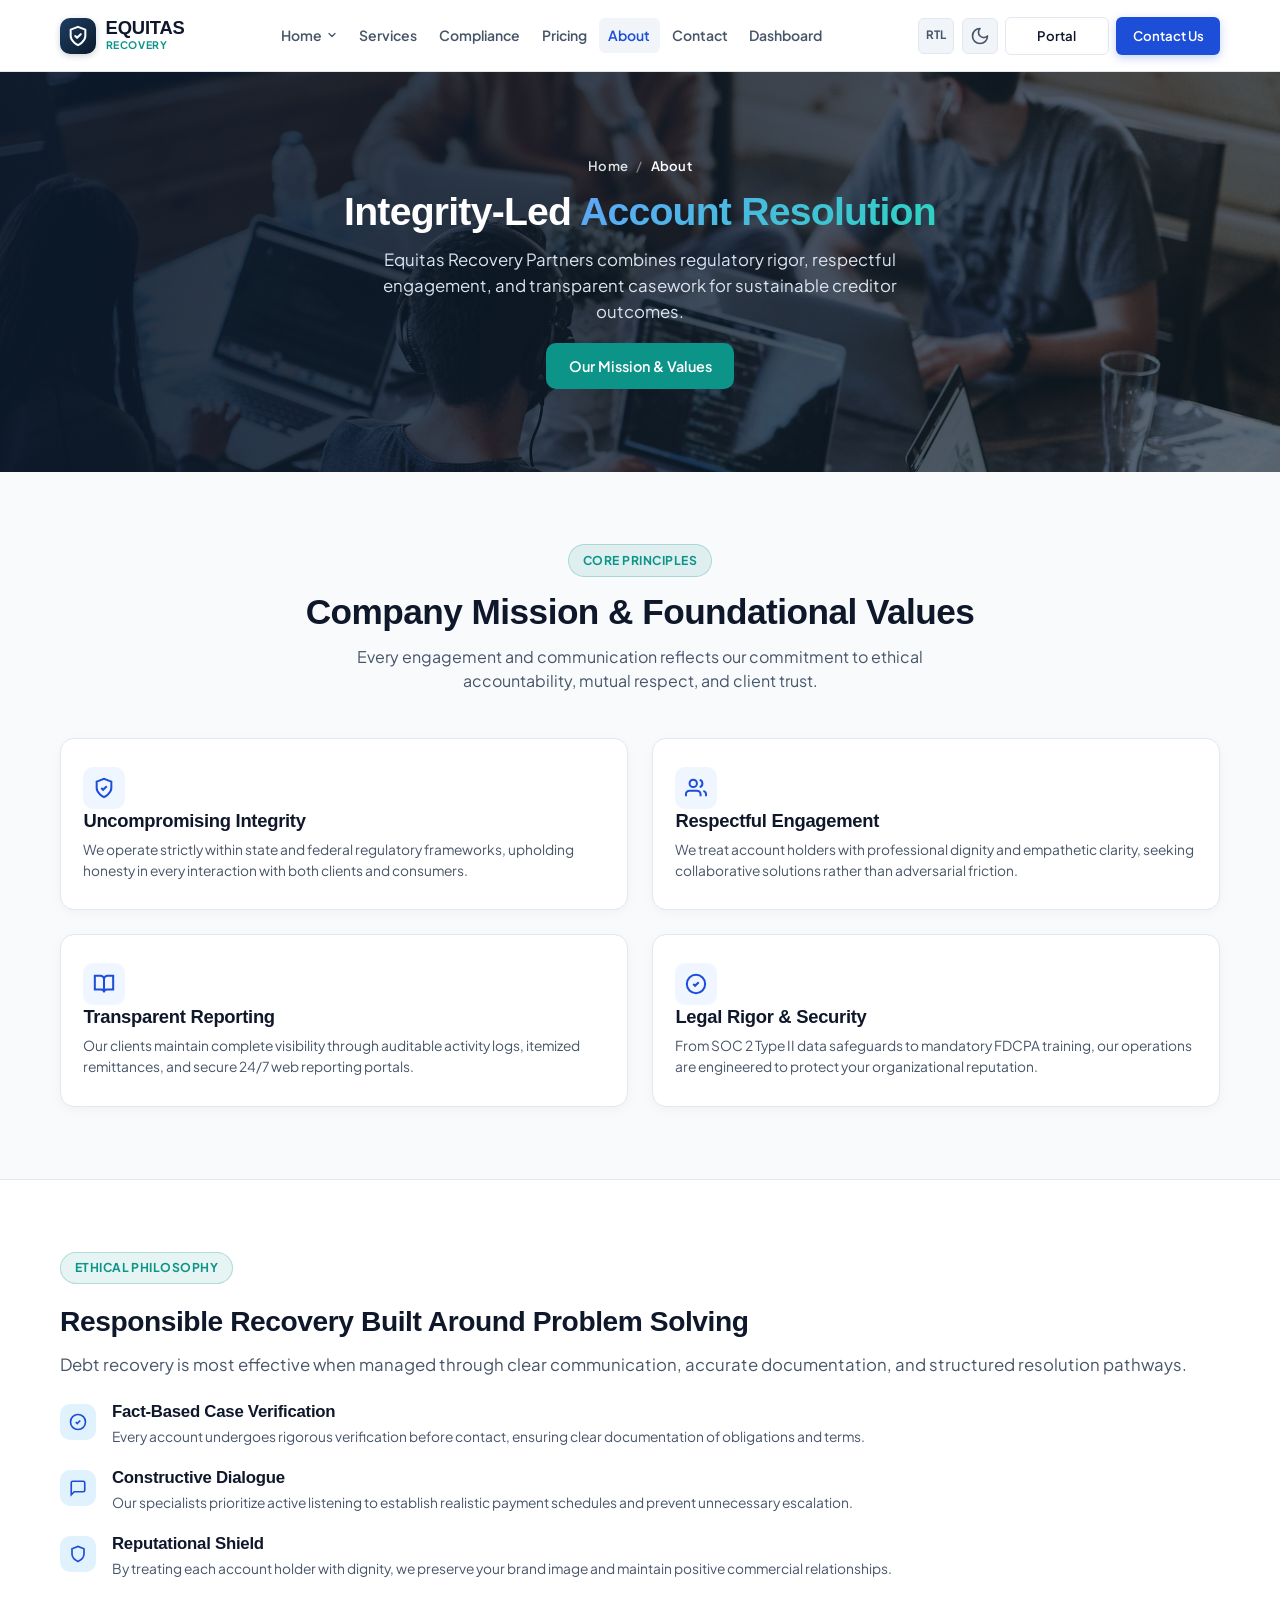
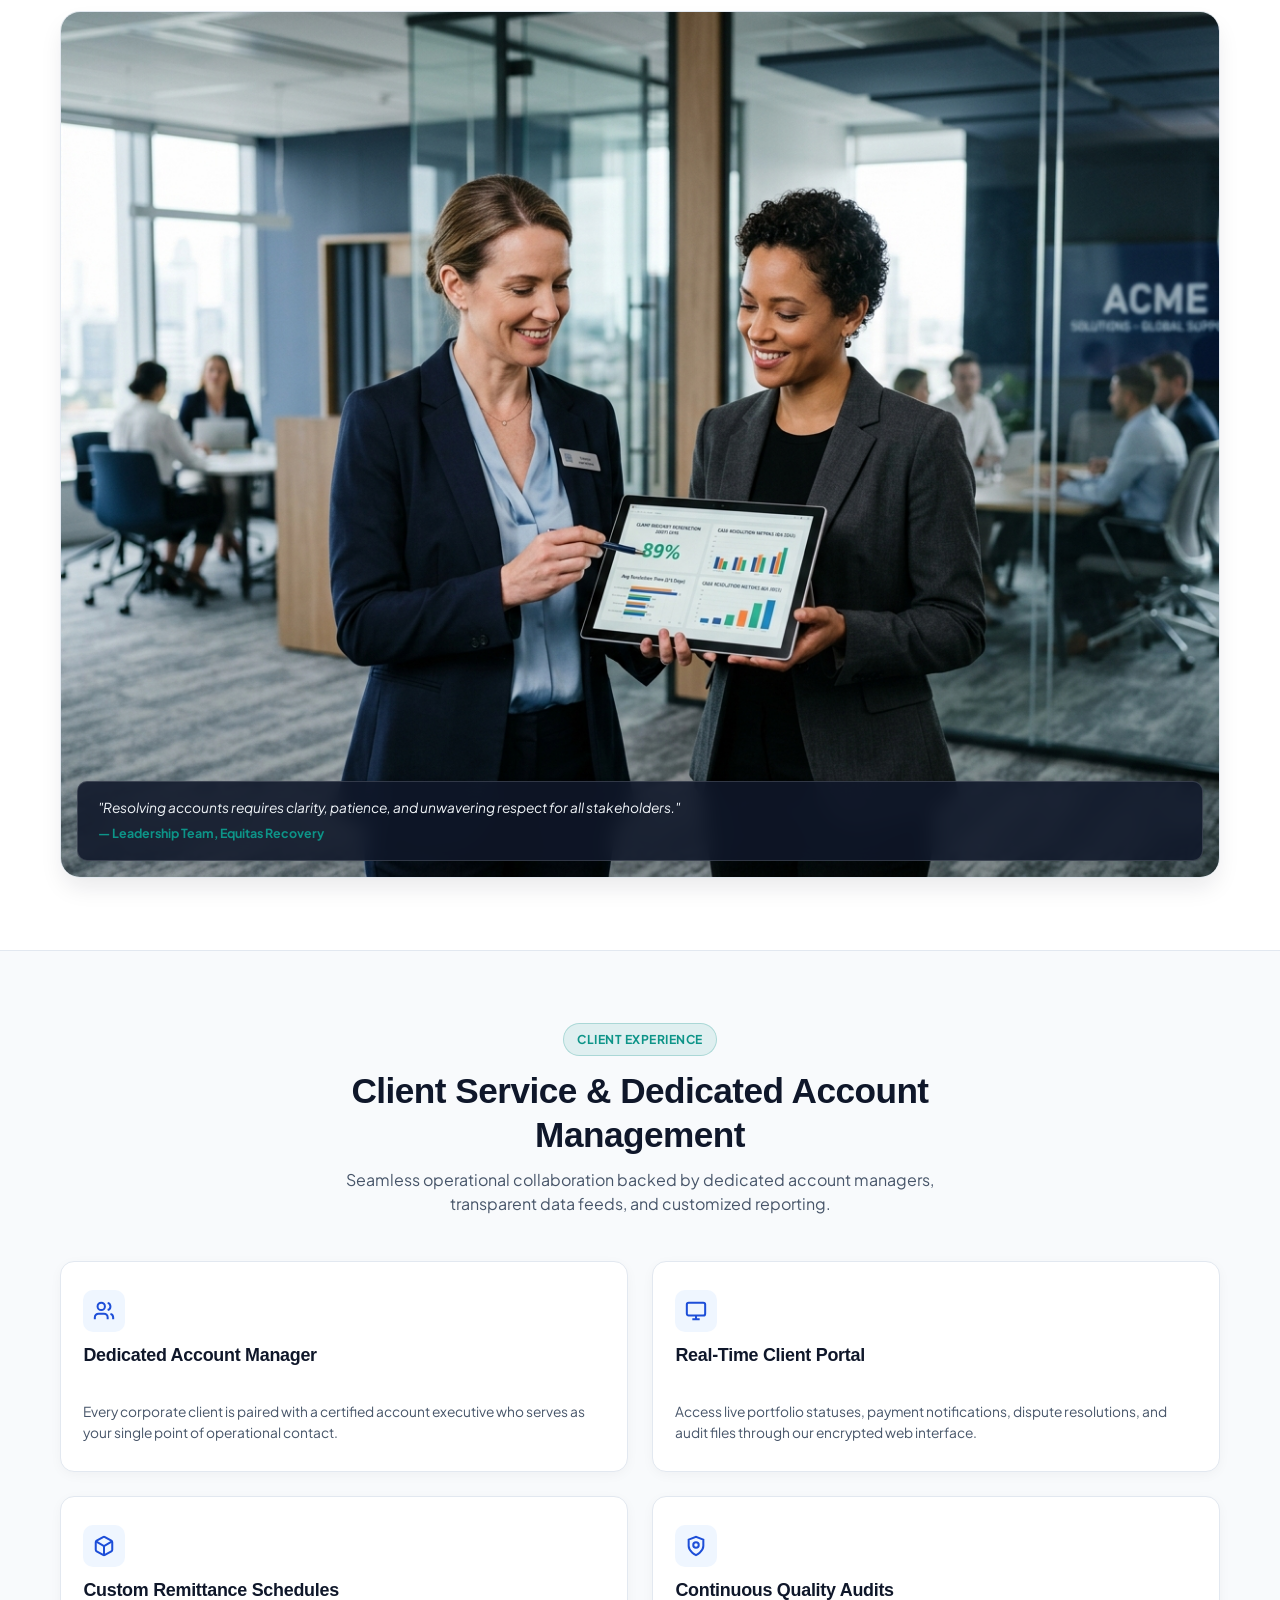
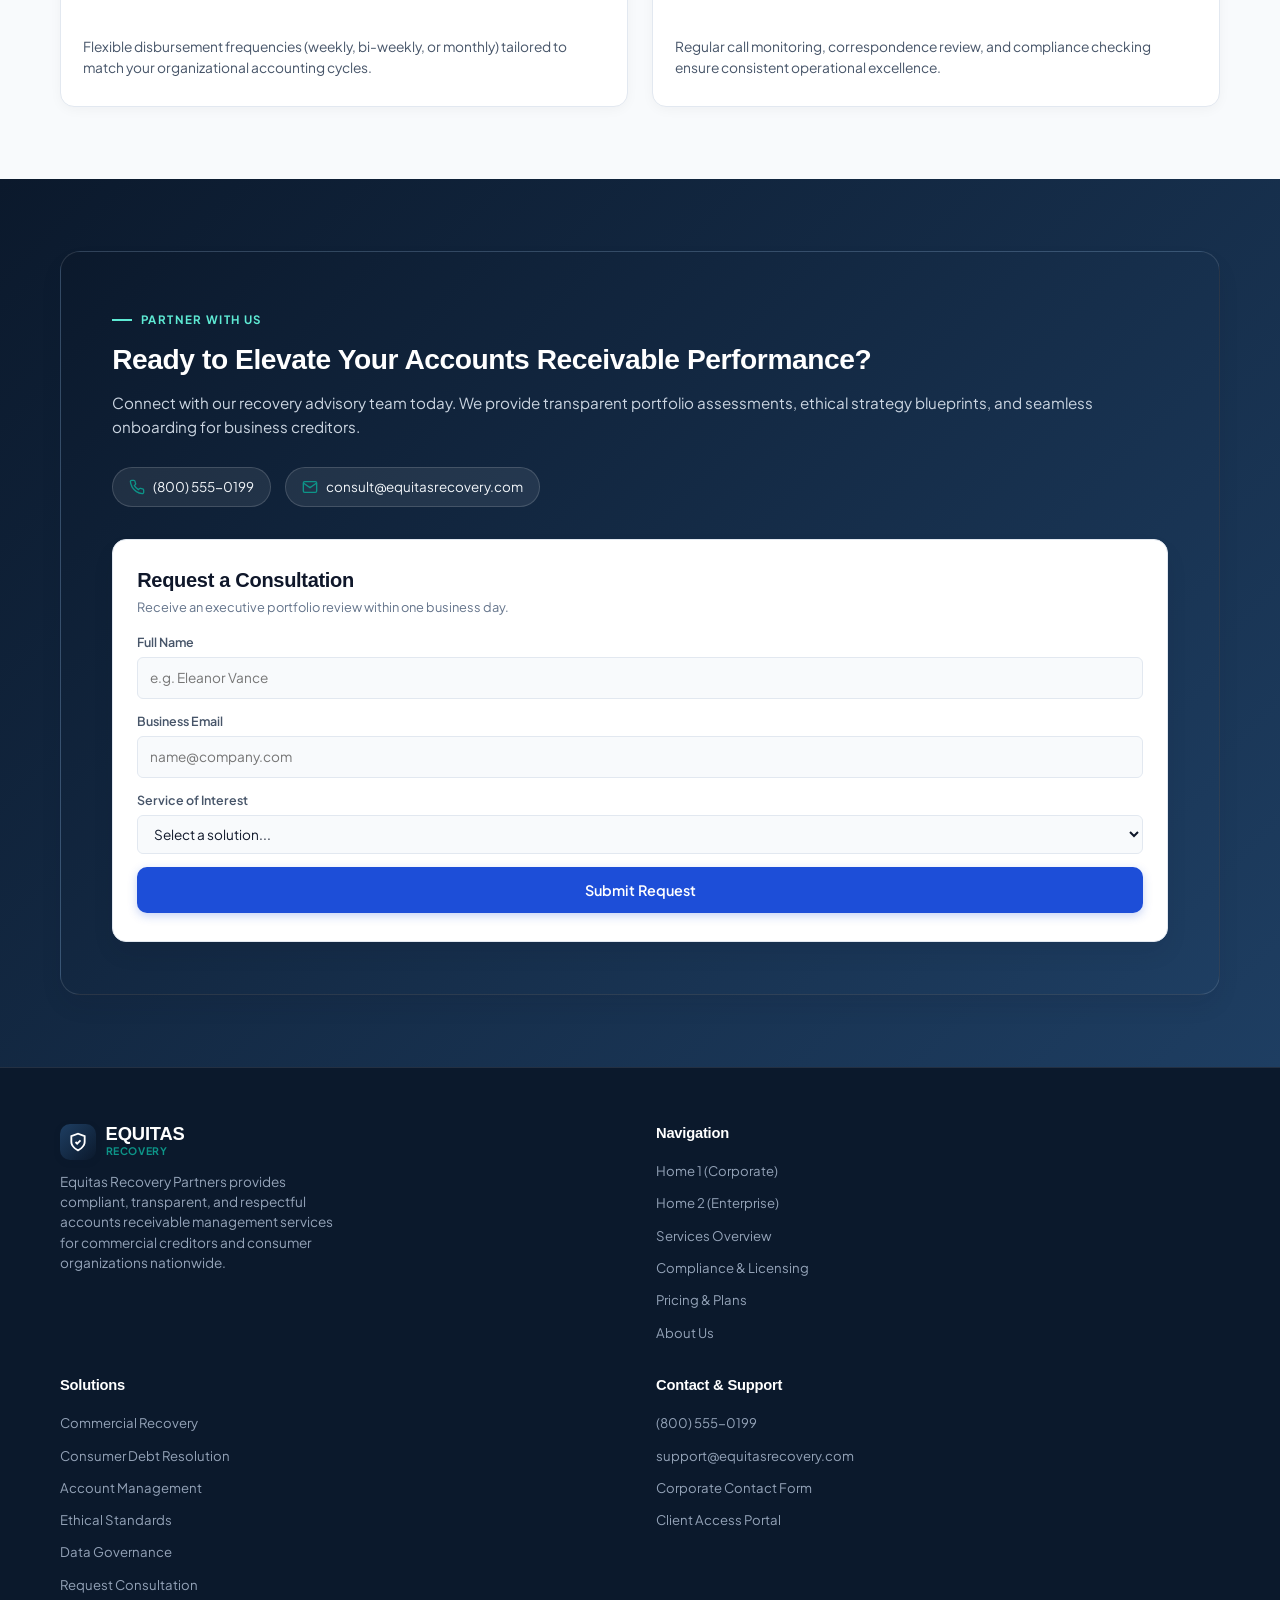
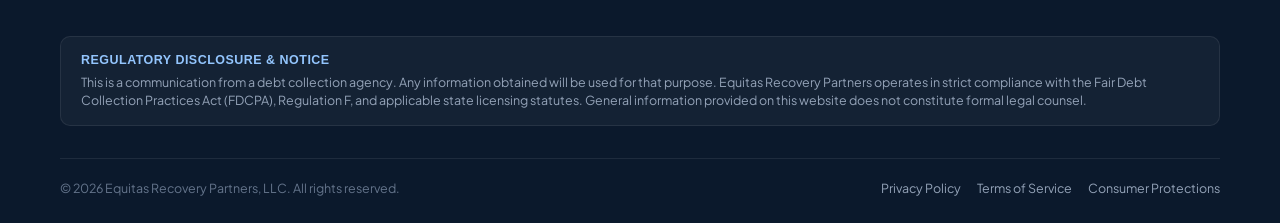
==== about.html @ 30697835 "first commit" ====
<!DOCTYPE html>
<html lang="en" dir="ltr" data-theme="light">
<head>
  <meta charset="UTF-8">
  <meta name="viewport" content="width=device-width, initial-scale=1.0">
  <title>About Us | Equitas Recovery Partners</title>
  <link rel="icon" type="image/svg+xml" href="assets/images/equitas-mark.svg">
  <link rel="apple-touch-icon" href="assets/images/equitas-mark.svg">
  <meta name="description" content="Learn about Equitas Recovery Partners' mission, ethical recovery philosophy, client-first account management, and dedication to transparent financial resolutions.">
  <link rel="preconnect" href="https://fonts.googleapis.com">
  <link rel="preconnect" href="https://fonts.gstatic.com" crossorigin>
  <link href="https://fonts.googleapis.com/css2?family=Plus+Jakarta+Sans:wght@400;500;600;700;800&display=swap" rel="stylesheet">
  <link rel="stylesheet" href="assets/css/style.css">
</head>
<body>

  <!-- Main Navigation Header -->
  <header class="site-header" id="mainHeader">
    <div class="container header-container">
      
      <!-- Brand Logo -->
      <a href="index.html" class="brand-logo" aria-label="Equitas Recovery Partners Homepage">
        <div class="logo-symbol" aria-hidden="true">
          <svg width="22" height="22" viewBox="0 0 24 24" fill="none" stroke="currentColor" stroke-width="2.2" stroke-linecap="round" stroke-linejoin="round">
            <path d="M12 22s8-4 8-10V5l-8-3-8 3v7c0 6 8 10 8 10z"/>
            <path d="m9 12 2 2 4-4"/>
          </svg>
        </div>
        <div class="logo-text">
          <span class="logo-title">EQUITAS</span>
          <span class="logo-subtitle">Recovery</span>
        </div>
      </a>

      <!-- Desktop Nav -->
      <nav class="nav-desktop" aria-label="Main Navigation">
        <ul class="nav-links">
          <li class="nav-item">
            <a href="index.html" class="nav-link" id="homeDropdownBtn" aria-haspopup="true" aria-expanded="false">
              <span>Home</span>
              <svg width="12" height="12" viewBox="0 0 24 24" fill="none" stroke="currentColor" stroke-width="2.5" stroke-linecap="round" stroke-linejoin="round">
                <path d="m6 9 6 6 6-6"/>
              </svg>
            </a>
            <div class="nav-dropdown-menu">
              <a href="index.html" class="dropdown-item">
                <span>Home 1 (Corporate)</span>
              </a>
              <a href="home-2.html" class="dropdown-item">
                <span>Home 2 (Enterprise)</span>
              </a>
            </div>
          </li>
          <li class="nav-item"><a href="services.html" class="nav-link">Services</a></li>
          <li class="nav-item"><a href="compliance.html" class="nav-link">Compliance</a></li>
          <li class="nav-item"><a href="pricing.html" class="nav-link">Pricing</a></li>
          <li class="nav-item"><a href="about.html" class="nav-link active">About</a></li>
          <li class="nav-item"><a href="contact.html" class="nav-link">Contact</a></li>
          <li class="nav-item"><a href="dashboard.html" class="nav-link">Dashboard</a></li>
        </ul>
      </nav>

      <!-- Header Utilities -->
      <div class="header-actions">
        <button type="button" class="control-btn rtl-toggle-btn" aria-label="Toggle RTL/LTR" title="Toggle RTL/LTR">
          <span class="rtl-badge">RTL</span>
        </button>

        <button type="button" class="control-btn theme-toggle-btn" aria-label="Toggle theme" title="Toggle Theme">
          <svg width="18" height="18" viewBox="0 0 24 24" fill="none" stroke="currentColor" stroke-width="2" stroke-linecap="round" stroke-linejoin="round">
            <path d="M12 3a6 6 0 0 0 9 9 9 9 0 1 1-9-9Z"/>
          </svg>
        </button>

        <a href="login.html" class="btn btn-secondary btn-sm" id="clientPortalBtn">
          <span>Portal</span>
        </a>

        <a href="contact.html" class="btn btn-primary btn-sm" id="headerInquiryBtn">
          <span>Contact Us</span>
        </a>

        <button type="button" class="hamburger-btn" aria-label="Open menu" aria-expanded="false" aria-controls="mobileNavDrawer">
          <span></span>
          <span></span>
          <span></span>
        </button>
      </div>

    </div>
  </header>

  <!-- Mobile Drawer -->
  <div class="mobile-nav-overlay" id="mobileNavOverlay" aria-hidden="true"></div>
  <div class="mobile-nav-drawer" id="mobileNavDrawer" role="dialog" aria-modal="true" aria-label="Mobile Menu">
    <div class="drawer-header">
      <div class="brand-logo">
        <div class="logo-symbol" aria-hidden="true">
          <svg width="18" height="18" viewBox="0 0 24 24" fill="none" stroke="currentColor" stroke-width="2.2">
            <path d="M12 22s8-4 8-10V5l-8-3-8 3v7c0 6 8 10 8 10z"/>
            <path d="m9 12 2 2 4-4"/>
          </svg>
        </div>
        <div class="logo-text">
          <span class="logo-title">EQUITAS</span>
        </div>
      </div>
      <button type="button" class="drawer-close-btn" aria-label="Close menu">
        <svg width="18" height="18" viewBox="0 0 24 24" fill="none" stroke="currentColor" stroke-width="2.5" stroke-linecap="round" stroke-linejoin="round">
          <line x1="18" y1="6" x2="6" y2="18"/>
          <line x1="6" y1="6" x2="18" y2="18"/>
        </svg>
      </button>
    </div>

    <div class="drawer-links">
      <div class="drawer-home-group">
        <button type="button" class="drawer-link drawer-home-toggle" aria-controls="drawerHomeMenu" aria-expanded="false">
          <span>Home</span>
          <svg viewBox="0 0 24 24" fill="none" stroke="currentColor" stroke-width="2" aria-hidden="true"><path d="m7 10 5 5 5-5"/></svg>
        </button>
        <div class="drawer-home-menu" id="drawerHomeMenu" hidden>
          <a href="index.html" class="drawer-link" data-home-page="index.html">Home 1 (Corporate)</a>
          <a href="home-2.html" class="drawer-link" data-home-page="home-2.html">Home 2 (Enterprise)</a>
        </div>
      </div>
      <a href="services.html" class="drawer-link">Services</a>
      <a href="compliance.html" class="drawer-link">Compliance &amp; Licensing</a>
      <a href="pricing.html" class="drawer-link">Pricing &amp; Plans</a>
      <a href="about.html" class="drawer-link active">About Us</a>
      <a href="contact.html" class="drawer-link">Contact</a>
      <a href="dashboard.html" class="drawer-link">Dashboard</a>
    </div>

    <div class="drawer-actions">
      <div class="drawer-controls-row">
        <button type="button" class="control-btn theme-toggle-btn" aria-label="Toggle theme in drawer" style="width: 48%; height: 38px;">
          <span>Theme</span>
        </button>
        <button type="button" class="control-btn rtl-toggle-btn" aria-label="Toggle RTL in drawer" style="width: 48%; height: 38px;">
          <span>RTL</span>
        </button>
      </div>
      <a href="login.html" class="btn btn-secondary btn-block">Client Portal</a>
      <a href="contact.html" class="btn btn-primary btn-block">Contact Us</a>
    </div>
  </div>

  <main id="mainContent">

    <!-- SECTION 1: ABOUT HERO -->
    <section class="inner-hero about-hero" id="aboutHero" aria-labelledby="aboutHeroHeadline">
      <div class="container">
        <div class="inner-hero-content">
          <nav class="page-breadcrumb" aria-label="Breadcrumb">
            <a href="index.html">Home</a>
            <span class="breadcrumb-sep" aria-hidden="true">/</span>
            <span aria-current="page">About</span>
          </nav>

          <h1 class="hero-title" id="aboutHeroHeadline">
            Integrity-Led <span class="highlight-text">Account Resolution</span>
          </h1>

          <p class="hero-description">
            Equitas Recovery Partners combines regulatory rigor, respectful engagement, and transparent casework for sustainable creditor outcomes.
          </p>

          <div class="hero-cta-group">
            <a href="#mission" class="btn btn-teal">
              <span>Our Mission &amp; Values</span>
            </a>
          </div>
        </div>
      </div>
    </section>

    <!-- SECTION 2: COMPANY MISSION AND VALUES -->
    <section class="section" id="mission">
      <div class="container">
        <div class="section-header text-center">
          <div class="badge badge-accent">Core Principles</div>
          <h2>Company Mission &amp; Foundational Values</h2>
          <p class="section-subtitle">
            Every engagement and communication reflects our commitment to ethical accountability, mutual respect, and client trust.
          </p>
        </div>

        <div class="about-values-grid">
          <div class="about-value-card">
            <div class="icon-box" aria-hidden="true">
              <svg width="22" height="22" viewBox="0 0 24 24" fill="none" stroke="currentColor" stroke-width="2.2">
                <path d="M12 22s8-4 8-10V5l-8-3-8 3v7c0 6 8 10 8 10z"/>
                <path d="m9 12 2 2 4-4"/>
              </svg>
            </div>
            <h3>Uncompromising Integrity</h3>
            <p>
              We operate strictly within state and federal regulatory frameworks, upholding honesty in every interaction with both clients and consumers.
            </p>
          </div>

          <div class="about-value-card">
            <div class="icon-box" aria-hidden="true">
              <svg width="22" height="22" viewBox="0 0 24 24" fill="none" stroke="currentColor" stroke-width="2.2">
                <path d="M17 21v-2a4 4 0 0 0-4-4H5a4 4 0 0 0-4 4v2"/>
                <circle cx="9" cy="7" r="4"/>
                <path d="M23 21v-2a4 4 0 0 0-3-3.87"/>
                <path d="M16 3.13a4 4 0 0 1 0 7.75"/>
              </svg>
            </div>
            <h3>Respectful Engagement</h3>
            <p>
              We treat account holders with professional dignity and empathetic clarity, seeking collaborative solutions rather than adversarial friction.
            </p>
          </div>

          <div class="about-value-card">
            <div class="icon-box" aria-hidden="true">
              <svg width="22" height="22" viewBox="0 0 24 24" fill="none" stroke="currentColor" stroke-width="2.2">
                <path d="M2 3h6a4 4 0 0 1 4 4v14a3 3 0 0 0-3-3H2z"/>
                <path d="M22 3h-6a4 4 0 0 0-4 4v14a3 3 0 0 1 3-3h7z"/>
              </svg>
            </div>
            <h3>Transparent Reporting</h3>
            <p>
              Our clients maintain complete visibility through auditable activity logs, itemized remittances, and secure 24/7 web reporting portals.
            </p>
          </div>

          <div class="about-value-card">
            <div class="icon-box" aria-hidden="true">
              <svg width="22" height="22" viewBox="0 0 24 24" fill="none" stroke="currentColor" stroke-width="2.2">
                <circle cx="12" cy="12" r="10"/>
                <path d="m9 12 2 2 4-4"/>
              </svg>
            </div>
            <h3>Legal Rigor &amp; Security</h3>
            <p>
              From SOC 2 Type II data safeguards to mandatory FDCPA training, our operations are engineered to protect your organizational reputation.
            </p>
          </div>
        </div>
      </div>
    </section>

    <!-- SECTION 3: ETHICAL RECOVERY APPROACH -->
    <section class="section" id="approach" style="background-color: var(--bg-surface); border-top: 1px solid var(--border-color); border-bottom: 1px solid var(--border-color);">
      <div class="container">
        <div class="approach-grid">
          <div class="approach-content">
            <div class="badge badge-accent">Ethical Philosophy</div>
            <h2>Responsible Recovery Built Around Problem Solving</h2>
            <p class="approach-lead">
              Debt recovery is most effective when managed through clear communication, accurate documentation, and structured resolution pathways.
            </p>

            <div class="approach-points">
              <div class="approach-point">
                <div class="point-icon" aria-hidden="true">
                  <svg width="18" height="18" viewBox="0 0 24 24" fill="none" stroke="currentColor" stroke-width="2.2">
                    <path d="m9 12 2 2 4-4"/>
                    <circle cx="12" cy="12" r="10"/>
                  </svg>
                </div>
                <div>
                  <h3>Fact-Based Case Verification</h3>
                  <p>Every account undergoes rigorous verification before contact, ensuring clear documentation of obligations and terms.</p>
                </div>
              </div>

              <div class="approach-point">
                <div class="point-icon" aria-hidden="true">
                  <svg width="18" height="18" viewBox="0 0 24 24" fill="none" stroke="currentColor" stroke-width="2.2">
                    <path d="M21 15a2 2 0 0 1-2 2H7l-4 4V5a2 2 0 0 1 2-2h14a2 2 0 0 1 2 2z"/>
                  </svg>
                </div>
                <div>
                  <h3>Constructive Dialogue</h3>
                  <p>Our specialists prioritize active listening to establish realistic payment schedules and prevent unnecessary escalation.</p>
                </div>
              </div>

              <div class="approach-point">
                <div class="point-icon" aria-hidden="true">
                  <svg width="18" height="18" viewBox="0 0 24 24" fill="none" stroke="currentColor" stroke-width="2.2">
                    <path d="M12 22s8-4 8-10V5l-8-3-8 3v7c0 6 8 10 8 10z"/>
                  </svg>
                </div>
                <div>
                  <h3>Reputational Shield</h3>
                  <p>By treating each account holder with dignity, we preserve your brand image and maintain positive commercial relationships.</p>
                </div>
              </div>
            </div>
          </div>

          <div class="approach-media">
            <div class="approach-image-frame">
              <img src="assets/images/about-service.jpg" alt="Equitas client services leadership discussing ethical account strategies" width="600" height="400" loading="lazy">
              <div class="approach-quote-box">
                <p>"Resolving accounts requires clarity, patience, and unwavering respect for all stakeholders."</p>
                <cite>— Leadership Team, Equitas Recovery</cite>
              </div>
            </div>
          </div>
        </div>
      </div>
    </section>

    <!-- SECTION 4: CLIENT SERVICE AND ACCOUNT MANAGEMENT -->
    <section class="section" id="accountManagement">
      <div class="container">
        <div class="section-header text-center">
          <div class="badge badge-accent">Client Experience</div>
          <h2>Client Service &amp; Dedicated Account Management</h2>
          <p class="section-subtitle">
            Seamless operational collaboration backed by dedicated account managers, transparent data feeds, and customized reporting.
          </p>
        </div>

        <div class="about-mgmt-grid">
          <div class="about-mgmt-card">
            <div class="icon-box" aria-hidden="true">
              <svg width="22" height="22" viewBox="0 0 24 24" fill="none" stroke="currentColor" stroke-width="2.2">
                <path d="M16 21v-2a4 4 0 0 0-4-4H6a4 4 0 0 0-4 4v2"/>
                <circle cx="9" cy="7" r="4"/>
                <path d="M22 21v-2a4 4 0 0 0-3-3.87"/>
                <path d="M16 3.13a4 4 0 0 1 0 7.75"/>
              </svg>
            </div>
            <h3>Dedicated Account Manager</h3>
            <p>
              Every corporate client is paired with a certified account executive who serves as your single point of operational contact.
            </p>
          </div>

          <div class="about-mgmt-card">
            <div class="icon-box" aria-hidden="true">
              <svg width="22" height="22" viewBox="0 0 24 24" fill="none" stroke="currentColor" stroke-width="2.2">
                <rect width="20" height="14" x="2" y="3" rx="2"/>
                <line x1="8" x2="16" y1="21" y2="21"/>
                <line x1="12" x2="12" y1="17" y2="21"/>
              </svg>
            </div>
            <h3>Real-Time Client Portal</h3>
            <p>
              Access live portfolio statuses, payment notifications, dispute resolutions, and audit files through our encrypted web interface.
            </p>
          </div>

          <div class="about-mgmt-card">
            <div class="icon-box" aria-hidden="true">
              <svg width="22" height="22" viewBox="0 0 24 24" fill="none" stroke="currentColor" stroke-width="2.2">
                <path d="M21 16V8a2 2 0 0 0-1-1.73l-7-4a2 2 0 0 0-2 0l-7 4A2 2 0 0 0 3 8v8a2 2 0 0 0 1 1.73l7 4a2 2 0 0 0 2 0l7-4A2 2 0 0 0 21 16z"/>
                <polyline points="3.27 6.96 12 12.01 20.73 6.96"/>
                <line x1="12" x2="12" y1="22.08" y2="12"/>
              </svg>
            </div>
            <h3>Custom Remittance Schedules</h3>
            <p>
              Flexible disbursement frequencies (weekly, bi-weekly, or monthly) tailored to match your organizational accounting cycles.
            </p>
          </div>

          <div class="about-mgmt-card">
            <div class="icon-box" aria-hidden="true">
              <svg width="22" height="22" viewBox="0 0 24 24" fill="none" stroke="currentColor" stroke-width="2.2">
                <path d="M12 22s8-4 8-10V5l-8-3-8 3v7c0 6 8 10 8 10z"/>
                <circle cx="12" cy="11" r="3"/>
              </svg>
            </div>
            <h3>Continuous Quality Audits</h3>
            <p>
              Regular call monitoring, correspondence review, and compliance checking ensure consistent operational excellence.
            </p>
          </div>
        </div>
      </div>
    </section>

    <!-- SECTION 5: CONTACT / CONSULTATION CTA -->
    <section class="section cta-section" id="aboutCta">
      <div class="container">
        <div class="cta-container-card">
          <div class="cta-content-grid">
            <div class="cta-text-side">
              <div class="cta-eyebrow">
                Partner With Us
              </div>
              <h2>Ready to Elevate Your Accounts Receivable Performance?</h2>
              <p>
                Connect with our recovery advisory team today. We provide transparent portfolio assessments, ethical strategy blueprints, and seamless onboarding for business creditors.
              </p>
              <div class="cta-contact-pills">
                <div class="contact-pill-item">
                  <svg width="16" height="16" viewBox="0 0 24 24" fill="none" stroke="currentColor" stroke-width="2">
                    <path d="M22 16.92v3a2 2 0 0 1-2.18 2 19.79 19.79 0 0 1-8.63-3.07 19.5 19.5 0 0 1-6-6 19.79 19.79 0 0 1-3.07-8.67A2 2 0 0 1 4.11 2h3a2 2 0 0 1 2 1.72 12.84 12.84 0 0 0 .7 2.81 2 2 0 0 1-.45 2.11L8.09 9.91a16 16 0 0 0 6 6l1.27-1.27a2 2 0 0 1 2.11-.45 12.84 12.84 0 0 0 2.81.7A2 2 0 0 1 22 16.92z"/>
                  </svg>
                  <span>(800) 555-0199</span>
                </div>
                <div class="contact-pill-item">
                  <svg width="16" height="16" viewBox="0 0 24 24" fill="none" stroke="currentColor" stroke-width="2">
                    <path d="M4 4h16c1.1 0 2 .9 2 2v12c0 1.1-.9 2-2 2H4c-1.1 0-2-.9-2-2V6c0-1.1.9-2 2-2z"/>
                    <polyline points="22,6 12,13 2,6"/>
                  </svg>
                  <span>consult@equitasrecovery.com</span>
                </div>
              </div>
            </div>

            <div class="cta-form-side">
              <div class="cta-form-box">
                <h3>Request a Consultation</h3>
                <p class="form-subtitle">Receive an executive portfolio review within one business day.</p>
                <form class="cta-quick-form" id="aboutConsultForm" novalidate>
                  <div class="form-group">
                    <label for="aboutContactName" class="form-label">Full Name</label>
                    <input type="text" id="aboutContactName" name="name" class="form-input" placeholder="e.g. Eleanor Vance" required>
                  </div>
                  <div class="form-group">
                    <label for="aboutContactEmail" class="form-label">Business Email</label>
                    <input type="email" id="aboutContactEmail" name="email" class="form-input" placeholder="name@company.com" required>
                  </div>
                  <div class="form-group">
                    <label for="aboutContactService" class="form-label">Service of Interest</label>
                    <select id="aboutContactService" name="service" class="form-select" required>
                      <option value="">Select a solution...</option>
                      <option value="Commercial B2B Recovery">Commercial B2B Recovery</option>
                      <option value="Consumer Debt Management">Consumer Debt Management</option>
                      <option value="First-Party Early Intervention">First-Party Early Intervention</option>
                      <option value="Portfolio Compliance Audit">Portfolio Compliance Audit</option>
                    </select>
                  </div>
                  <button type="submit" class="btn btn-primary btn-block">
                    <span>Submit Request</span>
                  </button>
                  <div class="form-status-msg" id="aboutFormStatus" role="status" aria-live="polite"></div>
                </form>
              </div>
            </div>
          </div>
        </div>
      </div>
    </section>

  </main>

  <!-- Shared Footer -->
  <footer class="site-footer" id="siteFooter">
    <div class="container">
      <div class="footer-main-grid">
        <div class="footer-brand-col">
          <div class="brand-logo">
            <div class="logo-symbol" aria-hidden="true">
              <svg width="20" height="20" viewBox="0 0 24 24" fill="none" stroke="currentColor" stroke-width="2.2">
                <path d="M12 22s8-4 8-10V5l-8-3-8 3v7c0 6 8 10 8 10z"/>
                <path d="m9 12 2 2 4-4"/>
              </svg>
            </div>
            <div class="logo-text">
              <span class="logo-title">EQUITAS</span>
              <span class="logo-subtitle">Recovery</span>
            </div>
          </div>
          <p>
            Equitas Recovery Partners provides compliant, transparent, and respectful accounts receivable management services for commercial creditors and consumer organizations nationwide.
          </p>
        </div>

        <div class="footer-col">
          <h4>Navigation</h4>
          <ul class="footer-links">
            <li><a href="index.html">Home 1 (Corporate)</a></li>
            <li><a href="home-2.html">Home 2 (Enterprise)</a></li>
            <li><a href="services.html">Services Overview</a></li>
            <li><a href="compliance.html">Compliance &amp; Licensing</a></li>
            <li><a href="pricing.html">Pricing &amp; Plans</a></li>
            <li><a href="about.html">About Us</a></li>
          </ul>
        </div>

        <div class="footer-col">
          <h4>Solutions</h4>
          <ul class="footer-links">
            <li><a href="services.html#commercial">Commercial Recovery</a></li>
            <li><a href="services.html#consumer">Consumer Debt Resolution</a></li>
            <li><a href="services.html#process">Account Management</a></li>
            <li><a href="compliance.html#principles">Ethical Standards</a></li>
            <li><a href="compliance.html#security">Data Governance</a></li>
            <li><a href="contact.html">Request Consultation</a></li>
          </ul>
        </div>

        <div class="footer-col">
          <h4>Contact &amp; Support</h4>
          <ul class="footer-links">
            <li><a href="tel:+18005550199">(800) 555-0199</a></li>
            <li><a href="mailto:support@equitasrecovery.com">support@equitasrecovery.com</a></li>
            <li><a href="contact.html">Corporate Contact Form</a></li>
            <li><a href="contact.html">Client Access Portal</a></li>
          </ul>
        </div>
      </div>

      <div class="footer-compliance-banner">
        <h5>Regulatory Disclosure &amp; Notice</h5>
        <p>
          This is a communication from a debt collection agency. Any information obtained will be used for that purpose. Equitas Recovery Partners operates in strict compliance with the Fair Debt Collection Practices Act (FDCPA), Regulation F, and applicable state licensing statutes. General information provided on this website does not constitute formal legal counsel.
        </p>
      </div>

      <div class="footer-bottom-bar">
        <p>&copy; 2026 Equitas Recovery Partners, LLC. All rights reserved.</p>
        <div class="footer-legal-links">
          <a href="compliance.html">Privacy Policy</a>
          <a href="compliance.html">Terms of Service</a>
          <a href="compliance.html">Consumer Protections</a>
        </div>
      </div>
    </div>
  </footer>

  <!-- Back to Top Button -->
  <button type="button" class="back-to-top-btn" id="backToTopBtn" aria-label="Back to top">
    <svg width="20" height="20" viewBox="0 0 24 24" fill="none" stroke="currentColor" stroke-width="2.5" stroke-linecap="round" stroke-linejoin="round">
      <path d="m18 15-6-6-6 6"/>
    </svg>
  </button>

  <script src="assets/js/main.js"></script>
</body>
</html>
---- assets/css/style.css ----
/* ==========================================================================
   EQUITAS RECOVERY PARTNERS — COMPLETE DESIGN SYSTEM & STYLESHEET
   Supports: Home 1, Home 2, Services Page
   Features: Light/Dark Mode, RTL/LTR, Tablet 2-Column, Mobile Stack
   ========================================================================== */

/* --- CSS Variables & Design Tokens --- */
:root {
  /* Color Palette - Light Mode */
  --bg-primary: #f8fafc;
  --bg-surface: #ffffff;
  --bg-surface-elevated: #ffffff;
  --bg-subtle: #f1f5f9;
  --bg-card-hover: #f8fafc;
  --bg-hero: linear-gradient(135deg, #0b192c 0%, #1e3e62 100%);
  --bg-dark-section: #0b192c;
  --bg-glass: rgba(255, 255, 255, 0.92);
  --border-glass: rgba(255, 255, 255, 0.2);

  --text-primary: #0f172a;
  --text-secondary: #475569;
  --text-muted: #64748b;
  --text-inverse: #ffffff;
  --text-inverse-muted: #94a3b8;

  --border-color: #e2e8f0;
  --border-color-subtle: #edf2f7;
  --border-hover: #cbd5e1;
  --border-focus: #2563eb;

  /* Brand Accents */
  --primary-50: #eff6ff;
  --primary-100: #dbeafe;
  --primary-500: #1e40af;
  --primary-600: #1d4ed8;
  --primary-700: #1e3a8a;
  --accent-teal: #0d9488;
  --accent-teal-light: #ccfbf1;
  --accent-teal-dark: #0f766e;

  /* Status Colors */
  --success: #15803d;
  --success-bg: #dcfce7;
  --badge-bg: #e0f2fe;
  --badge-text: #0369a1;

  /* Shadows */
  --shadow-xs: 0 1px 2px 0 rgba(15, 23, 42, 0.05);
  --shadow-sm: 0 2px 4px 0 rgba(15, 23, 42, 0.05);
  --shadow-md: 0 4px 12px -2px rgba(15, 23, 42, 0.08);
  --shadow-lg: 0 12px 24px -4px rgba(15, 23, 42, 0.1);
  --shadow-card: 0 3px 14px -2px rgba(15, 23, 42, 0.05);
  --shadow-card-hover: 0 12px 24px -4px rgba(15, 23, 42, 0.1);

  /* Typography */
  --font-heading: 'Outfit', -apple-system, BlinkMacSystemFont, "Segoe UI", Roboto, sans-serif;
  --font-body: 'Plus Jakarta Sans', -apple-system, BlinkMacSystemFont, "Segoe UI", Roboto, sans-serif;

  /* Layout */
  --container-max-width: 1200px;
  --container-padding: 1.25rem;
  --section-padding-y: 4.5rem;
  --header-height: 72px;

  /* Transitions & Radii */
  --transition-fast: 0.15s ease;
  --transition-normal: 0.25s ease;
  --transition-smooth: 0.3s cubic-bezier(0.16, 1, 0.3, 1);
  --radius-sm: 6px;
  --radius-md: 10px;
  --radius-lg: 14px;
  --radius-xl: 20px;
  --radius-full: 9999px;
}

/* --- Dark Mode Theme Overrides --- */
[data-theme="dark"] {
  --bg-primary: #090e17;
  --bg-surface: #111a28;
  --bg-surface-elevated: #182335;
  --bg-subtle: #152030;
  --bg-card-hover: #19273c;
  --bg-hero: linear-gradient(135deg, #050b14 0%, #0f1c2e 100%);
  --bg-dark-section: #070c14;
  --bg-glass: rgba(17, 26, 40, 0.92);
  --border-glass: rgba(255, 255, 255, 0.08);

  --text-primary: #f1f5f9;
  --text-secondary: #cbd5e1;
  --text-muted: #94a3b8;
  --text-inverse: #090e17;
  --text-inverse-muted: #475569;

  --border-color: #1e2d42;
  --border-color-subtle: #162436;
  --border-hover: #334b6e;
  --border-focus: #3b82f6;

  --primary-50: #172554;
  --primary-100: #1e3a8a;
  --primary-500: #3b82f6;
  --primary-600: #60a5fa;
  --primary-700: #93c5fd;
  --accent-teal: #14b8a6;
  --accent-teal-light: #134e4a;
  --accent-teal-dark: #2dd4bf;

  --badge-bg: #0c4a6e;
  --badge-text: #7dd3fc;

  --shadow-xs: 0 1px 2px 0 rgba(0, 0, 0, 0.3);
  --shadow-sm: 0 2px 4px 0 rgba(0, 0, 0, 0.4);
  --shadow-md: 0 4px 12px -2px rgba(0, 0, 0, 0.5);
  --shadow-lg: 0 12px 28px -4px rgba(0, 0, 0, 0.6);
  --shadow-card: 0 4px 16px -2px rgba(0, 0, 0, 0.4);
  --shadow-card-hover: 0 12px 28px -4px rgba(0, 0, 0, 0.6);
}

/* --- Base & Reset --- */
*, *::before, *::after {
  box-sizing: border-box;
  margin: 0;
  padding: 0;
}

html {
  font-size: 16px;
  scroll-behavior: smooth;
  -webkit-text-size-adjust: 100%;
  overflow-x: clip;
}

body {
  font-family: var(--font-body);
  font-size: 0.95rem;
  line-height: 1.6;
  color: var(--text-primary);
  background-color: var(--bg-primary);
  transition: background-color var(--transition-normal), color var(--transition-normal);
  overflow-x: clip;
  -webkit-font-smoothing: antialiased;
}

a:focus-visible,
button:focus-visible,
input:focus-visible,
select:focus-visible,
textarea:focus-visible {
  outline: 2px solid var(--border-focus);
  outline-offset: 2px;
}

img {
  max-width: 100%;
  height: auto;
  display: block;
}

a {
  color: inherit;
  text-decoration: none;
  transition: color var(--transition-fast);
}

button, input, select, textarea {
  font: inherit;
}

ul, ol {
  list-style: none;
}

/* Typography */
h1, h2, h3, h4, h5, h6 {
  font-family: var(--font-heading);
  color: var(--text-primary);
  font-weight: 700;
  line-height: 1.25;
  letter-spacing: -0.015em;
}

h1 { font-size: clamp(2rem, 3.5vw + 0.5rem, 3rem); }
h2 { font-size: clamp(1.6rem, 2.5vw + 0.3rem, 2.2rem); }
h3 { font-size: clamp(1.15rem, 1.2vw + 0.3rem, 1.35rem); }
h4 { font-size: 1.05rem; }

p {
  color: var(--text-secondary);
}

.container {
  width: 100%;
  max-width: var(--container-max-width);
  min-width: 0;
  margin-left: auto;
  margin-right: auto;
  padding-left: var(--container-padding);
  padding-right: var(--container-padding);
}

[class*="-grid"] > * {
  min-width: 0;
}

.section,
.section-wrapper {
  padding-top: var(--section-padding-y);
  padding-bottom: var(--section-padding-y);
}

.text-center {
  text-align: center;
}

.badge {
  display: inline-flex;
  align-items: center;
  justify-content: center;
  gap: 0.35rem;
  padding: 0.35rem 0.85rem;
  font-size: 0.75rem;
  font-weight: 700;
  letter-spacing: 0.04em;
  text-transform: uppercase;
  border-radius: var(--radius-full);
  margin-bottom: 0.85rem;
  width: fit-content;
  max-width: max-content;
}

.badge-accent {
  background-color: var(--badge-bg);
  color: var(--badge-text);
  border: 1px solid rgba(3, 105, 161, 0.2);
}

[data-theme="dark"] .badge-accent {
  background-color: var(--badge-bg);
  color: var(--badge-text);
  border-color: rgba(125, 211, 252, 0.25);
}

.section-header {
  text-align: center;
  max-width: 680px;
  margin: 0 auto 2.75rem auto;
}

.section-tag {
  display: inline-flex;
  align-items: center;
  max-width: 100%;
  padding: 0.3rem 0.75rem;
  background-color: var(--accent-teal-light);
  color: var(--accent-teal-dark);
  border: 1px solid rgba(13, 148, 136, 0.22);
  font-size: 0.72rem;
  font-weight: 700;
  letter-spacing: 0.05em;
  text-transform: uppercase;
  border-radius: var(--radius-full);
  margin-bottom: 0.75rem;
  line-height: 1.4;
  text-align: center;
}

[data-theme="dark"] .section-tag {
  background-color: rgba(20, 184, 166, 0.16);
  color: var(--accent-teal);
  border-color: rgba(20, 184, 166, 0.32);
}

.section-header h2 {
  margin-bottom: 0.65rem;
}

.section-header p,
.section-subtitle {
  font-size: 1rem;
  color: var(--text-secondary);
  max-width: 650px;
  margin-left: auto;
  margin-right: auto;
}

/* Buttons */
.btn {
  display: inline-flex;
  align-items: center;
  justify-content: center;
  gap: 0.45rem;
  height: 46px;
  padding: 0 1.35rem;
  font-size: 0.9rem;
  font-weight: 600;
  border-radius: var(--radius-md);
  border: 1px solid transparent;
  cursor: pointer;
  transition: all var(--transition-normal);
  text-align: center;
  white-space: nowrap;
}

.btn-primary {
  background-color: var(--primary-600);
  color: #ffffff;
  box-shadow: 0 3px 10px rgba(29, 78, 216, 0.25);
}

.btn-primary:hover {
  background-color: var(--primary-700);
  transform: translateY(-1px);
}

.btn-secondary {
  background-color: var(--bg-surface);
  color: var(--text-primary);
  border-color: var(--border-color);
}

.btn-secondary:hover {
  background-color: var(--bg-subtle);
  border-color: var(--border-hover);
  transform: translateY(-1px);
}

.btn-outline-white {
  background-color: transparent;
  color: #ffffff;
  border-color: rgba(255, 255, 255, 0.35);
}

.btn-outline-white:hover {
  background-color: rgba(255, 255, 255, 0.12);
  border-color: #ffffff;
  transform: translateY(-1px);
}

.btn-teal {
  background-color: var(--accent-teal);
  color: #ffffff;
}

.btn-teal:hover {
  background-color: var(--accent-teal-dark);
  transform: translateY(-1px);
}

.btn-sm {
  height: 38px;
  padding: 0 0.85rem;
  font-size: 0.825rem;
  border-radius: var(--radius-sm);
}

.btn-lg {
  height: 52px;
  padding: 0 1.5rem;
}

.site-header .header-actions > .btn {
  width: 104px;
}

.btn-block {
  width: 100%;
}

.icon-box {
  display: inline-flex;
  align-items: center;
  justify-content: center;
  width: 42px;
  height: 42px;
  border-radius: var(--radius-md);
  background-color: var(--primary-50);
  color: var(--primary-600);
  flex-shrink: 0;
}

[data-theme="dark"] .icon-box {
  background-color: var(--bg-subtle);
  color: var(--primary-500);
}

.icon-box-teal {
  background-color: var(--accent-teal-light);
  color: var(--accent-teal-dark);
}

[data-theme="dark"] .icon-box-teal {
  background-color: rgba(20, 184, 166, 0.15);
  color: var(--accent-teal);
}

/* ==========================================================================
   SHARED HEADER & NAVIGATION
   ========================================================================== */
.site-header {
  position: sticky;
  top: 0;
  z-index: 1000;
  height: var(--header-height);
  background-color: var(--bg-surface);
  border-bottom: 1px solid var(--border-color);
  display: flex;
  align-items: center;
  transition: background-color var(--transition-normal), border-color var(--transition-normal), box-shadow var(--transition-normal);
}

.site-header.is-scrolled {
  box-shadow: var(--shadow-sm);
  background-color: var(--bg-glass);
  backdrop-filter: blur(12px);
  -webkit-backdrop-filter: blur(12px);
}

.header-container {
  display: flex;
  align-items: center;
  justify-content: space-between;
  gap: 0.75rem;
  width: 100%;
}

.brand-logo {
  display: inline-flex;
  align-items: center;
  gap: 0.6rem;
  text-decoration: none;
  flex-shrink: 0;
}

.logo-symbol {
  width: 36px;
  height: 36px;
  background: linear-gradient(135deg, #1e3e62 0%, #0b192c 100%);
  color: #ffffff;
  border-radius: var(--radius-md);
  display: flex;
  align-items: center;
  justify-content: center;
  box-shadow: 0 2px 6px rgba(11, 25, 44, 0.2);
}

.logo-text {
  display: flex;
  flex-direction: column;
}

.logo-title {
  font-family: var(--font-heading);
  font-size: 1.15rem;
  font-weight: 800;
  color: var(--text-primary);
  line-height: 1.05;
  letter-spacing: -0.01em;
}

.logo-subtitle {
  font-size: 0.65rem;
  font-weight: 700;
  letter-spacing: 0.06em;
  text-transform: uppercase;
  color: var(--accent-teal);
}

.nav-desktop {
  display: flex;
  align-items: center;
  flex: 1;
  justify-content: center;
  min-width: 0;
}

.nav-links {
  display: flex;
  align-items: center;
  gap: 0.15rem;
  flex-wrap: nowrap;
}

.nav-item {
  position: relative;
}

.nav-link {
  display: inline-flex;
  align-items: center;
  gap: 0.25rem;
  padding: 0.4rem 0.6rem;
  font-size: 0.875rem;
  font-weight: 600;
  color: var(--text-secondary);
  border-radius: var(--radius-sm);
  transition: all var(--transition-fast);
  white-space: nowrap;
}

.nav-link:hover,
.nav-link.active {
  color: var(--primary-600);
  background-color: var(--bg-subtle);
}

.nav-dropdown-menu {
  position: absolute;
  top: calc(100% + 4px);
  left: 0;
  min-width: 180px;
  background-color: var(--bg-surface);
  border: 1px solid var(--border-color);
  border-radius: var(--radius-md);
  box-shadow: var(--shadow-lg);
  padding: 0.35rem;
  opacity: 0;
  visibility: hidden;
  transform: translateY(6px);
  transition: all var(--transition-normal);
  z-index: 1050;
}

.nav-item:hover .nav-dropdown-menu,
.nav-item:focus-within .nav-dropdown-menu,
.nav-dropdown-menu.is-active {
  opacity: 1;
  visibility: visible;
  transform: translateY(0);
}

.dropdown-item {
  display: flex;
  align-items: center;
  justify-content: space-between;
  padding: 0.45rem 0.65rem;
  font-size: 0.825rem;
  font-weight: 500;
  color: var(--text-secondary);
  border-radius: var(--radius-sm);
  transition: background-color var(--transition-fast), color var(--transition-fast);
}

.dropdown-item:hover,
.dropdown-item.active {
  background-color: var(--bg-subtle);
  color: var(--primary-600);
}

.dropdown-badge {
  font-size: 0.65rem;
  padding: 0.12rem 0.38rem;
  background-color: var(--badge-bg);
  color: var(--badge-text);
  border-radius: var(--radius-full);
  font-weight: 700;
}

.header-actions {
  display: flex;
  align-items: center;
  gap: 0.45rem;
  flex-shrink: 0;
}

.control-btn {
  width: 36px;
  height: 36px;
  display: inline-flex;
  align-items: center;
  justify-content: center;
  border-radius: var(--radius-sm);
  background-color: var(--bg-subtle);
  border: 1px solid var(--border-color);
  color: var(--text-secondary);
  cursor: pointer;
  transition: all var(--transition-fast);
  font-size: 0.78rem;
  font-weight: 700;
  flex-shrink: 0;
}

.control-btn:hover {
  background-color: var(--border-color);
  color: var(--text-primary);
}

.rtl-badge {
  font-family: var(--font-body);
  font-size: 0.72rem;
  font-weight: 700;
}

.hamburger-btn {
  display: none;
  flex-direction: column;
  justify-content: center;
  align-items: center;
  gap: 4px;
  width: 36px;
  height: 36px;
  background-color: var(--bg-subtle);
  border: 1px solid var(--border-color);
  border-radius: var(--radius-sm);
  cursor: pointer;
}

.hamburger-btn span {
  display: block;
  width: 18px;
  height: 2px;
  background-color: var(--text-primary);
  border-radius: 2px;
  transition: all var(--transition-normal);
}

.hamburger-btn.is-active span:nth-child(1) {
  transform: translateY(6px) rotate(45deg);
}

.hamburger-btn.is-active span:nth-child(2) {
  opacity: 0;
}

.hamburger-btn.is-active span:nth-child(3) {
  transform: translateY(-6px) rotate(-45deg);
}

/* Mobile & Tablet Drawer */
.mobile-nav-overlay {
  position: fixed;
  inset: 0;
  background-color: rgba(15, 23, 42, 0.6);
  backdrop-filter: blur(4px);
  z-index: 1090;
  opacity: 0;
  visibility: hidden;
  transition: all var(--transition-normal);
}

.mobile-nav-overlay.is-active {
  opacity: 1;
  visibility: visible;
}

.mobile-nav-drawer {
  position: fixed;
  top: 0;
  right: 0;
  bottom: 0;
  width: min(320px, 85vw);
  background-color: var(--bg-surface);
  box-shadow: var(--shadow-lg);
  z-index: 1100;
  display: flex;
  flex-direction: column;
  padding: 1.25rem;
  transform: translateX(100%);
  transition: transform var(--transition-smooth);
  overflow-y: auto;
  visibility: hidden;
  pointer-events: none;
}

.mobile-nav-drawer.is-active {
  transform: translateX(0);
  visibility: visible;
  pointer-events: auto;
}

.drawer-header {
  display: flex;
  align-items: center;
  justify-content: space-between;
  padding-bottom: 1rem;
  border-bottom: 1px solid var(--border-color);
  margin-bottom: 1.25rem;
}

.drawer-close-btn {
  width: 32px;
  height: 32px;
  display: flex;
  align-items: center;
  justify-content: center;
  border-radius: var(--radius-sm);
  border: 1px solid var(--border-color);
  background-color: var(--bg-subtle);
  color: var(--text-primary);
  cursor: pointer;
}

.drawer-links {
  display: flex;
  flex-direction: column;
  gap: 0.35rem;
}

.drawer-home-group {
  display: flex;
  flex-direction: column;
}

.drawer-link {
  padding: 0.65rem 0.85rem;
  font-size: 0.95rem;
  font-weight: 600;
  color: var(--text-secondary);
  border-radius: var(--radius-sm);
  display: flex;
  align-items: center;
  justify-content: space-between;
}

.drawer-home-toggle {
  width: 100%;
  border: 0;
  background: transparent;
  font-family: inherit;
  text-align: start;
  cursor: pointer;
}

.drawer-home-toggle svg {
  width: 16px;
  height: 16px;
  flex: 0 0 16px;
  transition: transform var(--transition-fast);
}

.drawer-home-toggle[aria-expanded="true"] svg {
  transform: rotate(180deg);
}

.drawer-home-menu {
  display: flex;
  flex-direction: column;
  gap: 0.2rem;
  padding-inline-start: 0.8rem;
}

.drawer-home-menu .drawer-link {
  font-size: 0.88rem;
}

.drawer-link:hover,
.drawer-link.active {
  background-color: var(--bg-subtle);
  color: var(--primary-600);
}

.drawer-actions {
  margin-top: auto;
  padding-top: 1.25rem;
  border-top: 1px solid var(--border-color);
  display: flex;
  flex-direction: column;
  gap: 0.75rem;
}

.drawer-controls-row {
  display: flex;
  align-items: center;
  justify-content: space-between;
  gap: 0.5rem;
}

/* ==========================================================================
   HERO SECTION (HOME 1 & SHARED)
   ========================================================================== */
.hero-section {
  position: relative;
  background: var(--bg-hero);
  color: #ffffff;
  min-height: calc(100vh - var(--header-height));
  min-height: calc(100dvh - var(--header-height));
  display: flex;
  flex-direction: column;
  justify-content: center;
  align-items: stretch;
  overflow: hidden;
  width: 100%;
  box-sizing: border-box;
}

.hero-section > .container,
.hero-v2 > .container {
  width: 100%;
  padding-top: clamp(1.75rem, 4vh, 3.75rem);
  padding-bottom: clamp(1.75rem, 4vh, 3.75rem);
  position: relative;
  z-index: 2;
}

.hero-background-pattern {
  position: absolute;
  inset: 0;
  opacity: 0.06;
  background-image: radial-gradient(#ffffff 1px, transparent 1px);
  background-size: 24px 24px;
  pointer-events: none;
}

.hero-grid {
  display: grid;
  grid-template-columns: minmax(0, 1.15fr) minmax(0, 0.85fr);
  gap: clamp(2rem, 3.5vw, 3.5rem);
  align-items: center;
  position: relative;
  z-index: 2;
  width: 100%;
}

.hero-content {
  display: flex;
  flex-direction: column;
  align-items: flex-start;
  width: 100%;
  min-width: 0;
}

.hero-badge {
  display: inline-flex;
  align-items: center;
  gap: 0.45rem;
  padding: 0.32rem 0.85rem;
  background-color: rgba(255, 255, 255, 0.1);
  border: 1px solid rgba(255, 255, 255, 0.2);
  border-radius: var(--radius-full);
  color: #93c5fd;
  font-size: clamp(0.74rem, 0.9vw, 0.82rem);
  font-weight: 600;
  margin-bottom: clamp(0.85rem, 1.8vh, 1.35rem);
  max-width: 100%;
  line-height: 1.3;
}

.hero-badge .pulse-dot {
  width: 7px;
  height: 7px;
  background-color: #34d399;
  border-radius: 50%;
  flex-shrink: 0;
  box-shadow: 0 0 0 0 rgba(52, 211, 153, 0.7);
  animation: pulseDot 2s infinite cubic-bezier(0.4, 0, 0.6, 1);
}

@keyframes pulseDot {
  0% {
    box-shadow: 0 0 0 0 rgba(52, 211, 153, 0.7);
  }
  70% {
    box-shadow: 0 0 0 8px rgba(52, 211, 153, 0);
  }
  100% {
    box-shadow: 0 0 0 0 rgba(52, 211, 153, 0);
  }
}

.hero-title {
  color: #ffffff;
  font-size: clamp(1.85rem, 3.4vw + 0.5rem, 3.35rem);
  line-height: 1.15;
  font-weight: 800;
  letter-spacing: -0.02em;
  margin-bottom: clamp(0.75rem, 1.6vh, 1.15rem);
  word-wrap: break-word;
  overflow-wrap: break-word;
}

.hero-title .highlight-text {
  background: linear-gradient(135deg, #60a5fa 0%, #2dd4bf 100%);
  -webkit-background-clip: text;
  -webkit-text-fill-color: transparent;
}

.hero-description {
  font-size: clamp(0.95rem, 1.05vw, 1.1rem);
  line-height: 1.6;
  color: #cbd5e1;
  margin-bottom: clamp(1.25rem, 2.2vh, 1.85rem);
  max-width: 540px;
  word-wrap: break-word;
}

.hero-cta-group {
  display: flex;
  flex-wrap: wrap;
  align-items: center;
  gap: clamp(0.65rem, 1.2vw, 0.9rem);
  margin-bottom: clamp(1.25rem, 2.2vh, 2rem);
  width: 100%;
}

.hero-metrics-strip {
  display: grid;
  grid-template-columns: repeat(3, 1fr);
  gap: clamp(0.75rem, 1.6vw, 1.5rem);
  width: 100%;
  padding-top: clamp(1rem, 1.8vh, 1.5rem);
  border-top: 1px solid rgba(255, 255, 255, 0.12);
}

.metric-item {
  display: flex;
  flex-direction: column;
  min-width: 0;
}

.metric-value {
  font-family: var(--font-heading);
  font-size: clamp(1.35rem, 1.8vw + 0.2rem, 1.75rem);
  font-weight: 800;
  color: #ffffff;
  line-height: 1.1;
  white-space: nowrap;
}

.metric-label {
  font-size: clamp(0.68rem, 0.78vw, 0.76rem);
  color: #94a3b8;
  margin-top: 0.25rem;
  font-weight: 500;
  line-height: 1.35;
}

.hero-media-card {
  position: relative;
  width: 100%;
  display: flex;
  flex-direction: column;
}

.hero-image-frame {
  position: relative;
  width: 100%;
  border-radius: var(--radius-lg);
  overflow: hidden;
  box-shadow: var(--shadow-lg);
  border: 1px solid rgba(255, 255, 255, 0.15);
  aspect-ratio: 16 / 11;
  max-height: clamp(320px, 48vh, 480px);
  background-color: rgba(255, 255, 255, 0.05);
}

.hero-image-frame img {
  width: 100%;
  height: 100%;
  object-fit: cover;
  object-position: center;
  display: block;
  transition: transform 0.5s ease;
}

.hero-media-card:hover .hero-image-frame img {
  transform: scale(1.02);
}

.hero-floating-badge {
  position: absolute;
  bottom: -14px;
  left: -14px;
  background-color: var(--bg-surface);
  color: var(--text-primary);
  padding: clamp(0.7rem, 1vw, 0.85rem) clamp(0.85rem, 1.2vw, 1.1rem);
  border-radius: var(--radius-md);
  border: 1px solid var(--border-color);
  box-shadow: var(--shadow-md);
  display: flex;
  align-items: center;
  gap: 0.75rem;
  max-width: clamp(210px, 24vw, 260px);
  z-index: 3;
  backdrop-filter: blur(8px);
  -webkit-backdrop-filter: blur(8px);
}

.hero-floating-badge .badge-icon {
  width: 36px;
  height: 36px;
  border-radius: 50%;
  background-color: var(--accent-teal-light);
  color: var(--accent-teal-dark);
  display: flex;
  align-items: center;
  justify-content: center;
  flex-shrink: 0;
}

.hero-floating-badge h4 {
  font-size: clamp(0.82rem, 0.9vw, 0.88rem);
  margin-bottom: 0.1rem;
  color: var(--text-primary);
  font-weight: 700;
}

.hero-floating-badge p {
  font-size: clamp(0.7rem, 0.8vw, 0.75rem);
  color: var(--text-muted);
  line-height: 1.35;
}

/* ==========================================================================
   SERVICES SECTION (HOME 1)
   ========================================================================== */
.services-section {
  background-color: var(--bg-primary);
}

.services-grid {
  display: grid;
  grid-template-columns: repeat(3, 1fr);
  gap: 1.5rem;
}

.service-card {
  background-color: var(--bg-surface);
  border: 1px solid var(--border-color);
  border-radius: var(--radius-lg);
  padding: 1.75rem 1.5rem;
  box-shadow: var(--shadow-card);
  transition: transform var(--transition-smooth), box-shadow var(--transition-smooth), border-color var(--transition-smooth);
  display: flex;
  flex-direction: column;
}

.service-card:hover {
  transform: translateY(-4px);
  box-shadow: var(--shadow-card-hover);
  border-color: var(--border-hover);
}

.service-card-header {
  display: flex;
  align-items: center;
  justify-content: space-between;
  margin-bottom: 1.25rem;
}

.service-tag {
  font-size: 0.72rem;
  font-weight: 700;
  text-transform: uppercase;
  letter-spacing: 0.04em;
  padding: 0.2rem 0.55rem;
  border-radius: var(--radius-full);
  background-color: var(--bg-subtle);
  color: var(--text-muted);
}

.service-card h3 {
  font-size: 1.2rem;
  margin-bottom: 0.5rem;
}

.service-card p.service-desc {
  font-size: 0.9rem;
  color: var(--text-secondary);
  line-height: 1.5;
  margin-bottom: 1.25rem;
}

.service-features-list {
  display: flex;
  flex-direction: column;
  gap: 0.6rem;
  margin-bottom: 1.5rem;
  padding-top: 1rem;
  border-top: 1px solid var(--border-color-subtle);
}

.service-features-list li {
  display: flex;
  align-items: flex-start;
  gap: 0.5rem;
  font-size: 0.85rem;
  color: var(--text-secondary);
  line-height: 1.35;
}

.service-features-list li svg {
  color: var(--accent-teal);
  flex-shrink: 0;
  margin-top: 2px;
}

.service-card-footer {
  margin-top: auto;
}

/* Base Badges & Tags */
.badge {
  display: inline-flex;
  align-items: center;
  gap: 0.35rem;
  padding: 0.35rem 0.85rem;
  border-radius: var(--radius-full);
  font-size: 0.76rem;
  font-weight: 700;
  text-transform: uppercase;
  letter-spacing: 0.04em;
  background-color: var(--badge-bg);
  color: var(--badge-text);
  margin-bottom: 0.85rem;
  border: 1px solid var(--border-color-subtle);
}

.badge-accent {
  background-color: rgba(13, 148, 136, 0.1);
  color: var(--accent-teal);
  border-color: rgba(13, 148, 136, 0.25);
}

[data-theme="dark"] .badge-accent {
  background-color: rgba(20, 184, 166, 0.18);
  color: #2dd4bf;
  border-color: rgba(20, 184, 166, 0.35);
}

.section-header {
  margin-bottom: 2.75rem;
}

.section-header.text-center {
  text-align: center;
  max-width: 760px;
  margin-left: auto;
  margin-right: auto;
  margin-bottom: 2.75rem;
}

.section-header h2 {
  font-size: clamp(1.6rem, 2.8vw, 2.2rem);
  margin-bottom: 0.65rem;
}

.section-subtitle {
  font-size: 0.98rem;
  color: var(--text-secondary);
  line-height: 1.55;
}

/* ==========================================================================
   ETHICAL RECOVERY APPROACH
   ========================================================================== */
.approach-section {
  background-color: var(--bg-surface);
  border-top: 1px solid var(--border-color);
  border-bottom: 1px solid var(--border-color);
}

.approach-grid {
  display: grid;
  grid-template-columns: 1.1fr 0.9fr;
  gap: 3.5rem;
  align-items: center;
}

.approach-media {
  position: relative;
}

.approach-image-wrapper,
.approach-image-frame {
  border-radius: var(--radius-lg);
  overflow: hidden;
  box-shadow: var(--shadow-md);
  border: 1px solid var(--border-color);
  position: relative;
}

.approach-image-wrapper img,
.approach-image-frame img {
  width: 100%;
  height: 100%;
  object-fit: cover;
  display: block;
}

.approach-quote-box {
  position: absolute;
  bottom: 16px;
  left: 16px;
  right: 16px;
  background-color: rgba(11, 25, 44, 0.92);
  backdrop-filter: blur(10px);
  color: #ffffff;
  padding: 0.85rem 1.15rem;
  border-radius: var(--radius-md);
  border: 1px solid rgba(255, 255, 255, 0.15);
  box-shadow: var(--shadow-md);
}

.approach-quote-box p {
  color: #cbd5e1;
  font-size: 0.82rem;
  font-style: italic;
  line-height: 1.45;
  margin-bottom: 0.25rem;
}

.approach-quote-box .quote-author,
.approach-quote-box cite {
  font-size: 0.74rem;
  font-weight: 700;
  color: var(--accent-teal);
  display: block;
  font-style: normal;
}

.approach-content {
  display: flex;
  flex-direction: column;
}

.approach-content .section-tag,
.approach-content .badge {
  align-self: flex-start;
  margin-bottom: 0.75rem;
}

.approach-content h2 {
  margin-bottom: 0.85rem;
}

.approach-lead {
  font-size: 0.98rem;
  color: var(--text-secondary);
  margin-bottom: 1.5rem;
}

.approach-points {
  display: flex;
  flex-direction: column;
  gap: 1.15rem;
}

.approach-point {
  display: flex;
  align-items: flex-start;
  gap: 0.85rem;
}

.point-icon {
  width: 36px;
  height: 36px;
  border-radius: var(--radius-md);
  background-color: rgba(13, 148, 136, 0.1);
  color: var(--accent-teal);
  display: flex;
  align-items: center;
  justify-content: center;
  flex-shrink: 0;
  margin-top: 2px;
}

.approach-point h3 {
  font-size: 1.05rem;
  margin-bottom: 0.25rem;
}

.approach-point p {
  font-size: 0.86rem;
  color: var(--text-secondary);
  line-height: 1.45;
}

.pillars-stack {
  display: flex;
  flex-direction: column;
  gap: 1rem;
}

.pillar-item {
  display: flex;
  align-items: flex-start;
  gap: 1rem;
  padding: 1rem;
  background-color: var(--bg-subtle);
  border: 1px solid var(--border-color-subtle);
  border-radius: var(--radius-md);
}

.pillar-item h3 {
  font-size: 0.98rem;
  margin-bottom: 0.25rem;
}

.pillar-item p {
  font-size: 0.85rem;
  color: var(--text-secondary);
}

/* ==========================================================================
   HOW RECOVERY WORKS (HOME 1)
   ========================================================================== */
.process-section {
  background-color: var(--bg-primary);
}

.process-grid {
  display: grid;
  grid-template-columns: repeat(4, 1fr);
  gap: 1.25rem;
}

.process-step-card {
  background-color: var(--bg-surface);
  border: 1px solid var(--border-color);
  border-radius: var(--radius-lg);
  padding: 1.5rem 1.25rem;
  box-shadow: var(--shadow-sm);
  display: flex;
  flex-direction: column;
  transition: transform var(--transition-smooth), box-shadow var(--transition-smooth);
}

.process-step-card:hover {
  transform: translateY(-3px);
  box-shadow: var(--shadow-md);
}

.step-header {
  display: flex;
  align-items: center;
  justify-content: space-between;
  margin-bottom: 1rem;
}

.step-number {
  font-family: var(--font-heading);
  font-size: 1.5rem;
  font-weight: 800;
  color: var(--primary-600);
  line-height: 1;
}

.process-step-card h3 {
  font-size: 1.05rem;
  margin-bottom: 0.5rem;
}

.process-step-card p {
  font-size: 0.85rem;
  color: var(--text-secondary);
  line-height: 1.5;
}

.step-badge {
  margin-top: 1.25rem;
  display: inline-flex;
  align-self: flex-start;
  width: fit-content;
  max-width: max-content;
  align-items: center;
  font-size: 0.75rem;
  font-weight: 700;
  color: var(--primary-600);
  background-color: var(--badge-bg);
  padding: 0.3rem 0.75rem;
  border-radius: var(--radius-full);
  border: 1px solid rgba(3, 105, 161, 0.15);
}

[data-theme="dark"] .step-badge {
  background-color: rgba(96, 165, 250, 0.15);
  color: var(--primary-600);
  border-color: rgba(96, 165, 250, 0.25);
}

/* ==========================================================================
   COMPLIANCE AND CLIENT TRUST (HOME 1)
   ========================================================================== */
.compliance-section {
  background-color: var(--bg-surface);
  border-top: 1px solid var(--border-color);
  border-bottom: 1px solid var(--border-color);
}

.compliance-grid {
  display: grid;
  grid-template-columns: 1fr 1fr;
  gap: 3.5rem;
  align-items: center;
}

.compliance-content {
  display: flex;
  flex-direction: column;
}

.compliance-content .section-tag,
.reporting-content .section-tag {
  align-self: flex-start;
  width: fit-content;
}

.compliance-content h2 {
  margin-bottom: 0.75rem;
}

.compliance-lead {
  font-size: 0.98rem;
  color: var(--text-secondary);
  margin-bottom: 1.5rem;
}

.compliance-features-grid {
  display: grid;
  grid-template-columns: repeat(2, 1fr);
  gap: 1rem;
}

.compliance-box {
  background-color: var(--bg-subtle);
  border: 1px solid var(--border-color-subtle);
  border-radius: var(--radius-md);
  padding: 1.1rem;
}

.compliance-box .icon-box {
  width: 36px;
  height: 36px;
  margin-bottom: 0.65rem;
}

.compliance-box h3 {
  font-size: 0.92rem;
  margin-bottom: 0.3rem;
}

.compliance-box p {
  font-size: 0.82rem;
  color: var(--text-secondary);
  line-height: 1.45;
}

.compliance-media {
  position: relative;
}

.compliance-image-frame {
  border-radius: var(--radius-lg);
  overflow: hidden;
  box-shadow: var(--shadow-md);
  border: 1px solid var(--border-color);
}

.compliance-image-frame img {
  width: 100%;
  height: 100%;
  object-fit: cover;
}

.hero-section .hero-media-card {
  max-width: 620px;
  margin-inline-start: auto;
}

.hero-section .hero-image-frame {
  aspect-ratio: 4 / 3;
  border: 1px solid rgba(255, 255, 255, 0.2);
  box-shadow: 0 24px 60px rgba(2, 12, 27, 0.35);
}

.compliance-security-pill {
  position: absolute;
  top: 16px;
  right: 16px;
  background-color: rgba(11, 25, 44, 0.85);
  color: #ffffff;
  padding: 0.4rem 0.75rem;
  border-radius: var(--radius-full);
  font-size: 0.75rem;
  font-weight: 600;
  display: flex;
  align-items: center;
  gap: 0.35rem;
  backdrop-filter: blur(8px);
}

/* ==========================================================================
   FINAL CTA SECTION (HOME 1)
   ========================================================================== */
.cta-section {
  background: var(--bg-hero);
  color: #ffffff;
  position: relative;
  overflow: hidden;
}

.cta-container-card {
  background: rgba(255, 255, 255, 0.05);
  border: 1px solid rgba(255, 255, 255, 0.12);
  border-radius: var(--radius-xl);
  padding: clamp(2rem, 4vw, 3.5rem);
  box-shadow: var(--shadow-lg);
  backdrop-filter: blur(16px);
  position: relative;
  z-index: 2;
}

.cta-content-grid {
  display: grid;
  grid-template-columns: 1.1fr 0.9fr;
  gap: 2.5rem;
  align-items: center;
}

.cta-text-side h2 {
  color: #ffffff;
  margin-bottom: 1rem;
}

.cta-text-side p {
  color: #cbd5e1;
  font-size: 1rem;
  line-height: 1.55;
  margin-bottom: 1.5rem;
}

.cta-contact-pills {
  display: flex;
  flex-wrap: wrap;
  gap: 0.75rem;
}

.contact-pill-item {
  display: flex;
  align-items: center;
  gap: 0.5rem;
  max-width: 100%;
  background-color: rgba(255, 255, 255, 0.08);
  padding: 0.5rem 0.85rem;
  border-radius: var(--radius-md);
  border: 1px solid rgba(255, 255, 255, 0.1);
  color: #f1f5f9;
  font-size: 0.825rem;
}

.contact-pill-item svg {
  color: #60a5fa;
  flex: 0 0 auto;
}

.contact-pill-item span {
  min-width: 0;
  overflow-wrap: anywhere;
}

.cta-form-box {
  background-color: var(--bg-surface);
  color: var(--text-primary);
  padding: 1.5rem;
  border-radius: var(--radius-lg);
  box-shadow: var(--shadow-lg);
  border: 1px solid var(--border-color);
}

.cta-form-box h3 {
  font-size: 1.15rem;
  margin-bottom: 0.25rem;
}

.cta-form-box p.form-subtitle {
  font-size: 0.8rem;
  color: var(--text-muted);
  margin-bottom: 1rem;
}

.cta-quick-form {
  display: flex;
  flex-direction: column;
  gap: 0.85rem;
}

.form-group {
  display: flex;
  flex-direction: column;
  gap: 0.25rem;
}

.form-label {
  font-size: 0.78rem;
  font-weight: 600;
  color: var(--text-secondary);
}

.form-input, .form-select {
  width: 100%;
  padding: 0.55rem 0.75rem;
  font-size: 0.85rem;
  border-radius: var(--radius-sm);
  border: 1px solid var(--border-color);
  background-color: var(--bg-primary);
  color: var(--text-primary);
}

.form-input:focus, .form-select:focus {
  border-color: var(--primary-600);
}

.form-status-msg {
  display: none;
  font-size: 0.82rem;
  padding: 0.5rem;
  border-radius: var(--radius-sm);
  text-align: center;
}

.form-status-msg.is-success {
  display: block;
  background-color: var(--success-bg);
  color: var(--success);
}

/* ==========================================================================
   HOME 2 SPECIFIC STYLES
   ========================================================================== */
.hero-v2 {
  position: relative;
  background: var(--bg-surface);
  border-bottom: 1px solid var(--border-color);
  min-height: calc(100vh - var(--header-height));
  min-height: calc(100dvh - var(--header-height));
  display: flex;
  flex-direction: column;
  justify-content: center;
  align-items: stretch;
  overflow: hidden;
  width: 100%;
  box-sizing: border-box;
}

.hero-v2 .hero-grid {
  grid-template-columns: minmax(0, 0.9fr) minmax(0, 1.1fr);
}

.hero-v2 .hero-content {
  grid-column: 2;
  grid-row: 1;
}

.hero-v2 .hero-media-card {
  grid-column: 1;
  grid-row: 1;
  margin-inline-end: auto;
}

.hero-v2 .hero-image-frame {
  aspect-ratio: 1 / 1;
  border-radius: 2rem 0.75rem 2rem 0.75rem;
}

.hero-v2 .hero-floating-badge {
  inset-inline-end: -0.75rem;
  inset-inline-start: auto;
}

.hero-v2 .hero-badge {
  background-color: var(--badge-bg);
  border-color: transparent;
  color: var(--badge-text);
}

.hero-v2 .hero-title {
  color: var(--text-primary);
}

.hero-v2 .hero-title .highlight-text {
  background: linear-gradient(135deg, var(--primary-600) 0%, var(--accent-teal) 100%);
  -webkit-background-clip: text;
  -webkit-text-fill-color: transparent;
}

[data-theme="dark"] .hero-v2 .hero-title .highlight-text {
  background: linear-gradient(135deg, #60a5fa 0%, #2dd4bf 100%);
  -webkit-background-clip: text;
  -webkit-text-fill-color: transparent;
}

.hero-v2 .hero-description {
  color: var(--text-secondary);
}

.hero-v2-features {
  display: flex;
  flex-wrap: wrap;
  gap: clamp(0.75rem, 1.4vw, 1.25rem);
  margin-top: clamp(0.85rem, 1.6vh, 1.35rem);
  padding-top: clamp(0.85rem, 1.6vh, 1.35rem);
  border-top: 1px solid var(--border-color-subtle);
  width: 100%;
}

.hero-v2-feature-item {
  display: inline-flex;
  align-items: center;
  gap: 0.45rem;
  font-size: clamp(0.8rem, 0.9vw, 0.86rem);
  font-weight: 600;
  color: var(--text-secondary);
  white-space: nowrap;
}

.hero-v2-feature-item svg {
  color: var(--accent-teal);
  flex-shrink: 0;
}

.hero-v2 .hero-image-frame {
  border: 1px solid var(--border-color);
  box-shadow: var(--shadow-lg);
  background-color: var(--bg-subtle);
}

.hero-v2 .hero-floating-badge {
  background-color: var(--bg-surface-elevated);
  border: 1px solid var(--border-color);
  box-shadow: var(--shadow-lg);
}

.hero-v2 .hero-floating-badge .badge-icon {
  background-color: var(--primary-50);
  color: var(--primary-600);
}

[data-theme="dark"] .hero-v2 .hero-floating-badge .badge-icon {
  background-color: var(--primary-100);
  color: var(--primary-500);
}

.solutions-grid {
  display: grid;
  grid-template-columns: repeat(3, 1fr);
  gap: 1.5rem;
}

.solution-type-card {
  background-color: var(--bg-surface);
  border: 1px solid var(--border-color);
  border-radius: var(--radius-lg);
  padding: 2rem 1.6rem;
  box-shadow: var(--shadow-card);
  transition: transform var(--transition-smooth), box-shadow var(--transition-smooth), border-color var(--transition-smooth);
  display: flex;
  flex-direction: column;
  position: relative;
  overflow: hidden;
}

.solution-type-card::before {
  content: '';
  position: absolute;
  top: 0;
  left: 0;
  right: 0;
  height: 4px;
  background: var(--primary-600);
  opacity: 0;
  transition: opacity var(--transition-fast);
}

.solution-type-card:hover {
  transform: translateY(-4px);
  box-shadow: var(--shadow-card-hover);
  border-color: var(--border-hover);
}

.solution-type-card:hover::before {
  opacity: 1;
}

.solution-card-top {
  display: flex;
  align-items: center;
  justify-content: space-between;
  gap: 0.75rem;
  margin-bottom: 1.25rem;
}

.solution-card-top .service-tag {
  max-width: calc(100% - 54px);
  white-space: normal;
  text-align: end;
  line-height: 1.35;
}

.solution-type-card h3 {
  font-size: 1.25rem;
  line-height: 1.3;
  min-height: 2.6em;
  margin-bottom: 0.5rem;
}

.solution-type-card p.solution-desc {
  font-size: 0.88rem;
  color: var(--text-secondary);
  line-height: 1.55;
  min-height: 4.65em;
  margin-bottom: 1.25rem;
}

.solution-features {
  display: flex;
  flex-direction: column;
  gap: 0.6rem;
  margin-bottom: 1.5rem;
  padding-top: 1rem;
  border-top: 1px solid var(--border-color-subtle);
}

.solution-features li {
  display: flex;
  align-items: flex-start;
  gap: 0.5rem;
  font-size: 0.85rem;
  color: var(--text-secondary);
}

.solution-features li svg {
  color: var(--accent-teal);
  flex-shrink: 0;
  margin-top: 2px;
}

.solution-card-action {
  margin-top: auto;
}

.capabilities-grid {
  display: grid;
  grid-template-columns: repeat(3, 1fr);
  gap: 1.5rem;
}

.capability-block {
  background-color: var(--bg-surface);
  border: 1px solid var(--border-color);
  border-radius: var(--radius-lg);
  padding: 1.75rem 1.5rem;
  box-shadow: var(--shadow-sm);
  display: flex;
  flex-direction: column;
  transition: all var(--transition-fast);
}

.capability-block:hover {
  background-color: var(--bg-card-hover);
  border-color: var(--border-hover);
}

.capability-icon-wrap {
  margin-bottom: 0.65rem;
}

.capability-block h3 {
  font-size: 1.15rem;
  line-height: 1.35;
  min-height: 2.7em;
  margin-bottom: 0.5rem;
}

.capability-block p {
  font-size: 0.875rem;
  color: var(--text-secondary);
  line-height: 1.5;
  flex: 1 0 auto;
  margin-bottom: 1rem;
}

.capability-tag-list {
  display: flex;
  flex-wrap: wrap;
  gap: 0.4rem;
  margin-top: auto;
}

.cap-tag {
  font-size: 0.72rem;
  font-weight: 600;
  padding: 0.2rem 0.5rem;
  border-radius: var(--radius-sm);
  background-color: var(--bg-subtle);
  color: var(--text-secondary);
}

.journey-timeline-wrapper {
  position: relative;
  max-width: 860px;
  margin: 0 auto;
}

.journey-timeline-wrapper::before {
  content: '';
  position: absolute;
  top: 30px;
  bottom: 30px;
  left: 28px;
  width: 2px;
  background-color: var(--border-color);
  z-index: 1;
}

[dir="rtl"] .journey-timeline-wrapper::before {
  left: auto;
  right: 28px;
}

.journey-step-item {
  position: relative;
  display: flex;
  align-items: flex-start;
  gap: 1.75rem;
  margin-bottom: 2rem;
  z-index: 2;
}

.journey-step-item:last-child {
  margin-bottom: 0;
}

.journey-node {
  width: 56px;
  height: 56px;
  border-radius: 50%;
  background-color: var(--bg-surface);
  border: 2px solid var(--primary-600);
  color: var(--primary-600);
  font-family: var(--font-heading);
  font-weight: 800;
  font-size: 1.1rem;
  display: flex;
  align-items: center;
  justify-content: center;
  flex-shrink: 0;
  box-shadow: 0 2px 8px rgba(0, 0, 0, 0.08);
}

.journey-card {
  background-color: var(--bg-surface);
  border: 1px solid var(--border-color);
  border-radius: var(--radius-lg);
  padding: 1.5rem 1.65rem;
  box-shadow: var(--shadow-sm);
  flex: 1;
  min-width: 0;
  transition: transform var(--transition-fast), border-color var(--transition-fast);
}

.journey-card:hover {
  transform: translateX(4px);
  border-color: var(--border-hover);
}

[dir="rtl"] .journey-card:hover {
  transform: translateX(-4px);
}

.journey-card-header {
  display: flex;
  flex-wrap: wrap;
  align-items: center;
  justify-content: space-between;
  gap: 0.5rem;
  margin-bottom: 0.5rem;
}

.journey-card-header h3 {
  min-width: 0;
  overflow-wrap: anywhere;
}

.journey-card h3 {
  font-size: 1.1rem;
  margin-bottom: 0.35rem;
}

.journey-card p {
  font-size: 0.88rem;
  color: var(--text-secondary);
  line-height: 1.5;
}

.journey-status-tag {
  max-width: 100%;
  font-size: 0.72rem;
  font-weight: 700;
  text-transform: uppercase;
  padding: 0.15rem 0.5rem;
  border-radius: var(--radius-full);
  background-color: var(--badge-bg);
  color: var(--badge-text);
  white-space: normal;
}

.reporting-section {
  background-color: var(--bg-surface);
  border-top: 1px solid var(--border-color);
  border-bottom: 1px solid var(--border-color);
}

.reporting-grid {
  display: grid;
  grid-template-columns: 1.05fr 0.95fr;
  gap: 3.5rem;
  align-items: center;
}

.reporting-content h2 {
  margin-bottom: 0.75rem;
}

.reporting-lead {
  font-size: 0.98rem;
  color: var(--text-secondary);
  margin-bottom: 1.75rem;
}

.reporting-features-list {
  display: flex;
  flex-direction: column;
  gap: 1.25rem;
}

.reporting-feature-card {
  display: flex;
  align-items: flex-start;
  gap: 1rem;
  padding: 1rem 1.25rem;
  background-color: var(--bg-subtle);
  border: 1px solid var(--border-color-subtle);
  border-radius: var(--radius-md);
}

.reporting-feature-card h3 {
  font-size: 1rem;
  margin-bottom: 0.25rem;
}

.reporting-feature-card p {
  font-size: 0.85rem;
  color: var(--text-secondary);
}

.reporting-media-frame {
  border-radius: var(--radius-lg);
  overflow: hidden;
  box-shadow: var(--shadow-md);
  border: 1px solid var(--border-color);
}

.reporting-media-frame img {
  width: 100%;
  height: 100%;
  object-fit: cover;
}

.cta-v2-grid {
  display: grid;
  grid-template-columns: 1fr 1fr;
  gap: 1.5rem;
}

.cta-path-card {
  background: rgba(255, 255, 255, 0.06);
  border: 1px solid rgba(255, 255, 255, 0.12);
  border-radius: var(--radius-lg);
  padding: 2.25rem 2rem;
  display: flex;
  flex-direction: column;
  color: #ffffff;
  transition: transform var(--transition-smooth);
}

.cta-path-card:hover {
  transform: translateY(-3px);
  background: rgba(255, 255, 255, 0.09);
}

.cta-path-card h3 {
  color: #ffffff;
  font-size: 1.35rem;
  margin-bottom: 0.65rem;
}

.cta-path-card p {
  color: #cbd5e1;
  font-size: 0.92rem;
  line-height: 1.55;
  margin-bottom: 1.75rem;
}

.cta-path-action {
  margin-top: auto;
}

/* ==========================================================================
   INNER PAGE HERO (shared first-section height)
   Applies to Services, Compliance, Pricing, About, Contact.
   Home 1, Home 2, Dashboard, Login, and Register are excluded.
   ========================================================================== */
:root {
  --inner-hero-height: 400px;
}

.inner-hero {
  position: relative;
  isolation: isolate;
  display: flex;
  align-items: center;
  width: 100%;
  box-sizing: border-box;
  height: var(--inner-hero-height);
  min-height: var(--inner-hero-height);
  overflow: hidden;
  color: #ffffff;
  background-color: #0b192c;
  background-repeat: no-repeat;
  background-size: cover;
  background-position: center center;
}

.inner-hero::before {
  content: "";
  position: absolute;
  inset: 0;
  z-index: 0;
  pointer-events: none;
  background: linear-gradient(105deg, rgba(11, 25, 44, 0.9) 0%, rgba(11, 25, 44, 0.72) 46%, rgba(11, 25, 44, 0.5) 100%);
}

.inner-hero > .container {
  position: relative;
  z-index: 1;
  width: 100%;
  padding-top: 1.5rem;
  padding-bottom: 1.5rem;
}

.inner-hero-content {
  width: 100%;
  max-width: 48rem;
  margin-inline: auto;
  text-align: center;
}

.page-breadcrumb {
  display: flex;
  flex-wrap: wrap;
  align-items: center;
  justify-content: center;
  gap: 0.4rem 0.5rem;
  margin-bottom: 0.85rem;
  font-size: 0.82rem;
  font-weight: 600;
  letter-spacing: 0.02em;
  color: rgba(255, 255, 255, 0.78);
}

.page-breadcrumb a {
  color: rgba(255, 255, 255, 0.86);
  text-decoration: none;
}

.page-breadcrumb a:hover,
.page-breadcrumb a:focus-visible {
  color: #5eead4;
  text-decoration: underline;
}

.page-breadcrumb .breadcrumb-sep {
  color: rgba(255, 255, 255, 0.45);
  font-weight: 500;
}

.page-breadcrumb [aria-current="page"] {
  color: #ffffff;
}

.inner-hero .hero-title {
  color: #ffffff;
  font-size: clamp(1.7rem, 2vw + 0.85rem, 2.55rem);
  line-height: 1.18;
  margin-bottom: 0.7rem;
}

.inner-hero .hero-description {
  color: #dbe4ee;
  font-size: clamp(0.92rem, 0.4vw + 0.82rem, 1.05rem);
  line-height: 1.55;
  max-width: 36rem;
  margin-inline: auto;
  margin-bottom: 1.15rem;
}

.inner-hero .hero-cta-group {
  justify-content: center;
  margin-bottom: 0;
}

.inner-hero .hero-cta-group .btn {
  width: auto;
  max-width: 100%;
}

[dir="rtl"] .inner-hero::before {
  background: linear-gradient(255deg, rgba(11, 25, 44, 0.9) 0%, rgba(11, 25, 44, 0.72) 46%, rgba(11, 25, 44, 0.5) 100%);
}

[dir="rtl"] .inner-hero-content {
  margin-right: 0;
  margin-left: auto;
}

/* Unique inner-page background photographs */
.services-hero {
  background-image: url("../images/inner-bg-services.jpg");
  background-position: center 32%;
}

.compliance-hero {
  background-image: url("../images/inner-bg-compliance.jpg");
  background-position: center 40%;
}

.pricing-hero {
  background-image: url("../images/inner-bg-pricing.jpg");
  background-position: center 45%;
}

.about-hero {
  background-image: url("../images/inner-bg-about.jpg");
  background-position: center 28%;
}

.contact-hero {
  background-image: url("../images/inner-bg-contact.jpg");
  background-position: center 38%;
}

/* ==========================================================================
   SERVICES PAGE SPECIFIC STYLES
   ========================================================================== */

.service-detail-grid {
  display: grid;
  grid-template-columns: repeat(3, 1fr);
  gap: 1.5rem;
}

.service-detail-card {
  background-color: var(--bg-surface);
  border: 1px solid var(--border-color);
  border-radius: var(--radius-lg);
  padding: 1.75rem 1.5rem;
  box-shadow: var(--shadow-card);
  display: flex;
  flex-direction: column;
  transition: transform var(--transition-smooth), box-shadow var(--transition-smooth), border-color var(--transition-smooth);
}

.service-detail-card:hover {
  transform: translateY(-4px);
  box-shadow: var(--shadow-card-hover);
  border-color: var(--border-hover);
}

.service-detail-card h3 {
  font-size: 1.18rem;
  margin-bottom: 0.5rem;
}

.service-detail-card p {
  font-size: 0.88rem;
  color: var(--text-secondary);
  line-height: 1.5;
  margin-bottom: 1.25rem;
}

.service-detail-card ul {
  display: flex;
  flex-direction: column;
  gap: 0.5rem;
  margin-top: auto;
  padding-top: 1rem;
  border-top: 1px solid var(--border-color-subtle);
}

.service-detail-card ul li {
  display: flex;
  align-items: flex-start;
  gap: 0.45rem;
  font-size: 0.825rem;
  color: var(--text-secondary);
}

.service-detail-card ul li svg {
  color: var(--accent-teal);
  flex-shrink: 0;
  margin-top: 2px;
}

.commercial-service-grid {
  display: grid;
  grid-template-columns: 1fr 1fr;
  gap: 3.5rem;
  align-items: center;
}

.process-lifecycle-grid {
  display: grid;
  grid-template-columns: repeat(4, 1fr);
  gap: 1.25rem;
}

.process-lifecycle-card {
  background-color: var(--bg-surface);
  border: 1px solid var(--border-color);
  border-radius: var(--radius-lg);
  padding: 1.5rem 1.25rem;
  box-shadow: var(--shadow-sm);
  display: flex;
  flex-direction: column;
  transition: all var(--transition-fast);
}

.process-lifecycle-card:hover {
  border-color: var(--border-hover);
  transform: translateY(-2px);
}

.process-lifecycle-card .step-number {
  font-family: var(--font-heading);
  font-size: 1.35rem;
  font-weight: 800;
  color: var(--primary-600);
  margin-bottom: 0.65rem;
}

.process-lifecycle-card h3 {
  font-size: 1.05rem;
  margin-bottom: 0.4rem;
}

.process-lifecycle-card p {
  font-size: 0.84rem;
  color: var(--text-secondary);
  line-height: 1.45;
}

/* ==========================================================================
   COMPLIANCE & LICENSING SPECIFIC STYLES
   ========================================================================== */
.compliance-principles-grid {
  display: grid;
  grid-template-columns: repeat(4, 1fr);
  gap: 1.25rem;
}

.compliance-principle-card {
  background-color: var(--bg-surface);
  border: 1px solid var(--border-color);
  border-radius: var(--radius-lg);
  padding: 1.5rem 1.25rem;
  box-shadow: var(--shadow-card);
  display: flex;
  flex-direction: column;
  transition: transform var(--transition-smooth), box-shadow var(--transition-smooth), border-color var(--transition-smooth);
}

.compliance-principle-card:hover {
  transform: translateY(-3px);
  box-shadow: var(--shadow-card-hover);
  border-color: var(--border-hover);
}

.compliance-principle-card h3 {
  font-size: 1.05rem;
  margin-bottom: 0.4rem;
}

.compliance-principle-card p {
  font-size: 0.85rem;
  color: var(--text-secondary);
  line-height: 1.5;
}

.consumer-protection-grid {
  display: grid;
  grid-template-columns: repeat(3, 1fr);
  gap: 1.5rem;
}

.legal-disclaimer-note {
  margin-top: 2rem;
  background-color: var(--bg-subtle);
  border-left: 4px solid var(--accent-teal);
  padding: 1rem 1.25rem;
  border-radius: var(--radius-sm);
}

.legal-disclaimer-note p {
  font-size: 0.82rem;
  color: var(--text-secondary);
  line-height: 1.5;
}

[dir="rtl"] .legal-disclaimer-note {
  border-left: none;
  border-right: 4px solid var(--accent-teal);
}

.data-governance-grid {
  display: grid;
  grid-template-columns: 1fr 1fr;
  gap: 3.5rem;
  align-items: center;
}

/* ==========================================================================
   PRICING PAGE SPECIFIC STYLES
   ========================================================================== */
.pricing-models-grid {
  display: grid;
  grid-template-columns: repeat(3, 1fr);
  gap: 1.5rem;
}

.pricing-plan-card {
  background-color: var(--bg-surface);
  border: 1px solid var(--border-color);
  border-radius: var(--radius-lg);
  padding: 2.25rem 1.75rem;
  box-shadow: var(--shadow-card);
  display: flex;
  flex-direction: column;
  position: relative;
  transition: transform var(--transition-smooth), box-shadow var(--transition-smooth), border-color var(--transition-smooth);
}

.pricing-plan-card:hover {
  transform: translateY(-4px);
  box-shadow: var(--shadow-card-hover);
  border-color: var(--border-hover);
}

.pricing-plan-card.featured {
  border-color: var(--primary-600);
  box-shadow: 0 8px 24px -4px rgba(29, 78, 216, 0.15);
}

.pricing-plan-card.featured::before {
  content: 'Most Common';
  position: absolute;
  top: -12px;
  right: 20px;
  background-color: var(--primary-600);
  color: #ffffff;
  font-size: 0.72rem;
  font-weight: 700;
  text-transform: uppercase;
  padding: 0.2rem 0.65rem;
  border-radius: var(--radius-full);
}

[dir="rtl"] .pricing-plan-card.featured::before {
  right: auto;
  left: 20px;
}

.pricing-plan-header {
  min-height: 7rem;
  margin-bottom: 1.25rem;
}

.pricing-plan-card h3 {
  font-size: 1.25rem;
  line-height: 1.3;
  min-height: 2.6em;
  margin-bottom: 0.35rem;
}

.pricing-rate-display {
  margin: 1rem 0 0.5rem 0;
  display: flex;
  flex-direction: column;
}

.pricing-rate-title {
  font-family: var(--font-heading);
  font-size: 1.45rem;
  font-weight: 800;
  color: var(--primary-600);
  line-height: 1.1;
}

.pricing-rate-subtitle {
  font-size: 0.78rem;
  color: var(--text-muted);
  margin-top: 0.2rem;
}

.pricing-plan-desc {
  font-size: 0.88rem;
  color: var(--text-secondary);
  line-height: 1.55;
  min-height: 4.65em;
  margin-bottom: 1.25rem;
}

.pricing-plan-features {
  display: flex;
  flex-direction: column;
  gap: 0.6rem;
  margin-bottom: 1.75rem;
  padding-top: 1rem;
  border-top: 1px solid var(--border-color-subtle);
}

.pricing-plan-features li {
  display: flex;
  align-items: flex-start;
  gap: 0.5rem;
  font-size: 0.85rem;
  color: var(--text-secondary);
}

.pricing-plan-features li svg {
  color: var(--accent-teal);
  flex-shrink: 0;
  margin-top: 2px;
}

.pricing-plan-card .btn {
  margin-top: auto;
}

/* Comparison Table */
.comparison-table-wrapper {
  width: 100%;
  overflow-x: auto;
  background-color: var(--bg-surface);
  border: 1px solid var(--border-color);
  border-radius: var(--radius-lg);
  box-shadow: var(--shadow-sm);
  -webkit-overflow-scrolling: touch;
}

.pricing-table {
  width: 100%;
  border-collapse: collapse;
  text-align: left;
  min-width: 640px;
}

[dir="rtl"] .pricing-table {
  text-align: right;
}

.pricing-table th,
.pricing-table td {
  padding: 1rem 1.25rem;
  font-size: 0.88rem;
  border-bottom: 1px solid var(--border-color);
}

.pricing-table th {
  background-color: var(--bg-subtle);
  font-family: var(--font-heading);
  font-weight: 700;
  color: var(--text-primary);
}

.pricing-table tr:last-child td {
  border-bottom: none;
}

.pricing-table td:first-child {
  font-weight: 600;
  color: var(--text-primary);
}

.table-check {
  color: var(--accent-teal);
  display: inline-flex;
  align-items: center;
}

/* Pricing FAQ Grid */
.pricing-faq-grid {
  display: grid;
  grid-template-columns: minmax(0, 1fr);
  gap: 1rem;
}

.faq-card {
  background-color: var(--bg-surface);
  border: 1px solid var(--border-color);
  border-radius: var(--radius-lg);
  box-shadow: var(--shadow-card);
  overflow: hidden;
}

.faq-card summary {
  display: flex;
  align-items: center;
  justify-content: space-between;
  gap: 1rem;
  padding: 1.25rem 1.5rem;
  color: var(--text-primary);
  font-size: 1.05rem;
  font-weight: 700;
  line-height: 1.4;
  list-style: none;
  cursor: pointer;
}

.faq-card summary::-webkit-details-marker {
  display: none;
}

.faq-card summary::after {
  content: "+";
  display: inline-flex;
  align-items: center;
  justify-content: center;
  width: 1.75rem;
  height: 1.75rem;
  flex: 0 0 1.75rem;
  border-radius: 50%;
  background-color: var(--bg-subtle);
  color: var(--accent-teal);
  font-size: 1.25rem;
  font-weight: 500;
  transition: transform var(--transition-fast), background-color var(--transition-fast);
}

.faq-card[open] summary {
  color: var(--primary-600);
}

.faq-card[open] summary::after {
  content: "−";
  background-color: var(--accent-teal-light);
}

.faq-card summary:focus-visible {
  outline-offset: -4px;
  border-radius: var(--radius-lg);
}

.faq-answer {
  padding: 0 1.5rem 1.35rem;
  border-top: 1px solid var(--border-color-subtle);
}

.faq-answer p {
  font-size: 0.86rem;
  color: var(--text-secondary);
  line-height: 1.55;
  padding-top: 0.9rem;
}

/* ==========================================================================
   ABOUT PAGE SPECIFIC STYLES
   ========================================================================== */
.about-values-grid {
  display: grid;
  grid-template-columns: repeat(4, 1fr);
  gap: 1.5rem;
}

.about-value-card {
  background-color: var(--bg-surface);
  border: 1px solid var(--border-color);
  border-radius: var(--radius-lg);
  padding: 1.75rem 1.4rem;
  box-shadow: var(--shadow-card);
  display: flex;
  flex-direction: column;
  transition: transform var(--transition-smooth), box-shadow var(--transition-smooth), border-color var(--transition-smooth);
}

.about-value-card:hover {
  transform: translateY(-4px);
  box-shadow: var(--shadow-card-hover);
  border-color: var(--border-hover);
}

.about-value-card h3 {
  font-size: 1.15rem;
  margin-bottom: 0.5rem;
}

.about-value-card p {
  font-size: 0.86rem;
  color: var(--text-secondary);
  line-height: 1.5;
}

.about-mgmt-grid {
  display: grid;
  grid-template-columns: repeat(4, 1fr);
  gap: 1.5rem;
}

.about-mgmt-card {
  background-color: var(--bg-surface);
  border: 1px solid var(--border-color);
  border-radius: var(--radius-lg);
  padding: 1.75rem 1.4rem;
  box-shadow: var(--shadow-card);
  display: flex;
  flex-direction: column;
  gap: 0.55rem;
  transition: transform var(--transition-smooth), box-shadow var(--transition-smooth), border-color var(--transition-smooth);
}

.about-mgmt-card > .icon-box {
  margin-bottom: 0.15rem;
}

.about-mgmt-card:hover {
  transform: translateY(-4px);
  box-shadow: var(--shadow-card-hover);
  border-color: var(--border-hover);
}

.about-mgmt-card h3 {
  font-size: 1.12rem;
  line-height: 1.35;
  min-height: 2.7em;
  margin-bottom: 0;
}

.about-mgmt-card p {
  font-size: 0.86rem;
  color: var(--text-secondary);
  line-height: 1.55;
  flex: 1 0 auto;
}

/* Approach Section Styles */
.approach-grid {
  display: grid;
  grid-template-columns: 1.2fr 1fr;
  gap: 3.5rem;
  align-items: center;
}

.approach-content h2 {
  font-size: clamp(1.6rem, 2.2vw, 2.2rem);
  margin-top: 0.5rem;
  margin-bottom: 0.75rem;
}

.approach-lead {
  font-size: 1.05rem;
  color: var(--text-secondary);
  line-height: 1.6;
  margin-bottom: 1.5rem;
}

.approach-points {
  display: flex;
  flex-direction: column;
  gap: 1.25rem;
}

.approach-point {
  display: flex;
  align-items: flex-start;
  gap: 1rem;
}

.point-icon {
  width: 36px;
  height: 36px;
  border-radius: var(--radius-md);
  background-color: var(--badge-bg);
  color: var(--primary-600);
  display: inline-flex;
  align-items: center;
  justify-content: center;
  flex-shrink: 0;
  margin-top: 2px;
}

.approach-point h3 {
  font-size: 1.05rem;
  margin-bottom: 0.25rem;
}

.approach-point p {
  font-size: 0.86rem;
  color: var(--text-secondary);
  line-height: 1.5;
}

.approach-media {
  position: relative;
}

.approach-image-frame {
  position: relative;
  border-radius: var(--radius-xl);
  overflow: hidden;
  box-shadow: var(--shadow-lg);
  border: 1px solid var(--border-color);
}

.approach-image-frame img {
  width: 100%;
  height: auto;
  display: block;
  object-fit: cover;
}

.approach-quote-box {
  position: absolute;
  bottom: 16px;
  left: 16px;
  right: 16px;
  background: rgba(15, 23, 42, 0.88);
  backdrop-filter: blur(10px);
  -webkit-backdrop-filter: blur(10px);
  border: 1px solid rgba(255, 255, 255, 0.15);
  border-radius: var(--radius-md);
  padding: 1rem 1.25rem;
  color: #ffffff;
  box-shadow: var(--shadow-md);
}

.approach-quote-box p {
  color: #f1f5f9;
  font-size: 0.86rem;
  font-style: italic;
  line-height: 1.45;
  margin-bottom: 0.35rem;
}

.approach-quote-box cite {
  color: var(--accent-teal);
  font-size: 0.78rem;
  font-weight: 700;
  font-style: normal;
  display: block;
}

/* CTA Card Shared Component */
.cta-container-card {
  background: var(--bg-hero);
  color: #ffffff;
  border-radius: var(--radius-xl);
  padding: clamp(2rem, 4vw, 3.5rem);
  box-shadow: var(--shadow-lg);
  position: relative;
  overflow: hidden;
}

.cta-eyebrow {
  display: inline-flex;
  align-items: center;
  gap: 0.55rem;
  margin-bottom: 0.85rem;
  color: #5eead4;
  font-size: 0.72rem;
  font-weight: 700;
  letter-spacing: 0.12em;
  line-height: 1.4;
  text-transform: uppercase;
}

.cta-eyebrow::before {
  content: "";
  width: 1.25rem;
  height: 2px;
  flex: 0 0 auto;
  background-color: currentColor;
}

.cta-container-card.text-center .cta-eyebrow {
  justify-content: center;
  margin-inline: auto;
}

.cta-content-grid {
  display: grid;
  grid-template-columns: 1.2fr 1fr;
  gap: 3rem;
  align-items: center;
}

.cta-text-side h2 {
  color: #ffffff;
  font-size: clamp(1.6rem, 2.2vw, 2.2rem);
  margin-bottom: 0.85rem;
}

.cta-text-side p {
  color: #cbd5e1;
  font-size: 0.95rem;
  line-height: 1.6;
  margin-bottom: 1.75rem;
}

.cta-contact-pills {
  display: flex;
  flex-wrap: wrap;
  gap: 0.85rem;
}

.contact-pill-item {
  display: inline-flex;
  align-items: center;
  gap: 0.5rem;
  background: rgba(255, 255, 255, 0.08);
  border: 1px solid rgba(255, 255, 255, 0.15);
  border-radius: var(--radius-full);
  padding: 0.5rem 1rem;
  font-size: 0.84rem;
  color: #f1f5f9;
}

.contact-pill-item svg {
  color: var(--accent-teal);
}

.cta-form-box {
  background-color: var(--bg-surface);
  border: 1px solid var(--border-color);
  border-radius: var(--radius-lg);
  padding: 1.75rem 1.5rem;
  box-shadow: var(--shadow-lg);
  color: var(--text-primary);
}

.cta-form-box h3 {
  font-size: 1.25rem;
  margin-bottom: 0.25rem;
  color: var(--text-primary);
}

.cta-form-box .form-subtitle {
  font-size: 0.82rem;
  color: var(--text-muted);
  margin-bottom: 1.25rem;
}

.cta-quick-form {
  display: flex;
  flex-direction: column;
  gap: 0.85rem;
}

.btn-block {
  width: 100%;
}

/* ==========================================================================
   CONTACT PAGE SPECIFIC STYLES
   ========================================================================== */
.contact-info-grid {
  display: grid;
  grid-template-columns: repeat(3, 1fr);
  gap: 1.5rem;
}

.contact-info-grid {
  display: grid;
  grid-template-columns: repeat(3, 1fr);
  gap: 1.5rem;
  align-items: stretch;
}

.contact-info-card {
  background-color: var(--bg-surface);
  border: 1px solid var(--border-color);
  border-radius: var(--radius-lg);
  padding: 1.75rem 1.5rem;
  box-shadow: var(--shadow-card);
  display: flex;
  flex-direction: column;
  height: 100%;
  transition: transform var(--transition-smooth), box-shadow var(--transition-smooth), border-color var(--transition-smooth);
}

.contact-info-card:hover {
  transform: translateY(-4px);
  box-shadow: var(--shadow-card-hover);
  border-color: var(--border-hover);
}

.contact-info-card .icon-box {
  margin-bottom: 1rem;
}

.contact-info-card h3 {
  font-size: 1.2rem;
  margin-bottom: 0.35rem;
}

.contact-info-card p.card-subtext {
  font-size: 0.85rem;
  color: var(--text-muted);
  margin-bottom: 1.35rem;
  min-height: 2.6rem;
}

.contact-info-list {
  display: flex;
  flex-direction: column;
  gap: 0.75rem;
  margin-top: auto;
}

.contact-item-row {
  display: flex;
  align-items: center;
  gap: 0.75rem;
  padding: 0.65rem 0.85rem;
  background-color: var(--bg-subtle);
  border-radius: var(--radius-md);
  border: 1px solid var(--border-color-subtle);
  min-height: 54px;
  transition: background-color var(--transition-fast), border-color var(--transition-fast);
}

.contact-item-row:hover {
  background-color: var(--bg-primary);
  border-color: var(--border-color);
}

.contact-item-icon {
  width: 28px;
  height: 28px;
  border-radius: var(--radius-sm);
  background-color: var(--badge-bg);
  color: var(--primary-600);
  display: flex;
  align-items: center;
  justify-content: center;
  flex-shrink: 0;
}

[data-theme="dark"] .contact-item-icon {
  background-color: rgba(96, 165, 250, 0.15);
  color: var(--primary-600);
}

.contact-item-text {
  flex: 1;
  min-width: 0;
  display: flex;
  flex-direction: column;
  justify-content: center;
}

.contact-item-text strong {
  display: block;
  font-size: 0.82rem;
  font-weight: 700;
  color: var(--text-primary);
  margin-bottom: 0.1rem;
  line-height: 1.25;
  white-space: nowrap;
  overflow: hidden;
  text-overflow: ellipsis;
}

.contact-item-text span,
.contact-item-text a {
  display: block;
  font-size: 0.835rem;
  color: var(--text-secondary);
  line-height: 1.25;
  white-space: nowrap;
  overflow: hidden;
  text-overflow: ellipsis;
}

.contact-item-text a:hover {
  color: var(--primary-600);
  text-decoration: underline;
}

/* Consultation Form Section */
.consultation-form-section {
  background-color: var(--bg-surface);
  border-top: 1px solid var(--border-color);
  border-bottom: 1px solid var(--border-color);
}

.contact-form-layout {
  display: grid;
  grid-template-columns: 1fr 1.25fr;
  gap: 3.5rem;
  align-items: flex-start;
}

.form-wrapper-box {
  background-color: var(--bg-primary);
  border: 1px solid var(--border-color);
  border-radius: var(--radius-lg);
  padding: 2.25rem 2rem;
  box-shadow: var(--shadow-card);
}

.contact-form-grid {
  display: grid;
  grid-template-columns: 1fr 1fr;
  gap: 1.25rem;
}

.form-full-width {
  grid-column: 1 / -1;
}

.form-help-text {
  font-size: 0.76rem;
  color: var(--text-muted);
  margin-top: 0.25rem;
}

.form-textarea {
  width: 100%;
  padding: 0.65rem 0.75rem;
  font-size: 0.875rem;
  border-radius: var(--radius-sm);
  border: 1px solid var(--border-color);
  background-color: var(--bg-surface);
  color: var(--text-primary);
  font-family: inherit;
  resize: vertical;
  min-height: 110px;
}

.form-textarea:focus {
  border-color: var(--primary-600);
  outline: none;
}

.contact-process-grid {
  display: grid;
  grid-template-columns: repeat(3, 1fr);
  gap: 1.5rem;
}

.contact-process-card {
  background-color: var(--bg-surface);
  border: 1px solid var(--border-color);
  border-radius: var(--radius-lg);
  padding: 1.75rem 1.5rem;
  box-shadow: var(--shadow-sm);
  display: flex;
  flex-direction: column;
  position: relative;
  transition: transform var(--transition-fast), border-color var(--transition-fast);
}

.contact-process-card:hover {
  transform: translateY(-3px);
  border-color: var(--border-hover);
}

.process-badge-step {
  font-family: var(--font-heading);
  font-weight: 800;
  font-size: 1.25rem;
  color: var(--primary-600);
  margin-bottom: 0.5rem;
}

/* ==========================================================================
   LOGIN PAGE SPECIFIC STYLES
   ========================================================================== */
.login-body {
  min-height: 100vh;
  background-color: var(--bg-primary);
}

.login-topbar {
  position: sticky;
  top: 0;
  z-index: 1000;
  display: flex;
  flex-wrap: wrap;
  align-items: center;
  justify-content: space-between;
  gap: 0.75rem;
  padding: 1rem 2rem;
  background-color: var(--bg-surface);
  border-bottom: 1px solid var(--border-color);
}

.login-topbar .header-actions {
  min-width: 0;
  flex-wrap: wrap;
  justify-content: flex-end;
}

.login-topbar .header-actions > * {
  display: inline-flex;
  width: auto;
}

.login-split-layout {
  display: grid;
  grid-template-columns: 1.1fr 1fr;
  min-height: calc(100vh - 65px);
}

.login-visual-panel {
  position: relative;
  background: var(--bg-hero);
  color: #ffffff;
  display: flex;
  flex-direction: column;
  justify-content: space-between;
  padding: clamp(2rem, 4vw, 3.5rem);
  overflow: hidden;
}

.login-visual-bg,
.login-visual-bg-pattern {
  position: absolute;
  inset: 0;
  width: 100%;
  height: 100%;
  pointer-events: none;
}

.login-visual-bg-pattern {
  background: 
    radial-gradient(circle at 20% 30%, rgba(29, 78, 216, 0.4) 0%, transparent 60%),
    radial-gradient(circle at 80% 70%, rgba(13, 148, 136, 0.3) 0%, transparent 50%),
    linear-gradient(rgba(255, 255, 255, 0.03) 1px, transparent 1px),
    linear-gradient(90deg, rgba(255, 255, 255, 0.03) 1px, transparent 1px);
  background-size: 100% 100%, 100% 100%, 32px 32px, 32px 32px;
}

.login-visual-header {
  position: relative;
  z-index: 2;
}

.login-visual-content {
  position: relative;
  z-index: 2;
}

.login-visual-content h2 {
  font-size: clamp(1.8rem, 2.5vw, 2.4rem);
  color: #ffffff;
  margin-bottom: 0.85rem;
  line-height: 1.25;
}

.login-visual-content p {
  color: #cbd5e1;
  font-size: 0.98rem;
  line-height: 1.55;
  max-width: 480px;
  margin-bottom: 1.75rem;
}

.login-trust-badges {
  display: flex;
  flex-wrap: wrap;
  gap: 0.75rem;
}

.login-badge-item {
  display: inline-flex;
  align-items: center;
  gap: 0.45rem;
  background: rgba(255, 255, 255, 0.08);
  border: 1px solid rgba(255, 255, 255, 0.15);
  padding: 0.45rem 0.75rem;
  border-radius: var(--radius-md);
  font-size: 0.78rem;
  color: #f1f5f9;
  font-weight: 600;
  backdrop-filter: blur(8px);
}

.login-badge-item svg {
  color: var(--accent-teal);
}

.login-visual-footer {
  position: relative;
  z-index: 2;
  font-size: 0.78rem;
  color: #94a3b8;
}

.login-form-panel {
  display: flex;
  align-items: center;
  justify-content: center;
  padding: clamp(1.5rem, 4vw, 3rem);
  background-color: var(--bg-primary);
}

.login-card {
  width: 100%;
  max-width: 440px;
  background-color: var(--bg-surface);
  border: 1px solid var(--border-color);
  border-radius: var(--radius-xl);
  padding: 2.25rem 2rem;
  box-shadow: var(--shadow-lg);
}

.login-card-header {
  text-align: center;
  margin-bottom: 1.5rem;
}

.login-card-header .brand-icon-box {
  width: 48px;
  height: 48px;
  border-radius: var(--radius-md);
  background-color: var(--primary-600);
  color: #ffffff;
  display: inline-flex;
  align-items: center;
  justify-content: center;
  margin-bottom: 0.75rem;
  box-shadow: 0 4px 12px rgba(29, 78, 216, 0.25);
}

.login-card-header h1 {
  font-size: 1.45rem;
  margin-bottom: 0.25rem;
}

.login-card-header p {
  font-size: 0.84rem;
  color: var(--text-muted);
}

.login-divider {
  display: flex;
  align-items: center;
  gap: 0.8rem;
  margin: 1.1rem 0;
  color: var(--text-muted);
  font-size: 0.78rem;
  text-transform: uppercase;
  letter-spacing: 0.06em;
}

.login-divider::before,
.login-divider::after {
  content: "";
  height: 1px;
  flex: 1;
  background-color: var(--border-color);
}

.google-signin-btn {
  width: 100%;
  min-height: 46px;
  display: inline-flex;
  align-items: center;
  justify-content: center;
  gap: 0.7rem;
  padding: 0.65rem 1rem;
  background-color: var(--bg-surface);
  border: 1px solid var(--border-color);
  border-radius: var(--radius-md);
  color: var(--text-primary);
  font: inherit;
  font-size: 0.88rem;
  font-weight: 700;
  cursor: pointer;
  transition: background-color var(--transition-fast), border-color var(--transition-fast), box-shadow var(--transition-fast);
}

.google-signin-btn:hover {
  background-color: var(--bg-subtle);
  border-color: var(--border-hover);
  box-shadow: var(--shadow-sm);
}

.google-signin-btn:focus-visible {
  outline: 2px solid var(--border-focus);
  outline-offset: 2px;
}

.google-signin-btn svg {
  width: 18px;
  height: 18px;
  flex: 0 0 18px;
}

.password-input-wrap {
  position: relative;
  display: flex;
  align-items: center;
}

.password-input-wrap input {
  padding-right: 2.75rem;
}

[dir="rtl"] .password-input-wrap input {
  padding-right: 0.75rem;
  padding-left: 2.75rem;
}

.password-toggle-btn {
  position: absolute;
  right: 8px;
  background: none;
  border: none;
  color: var(--text-muted);
  cursor: pointer;
  padding: 4px;
  display: flex;
  align-items: center;
  justify-content: center;
}

[dir="rtl"] .password-toggle-btn {
  right: auto;
  left: 8px;
}

.password-toggle-btn:hover {
  color: var(--text-primary);
}

.login-remember-row {
  display: flex;
  align-items: center;
  justify-content: space-between;
  flex-wrap: wrap;
  gap: 0.5rem;
  font-size: 0.82rem;
  margin: 0.25rem 0 0.5rem 0;
}

.checkbox-label {
  display: inline-flex;
  align-items: center;
  gap: 0.45rem;
  cursor: pointer;
  color: var(--text-secondary);
}

.forgot-pw-link {
  min-width: 0;
  color: var(--primary-600);
  font-weight: 600;
  text-decoration: none;
  overflow-wrap: anywhere;
}

.forgot-pw-link:hover {
  text-decoration: underline;
}

.login-footer-text {
  text-align: center;
  margin-top: 1.25rem;
  font-size: 0.8rem;
  color: var(--text-muted);
}

.login-footer-text a {
  color: var(--primary-600);
  font-weight: 600;
}

/* ==========================================================================
   DASHBOARD SPECIFIC STYLES
   ========================================================================== */
.dash-app {
  display: flex;
  min-height: 100vh;
  background-color: var(--bg-primary);
}

/* Dashboard Sidebar */
.dash-sidebar {
  width: min(270px, 88vw);
  background-color: var(--bg-surface);
  border-right: 1px solid var(--border-color);
  display: flex;
  flex-direction: column;
  flex-shrink: 0;
  position: sticky;
  top: 0;
  height: 100vh;
  overflow-y: auto;
  z-index: 100;
  transition: transform var(--transition-smooth);
}

[dir="rtl"] .dash-sidebar {
  border-right: none;
  border-left: 1px solid var(--border-color);
}

.dash-sidebar-header {
  height: 64px;
  flex: 0 0 64px;
  padding: 0 1.4rem;
  border-bottom: 1px solid var(--border-color-subtle);
  display: flex;
  align-items: center;
  justify-content: space-between;
}

.dash-sidebar-close {
  display: none;
}

.dash-client-badge {
  padding: 1rem 1.4rem;
  background-color: var(--bg-subtle);
  border-bottom: 1px solid var(--border-color-subtle);
}

.dash-client-info {
  display: flex;
  align-items: center;
  gap: 0.75rem;
}

.dash-avatar-circle {
  width: 38px;
  height: 38px;
  border-radius: 50%;
  background-color: var(--primary-600);
  color: #ffffff;
  font-family: var(--font-heading);
  font-weight: 700;
  font-size: 0.95rem;
  display: flex;
  align-items: center;
  justify-content: center;
  flex-shrink: 0;
}

.dash-client-meta {
  display: flex;
  flex-direction: column;
  overflow: hidden;
}

.dash-client-name {
  font-size: 0.86rem;
  font-weight: 700;
  color: var(--text-primary);
  white-space: nowrap;
  overflow: hidden;
  text-overflow: ellipsis;
}

.dash-client-tier {
  font-size: 0.72rem;
  color: var(--text-muted);
}

.dash-nav-menu {
  display: flex;
  flex-direction: column;
  gap: 0.25rem;
  padding: 1.25rem 0.85rem;
  flex: 1;
}

.dash-nav-link {
  display: flex;
  align-items: center;
  gap: 0.75rem;
  padding: 0.65rem 0.85rem;
  border-radius: var(--radius-md);
  font-size: 0.86rem;
  font-weight: 600;
  color: var(--text-secondary);
  transition: all var(--transition-fast);
  text-decoration: none;
}

.dash-nav-link svg {
  color: var(--text-muted);
  transition: color var(--transition-fast);
  flex-shrink: 0;
}

.dash-nav-link:hover {
  background-color: var(--bg-subtle);
  color: var(--text-primary);
}

.dash-nav-link:hover svg {
  color: var(--primary-600);
}

.dash-nav-link.active {
  background-color: var(--primary-600);
  color: #ffffff;
}

.dash-nav-link.active svg {
  color: #ffffff;
}

.dash-sidebar-footer {
  padding: 1rem 1.25rem;
  border-top: 1px solid var(--border-color-subtle);
  display: flex;
  flex-direction: column;
  gap: 0.75rem;
}

.dash-sidebar-actions-row {
  display: flex;
  align-items: center;
  gap: 0.5rem;
}

.dash-sidebar-primary-action {
  display: none;
  justify-content: center;
  margin: 0 1.25rem 1rem;
}

/* Dashboard Main Area */
.dash-main-area {
  flex: 1;
  min-width: 0;
  display: flex;
  flex-direction: column;
}

.dash-topbar {
  min-height: 64px;
  background-color: var(--bg-surface);
  border-bottom: 1px solid var(--border-color);
  padding: 0 1.5rem;
  display: flex;
  flex-wrap: nowrap;
  align-items: center;
  justify-content: space-between;
  gap: 1rem;
  position: sticky;
  top: 0;
  z-index: 90;
}

.dash-topbar-left {
  display: flex;
  align-items: center;
  gap: 1rem;
  min-width: 0;
}

.dash-topbar-brand {
  display: none;
  gap: 0.5rem;
  flex: 0 0 auto;
}

.dash-topbar-brand .logo-symbol {
  width: 34px;
  height: 34px;
}

.dash-topbar-brand .logo-title {
  font-size: 0.95rem;
}

.dash-topbar-brand .logo-subtitle {
  font-size: 0.58rem;
}

.dash-search-box {
  display: flex;
  align-items: center;
  background-color: var(--bg-subtle);
  border: 1px solid var(--border-color);
  border-radius: var(--radius-md);
  padding: 0.35rem 0.75rem;
  gap: 0.45rem;
  width: 240px;
}

.dash-search-box input {
  background: none;
  border: none;
  outline: none;
  font-size: 0.82rem;
  color: var(--text-primary);
  width: 100%;
}

.dash-search-box svg {
  color: var(--text-muted);
}

.dash-topbar-right {
  display: flex;
  align-items: center;
  flex: 0 0 auto;
  flex-wrap: nowrap;
  justify-content: flex-end;
  gap: 0.75rem;
  min-width: 0;
  width: auto;
}

.dash-topbar-right .btn {
  width: auto;
}

.dash-topbar-left {
  flex: 1 1 auto;
  min-width: 0;
}

.dash-topbar-right .dashboard-controls {
  display: flex;
  align-items: center;
  gap: 0.5rem;
  flex: 0 0 auto;
}

.dash-topbar-right .dashboard-controls .control-btn {
  width: 36px;
  height: 36px;
  flex: 0 0 36px;
}

.dash-topbar-right .dashboard-controls .rtl-badge {
  font-size: 0.68rem;
}

.dash-topbar-right .dashboard-controls .control-btn svg {
  width: 18px;
  height: 18px;
}

.dash-profile {
  position: relative;
  flex: 0 0 auto;
}

.dash-profile-trigger {
  min-height: 36px;
  display: inline-flex;
  align-items: center;
  justify-content: center;
  gap: 0.4rem;
  padding: 0 0.65rem;
  background-color: var(--bg-surface);
  border: 1px solid var(--border-color);
  border-radius: var(--radius-sm);
  color: var(--text-secondary);
  font: inherit;
  font-size: 0.78rem;
  font-weight: 700;
  cursor: pointer;
}

.dash-profile-trigger:hover,
.dash-profile-trigger[aria-expanded="true"] {
  background-color: var(--bg-subtle);
  color: var(--text-primary);
}

.dash-profile-trigger > svg:first-child {
  width: 18px;
  height: 18px;
  flex: 0 0 18px;
}

.dash-profile-chevron {
  width: 14px;
  height: 14px;
  transition: transform var(--transition-fast);
}

.dash-profile-trigger[aria-expanded="true"] .dash-profile-chevron {
  transform: rotate(180deg);
}

.dash-profile-menu {
  position: absolute;
  inset-block-start: calc(100% + 0.5rem);
  inset-inline-end: 0;
  z-index: 120;
  width: min(280px, calc(100vw - 1.5rem));
  padding: 0.75rem;
  background-color: var(--bg-surface);
  border: 1px solid var(--border-color);
  border-radius: var(--radius-md);
  box-shadow: var(--shadow-lg);
}

.dash-profile-menu-identity {
  display: flex;
  align-items: center;
  gap: 0.7rem;
  min-width: 0;
  padding: 0.35rem 0.25rem 0.75rem;
  border-bottom: 1px solid var(--border-color-subtle);
}

.dash-profile-avatar {
  width: 38px;
  height: 38px;
  display: inline-flex;
  align-items: center;
  justify-content: center;
  flex: 0 0 38px;
  border-radius: 50%;
  background-color: var(--primary-600);
  color: #fff;
  font-weight: 800;
}

.dash-profile-menu-identity > span:last-child {
  display: flex;
  flex-direction: column;
  min-width: 0;
}

.dash-profile-menu-identity strong,
.dash-profile-menu-identity small {
  overflow-wrap: anywhere;
}

.dash-profile-menu-identity strong {
  color: var(--text-primary);
  font-size: 0.82rem;
}

.dash-profile-menu-identity small {
  color: var(--text-muted);
  font-size: 0.72rem;
}

.dash-profile-signout {
  display: block;
  margin-top: 0.5rem;
  padding: 0.55rem 0.5rem;
  border-radius: var(--radius-sm);
  color: var(--text-secondary);
  font-size: 0.82rem;
  font-weight: 700;
}

.dash-profile-signout:hover {
  background-color: var(--bg-subtle);
  color: var(--primary-600);
}

.dash-primary-action {
  flex: 0 0 auto;
}

@media (min-width: 768px) and (max-width: 1024.98px) {
  .dash-sidebar-primary-action {
    display: flex;
  }

  .dash-topbar-right .dash-primary-action {
    display: none;
  }

  .dash-topbar-left {
    flex: 1 1 auto;
  }

}

.contact-map-panel {
  margin-top: 2rem;
  padding: clamp(1rem, 2.5vw, 1.5rem);
  background-color: var(--bg-surface);
  border: 1px solid var(--border-color);
  border-radius: var(--radius-lg);
  box-shadow: var(--shadow-card);
}

.contact-map-heading {
  display: flex;
  align-items: center;
  justify-content: space-between;
  flex-wrap: wrap;
  gap: 0.75rem;
  margin-bottom: 1rem;
}

.contact-map-heading h3 {
  font-size: 1.1rem;
}

.contact-map-frame {
  width: 100%;
  aspect-ratio: 16 / 7;
  min-height: 220px;
  overflow: hidden;
  border-radius: var(--radius-md);
  background-color: var(--bg-subtle);
}

.contact-map-frame iframe {
  display: block;
  width: 100%;
  height: 100%;
  min-height: 220px;
  border: 0;
}

.dash-body-content {
  padding: clamp(1.25rem, 3vw, 2rem);
  max-width: 1400px;
  width: 100%;
  margin: 0 auto;
}

[hidden] {
  display: none !important;
}

.page-loader {
  position: fixed;
  inset: 0;
  z-index: 3000;
  display: flex;
  align-items: center;
  justify-content: center;
  padding: 1.25rem;
  background:
    radial-gradient(ellipse at 50% 42%, rgba(13, 148, 136, 0.11), transparent 42%),
    var(--bg-primary);
    opacity: 0;
    visibility: visible;
    pointer-events: none;
}

.page-loader.is-active {
    opacity: 1;
    pointer-events: auto;
}

.page-loader-card {
  display: flex;
  flex-direction: column;
  align-items: center;
  width: min(100%, 290px);
  padding: 2rem 1.5rem 1.75rem;
  border: 1px solid var(--border-color);
  border-radius: var(--radius-xl);
  background-color: var(--bg-surface);
  box-shadow: var(--shadow-lg);
  animation: pageLoaderCardEnter 180ms cubic-bezier(0.16, 1, 0.3, 1) both;
}

.page-loader-mark {
  display: inline-flex;
  align-items: center;
  justify-content: center;
  width: 54px;
  height: 54px;
  margin-bottom: 0.75rem;
  border-radius: 16px;
  background: linear-gradient(135deg, #1e3e62 0%, #0b192c 100%);
  color: #ffffff;
  box-shadow: 0 8px 18px rgba(11, 25, 44, 0.22);
}

.page-loader-mark svg {
  width: 29px;
  height: 29px;
}

.page-loader-brand {
  color: var(--text-primary);
  font-family: var(--font-heading);
  font-size: 1rem;
  font-weight: 800;
  letter-spacing: 0.06em;
}

.page-loader-brand span {
  color: var(--accent-teal);
  font-size: 0.68em;
  letter-spacing: 0.14em;
}

.page-loader-spinner {
  width: 30px;
  height: 30px;
  margin-top: 1.25rem;
  border: 3px solid var(--border-color);
  border-top-color: var(--accent-teal);
  border-radius: 50%;
  animation: pageLoaderSpin 750ms linear infinite;
}

.page-loader-caption {
  margin-top: 0.7rem;
  color: var(--text-muted);
  font-size: 0.78rem;
  font-weight: 600;
  letter-spacing: 0.015em;
}

@keyframes pageLoaderSpin {
  to { transform: rotate(360deg); }
}

@keyframes pageLoaderCardEnter {
  from { opacity: 0; transform: translateY(8px) scale(0.98); }
  to { opacity: 1; transform: translateY(0) scale(1); }
}

.dash-section:not([hidden]) {
  animation: dashboardSectionEnter 180ms ease-out both;
}

@keyframes dashboardSectionEnter {
  from { opacity: 0; transform: translateY(6px); }
  to { opacity: 1; transform: translateY(0); }
}

@media (prefers-reduced-motion: reduce) {
  .page-loader,
  .page-loader-spinner,
  .page-loader-card,
  .dash-section:not([hidden]) {
    animation: none;
    transition: none;
  }
}

.dash-sidebar .dash-sidebar-primary-action {
  width: auto;
}

/* Demo Data Banner */
.dash-demo-banner {
  background: linear-gradient(90deg, rgba(29, 78, 216, 0.08) 0%, rgba(13, 148, 136, 0.08) 100%);
  border: 1px solid rgba(29, 78, 216, 0.2);
  border-radius: var(--radius-md);
  padding: 0.75rem 1.25rem;
  display: flex;
  align-items: center;
  gap: 0.75rem;
  margin-bottom: 1.75rem;
}

.dash-demo-banner svg {
  color: var(--primary-600);
  flex-shrink: 0;
}

.dash-demo-banner p {
  font-size: 0.82rem;
  color: var(--text-secondary);
  line-height: 1.45;
}

.dash-demo-banner strong {
  color: var(--primary-600);
}

/* Dashboard Sections */
.dash-section {
  margin-bottom: 3rem;
  scroll-margin-top: 80px;
}

.dash-section-header {
  display: flex;
  align-items: flex-start;
  justify-content: space-between;
  flex-wrap: wrap;
  gap: 1rem;
  margin-bottom: 1.25rem;
}

.dash-section-header h2 {
  font-size: 1.35rem;
  margin-bottom: 0.2rem;
}

.dash-section-header p {
  font-size: 0.85rem;
  color: var(--text-muted);
}

/* Metrics Grid */
.dash-metric-grid {
  display: grid;
  grid-template-columns: repeat(4, 1fr);
  gap: 1.25rem;
  margin-bottom: 1.75rem;
}

.dash-metric-card {
  background-color: var(--bg-surface);
  border: 1px solid var(--border-color);
  border-radius: var(--radius-lg);
  padding: 1.35rem 1.25rem;
  box-shadow: var(--shadow-sm);
  display: flex;
  flex-direction: column;
  transition: transform var(--transition-fast), border-color var(--transition-fast);
}

.dash-metric-card:hover {
  transform: translateY(-2px);
  border-color: var(--border-hover);
}

.dash-metric-top {
  display: flex;
  align-items: center;
  justify-content: space-between;
  margin-bottom: 0.65rem;
}

.dash-metric-title {
  font-size: 0.82rem;
  font-weight: 600;
  color: var(--text-muted);
}

.dash-metric-icon {
  width: 32px;
  height: 32px;
  border-radius: var(--radius-sm);
  background-color: var(--bg-subtle);
  color: var(--primary-600);
  display: flex;
  align-items: center;
  justify-content: center;
}

.dash-metric-val {
  font-family: var(--font-heading);
  font-size: 1.65rem;
  font-weight: 800;
  color: var(--text-primary);
  line-height: 1.1;
  margin-bottom: 0.4rem;
}

.dash-metric-trend {
  font-size: 0.74rem;
  font-weight: 600;
  display: flex;
  align-items: center;
  gap: 0.25rem;
}

.trend-up {
  color: var(--success);
}

.trend-neutral {
  color: var(--text-muted);
}

/* Card Containers */
.dash-card {
  background-color: var(--bg-surface);
  border: 1px solid var(--border-color);
  border-radius: var(--radius-lg);
  padding: 1.5rem;
  box-shadow: var(--shadow-card);
  margin-bottom: 1.5rem;
}

.dash-card h3 {
  font-size: 1.15rem;
  margin-bottom: 0.35rem;
}

.dash-card p.card-desc {
  font-size: 0.825rem;
  color: var(--text-muted);
  margin-bottom: 1.25rem;
}

.dash-chart-header {
  display: flex;
  align-items: flex-start;
  justify-content: space-between;
  flex-wrap: wrap;
  gap: 0.5rem;
  margin-bottom: 0.75rem;
}

.dash-chart-header > * {
  min-width: 0;
}

.dash-chart-header span {
  overflow-wrap: anywhere;
}

/* Table Wrapper & Table */
.table-responsive-wrapper {
  width: 100%;
  overflow-x: auto;
  -webkit-overflow-scrolling: touch;
  border: 1px solid var(--border-color-subtle);
  border-radius: var(--radius-md);
}

.dash-table {
  width: 100%;
  border-collapse: collapse;
  text-align: left;
  min-width: 680px;
}

[dir="rtl"] .dash-table {
  text-align: right;
}

.dash-table th {
  background-color: var(--bg-subtle);
  color: var(--text-secondary);
  font-size: 0.78rem;
  font-weight: 700;
  text-transform: uppercase;
  letter-spacing: 0.03em;
  padding: 0.75rem 1rem;
  border-bottom: 1px solid var(--border-color);
}

.dash-table td {
  padding: 0.85rem 1rem;
  font-size: 0.85rem;
  color: var(--text-primary);
  border-bottom: 1px solid var(--border-color-subtle);
  vertical-align: middle;
}

.dash-table tr:last-child td {
  border-bottom: none;
}

.dash-table tr:hover td {
  background-color: var(--bg-subtle);
}

/* Status Badges */
.status-pill {
  display: inline-flex;
  align-self: flex-start;
  width: fit-content;
  max-width: 100%;
  align-items: center;
  gap: 0.35rem;
  font-size: 0.72rem;
  font-weight: 700;
  padding: 0.2rem 0.55rem;
  border-radius: var(--radius-full);
  text-transform: uppercase;
  letter-spacing: 0.02em;
}

.status-dot-sm {
  width: 6px;
  height: 6px;
  border-radius: 50%;
}

.status-mediation {
  background-color: rgba(234, 179, 8, 0.15);
  color: #b45309;
}
.status-mediation .status-dot-sm { background-color: #d97706; }

.status-demand {
  background-color: rgba(59, 130, 246, 0.15);
  color: #1d4ed8;
}
.status-demand .status-dot-sm { background-color: #2563eb; }

.status-plan {
  background-color: rgba(139, 92, 246, 0.15);
  color: #6d28d9;
}
.status-plan .status-dot-sm { background-color: #7c3aed; }

.status-settled, .status-disbursed {
  background-color: rgba(16, 185, 129, 0.15);
  color: #047857;
}
.status-settled .status-dot-sm, .status-disbursed .status-dot-sm { background-color: #10b981; }

.status-review {
  background-color: rgba(100, 116, 139, 0.15);
  color: #475569;
}
.status-review .status-dot-sm { background-color: #64748b; }

/* Filter Bar */
.dash-filters-row {
  display: flex;
  align-items: center;
  justify-content: space-between;
  flex-wrap: nowrap;
  gap: 1rem;
  margin-bottom: 1.25rem;
}

.dash-search-box.dash-case-search {
  width: min(100%, 280px);
  flex: 1 1 280px;
  min-width: 0;
}

.dash-filter-controls {
  display: grid;
  grid-template-columns: repeat(2, minmax(140px, 1fr));
  gap: 0.75rem;
  flex: 0 1 440px;
  min-width: 0;
}

.dash-filter-field {
  display: flex;
  flex-direction: column;
  gap: 0.35rem;
  min-width: 0;
}

.dash-filter-field label {
  color: var(--text-muted);
  font-size: 0.75rem;
  font-weight: 600;
}

.dash-filter-select {
  width: 100%;
  min-width: 0;
  height: 40px;
  padding: 0 0.65rem;
  font-size: 0.82rem;
  border-radius: var(--radius-sm);
  border: 1px solid var(--border-color);
  background-color: var(--bg-surface);
  color: var(--text-primary);
}

@media (max-width: 767.98px) {
  .dash-filters-row {
    align-items: stretch;
    flex-direction: column;
    gap: 0.9rem;
  }

  .dash-search-box.dash-case-search,
  .dash-filter-controls {
    width: 100%;
    max-width: none;
    flex: 0 1 auto;
  }
}

@media (max-width: 479.98px) {
  .dash-filter-controls {
    grid-template-columns: minmax(0, 1fr);
    gap: 0.7rem;
  }
}

/* Dropzone */
.file-dropzone-box {
  border: 2px dashed var(--border-color);
  border-radius: var(--radius-md);
  padding: 1.5rem;
  text-align: center;
  background-color: var(--bg-subtle);
  cursor: pointer;
  transition: border-color var(--transition-fast), background-color var(--transition-fast);
}

.file-dropzone-box:hover {
  border-color: var(--primary-600);
  background-color: rgba(29, 78, 216, 0.03);
}

.dropzone-icon {
  width: 40px;
  height: 40px;
  border-radius: 50%;
  background-color: var(--bg-surface);
  color: var(--primary-600);
  display: inline-flex;
  align-items: center;
  justify-content: center;
  margin-bottom: 0.5rem;
}

.file-dropzone-box p.primary-msg {
  font-size: 0.85rem;
  font-weight: 600;
  color: var(--text-primary);
  margin-bottom: 0.2rem;
}

.file-dropzone-box p.secondary-msg {
  font-size: 0.75rem;
  color: var(--text-muted);
}

.file-selected-indicator {
  display: none;
  margin-top: 0.75rem;
  font-size: 0.8rem;
  color: var(--success);
  font-weight: 600;
}

/* Visual Bar Chart */
.dash-bar-chart {
  display: flex;
  align-items: flex-end;
  gap: clamp(0.5rem, 2vw, 1.5rem);
  height: 190px;
  padding-top: 1.5rem;
  border-bottom: 1px solid var(--border-color);
}

.dash-chart-col {
  flex: 1;
  min-width: 0;
  display: flex;
  flex-direction: column;
  align-items: center;
  gap: 0.45rem;
  height: 100%;
  justify-content: flex-end;
}

.chart-bar-fill {
  width: 100%;
  max-width: 42px;
  background: linear-gradient(180deg, var(--primary-600) 0%, var(--primary-700) 100%);
  border-radius: 4px 4px 0 0;
  transition: height 0.4s ease, background 0.2s;
  cursor: pointer;
  position: relative;
}

.chart-bar-fill:hover {
  background: var(--accent-teal);
}

.chart-bar-val {
  font-size: 0.72rem;
  font-weight: 700;
  color: var(--text-primary);
}

.chart-bar-label {
  font-size: 0.72rem;
  color: var(--text-muted);
  text-align: center;
  overflow-wrap: anywhere;
}

/* Compliance Documents Grid */
.compliance-docs-grid {
  display: grid;
  grid-template-columns: repeat(2, 1fr);
  gap: 1.25rem;
}

.doc-download-card {
  display: flex;
  flex-wrap: wrap;
  align-items: center;
  justify-content: space-between;
  gap: 0.75rem;
  padding: 1rem 1.25rem;
  background-color: var(--bg-subtle);
  border: 1px solid var(--border-color-subtle);
  border-radius: var(--radius-md);
  transition: all var(--transition-fast);
}

.doc-download-card:hover {
  border-color: var(--border-hover);
  background-color: var(--bg-surface);
}

.doc-info {
  display: flex;
  align-items: center;
  gap: 0.75rem;
  flex: 1 1 100%;
  min-width: 0;
}

.doc-icon {
  width: 36px;
  height: 36px;
  border-radius: var(--radius-sm);
  background-color: rgba(29, 78, 216, 0.1);
  color: var(--primary-600);
  display: flex;
  align-items: center;
  justify-content: center;
  flex-shrink: 0;
}

.doc-text h4 {
  overflow-wrap: anywhere;
  font-size: 0.88rem;
  margin-bottom: 0.15rem;
}

.doc-text span {
  overflow-wrap: anywhere;
  font-size: 0.74rem;
  color: var(--text-muted);
}

.doc-download-card .btn {
  width: auto;
}

/* Dedicated Lead Card */
.dedicated-lead-grid {
  display: grid;
  grid-template-columns: 1fr 1.2fr;
  gap: 1.5rem;
}

.lead-profile-card {
  background-color: var(--bg-subtle);
  border: 1px solid var(--border-color-subtle);
  border-radius: var(--radius-md);
  padding: 1.25rem;
  display: flex;
  flex-direction: column;
  gap: 0.85rem;
}

.lead-header-row {
  display: flex;
  align-items: center;
  gap: 0.75rem;
}

.lead-avatar {
  width: 46px;
  height: 46px;
  border-radius: 50%;
  background-color: var(--primary-600);
  color: #ffffff;
  font-weight: 700;
  display: flex;
  align-items: center;
  justify-content: center;
}

.lead-details h4 {
  font-size: 0.95rem;
  margin-bottom: 0.15rem;
}

.lead-details span {
  font-size: 0.76rem;
  color: var(--accent-teal);
  font-weight: 600;
}

/* Case Details Modal */
.case-modal-overlay {
  position: fixed;
  inset: 0;
  background-color: rgba(0, 0, 0, 0.65);
  backdrop-filter: blur(4px);
  display: none;
  align-items: center;
  justify-content: center;
  z-index: 1000;
  padding: 1rem;
}

.case-modal-overlay.is-active {
  display: flex;
}

.case-modal-box {
  background-color: var(--bg-surface);
  border: 1px solid var(--border-color);
  border-radius: var(--radius-xl);
  max-width: 540px;
  width: 100%;
  padding: 1.75rem;
  box-shadow: var(--shadow-lg);
  max-height: 90vh;
  overflow-y: auto;
}

.case-modal-header {
  display: flex;
  align-items: center;
  justify-content: space-between;
  padding-bottom: 1rem;
  border-bottom: 1px solid var(--border-color-subtle);
  margin-bottom: 1.25rem;
}

.case-modal-header h3 {
  font-size: 1.15rem;
}

.case-modal-rows {
  display: flex;
  flex-direction: column;
  gap: 0.75rem;
  margin-bottom: 1.5rem;
}

.modal-detail-row {
  display: flex;
  flex-wrap: wrap;
  justify-content: space-between;
  gap: 0.25rem 0.75rem;
  font-size: 0.85rem;
  padding-bottom: 0.5rem;
  border-bottom: 1px dashed var(--border-color-subtle);
}

.modal-detail-row > * {
  min-width: 0;
  overflow-wrap: anywhere;
}

.modal-detail-row .label {
  color: var(--text-muted);
}

.modal-detail-row .value {
  font-weight: 600;
  color: var(--text-primary);
}

/* ==========================================================================
   SHARED FOOTER & DISCLOSURE
   ========================================================================== */
.site-footer {
  background-color: var(--bg-dark-section);
  color: #ffffff;
  padding-top: 3.5rem;
  padding-bottom: 1.5rem;
  border-top: 1px solid rgba(255, 255, 255, 0.1);
}

.footer-main-grid {
  display: grid;
  grid-template-columns: 1.4fr 1fr 1fr 1fr;
  gap: 2.5rem;
  margin-bottom: 2.5rem;
}

.footer-brand-col {
  display: flex;
  flex-direction: column;
  gap: 0.75rem;
}

.footer-brand-col .logo-title {
  color: #ffffff;
}

.footer-brand-col p {
  color: #94a3b8;
  font-size: 0.85rem;
  line-height: 1.5;
  max-width: 280px;
}

.footer-col h4 {
  color: #ffffff;
  font-size: 0.92rem;
  font-weight: 700;
  margin-bottom: 1rem;
}

.footer-links {
  display: flex;
  flex-direction: column;
  gap: 0.5rem;
}

.footer-links a {
  color: #94a3b8;
  font-size: 0.825rem;
  overflow-wrap: anywhere;
}

.footer-links a:hover {
  color: #ffffff;
}

.footer-compliance-banner {
  background-color: rgba(255, 255, 255, 0.04);
  border: 1px solid rgba(255, 255, 255, 0.08);
  border-radius: var(--radius-md);
  padding: 1rem 1.25rem;
  margin-bottom: 2rem;
}

.footer-compliance-banner h5 {
  color: #93c5fd;
  font-size: 0.78rem;
  font-weight: 700;
  text-transform: uppercase;
  letter-spacing: 0.04em;
  margin-bottom: 0.25rem;
}

.footer-compliance-banner p {
  color: #94a3b8;
  font-size: 0.78rem;
  line-height: 1.45;
}

.footer-bottom-bar {
  display: flex;
  align-items: center;
  justify-content: space-between;
  flex-wrap: wrap;
  gap: 0.75rem;
  padding-top: 1.25rem;
  border-top: 1px solid rgba(255, 255, 255, 0.08);
}

.footer-bottom-bar p {
  font-size: 0.78rem;
  color: #64748b;
}

.footer-legal-links {
  display: flex;
  flex-wrap: wrap;
  align-items: center;
  gap: 1rem;
  min-width: 0;
}

.footer-legal-links a {
  font-size: 0.78rem;
  color: #94a3b8;
}

.footer-legal-links a:hover {
  color: #ffffff;
}

/* Back To Top */
.back-to-top-btn {
  position: fixed;
  bottom: 20px;
  right: 20px;
  width: 40px;
  height: 40px;
  background-color: var(--primary-600);
  color: #ffffff;
  border-radius: 50%;
  border: none;
  display: flex;
  align-items: center;
  justify-content: center;
  cursor: pointer;
  box-shadow: var(--shadow-md);
  opacity: 0;
  visibility: hidden;
  transform: translateY(10px);
  transition: all var(--transition-smooth);
  z-index: 999;
}

.back-to-top-btn.is-visible {
  opacity: 1;
  visibility: visible;
  transform: translateY(0);
}

.back-to-top-btn:hover {
  background-color: var(--primary-700);
  transform: translateY(-2px);
}

/* ==========================================================================
   RTL STYLES
   ========================================================================== */
[dir="rtl"] body {
  direction: rtl;
  text-align: right;
}

[dir="rtl"] .nav-dropdown-menu {
  left: auto;
  right: 0;
}

[dir="rtl"] .hero-floating-badge {
  left: auto;
  right: -16px;
}

[dir="rtl"] .approach-quote-box {
  right: auto;
  left: -16px;
}

[dir="rtl"] .compliance-security-pill {
  right: auto;
  left: 16px;
}

[dir="rtl"] .back-to-top-btn {
  right: auto;
  left: 20px;
}

[dir="rtl"] .mobile-nav-drawer {
  right: auto;
  left: 0;
  transform: translateX(-100%);
}

[dir="rtl"] .mobile-nav-drawer.is-active {
  transform: translateX(0);
}

/* ==========================================================================
   RESPONSIVE BREAKPOINTS (CONSOLIDATED & PROPERLY CLOSED)
   ========================================================================== */

/* Header & Hamburger threshold */
@media (max-width: 1200.98px) {
  .nav-desktop {
    display: none;
  }

  .site-header .header-actions > :not(.hamburger-btn) {
    display: none;
  }

  .hamburger-btn {
    display: flex;
  }
}

/* Tablet, iPad, and small laptop card layouts */
@media (min-width: 768px) and (max-width: 1366.98px) {
  .services-grid,
  .solutions-grid,
  .capabilities-grid,
  .service-detail-grid,
  .process-lifecycle-grid,
  .process-grid,
  .compliance-principles-grid,
  .consumer-protection-grid,
  .pricing-models-grid,
  .about-values-grid,
  .about-mgmt-grid,
  .contact-info-grid,
  .contact-process-grid,
  .compliance-features-grid,
  .compliance-docs-grid,
  .dash-metric-grid,
  .footer-main-grid {
    grid-template-columns: repeat(2, 1fr) !important;
  }

  .approach-grid,
  .compliance-grid,
  .cta-content-grid,
  .reporting-grid,
  .commercial-service-grid,
  .data-governance-grid,
  .contact-form-layout,
  .login-split-layout,
  .dedicated-lead-grid {
    grid-template-columns: 1fr !important;
    gap: 2rem;
  }

  .footer-main-grid {
    grid-template-columns: repeat(2, 1fr);
    gap: 2rem;
  }
}

@media (min-width: 768px) and (max-width: 1024.98px) {
  .dash-sidebar {
    position: fixed;
    top: 0;
    bottom: 0;
    left: 0;
    z-index: 1000;
    transform: translateX(-100%);
    box-shadow: var(--shadow-xl);
  }

  [dir="rtl"] .dash-sidebar {
    left: auto;
    right: 0;
    transform: translateX(100%);
  }

  .dash-sidebar.is-open {
    transform: translateX(0);
  }

  .dash-hamburger-btn {
    display: flex !important;
  }

  .dash-sidebar-close {
    display: inline-flex;
  }

  .dash-topbar {
    padding-inline: clamp(0.75rem, 2.5vw, 1.5rem);
  }

  .dash-topbar-right {
    gap: 0.5rem;
  }

  .dash-profile-trigger,
  .dash-primary-action {
    white-space: nowrap;
  }
}

@media (max-width: 1024.98px) {
  .dash-topbar-brand {
    display: inline-flex;
  }
}

/* Tablet Portrait Specific (768px to 899px) */
@media (min-width: 768px) and (max-width: 899.98px) {
  .hero-grid {
    grid-template-columns: 1fr !important;
    gap: 2rem;
  }

  .hero-v2 .hero-content,
  .hero-v2 .hero-media-card {
    grid-column: 1;
  }

  .hero-v2 .hero-content {
    grid-row: 1;
  }

  .hero-v2 .hero-media-card {
    grid-row: 2;
  }

  .hero-content {
    max-width: 620px;
    margin: 0 auto;
  }

  .hero-media-card {
    max-width: 620px;
    margin: 0 auto;
  }

  .hero-image-frame {
    aspect-ratio: 16 / 10;
    max-height: 360px;
  }
}

/* Tablet Landscape Specific (900px to 1024px) */
@media (min-width: 900px) and (max-width: 1024.98px) {
  .hero-grid {
    grid-template-columns: minmax(0, 1.15fr) minmax(0, 0.85fr) !important;
    gap: clamp(1.5rem, 2.5vw, 2.5rem);
  }

  .hero-image-frame {
    aspect-ratio: 16 / 11;
    max-height: clamp(300px, 42vh, 400px);
  }
}

/* Mobile Devices (Below 768px) */
@media (max-width: 767.98px) {
  :root {
    --header-height: 64px;
    --section-padding-y: 3rem;
    --inner-hero-height: auto;
  }

  .header-container {
    gap: 0.5rem;
  }

  .header-actions {
    min-width: 0;
    margin-inline-start: auto;
    gap: 0;
  }

  .site-header .header-actions > :not(.hamburger-btn) {
    display: none;
  }

  .hamburger-btn {
    display: flex;
    flex: 0 0 36px;
    margin-inline-end: 0;
  }

  .login-topbar {
    padding: 0.75rem 1rem;
  }

  .login-topbar .header-actions {
    flex: 1 1 100%;
    gap: 0.5rem;
  }

  .inner-hero {
    height: auto;
    min-height: 280px;
    background-position: center 30%;
  }

  .inner-hero > .container {
    padding-top: 1.75rem;
    padding-bottom: 1.75rem;
  }

  .inner-hero .hero-cta-group {
    flex-direction: column;
    align-items: stretch;
  }

  .inner-hero .hero-cta-group .btn {
    width: 100%;
    justify-content: center;
  }

  .hero-section,
  .hero-v2 {
    min-height: calc(100vh - var(--header-height));
    min-height: calc(100dvh - var(--header-height));
    padding: 0;
  }

  .hero-section > .container,
  .hero-v2 > .container {
    padding-top: clamp(1.25rem, 3.5vh, 2rem);
    padding-bottom: clamp(1.25rem, 3.5vh, 2rem);
  }

  .hero-grid,
  .approach-grid,
  .compliance-grid,
  .cta-content-grid,
  .reporting-grid,
  .commercial-service-grid,
  .services-grid,
  .solutions-grid,
  .capabilities-grid,
  .service-detail-grid,
  .process-grid,
  .process-lifecycle-grid,
  .compliance-features-grid,
  .compliance-principles-grid,
  .consumer-protection-grid,
  .data-governance-grid,
  .pricing-models-grid,
  .pricing-faq-grid,
  .about-values-grid,
  .about-mgmt-grid,
  .contact-info-grid,
  .contact-process-grid,
  .contact-form-layout,
  .contact-form-grid,
  .login-split-layout,
  .dash-metric-grid,
  .compliance-docs-grid,
  .dedicated-lead-grid,
  .cta-v2-grid,
  .footer-main-grid {
    grid-template-columns: minmax(0, 1fr) !important;
    gap: 1.25rem;
  }

  .hero-v2 .hero-content,
  .hero-v2 .hero-media-card {
    grid-column: 1;
  }

  .hero-v2 .hero-content {
    grid-row: 1;
  }

  .hero-v2 .hero-media-card {
    grid-row: 2;
  }

  .hero-v2 .hero-image-frame {
    aspect-ratio: 16 / 10;
    border-radius: var(--radius-lg);
  }

  .hero-v2 .hero-floating-badge {
    inset-inline-end: 0;
  }

  [class*="-grid"] {
    grid-template-columns: minmax(0, 1fr) !important;
    min-width: 0;
  }

  .hero-title {
    font-size: clamp(1.6rem, 6.5vw, 2.4rem);
  }

  .hero-description {
    font-size: 0.95rem;
    line-height: 1.55;
    margin-bottom: 1.25rem;
  }

  .hero-metrics-strip {
    grid-template-columns: repeat(3, 1fr);
    gap: 0.75rem;
    text-align: left;
  }

  .hero-image-frame {
    aspect-ratio: 16 / 10;
    max-height: clamp(220px, 34vh, 320px);
    width: 100%;
  }

  .hero-floating-badge,
  .approach-quote-box {
    position: static !important;
    margin-top: 1rem;
    max-width: 100% !important;
    width: 100%;
    left: auto;
    right: auto;
  }

  .btn {
    width: 100%;
    max-width: 100%;
    white-space: normal;
  }

  .hero-cta-group {
    flex-direction: column;
    width: 100%;
    gap: 0.65rem;
    margin-bottom: 1.25rem;
  }

  .hero-cta-group .btn {
    width: 100%;
    justify-content: center;
  }

  .footer-bottom-bar {
    flex-direction: column;
    text-align: center;
  }

  .journey-timeline-wrapper::before {
    left: 20px;
  }

  [dir="rtl"] .journey-timeline-wrapper::before {
    right: 20px;
  }

  .journey-node {
    width: 42px;
    height: 42px;
    font-size: 0.95rem;
  }

  .journey-step-item {
    gap: 1rem;
  }

  .journey-card {
    padding: 1.25rem 1rem;
  }

  .cta-path-card {
    padding: 1.75rem 1.25rem;
  }

  .dash-sidebar {
    position: fixed;
    top: 0;
    bottom: 0;
    left: 0;
    z-index: 1000;
    transform: translateX(-100%);
    box-shadow: var(--shadow-xl);
  }

  [dir="rtl"] .dash-sidebar {
    left: auto;
    right: 0;
    transform: translateX(100%);
  }

  .dash-sidebar.is-open {
    transform: translateX(0);
  }

  .dash-hamburger-btn {
    display: flex !important;
  }

  .dash-sidebar-close {
    display: inline-flex;
  }

  .dash-sidebar-primary-action {
    display: flex;
  }

  .dash-topbar-right .dash-primary-action {
    display: none;
  }

  .dash-topbar {
    display: flex;
    flex-wrap: nowrap;
    gap: 0.5rem;
    padding-block: 0.65rem;
  }

  .dash-topbar-left {
    flex: 0 0 auto;
  }

  .dash-topbar-right {
    flex: 1 1 auto;
    gap: 0.5rem;
  }

  .dash-topbar-right .btn {
    width: auto;
  }

  .dash-topbar-right .dash-primary-action {
    margin-inline-start: auto;
  }

  .dash-profile-trigger-label,
  .dash-profile-chevron {
    display: none;
  }

  .dash-profile-trigger {
    width: 36px;
    min-height: 36px;
    padding: 0;
  }

  .dash-body-content {
    padding: clamp(1rem, 3vw, 1.5rem);
  }

  .login-card {
    padding: 1.5rem 1.25rem;
  }

  .form-wrapper-box {
    padding: clamp(1rem, 4vw, 1.5rem);
  }
}

@media (max-width: 1366.98px) {
  .table-responsive-wrapper {
    overflow: visible;
    border: 0;
    border-radius: 0;
  }

  .dash-card:has(.table-responsive-wrapper) {
    overflow: hidden;
  }

  .dash-table {
    display: block;
    width: 100%;
    min-width: 0;
    border-collapse: separate;
    text-align: start;
  }

  .dash-table thead {
    position: absolute;
    width: 1px;
    height: 1px;
    overflow: hidden;
    clip-path: inset(50%);
    white-space: nowrap;
  }

  .dash-table tbody {
    display: grid;
    gap: 0.75rem;
  }

  .dash-table tbody tr {
    display: grid;
    grid-template-columns: repeat(2, minmax(0, 1fr));
    gap: 0 0.65rem;
    min-width: 0;
    padding: 0.35rem 0.65rem;
    background-color: var(--bg-surface);
    border: 1px solid var(--border-color);
    border-radius: var(--radius-md);
  }

  .dash-table tbody td {
    display: flex;
    flex-direction: column;
    gap: 0.15rem;
    min-width: 0;
    padding: 0.55rem 0.25rem;
    font-size: 0.76rem;
    line-height: 1.35;
    overflow-wrap: anywhere;
  }

  .dash-table tbody td::before {
    content: attr(data-label);
    display: block;
    color: var(--text-muted);
    font-size: 0.62rem;
    font-weight: 700;
    line-height: 1.25;
    text-transform: uppercase;
    letter-spacing: 0.035em;
  }
}

/* Small Mobile (Below 480px) */
@media (max-width: 479.98px) {
  .hero-metrics-strip {
    grid-template-columns: 1fr !important;
    gap: 0.65rem;
  }

  @media (max-width: 359.98px) {
    .dash-table tbody tr {
      grid-template-columns: minmax(0, 1fr);
    }
  }

  .hero-v2-features {
    flex-direction: column;
    gap: 0.5rem;
  }

  .hero-v2-feature-item {
    white-space: normal;
  }

  .cta-container-card {
    padding: 1rem;
  }

  .dash-topbar {
    display: flex;
    gap: 0.5rem;
    min-height: 64px;
    padding: 0.65rem 0.75rem;
  }

  .dash-topbar-left {
    flex: 0 1 auto;
    gap: 0.45rem;
  }

  .dash-topbar-right {
    flex: 0 0 auto;
    gap: 0.4rem;
  }

  .dash-topbar-brand {
    gap: 0.35rem;
  }

  .dash-topbar-brand .logo-symbol {
    width: 32px;
    height: 32px;
  }

  .dash-topbar-brand .logo-title {
    font-size: 0.78rem;
  }

  .dash-topbar-brand .logo-subtitle {
    display: none;
  }

  .dash-topbar-right .dashboard-controls {
    gap: 0.25rem;
  }

  .dash-topbar-right .dashboard-controls .control-btn,
  .dash-profile-trigger {
    width: 34px;
    height: 34px;
    flex-basis: 34px;
  }

  .dash-body-content {
    padding: 0.85rem;
  }

  .dash-table tbody tr {
    grid-template-columns: minmax(0, 1fr);
  }

  .solution-type-card h3,
  .solution-type-card p.solution-desc,
  .capability-block h3,
  .pricing-plan-card h3,
  .pricing-plan-desc,
  .about-mgmt-card h3 {
    min-height: 0;
  }

  .pricing-plan-header {
    min-height: 0;
  }
}

@media (max-width: 280px) {
  .dash-topbar {
    flex-wrap: wrap;
  }

  .dash-topbar-left,
  .dash-topbar-right {
    flex: 1 1 100%;
  }

  .dash-topbar-left {
    justify-content: space-between;
  }

  .dash-topbar-right {
    justify-content: flex-end;
  }
}

/* Narrow Mobile (Below 360px down to 200px) */
@media (max-width: 360.98px) {
  :root {
    --header-height: 58px;
    --container-padding: 0.75rem;
  }

  .inner-hero {
    min-height: 240px;
  }

  .inner-hero > .container {
    padding-top: 1.25rem;
    padding-bottom: 1.25rem;
  }

  .inner-hero .hero-title {
    font-size: clamp(1.25rem, 6.8vw, 1.55rem);
    margin-bottom: 0.5rem;
  }

  .inner-hero .hero-description {
    font-size: 0.85rem;
    margin-bottom: 0.85rem;
  }

  .logo-title {
    font-size: 1rem;
  }

  .login-topbar {
    padding-inline: 0.75rem;
  }

  .login-topbar .header-actions {
    justify-content: flex-start;
  }

  .dash-body-content {
    padding: 0.75rem;
  }

  .dash-card {
    padding: 1rem;
  }

  .dash-bar-chart {
    gap: 0.25rem;
  }

  .dash-chart-header {
    flex-direction: column;
  }

  .chart-bar-label,
  .chart-bar-val {
    font-size: 0.62rem;
  }
  
  .logo-subtitle {
    display: none;
  }

  .hero-section > .container,
  .hero-v2 > .container {
    padding-top: 1rem;
    padding-bottom: 1.25rem;
  }

  .hero-title {
    font-size: clamp(1.25rem, 6.8vw, 1.55rem);
    line-height: 1.2;
    margin-bottom: 0.65rem;
  }

  .hero-badge {
    font-size: 0.72rem;
    padding: 0.22rem 0.6rem;
    margin-bottom: 0.75rem;
  }

  .hero-description {
    font-size: 0.85rem;
    line-height: 1.45;
    margin-bottom: 1rem;
  }

  .hero-cta-group {
    gap: 0.5rem;
    margin-bottom: 1rem;
  }

  .metric-value {
    font-size: 1.25rem;
  }

  .metric-label {
    font-size: 0.68rem;
  }

  .hero-floating-badge {
    padding: 0.55rem 0.75rem;
    gap: 0.5rem;
  }

  .hero-floating-badge .badge-icon {
    width: 28px;
    height: 28px;
  }

  .hero-floating-badge h4 {
    font-size: 0.78rem;
  }

  .hero-floating-badge p {
    font-size: 0.68rem;
  }

  .hero-image-frame {
    aspect-ratio: 16 / 10;
    max-height: 180px;
  }

  .hero-v2-feature-item {
    font-size: 0.78rem;
    gap: 0.35rem;
  }
}

/* Extreme Micro Mobile (Below 260px) */
@media (max-width: 260.98px) {
  :root {
    --container-padding: 0.45rem;
  }

  .inner-hero {
    min-height: 0;
  }

  .hero-title {
    font-size: 1.15rem;
  }

}

/* Short Viewports / Landscape Orientations (max-height: 650px) */
@media (max-height: 650px) {
  .hero-section,
  .hero-v2 {
    min-height: calc(100vh - var(--header-height));
    min-height: calc(100dvh - var(--header-height));
  }

  .hero-section > .container,
  .hero-v2 > .container {
    padding-top: 0.85rem;
    padding-bottom: 0.85rem;
  }

  .hero-image-frame {
    max-height: clamp(140px, 32vh, 220px);
  }

  .hero-title {
    font-size: clamp(1.35rem, 4.2vh + 0.4rem, 2rem);
    margin-bottom: 0.35rem;
  }

  .hero-description {
    font-size: 0.88rem;
    margin-bottom: 0.65rem;
    line-height: 1.4;
  }

  .hero-badge {
    margin-bottom: 0.4rem;
    padding: 0.2rem 0.6rem;
  }

  .hero-cta-group {
    margin-bottom: 0.65rem;
    gap: 0.5rem;
  }

  .hero-metrics-strip,
  .hero-v2-features {
    padding-top: 0.5rem;
    margin-top: 0.5rem;
  }
}
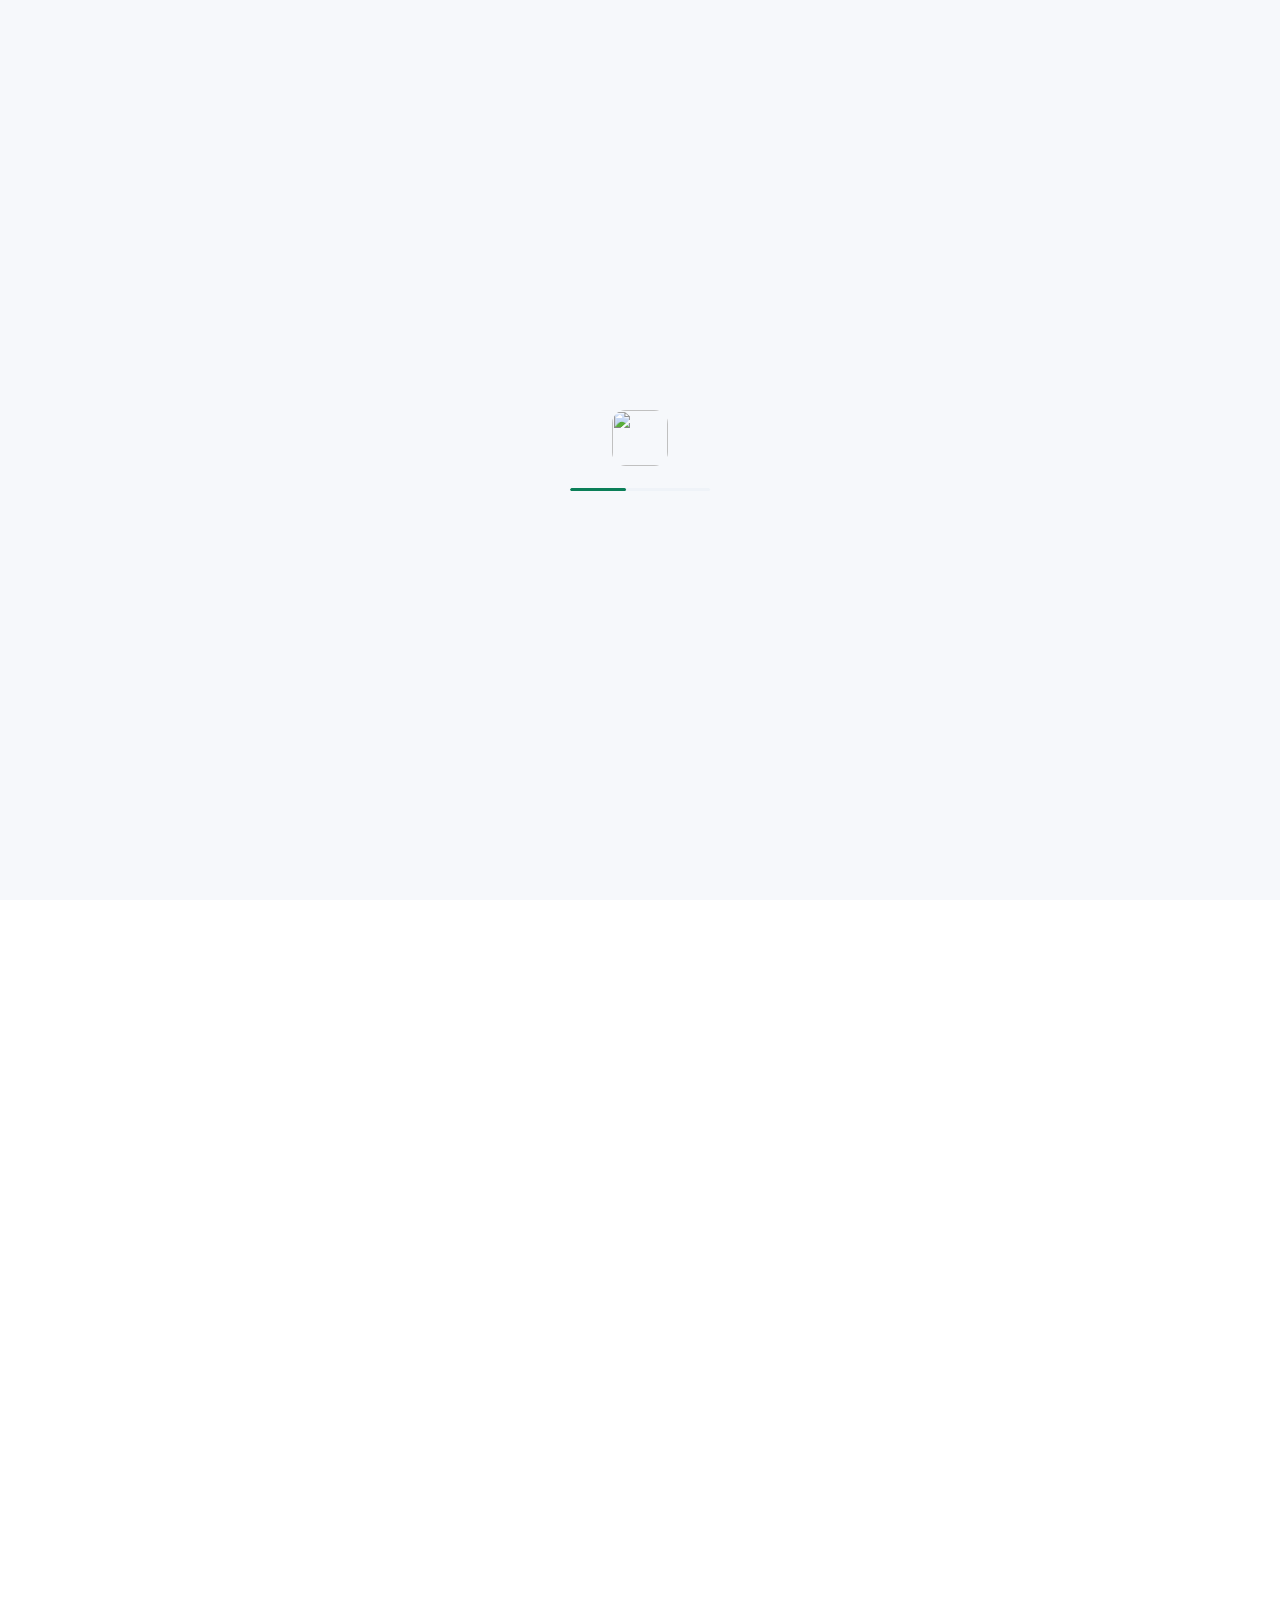
==== commit 85ff030e: "first commit" ====
--- a/about.html
+++ b/about.html
@@ -1,4 +1,158 @@
 <!DOCTYPE html>
+<<<<<<< HEAD
+<html lang="en">
+<head>
+<meta charset="UTF-8">
+<meta name="viewport" content="width=device-width, initial-scale=1.0">
+<title>About Us | Meridian Payroll</title>
+<link rel="icon" href="assets/images/logo/logo.svg" type="image/svg+xml">
+<meta name="description" content="The story, mission and team behind Meridian Payroll.">
+<link rel="preconnect" href="https://fonts.googleapis.com">
+<link rel="stylesheet" href="assets/css/style.css">
+<link rel="stylesheet" href="assets/css/responsive.css">
+<link rel="stylesheet" href="assets/css/components.css">
+</head>
+<body>
+  <div id="page-loader" aria-hidden="true">
+    <img src="assets/images/logo/logo.svg" alt="" class="loader-mark">
+    <div class="loader-bar"></div>
+  </div>
+  <!-- ===================== HEADER / NAVBAR ===================== -->
+  <header class="site-header">
+    <div class="container">
+      <a href="index.html" class="brand">
+        <img src="assets/images/logo/logo.svg" alt="Meridian Payroll logo" class="brand-mark-img">
+        <span>
+          Meridian Payroll
+          <span class="brand-tag">Payroll. Perfected.</span>
+        </span>
+      </a>
+
+      <nav class="nav-primary" aria-label="Primary">
+        <div class="nav-item has-dropdown">
+          <a href="index.html" class="nav-link" data-nav-page="index.html">
+            Home
+            <svg class="nav-caret" viewBox="0 0 24 24" fill="none" stroke="currentColor" stroke-width="2.4" stroke-linecap="round" stroke-linejoin="round"><path d="M6 9l6 6 6-6"/></svg>
+          </a>
+          <div class="nav-dropdown">
+            <a href="index.html" data-nav-page="index.html">Home 1<span class="sub">Classic overview</span></a>
+            <a href="home-2.html" data-nav-page="home-2.html">Home 2<span class="sub">Alternate layout</span></a>
+          </div>
+        </div>
+        <div class="nav-item">
+          <a href="services.html" class="nav-link" data-nav-page="services.html">Services</a>
+        </div>
+        <div class="nav-item">
+          <a href="how-it-works.html" class="nav-link" data-nav-page="how-it-works.html">How It Works</a>
+        </div>
+        <div class="nav-item">
+          <a href="pricing.html" class="nav-link" data-nav-page="pricing.html">Pricing</a>
+        </div>
+        <div class="nav-item">
+          <a href="industries.html" class="nav-link" data-nav-page="industries.html">Industries</a>
+        </div>
+        <div class="nav-item">
+          <a href="about.html" class="nav-link" data-nav-page="about.html">About Us</a>
+        </div>
+        <div class="nav-item">
+          <a href="contact.html" class="nav-link" data-nav-page="contact.html">Contact</a>
+        </div>
+        <div class="nav-item">
+          <a href="dashboard.html" class="nav-link" data-nav-page="dashboard.html">Dashboard</a>
+        </div>
+      </nav>
+
+      <div class="header-actions">
+        <button class="theme-toggle" aria-label="Switch to dark mode" type="button">
+          <svg class="icon-sun" viewBox="0 0 24 24" fill="none" stroke="currentColor" stroke-width="2" stroke-linecap="round"><circle cx="12" cy="12" r="4"/><path d="M12 2v2M12 20v2M4.93 4.93l1.41 1.41M17.66 17.66l1.41 1.41M2 12h2M20 12h2M4.93 19.07l1.41-1.41M17.66 6.34l1.41-1.41"/></svg>
+          <svg class="icon-moon" viewBox="0 0 24 24" fill="none" stroke="currentColor" stroke-width="2" stroke-linecap="round" stroke-linejoin="round"><path d="M21 12.79A9 9 0 1 1 11.21 3 7 7 0 0 0 21 12.79z"/></svg>
+        </button>
+
+        <button class="dir-toggle" aria-label="Switch to right-to-left" type="button">
+          <span class="dir-label">RTL</span>
+        </button>
+
+        <a href="login.html" class="btn btn-primary btn-sm" data-nav-page="login.html">Login</a>
+
+        <button class="hamburger" aria-label="Open menu" aria-expanded="false" type="button">
+          <span></span>
+        </button>
+      </div>
+    </div>
+  </header>
+
+  <!-- ===================== MOBILE NAV ===================== -->
+  <div class="mobile-nav" aria-label="Mobile navigation">
+    <div class="mobile-nav-top">
+      <a href="index.html" class="brand">
+        <img src="assets/images/logo/logo.svg" alt="Meridian Payroll logo" class="brand-mark-img">
+        <span>
+          Meridian Payroll
+          <span class="brand-tag">Payroll. Perfected.</span>
+        </span>
+      </a>
+      <button class="mobile-nav-close" aria-label="Close menu" type="button">
+        <svg viewBox="0 0 24 24" fill="none" stroke="currentColor" stroke-width="2.2" stroke-linecap="round" stroke-linejoin="round" width="22" height="22"><path d="M18 6L6 18M6 6l12 12"/></svg>
+      </button>
+    </div>
+    <div class="mobile-nav-links">
+      <div class="mobile-dropdown-toggle mobile-nav-link" data-nav-page="index.html" role="button" tabindex="0">
+        <span>Home</span>
+        <svg class="mobile-caret" viewBox="0 0 24 24" fill="none" stroke="currentColor" stroke-width="2.4" stroke-linecap="round" stroke-linejoin="round"><path d="M6 9l6 6 6-6"/></svg>
+      </div>
+      <div class="mobile-submenu">
+        <a href="index.html" data-nav-page="index.html">Home 1 &mdash; Classic overview</a>
+        <a href="home-2.html" data-nav-page="home-2.html">Home 2 &mdash; Alternate layout</a>
+      </div>
+      <a href="services.html" class="mobile-nav-link" data-nav-page="services.html">Services</a>
+      <a href="how-it-works.html" class="mobile-nav-link" data-nav-page="how-it-works.html">How It Works</a>
+      <a href="pricing.html" class="mobile-nav-link" data-nav-page="pricing.html">Pricing</a>
+      <a href="industries.html" class="mobile-nav-link" data-nav-page="industries.html">Industries</a>
+      <a href="about.html" class="mobile-nav-link" data-nav-page="about.html">About Us</a>
+      <a href="contact.html" class="mobile-nav-link" data-nav-page="contact.html">Contact</a>
+      <a href="dashboard.html" class="mobile-nav-link" data-nav-page="dashboard.html">Dashboard</a>
+    </div>
+    <div class="mobile-nav-footer">
+      <div class="mobile-nav-toggles">
+        <button class="theme-toggle" aria-label="Switch to dark mode" type="button">
+          <svg class="icon-sun" viewBox="0 0 24 24" fill="none" stroke="currentColor" stroke-width="2" stroke-linecap="round"><circle cx="12" cy="12" r="4"/><path d="M12 2v2M12 20v2M4.93 4.93l1.41 1.41M17.66 17.66l1.41-1.41M2 12h2M20 12h2M4.93 19.07l1.41-1.41M17.66 6.34l1.41-1.41"/></svg>
+          <svg class="icon-moon" viewBox="0 0 24 24" fill="none" stroke="currentColor" stroke-width="2" stroke-linecap="round" stroke-linejoin="round"><path d="M21 12.79A9 9 0 1 1 11.21 3 7 7 0 0 0 21 12.79z"/></svg>
+          <span class="theme-label">Theme Mode</span>
+        </button>
+        <button class="dir-toggle" aria-label="Switch to right-to-left" type="button">
+          <span class="dir-label">RTL</span>
+        </button>
+      </div>
+      <a href="login.html" class="btn btn-primary" data-nav-page="login.html">Login</a>
+    </div>
+  </div>
+
+  
+
+  <main>
+
+    <!-- 1. HERO / STORY INTRO -->
+    <section class="inner-page-hero hero hero-about">
+      <div class="container">
+        <div class="anim-fade-up">
+          <span class="eyebrow">Our Story</span>
+          <h1>Built by people who wanted better payroll software.</h1>
+          <p class="lede">Founded in 2014 by small-business owners to make payroll the most reliable, worry-free part of running your business.</p>
+        </div>
+      </div>
+    </section>
+
+    <!-- 2. MISSION & ORIGIN -->
+    <section class="section">
+      <div class="container">
+        <div class="split">
+          <img src="assets/images/hero/about-hero.jpg" alt="Meridian Payroll founders reviewing early product plans" loading="lazy" data-reveal>
+          <div data-reveal>
+            <span class="eyebrow">Our Mission</span>
+            <h2 style="margin-top:16px;">Make payroll a non-event.</h2>
+            <p style="margin-top:14px; color:var(--color-text-muted); font-size:16px;">Meridian Payroll started when our founders, both former small-business owners, got fed up with providers that treated payroll as an afterthought. We built the company we wished we had.</p>
+            <p style="margin-top:14px; color:var(--color-text-muted); font-size:16px;">Payroll should be the most boring, dependable part of running a business. Every single product decision we make is measured against that standard.</p>
+=======
 <html lang="en" dir="ltr" data-theme="light">
 <head>
   <meta charset="UTF-8">
@@ -170,11 +324,21 @@
             <a href="#mission" class="btn btn-teal">
               <span>Our Mission &amp; Values</span>
             </a>
+>>>>>>> f8cb4a1 (first commit)
           </div>
         </div>
       </div>
     </section>
 
+<<<<<<< HEAD
+    <!-- 3. VALUES -->
+    <section class="section" style="background:var(--color-surface-alt);">
+      <div class="container">
+        <div class="bento">
+          <div class="card value-card" data-reveal><div class="v-icon"><svg viewBox="0 0 24 24" fill="none" stroke="currentColor" stroke-width="2" stroke-linecap="round" stroke-linejoin="round"><path d="M12 2 4 5v6c0 5 3.5 8.5 8 11 4.5-2.5 8-6 8-11V5l-8-3z"/><path d="m9 12 2 2 4-4"/></svg></div><h3>Accuracy First</h3><p>Every calculation is verified before it ever reaches a paycheck or tax filing.</p></div>
+          <div class="card value-card" data-reveal data-reveal-delay="1"><div class="v-icon"><svg viewBox="0 0 24 24" fill="none" stroke="currentColor" stroke-width="2" stroke-linecap="round" stroke-linejoin="round"><path d="M20.8 4.6a5.5 5.5 0 0 0-7.8 0L12 5.6l-1-1a5.5 5.5 0 0 0-7.8 7.8l1 1L12 21l7.8-7.6 1-1a5.5 5.5 0 0 0 0-7.8z"/></svg></div><h3>People Over Tickets</h3><p>You get a named specialist, not a rotating support queue.</p></div>
+          <div class="card value-card" data-reveal data-reveal-delay="2"><div class="v-icon"><svg viewBox="0 0 24 24" fill="none" stroke="currentColor" stroke-width="2" stroke-linecap="round" stroke-linejoin="round"><circle cx="12" cy="12" r="9"/><circle cx="12" cy="12" r="5"/><circle cx="12" cy="12" r="1.4" fill="currentColor" stroke="none"/></svg></div><h3>Plain-Language Compliance</h3><p>We explain the "why" behind every rule, not just the rule itself.</p></div>
+=======
     <!-- SECTION 2: COMPANY MISSION AND VALUES -->
     <section class="section" id="mission">
       <div class="container">
@@ -240,10 +404,46 @@
               From SOC 2 Type II data safeguards to mandatory FDCPA training, our operations are engineered to protect your organizational reputation.
             </p>
           </div>
+>>>>>>> f8cb4a1 (first commit)
         </div>
       </div>
     </section>
 
+<<<<<<< HEAD
+    <!-- 4. TIMELINE -->
+    <section class="section">
+      <div class="container">
+        <div class="section-head center" data-reveal>
+          <span class="eyebrow">Milestones</span>
+          <h2>A decade of getting payroll right.</h2>
+          <p>Key milestones that shaped our journey from a startup to a trusted nationwide payroll provider.</p>
+        </div>
+        <div class="timeline-wrap" data-reveal>
+          <div class="timeline">
+            <div class="timeline-item">
+              <div class="timeline-dot"><svg viewBox="0 0 24 24" fill="none" stroke="currentColor" stroke-width="2" stroke-linecap="round" stroke-linejoin="round"><path d="M17 21v-2a4 4 0 0 0-4-4H5a4 4 0 0 0-4 4v2"/><circle cx="9" cy="7" r="4"/><path d="M23 21v-2a4 4 0 0 0-3-3.87M16 3.13a4 4 0 0 1 0 7.75"/></svg></div>
+              <span class="year">2014</span>
+              <h3>Founded in a co-working space</h3>
+              <p>Two former small-business owners start Meridian to fix the payroll experience they'd struggled with themselves.</p>
+            </div>
+            <div class="timeline-item">
+              <div class="timeline-dot"><svg viewBox="0 0 24 24" fill="none" stroke="currentColor" stroke-width="2" stroke-linecap="round" stroke-linejoin="round"><path d="M3 3v18h18"/><path d="M7 15l4-5 3 3 5-7"/></svg></div>
+              <span class="year">2017</span>
+              <h3>100th client & multi-state expansion</h3>
+              <p>Meridian adds multi-state payroll support as clients expand beyond their home state.</p>
+            </div>
+            <div class="timeline-item">
+              <div class="timeline-dot"><svg viewBox="0 0 24 24" fill="none" stroke="currentColor" stroke-width="2" stroke-linecap="round" stroke-linejoin="round"><path d="M12 2 4 5v6c0 5 3.5 8.5 8 11 4.5-2.5 8-6 8-11V5l-8-3z"/><path d="m9 12 2 2 4-4"/></svg></div>
+              <span class="year">2020</span>
+              <h3>SOC 2 Type II certification achieved</h3>
+              <p>Independent audit confirms our security and compliance controls meet enterprise standards.</p>
+            </div>
+            <div class="timeline-item">
+              <div class="timeline-dot"><svg viewBox="0 0 24 24" fill="none" stroke="currentColor" stroke-width="2" stroke-linecap="round" stroke-linejoin="round"><path d="M20.8 4.6a5.5 5.5 0 0 0-7.8 0L12 5.6l-1-1a5.5 5.5 0 0 0-7.8 7.8l1 1L12 21l7.8-7.6 1-1a5.5 5.5 0 0 0 0-7.8z"/></svg></div>
+              <span class="year">2026</span>
+              <h3>2,400+ businesses served</h3>
+              <p>Meridian now processes payroll across all 50 states for businesses from 5 to 500 employees.</p>
+=======
     <!-- SECTION 3: ETHICAL RECOVERY APPROACH -->
     <section class="section" id="approach" style="background-color: var(--bg-surface); border-top: 1px solid var(--border-color); border-bottom: 1px solid var(--border-color);">
       <div class="container">
@@ -302,12 +502,37 @@
                 <p>"Resolving accounts requires clarity, patience, and unwavering respect for all stakeholders."</p>
                 <cite>— Leadership Team, Equitas Recovery</cite>
               </div>
+>>>>>>> f8cb4a1 (first commit)
             </div>
           </div>
         </div>
       </div>
     </section>
 
+<<<<<<< HEAD
+    <!-- 5. LEADERSHIP -->
+    <section class="section" style="background:var(--color-surface-alt);">
+      <div class="container">
+        <div class="section-head center" data-reveal>
+          <span class="eyebrow">Leadership</span>
+          <h2>The team steering Meridian.</h2>
+        </div>
+        <div class="bento">
+          <div class="card testimonial-card" data-reveal style="text-align:center;">
+            <img src="assets/images/avatars/elena-ruiz.jpg" alt="Elena Ruiz, CEO of Meridian Payroll" loading="lazy" style="width:88px; height:88px; border-radius:50%; object-fit:cover; margin:0 auto 16px;">
+            <strong style="display:block; font-size:16px;">Elena Ruiz</strong>
+            <span style="font-size:13.5px; color:var(--color-text-muted);">Co-Founder &amp; CEO</span>
+          </div>
+          <div class="card testimonial-card" data-reveal data-reveal-delay="1" style="text-align:center;">
+            <img src="assets/images/avatars/david-okafor.jpg" alt="David Okafor, Head of Compliance at Meridian Payroll" loading="lazy" style="width:88px; height:88px; border-radius:50%; object-fit:cover; margin:0 auto 16px;">
+            <strong style="display:block; font-size:16px;">David Okafor</strong>
+            <span style="font-size:13.5px; color:var(--color-text-muted);">Co-Founder &amp; Head of Compliance</span>
+          </div>
+          <div class="card testimonial-card" data-reveal data-reveal-delay="2" style="text-align:center;">
+            <img src="assets/images/avatars/naomi-chen.jpg" alt="Naomi Chen, VP of Client Success at Meridian Payroll" loading="lazy" style="width:88px; height:88px; border-radius:50%; object-fit:cover; margin:0 auto 16px;">
+            <strong style="display:block; font-size:16px;">Naomi Chen</strong>
+            <span style="font-size:13.5px; color:var(--color-text-muted);">VP of Client Success</span>
+=======
     <!-- SECTION 4: CLIENT SERVICE AND ACCOUNT MANAGEMENT -->
     <section class="section" id="accountManagement">
       <div class="container">
@@ -374,11 +599,37 @@
             <p>
               Regular call monitoring, correspondence review, and compliance checking ensure consistent operational excellence.
             </p>
+>>>>>>> f8cb4a1 (first commit)
           </div>
         </div>
       </div>
     </section>
 
+<<<<<<< HEAD
+    <!-- 6. STATS -->
+    <section class="section">
+      <div class="container">
+        <div class="stats-grid">
+          <div class="stat-card" data-reveal><div class="num"><span data-count-to="2014" data-count-suffix="">0</span></div><div class="label">Year founded</div></div>
+          <div class="stat-card" data-reveal><div class="num"><span data-count-to="2400" data-count-suffix="+">0+</span></div><div class="label">Businesses served</div></div>
+          <div class="stat-card" data-reveal><div class="num"><span data-count-to="140" data-count-suffix="">0</span></div><div class="label">Team members</div></div>
+          <div class="stat-card" data-reveal><div class="num"><span data-count-to="50" data-count-suffix="">0</span></div><div class="label">States covered</div></div>
+        </div>
+      </div>
+    </section>
+
+    <!-- 7. CTA -->
+    <section class="section">
+      <div class="container">
+        <div class="cta-banner" data-reveal>
+          <div>
+            <h2>Want to see if we're a fit for your business?</h2>
+            <p>Have a quick conversation with our team — no sales pressure, just an honest answer about whether Meridian makes sense for you.</p>
+          </div>
+          <div class="cta-banner-actions">
+            <a href="contact.html" class="btn btn-primary btn-lg">Contact Us</a>
+            <a href="services.html" class="btn btn-outline btn-lg">See Our Services</a>
+=======
     <!-- SECTION 5: CONTACT / CONSULTATION CTA -->
     <section class="section cta-section" id="aboutCta">
       <div class="container">
@@ -439,6 +690,7 @@
                 </form>
               </div>
             </div>
+>>>>>>> f8cb4a1 (first commit)
           </div>
         </div>
       </div>
@@ -446,6 +698,32 @@
 
   </main>
 
+<<<<<<< HEAD
+  <!-- ===================== FOOTER ===================== -->
+  <footer class="site-footer">
+    <div class="container">
+      <div class="footer-grid">
+        <div class="footer-col footer-brand">
+          <a href="index.html" class="brand" style="color:#fff;">
+            <img src="assets/images/logo/logo.svg" alt="Meridian Payroll logo" class="brand-mark-img">
+            <span>Meridian Payroll</span>
+          </a>
+          <p>Full-service payroll processing, tax compliance and benefits administration for growing businesses. Accurate, on time, every pay cycle.</p>
+          <div class="footer-socials" style="margin-top:20px;">
+            <a href="#" aria-label="LinkedIn"><svg viewBox="0 0 24 24" fill="currentColor"><path d="M4.98 3.5C4.98 4.88 3.87 6 2.5 6S0 4.88 0 3.5 1.12 1 2.5 1s2.48 1.12 2.48 2.5zM.24 8.25h4.5V23H.24V8.25zM8.5 8.25h4.31v2.02h.06c.6-1.13 2.07-2.32 4.26-2.32 4.55 0 5.39 3 5.39 6.9V23h-4.5v-6.7c0-1.6-.03-3.66-2.23-3.66-2.23 0-2.57 1.74-2.57 3.55V23H8.5V8.25z"/></svg></a>
+            <a href="#" aria-label="Twitter/X"><svg viewBox="0 0 24 24" fill="currentColor"><path d="M18.9 2H22l-7.6 8.7L23.3 22h-6.9l-5.4-6.6L4.8 22H1.7l8.2-9.3L1 2h7.1l4.9 6.1L18.9 2z"/></svg></a>
+            <a href="#" aria-label="Facebook"><svg viewBox="0 0 24 24" fill="currentColor"><path d="M13.5 22v-9h3l.5-3.5h-3.5V7.4c0-1 .3-1.7 1.8-1.7h1.9V2.5C16.9 2.4 15.7 2.3 14.4 2.3c-2.8 0-4.7 1.7-4.7 4.8v2.4H7.2V13h2.5v9h3.8z"/></svg></a>
+          </div>
+        </div>
+
+        <div class="footer-col">
+          <h4>Company</h4>
+          <ul>
+            <li><a href="about.html">About Us</a></li>
+            <li><a href="how-it-works.html">How It Works</a></li>
+            <li><a href="industries.html">Industries Served</a></li>
+            <li><a href="contact.html">Contact</a></li>
+=======
   <!-- Shared Footer -->
   <footer class="site-footer" id="siteFooter">
     <div class="container">
@@ -477,11 +755,19 @@
             <li><a href="compliance.html">Compliance &amp; Licensing</a></li>
             <li><a href="pricing.html">Pricing &amp; Plans</a></li>
             <li><a href="about.html">About Us</a></li>
+>>>>>>> f8cb4a1 (first commit)
           </ul>
         </div>
 
         <div class="footer-col">
           <h4>Solutions</h4>
+<<<<<<< HEAD
+          <ul>
+            <li><a href="services.html">Payroll Processing</a></li>
+            <li><a href="services.html">Tax Compliance</a></li>
+            <li><a href="services.html">Benefits Administration</a></li>
+            <li><a href="pricing.html">Pricing Plans</a></li>
+=======
           <ul class="footer-links">
             <li><a href="services.html#commercial">Commercial Recovery</a></li>
             <li><a href="services.html#consumer">Consumer Debt Resolution</a></li>
@@ -489,20 +775,35 @@
             <li><a href="compliance.html#principles">Ethical Standards</a></li>
             <li><a href="compliance.html#security">Data Governance</a></li>
             <li><a href="contact.html">Request Consultation</a></li>
+>>>>>>> f8cb4a1 (first commit)
           </ul>
         </div>
 
         <div class="footer-col">
+<<<<<<< HEAD
+          <h4>Client Access</h4>
+          <ul>
+            <li><a href="login.html">Client Login</a></li>
+            <li><a href="register.html">Create an Account</a></li>
+            <li><a href="dashboard.html">Guest Dashboard Preview</a></li>
+            <li><a href="contact.html">Support</a></li>
+=======
           <h4>Contact &amp; Support</h4>
           <ul class="footer-links">
             <li><a href="tel:+18005550199">(800) 555-0199</a></li>
             <li><a href="mailto:support@equitasrecovery.com">support@equitasrecovery.com</a></li>
             <li><a href="contact.html">Corporate Contact Form</a></li>
             <li><a href="contact.html">Client Access Portal</a></li>
+>>>>>>> f8cb4a1 (first commit)
           </ul>
         </div>
       </div>
 
+<<<<<<< HEAD
+      <div class="footer-bottom">
+        <p>&copy; 2026 Meridian Payroll, Inc. All rights reserved.</p>
+        <p>Privacy Policy &nbsp;•&nbsp; Terms of Service &nbsp;•&nbsp; Security</p>
+=======
       <div class="footer-compliance-banner">
         <h5>Regulatory Disclosure &amp; Notice</h5>
         <p>
@@ -517,10 +818,17 @@
           <a href="compliance.html">Terms of Service</a>
           <a href="compliance.html">Consumer Protections</a>
         </div>
+>>>>>>> f8cb4a1 (first commit)
       </div>
     </div>
   </footer>
 
+<<<<<<< HEAD
+  <button class="back-to-top" aria-label="Back to top" type="button">
+    <svg viewBox="0 0 24 24" fill="none" stroke="currentColor" stroke-width="2.2" stroke-linecap="round" stroke-linejoin="round"><path d="M12 19V5M5 12l7-7 7 7"/></svg>
+  </button>
+<script src="assets/js/main.js"></script>
+=======
   <!-- Back to Top Button -->
   <button type="button" class="back-to-top-btn" id="backToTopBtn" aria-label="Back to top">
     <svg width="20" height="20" viewBox="0 0 24 24" fill="none" stroke="currentColor" stroke-width="2.5" stroke-linecap="round" stroke-linejoin="round">
@@ -529,5 +837,6 @@
   </button>
 
   <script src="assets/js/main.js"></script>
+>>>>>>> f8cb4a1 (first commit)
 </body>
 </html>
--- a/assets/css/style.css
+++ b/assets/css/style.css
@@ -1,4 +1,206 @@
 /* ==========================================================================
+<<<<<<< HEAD
+   MERIDIAN PAYROLL — GLOBAL STYLES / DESIGN TOKENS
+   Corporate, precise, trustworthy B2B payroll & compliance platform.
+   ========================================================================== */
+
+@import url('https://fonts.googleapis.com/css2?family=Sora:wght@400;500;600;700;800&family=Inter:wght@400;500;600;700&display=swap');
+
+/* --------------------------------------------------------------------------
+   1. DESIGN TOKENS — LIGHT MODE (default)
+   -------------------------------------------------------------------------- */
+:root {
+  /* Brand */
+  --color-primary: #0E2A47;         /* deep navy - authority, trust */
+  --color-primary-600: #123657;
+  --color-primary-700: #0A1F35;
+  --color-accent: #0E9F6E;          /* emerald - growth, payroll/finance */
+  --color-accent-600: #0B7F58;
+  --color-accent-soft: #E4F6EF;
+  --color-gold: #B8912E;            /* premium accent, sparingly */
+  --color-gold-soft: #F6EFDD;
+
+  /* Surfaces */
+  --color-bg: #F6F8FB;
+  --color-surface: #FFFFFF;
+  --color-surface-alt: #EFF3F8;
+  --color-border: #E2E8F0;
+
+  /* Text */
+  --color-text: #101828;
+  --color-text-muted: #5B6472;
+  --color-text-inverse: #F7F9FC;
+
+  /* Status */
+  --color-success: #15803D;
+  --color-warning: #B45309;
+  --color-error: #B91C1C;
+
+  /* Solid button fill — deliberately theme-independent.
+     Verified >=5:1 contrast with white text in both light and dark mode
+     (bright dark-mode accent greens fail AA when used as a solid fill). */
+  --color-btn-fill: #0B7F58;
+  --color-btn-fill-hover: #095F42;
+
+  /* Elevation */
+  --shadow-sm: 0 1px 2px rgba(16, 24, 40, 0.06);
+  --shadow-md: 0 6px 20px rgba(16, 24, 40, 0.08);
+  --shadow-lg: 0 20px 45px rgba(14, 42, 71, 0.14);
+
+  /* Radius */
+  --radius-sm: 8px;
+  --radius-md: 14px;
+  --radius-lg: 22px;
+  --radius-pill: 999px;
+
+  /* Type */
+  --font-heading: 'Sora', 'Segoe UI', sans-serif;
+  --font-body: 'Inter', 'Segoe UI', sans-serif;
+
+  /* Layout */
+  --container-max: 1280px;
+  --header-height: 84px;
+
+  /* Motion */
+  --ease-premium: cubic-bezier(0.22, 1, 0.36, 1);
+  --dur-fast: 180ms;
+  --dur-med: 420ms;
+  --dur-slow: 800ms;
+}
+
+/* --------------------------------------------------------------------------
+   2. DESIGN TOKENS — DARK MODE
+   -------------------------------------------------------------------------- */
+[data-theme="dark"] {
+  --color-primary: #EAF1F8;
+  --color-primary-600: #C9D9EA;
+  --color-primary-700: #FFFFFF;
+  --color-accent: #22C08C;
+  --color-accent-600: #3FDDA6;
+  --color-accent-soft: #103328;
+  --color-gold: #E4C468;
+  --color-gold-soft: #2A2412;
+
+  --color-bg: #0A1420;
+  --color-surface: #101B2D;
+  --color-surface-alt: #16233A;
+  --color-border: #223047;
+
+  --color-text: #F1F5F9;
+  --color-text-muted: #97A4B8;
+  --color-text-inverse: #0A1420;
+
+  --color-success: #34D399;
+  --color-warning: #FBBF24;
+  --color-error: #F87171;
+
+  --shadow-sm: 0 1px 2px rgba(0, 0, 0, 0.35);
+  --shadow-md: 0 10px 30px rgba(0, 0, 0, 0.45);
+  --shadow-lg: 0 25px 60px rgba(0, 0, 0, 0.55);
+}
+
+/* --------------------------------------------------------------------------
+   3. RESET / BASE
+   -------------------------------------------------------------------------- */
+* { box-sizing: border-box; margin: 0; padding: 0; }
+
+html {
+  scroll-behavior: smooth;
+  -webkit-text-size-adjust: 100%;
+}
+
+html, body { max-width: 100%; overflow-x: clip; }
+
+body {
+  font-family: var(--font-body);
+  background-color: var(--color-bg);
+  color: var(--color-text);
+  line-height: 1.6;
+  -webkit-font-smoothing: antialiased;
+  transition: background-color var(--dur-med) var(--ease-premium), color var(--dur-med) var(--ease-premium);
+}
+
+img { max-width: 100%; display: block; }
+
+a { color: inherit; text-decoration: none; }
+
+button { font-family: inherit; cursor: pointer; border: none; background: none; }
+
+ul, ol { list-style: none; }
+
+h1, h2, h3, h4, h5, h6 {
+  font-family: var(--font-heading);
+  color: var(--color-text);
+  line-height: 1.15;
+  letter-spacing: -0.01em;
+  font-weight: 700;
+}
+
+::selection { background: var(--color-accent); color: #fff; }
+
+/* Focus visibility (a11y) */
+a:focus-visible, button:focus-visible, input:focus-visible, textarea:focus-visible, select:focus-visible {
+  outline: 2px solid var(--color-accent);
+  outline-offset: 2px;
+}
+
+/* Respect reduced motion */
+@media (prefers-reduced-motion: reduce) {
+  *, *::before, *::after {
+    animation-duration: 0.001ms !important;
+    animation-iteration-count: 1 !important;
+    transition-duration: 0.001ms !important;
+    scroll-behavior: auto !important;
+  }
+}
+
+/* --------------------------------------------------------------------------
+   4. LAYOUT UTILITIES
+   -------------------------------------------------------------------------- */
+.container {
+  width: 100%;
+  max-width: var(--container-max);
+  margin: 0 auto;
+  padding: 0 24px;
+}
+
+@media (min-width: 1024px) { .container { padding: 0 40px; } }
+
+.section { padding: 96px 0; }
+@media (max-width: 767px) { .section { padding: 64px 0; } }
+
+.eyebrow {
+  display: inline-flex;
+  align-items: center;
+  gap: 8px;
+  width: fit-content;
+  max-width: fit-content;
+  font-family: var(--font-body);
+  font-size: 13px;
+  font-weight: 700;
+  letter-spacing: 0.12em;
+  text-transform: uppercase;
+  color: var(--color-accent-600);
+  background: var(--color-accent-soft);
+  padding: 7px 16px;
+  border-radius: var(--radius-pill);
+}
+
+.eyebrow::before {
+  content: "";
+  width: 6px;
+  height: 6px;
+  border-radius: 50%;
+  background: var(--color-accent-600);
+  display: inline-block;
+}
+
+.text-muted { color: var(--color-text-muted); }
+
+/* --------------------------------------------------------------------------
+   5. BUTTONS
+   -------------------------------------------------------------------------- */
+=======
    EQUITAS RECOVERY PARTNERS — COMPLETE DESIGN SYSTEM & STYLESHEET
    Supports: Home 1, Home 2, Services Page
    Features: Light/Dark Mode, RTL/LTR, Tablet 2-Column, Mobile Stack
@@ -38,6 +240,10 @@
   --accent-teal-light: #ccfbf1;
   --accent-teal-dark: #0f766e;
 
+  /* Selected navigation item (high contrast) */
+  --nav-active-bg: #1d4ed8;
+  --nav-active-text: #ffffff;
+
   /* Status Colors */
   --success: #15803d;
   --success-bg: #dcfce7;
@@ -104,6 +310,9 @@
   --accent-teal: #14b8a6;
   --accent-teal-light: #134e4a;
   --accent-teal-dark: #2dd4bf;
+
+  --nav-active-bg: #2563eb;
+  --nav-active-text: #ffffff;
 
   --badge-bg: #0c4a6e;
   --badge-text: #7dd3fc;
@@ -284,10 +493,20 @@
 }
 
 /* Buttons */
+>>>>>>> f8cb4a1 (first commit)
 .btn {
   display: inline-flex;
   align-items: center;
   justify-content: center;
+<<<<<<< HEAD
+  gap: 10px;
+  font-family: var(--font-body);
+  font-weight: 600;
+  font-size: 15px;
+  padding: 13px 26px;
+  border-radius: var(--radius-sm);
+  transition: transform var(--dur-fast) var(--ease-premium), box-shadow var(--dur-fast) var(--ease-premium), background-color var(--dur-fast) var(--ease-premium), color var(--dur-fast) var(--ease-premium), border-color var(--dur-fast) var(--ease-premium);
+=======
   gap: 0.45rem;
   height: 46px;
   padding: 0 1.35rem;
@@ -298,10 +517,49 @@
   cursor: pointer;
   transition: all var(--transition-normal);
   text-align: center;
+>>>>>>> f8cb4a1 (first commit)
   white-space: nowrap;
 }
 
 .btn-primary {
+<<<<<<< HEAD
+  background: var(--color-btn-fill);
+  color: #FFFFFF;
+  box-shadow: var(--shadow-sm);
+}
+.btn-primary:hover { background: var(--color-btn-fill-hover); transform: translateY(-2px); box-shadow: var(--shadow-md); }
+
+.btn-outline {
+  background: transparent;
+  color: var(--color-text);
+  border: 1.5px solid var(--color-border);
+}
+.btn-outline:hover { border-color: var(--color-accent); color: var(--color-accent-600); transform: translateY(-2px); }
+
+.btn-ghost {
+  background: transparent;
+  color: var(--color-text);
+}
+.btn-ghost:hover { color: var(--color-accent-600); }
+
+.btn-lg { padding: 16px 32px; font-size: 16px; }
+.btn-sm { padding: 9px 18px; font-size: 13.5px; }
+
+/* --------------------------------------------------------------------------
+   6. CARD BASE (consistent card system used across pages)
+   -------------------------------------------------------------------------- */
+.card {
+  background: var(--color-surface);
+  border: 1px solid var(--color-border);
+  border-radius: var(--radius-md);
+  transition: transform var(--dur-fast) var(--ease-premium), box-shadow var(--dur-fast) var(--ease-premium), border-color var(--dur-fast) var(--ease-premium);
+}
+.card:hover { transform: translateY(-4px); box-shadow: var(--shadow-md); border-color: transparent; }
+
+/* --------------------------------------------------------------------------
+   7. HEADER / NAVBAR
+   -------------------------------------------------------------------------- */
+=======
   background-color: var(--primary-600);
   color: #ffffff;
   box-shadow: 0 3px 10px rgba(29, 78, 216, 0.25);
@@ -396,11 +654,182 @@
 /* ==========================================================================
    SHARED HEADER & NAVIGATION
    ========================================================================== */
+>>>>>>> f8cb4a1 (first commit)
 .site-header {
   position: sticky;
   top: 0;
   z-index: 1000;
   height: var(--header-height);
+<<<<<<< HEAD
+  display: flex;
+  align-items: center;
+  background: rgba(246, 248, 251, 0.82);
+  backdrop-filter: blur(14px);
+  -webkit-backdrop-filter: blur(14px);
+  border-bottom: 1px solid var(--color-border);
+  transition: background-color var(--dur-med) var(--ease-premium), border-color var(--dur-med) var(--ease-premium);
+}
+[data-theme="dark"] .site-header { background: rgba(10, 20, 32, 0.82); }
+
+.site-header .container { display: flex; align-items: center; justify-content: space-between; gap: 24px; }
+
+.brand { display: flex; align-items: center; gap: 10px; font-family: var(--font-heading); font-weight: 800; font-size: 20px; color: var(--color-text); }
+.brand-mark {
+  width: 38px; height: 38px; border-radius: 10px;
+  background: linear-gradient(135deg, var(--color-primary) 0%, var(--color-accent) 100%);
+  display: flex; align-items: center; justify-content: center;
+  color: #fff; font-family: var(--font-heading); font-weight: 800; font-size: 16px;
+  flex-shrink: 0;
+}
+[data-theme="dark"] .brand-mark { background: linear-gradient(135deg, #1a2c44 0%, var(--color-accent) 100%); }
+
+.brand-tag { display: block; font-family: var(--font-body); font-weight: 500; font-size: 11px; color: var(--color-text-muted); letter-spacing: 0.03em; }
+
+/* Primary nav */
+.nav-primary { display: none; align-items: center; gap: 4px; }
+@media (min-width: 1280px) { .nav-primary { display: flex; } }
+
+.brand-mark-img {
+  width: 38px; height: 38px; border-radius: 10px;
+  flex-shrink: 0; display: block;
+  transition: transform var(--dur-fast) var(--ease-premium);
+}
+.brand:hover .brand-mark-img { transform: rotate(-6deg) scale(1.04); }
+
+.nav-link {
+  position: relative;
+  display: flex;
+  align-items: center;
+  gap: 5px;
+  padding: 9px 11px;
+  font-size: 14px;
+  font-weight: 600;
+  color: var(--color-text);
+  border-radius: var(--radius-sm);
+  transition: color var(--dur-fast) ease, background-color var(--dur-fast) ease;
+  white-space: nowrap;
+}
+.nav-link:hover { color: var(--color-accent-600); background: var(--color-accent-soft); }
+
+.nav-link.is-active { color: var(--color-accent-600); }
+.nav-link.is-active::after {
+  content: "";
+  position: absolute;
+  left: 11px; right: 11px; bottom: 3px;
+  height: 2px;
+  border-radius: 2px;
+  background: var(--color-accent-600);
+}
+
+.nav-caret { width: 10px; height: 10px; transition: transform var(--dur-fast) ease; }
+.nav-item.has-dropdown:hover .nav-caret,
+.nav-item.has-dropdown.is-open .nav-caret { transform: rotate(180deg); }
+
+.nav-item { position: relative; }
+
+.nav-dropdown {
+  position: absolute;
+  top: calc(100% + 10px);
+  left: 0;
+  min-width: 220px;
+  background: var(--color-surface);
+  border: 1px solid var(--color-border);
+  border-radius: var(--radius-md);
+  box-shadow: var(--shadow-lg);
+  padding: 10px;
+  opacity: 0;
+  visibility: hidden;
+  transform: translateY(8px);
+  transition: opacity var(--dur-fast) var(--ease-premium), transform var(--dur-fast) var(--ease-premium), visibility var(--dur-fast);
+}
+.nav-item.has-dropdown:hover .nav-dropdown,
+.nav-item.has-dropdown.is-open .nav-dropdown {
+  opacity: 1; visibility: visible; transform: translateY(0);
+}
+.nav-dropdown a {
+  display: flex; flex-direction: column; gap: 2px;
+  padding: 10px 12px; border-radius: var(--radius-sm);
+  font-size: 14px; font-weight: 600; color: var(--color-text);
+}
+.nav-dropdown a:hover { background: var(--color-accent-soft); color: var(--color-accent-600); }
+.nav-dropdown a.is-active,
+.nav-dropdown a.active {
+  background: var(--color-accent-soft);
+  color: var(--color-accent-600);
+  font-weight: 700;
+  border-inline-start: 3px solid var(--color-accent-600);
+  padding-inline-start: 9px;
+}
+.nav-dropdown a span.sub { font-size: 12px; font-weight: 400; color: var(--color-text-muted); }
+.nav-dropdown a.is-active span.sub,
+.nav-dropdown a.active span.sub {
+  color: var(--color-accent-700);
+  font-weight: 500;
+}
+
+/* Header actions */
+.header-actions { display: flex; align-items: center; gap: 10px; }
+
+@media (max-width: 1279px) {
+  .header-actions > .btn-primary,
+  .header-actions > .theme-toggle,
+  .header-actions > .dir-toggle { display: none; }
+}
+
+.theme-toggle {
+  width: 42px; height: 42px;
+  border-radius: 50%;
+  border: 1px solid var(--color-border);
+  display: flex; align-items: center; justify-content: center;
+  color: var(--color-text);
+  transition: border-color var(--dur-fast) ease, background-color var(--dur-fast) ease, transform var(--dur-fast) ease;
+  flex-shrink: 0;
+}
+.theme-toggle:hover { border-color: var(--color-accent); transform: rotate(20deg); }
+.theme-toggle svg { width: 19px; height: 19px; }
+.theme-toggle .icon-moon { display: none; }
+[data-theme="dark"] .theme-toggle .icon-sun { display: none; }
+[data-theme="dark"] .theme-toggle .icon-moon { display: block; }
+
+.dir-toggle {
+  height: 42px;
+  padding: 0 13px;
+  border-radius: var(--radius-pill);
+  border: 1px solid var(--color-border);
+  display: flex; align-items: center; justify-content: center;
+  color: var(--color-text);
+  font-family: var(--font-body);
+  font-weight: 700;
+  font-size: 12.5px;
+  letter-spacing: 0.02em;
+  transition: border-color var(--dur-fast) ease, background-color var(--dur-fast) ease, color var(--dur-fast) ease;
+  flex-shrink: 0;
+}
+.dir-toggle:hover { border-color: var(--color-accent); color: var(--color-accent-600); background: var(--color-accent-soft); }
+.dir-toggle .dir-label { pointer-events: none; }
+
+.hamburger {
+  display: flex;
+  width: 42px; height: 42px;
+  border-radius: 50%;
+  border: 1px solid var(--color-border);
+  align-items: center; justify-content: center;
+  flex-shrink: 0;
+}
+@media (min-width: 1280px) { .hamburger { display: none; } }
+.hamburger span { display: block; width: 18px; height: 2px; background: var(--color-text); position: relative; transition: transform var(--dur-fast) ease, opacity var(--dur-fast) ease; }
+.hamburger span::before, .hamburger span::after { content:""; position:absolute; width: 18px; height: 2px; background: var(--color-text); left: 0; transition: transform var(--dur-fast) ease, top var(--dur-fast) ease; }
+.hamburger span::before { top: -6px; }
+.hamburger span::after { top: 6px; }
+.hamburger.is-active span { background: transparent; }
+.hamburger.is-active span::before { top: 0; transform: rotate(45deg); }
+.hamburger.is-active span::after { top: 0; transform: rotate(-45deg); }
+
+/* --------------------------------------------------------------------------
+   8. MOBILE NAV
+   -------------------------------------------------------------------------- */
+.mobile-nav {
+=======
   background-color: var(--bg-surface);
   border-bottom: 1px solid var(--border-color);
   display: flex;
@@ -497,10 +926,21 @@
   white-space: nowrap;
 }
 
-.nav-link:hover,
-.nav-link.active {
+.nav-link:hover {
   color: var(--primary-600);
   background-color: var(--bg-subtle);
+}
+
+/* Selected menu item: solid fill + white text for strong contrast (WCAG AA+) */
+.nav-link.active,
+.nav-link.active:hover {
+  color: var(--nav-active-text);
+  background-color: var(--nav-active-bg);
+  box-shadow: 0 2px 8px -2px rgba(29, 78, 216, 0.45);
+}
+
+.nav-link.active svg {
+  color: var(--nav-active-text);
 }
 
 .nav-dropdown-menu {
@@ -643,10 +1083,376 @@
 }
 
 .mobile-nav-drawer {
+>>>>>>> f8cb4a1 (first commit)
   position: fixed;
   top: 0;
   right: 0;
   bottom: 0;
+<<<<<<< HEAD
+  left: 0;
+  background: var(--color-bg);
+  z-index: 1050;
+  padding: 16px 20px 28px;
+  overflow-y: auto;
+  transform: none;
+  display: none;
+  flex-direction: column;
+  box-sizing: border-box;
+}
+.mobile-nav.is-open { display: flex; }
+@media (min-width: 1280px) { .mobile-nav { display: none !important; } }
+
+.mobile-nav-top {
+  display: flex;
+  align-items: center;
+  justify-content: space-between;
+  padding-bottom: 14px;
+  border-bottom: 1px solid var(--color-border);
+  margin-bottom: 8px;
+  flex-shrink: 0;
+}
+.mobile-nav-top .brand {
+  font-size: 18px;
+}
+.mobile-nav-top .brand-mark-img {
+  width: 36px;
+  height: 36px;
+}
+.mobile-nav-close {
+  width: 40px;
+  height: 40px;
+  border-radius: 50%;
+  border: 1px solid var(--color-border);
+  display: flex;
+  align-items: center;
+  justify-content: center;
+  color: var(--color-text);
+  cursor: pointer;
+  background: transparent;
+  flex-shrink: 0;
+  transition: background-color var(--dur-fast) ease, border-color var(--dur-fast) ease, transform var(--dur-fast) ease;
+}
+.mobile-nav-close:hover {
+  background: var(--color-accent-soft);
+  border-color: var(--color-accent);
+  color: var(--color-accent-600);
+  transform: rotate(90deg);
+}
+
+.mobile-nav-links {
+  display: flex;
+  flex-direction: column;
+  flex: 1 0 auto;
+}
+
+.mobile-nav-link {
+  display: flex; align-items: center; justify-content: space-between;
+  padding: 15px 4px;
+  font-size: 16px; font-weight: 600;
+  border-bottom: 1px solid var(--color-border);
+  color: var(--color-text);
+}
+.mobile-nav-link.is-active { color: var(--color-accent-600); }
+.mobile-nav-links > .mobile-nav-link:last-child,
+.mobile-nav-links > *:last-child {
+  border-bottom: none;
+}
+
+.mobile-dropdown-toggle .mobile-caret { width: 16px; height: 16px; transition: transform var(--dur-fast) ease; }
+.mobile-dropdown-toggle.is-open .mobile-caret { transform: rotate(180deg); }
+
+.mobile-submenu {
+  max-height: 0;
+  overflow: hidden;
+  transition: max-height var(--dur-med) var(--ease-premium);
+}
+.mobile-submenu a {
+  display: block;
+  padding: 12px 4px 12px 16px;
+  font-size: 14.5px; font-weight: 500;
+  color: var(--color-text-muted);
+  border-bottom: 1px solid var(--color-border);
+}
+.mobile-submenu a:hover, .mobile-submenu a.is-active, .mobile-submenu a.active { color: var(--color-accent-600); font-weight: 700; border-inline-start: 3px solid var(--color-accent-600); padding-inline-start: 13px; }
+
+.mobile-nav-footer {
+  margin-top: 16px;
+  display: flex;
+  flex-direction: column;
+  gap: 12px;
+  padding-top: 18px;
+  border-top: 1px solid var(--color-border);
+  flex-shrink: 0;
+}
+
+.mobile-nav-toggles {
+  display: grid;
+  grid-template-columns: 1fr 1fr;
+  gap: 10px;
+}
+
+.mobile-nav-toggles .theme-toggle,
+.mobile-nav-toggles .dir-toggle {
+  width: 100%;
+  height: 44px;
+  border-radius: var(--radius-sm);
+  display: inline-flex;
+  align-items: center;
+  justify-content: center;
+  gap: 8px;
+  background: var(--color-surface);
+  color: var(--color-text);
+  font-family: var(--font-body);
+  font-size: 13px;
+  font-weight: 600;
+  border: 1px solid var(--color-border);
+  cursor: pointer;
+  transition: border-color var(--dur-fast) ease, background-color var(--dur-fast) ease, color var(--dur-fast) ease;
+}
+.mobile-nav-toggles .theme-toggle:hover,
+.mobile-nav-toggles .dir-toggle:hover {
+  border-color: var(--color-accent);
+  background: var(--color-accent-soft);
+  color: var(--color-accent-600);
+  transform: none;
+}
+.mobile-nav-toggles .theme-toggle svg {
+  flex-shrink: 0;
+}
+
+.mobile-nav-footer .btn { width: 100%; margin-top: 0; }
+
+/* --------------------------------------------------------------------------
+   9. FOOTER
+   -------------------------------------------------------------------------- */
+.site-footer {
+  background: var(--color-primary);
+  color: var(--color-text-inverse);
+  padding: 80px 0 0;
+  margin-top: 0;
+}
+[data-theme="dark"] .site-footer { background: #060D17; }
+
+.footer-grid {
+  display: grid;
+  grid-template-columns: 1.4fr repeat(3, 1fr);
+  gap: 48px;
+  padding-bottom: 56px;
+  border-bottom: 1px solid rgba(255,255,255,0.12);
+}
+@media (max-width: 900px) { .footer-grid { grid-template-columns: 1fr 1fr; } }
+@media (max-width: 560px) { .footer-grid { grid-template-columns: 1fr; } }
+
+.footer-col h4 { font-size: 14px; letter-spacing: 0.06em; text-transform: uppercase; color: rgba(255,255,255,0.55); margin-bottom: 18px; font-family: var(--font-body); font-weight: 700; }
+.footer-col a, .footer-col p { color: rgba(255,255,255,0.82); font-size: 14.5px; }
+.footer-col ul li { margin-bottom: 12px; }
+.footer-col a:hover { color: var(--color-accent-600); }
+
+.footer-brand p { color: rgba(255,255,255,0.68); max-width: 320px; margin-top: 14px; font-size: 14.5px; }
+
+.footer-bottom {
+  display: flex; align-items: center; justify-content: space-between;
+  flex-wrap: wrap; gap: 16px;
+  padding: 26px 0;
+  font-size: 13.5px;
+  color: rgba(255,255,255,0.55);
+}
+
+.footer-socials { display: flex; gap: 12px; }
+.footer-socials a {
+  width: 38px; height: 38px; border-radius: 50%;
+  border: 1px solid rgba(255,255,255,0.18);
+  display: flex; align-items: center; justify-content: center;
+  color: rgba(255,255,255,0.82);
+  transition: background-color var(--dur-fast) ease, transform var(--dur-fast) ease;
+}
+.footer-socials a:hover { background: var(--color-btn-fill); transform: translateY(-3px); border-color: transparent; }
+.footer-socials svg { width: 16px; height: 16px; }
+
+/* --------------------------------------------------------------------------
+   10. BACK TO TOP
+   -------------------------------------------------------------------------- */
+.back-to-top {
+  position: fixed;
+  right: 24px;
+  bottom: 24px;
+  width: 46px; height: 46px;
+  border-radius: 50%;
+  background: var(--color-primary);
+  color: #fff;
+  display: flex; align-items: center; justify-content: center;
+  box-shadow: var(--shadow-lg);
+  opacity: 0;
+  visibility: hidden;
+  transform: translateY(12px);
+  transition: opacity var(--dur-fast) ease, transform var(--dur-fast) ease, visibility var(--dur-fast);
+  z-index: 900;
+}
+.back-to-top.is-visible { opacity: 1; visibility: visible; transform: translateY(0); }
+.back-to-top:hover { background: var(--color-btn-fill-hover); }
+.back-to-top svg { width: 18px; height: 18px; }
+[data-theme="dark"] .back-to-top { background: var(--color-btn-fill); color: #fff; }
+
+/* --------------------------------------------------------------------------
+   11. SCROLL REVEAL UTILITY (JS toggles .is-visible)
+   -------------------------------------------------------------------------- */
+[data-reveal] {
+  opacity: 0;
+  transform: translateY(28px);
+  transition: opacity var(--dur-slow) var(--ease-premium), transform var(--dur-slow) var(--ease-premium);
+}
+[data-reveal].is-visible { opacity: 1; transform: translateY(0); }
+[data-reveal-delay="1"] { transition-delay: 0.08s; }
+[data-reveal-delay="2"] { transition-delay: 0.16s; }
+[data-reveal-delay="3"] { transition-delay: 0.24s; }
+[data-reveal-delay="4"] { transition-delay: 0.32s; }
+
+/* --------------------------------------------------------------------------
+   13. RTL / LTR SUPPORT
+   Toggled via [dir="rtl"] on <html>. Modern flexbox & grid natively handle RTL.
+   -------------------------------------------------------------------------- */
+[dir="rtl"] body { text-align: right; }
+
+/* Navbar in RTL */
+[dir="rtl"] .brand { text-align: right; }
+[dir="rtl"] .brand span { text-align: right; }
+[dir="rtl"] .brand-tag { text-align: right; }
+[dir="rtl"] .nav-dropdown { left: auto; right: 0; }
+[dir="rtl"] .nav-dropdown a { text-align: right; }
+[dir="rtl"] .nav-dropdown a.is-active,
+[dir="rtl"] .nav-dropdown a.active {
+  border-inline-start: 3px solid var(--color-accent-600);
+  border-inline-end: none;
+}
+
+/* Mobile nav in RTL */
+[dir="rtl"] .mobile-nav { left: 0; right: 0; text-align: right; }
+[dir="rtl"] .mobile-nav-top .brand { text-align: right; }
+[dir="rtl"] .mobile-submenu a { padding: 12px 16px 12px 4px; text-align: right; }
+
+/* Footer in RTL */
+[dir="rtl"] .footer-col { text-align: right; }
+[dir="rtl"] .footer-brand p { text-align: right; }
+
+/* Back to top swaps side in RTL */
+[dir="rtl"] .back-to-top { right: auto; left: 24px; }
+
+/* Forms */
+[dir="rtl"] input, [dir="rtl"] textarea, [dir="rtl"] select { text-align: right; }
+[dir="rtl"] .input-icon { left: auto; right: 16px; }
+[dir="rtl"] .form-field input, [dir="rtl"] .form-field textarea { padding-right: 16px; padding-left: 44px; }
+
+/* Dashboard */
+[dir="rtl"] .dash-shell { direction: rtl; }
+[dir="rtl"] .dash-sidebar { border-right: none; border-left: 1px solid var(--color-border); }
+
+/* Directional icons & arrows */
+[dir="rtl"] .dir-arrow,
+[dir="rtl"] .card-link svg,
+[dir="rtl"] .btn-link svg,
+[dir="rtl"] .icon-flip {
+  transform: scaleX(-1);
+}
+
+/* --------------------------------------------------------------------------
+   14. ANIMATION KEYFRAMES (used across hero, buttons, cards, nav, dashboard)
+   -------------------------------------------------------------------------- */
+@keyframes fadeUp {
+  from { opacity: 0; transform: translateY(26px); }
+  to { opacity: 1; transform: translateY(0); }
+}
+@keyframes fadeDown {
+  from { opacity: 0; transform: translateY(-20px); }
+  to { opacity: 1; transform: translateY(0); }
+}
+@keyframes fadeIn {
+  from { opacity: 0; } to { opacity: 1; }
+}
+@keyframes scaleIn {
+  from { opacity: 0; transform: scale(0.92); }
+  to { opacity: 1; transform: scale(1); }
+}
+@keyframes slideInRight {
+  from { opacity: 0; transform: translateX(40px); }
+  to { opacity: 1; transform: translateX(0); }
+}
+@keyframes slideInLeftRTL {
+  from { opacity: 0; transform: translateX(-40px); }
+  to { opacity: 1; transform: translateX(0); }
+}
+[dir="rtl"] .anim-slide-in { animation-name: slideInLeftRTL; }
+@keyframes floatY {
+  0%, 100% { transform: translateY(0); }
+  50% { transform: translateY(-14px); }
+}
+@keyframes pulseRing {
+  0% { box-shadow: 0 0 0 0 rgba(14, 159, 110, 0.35); }
+  100% { box-shadow: 0 0 0 16px rgba(14, 159, 110, 0); }
+}
+@keyframes drawLine {
+  from { stroke-dashoffset: 300; } to { stroke-dashoffset: 0; }
+}
+@keyframes ticker {
+  0% { transform: translateX(0); } 100% { transform: translateX(-50%); }
+}
+
+.anim-fade-up { animation: fadeUp 0.9s var(--ease-premium) both; }
+.anim-fade-down { animation: fadeDown 0.8s var(--ease-premium) both; }
+.anim-fade-in { animation: fadeIn 1s ease both; }
+.anim-scale-in { animation: scaleIn 0.7s var(--ease-premium) both; }
+.anim-slide-in { animation: slideInRight 0.9s var(--ease-premium) both; }
+.anim-float { animation: floatY 5s ease-in-out infinite; }
+.anim-delay-1 { animation-delay: 0.12s; }
+.anim-delay-2 { animation-delay: 0.24s; }
+.anim-delay-3 { animation-delay: 0.36s; }
+.anim-delay-4 { animation-delay: 0.48s; }
+.anim-delay-5 { animation-delay: 0.6s; }
+
+@media (prefers-reduced-motion: reduce) {
+  .anim-fade-up, .anim-fade-down, .anim-fade-in, .anim-scale-in, .anim-slide-in, .anim-float { animation: none !important; }
+}
+
+/* --------------------------------------------------------------------------
+   16. PAGE LOADER
+   -------------------------------------------------------------------------- */
+#page-loader {
+  position: fixed; inset: 0; z-index: 5000;
+  display: flex; align-items: center; justify-content: center; flex-direction: column;
+  gap: 22px;
+  background: var(--color-bg);
+  transition: opacity 0.5s var(--ease-premium), visibility 0.5s var(--ease-premium);
+}
+#page-loader.is-hidden { opacity: 0; visibility: hidden; pointer-events: none; }
+#page-loader .loader-mark {
+  width: 56px; height: 56px; border-radius: 14px;
+  animation: loaderPulse 1.2s ease-in-out infinite;
+}
+#page-loader .loader-bar {
+  width: 140px; height: 3px; border-radius: var(--radius-pill);
+  background: var(--color-surface-alt);
+  overflow: hidden;
+}
+#page-loader .loader-bar::after {
+  content: "";
+  display: block;
+  width: 40%; height: 100%;
+  background: var(--color-btn-fill);
+  border-radius: var(--radius-pill);
+  animation: loaderSlide 1.1s ease-in-out infinite;
+}
+@keyframes loaderPulse {
+  0%, 100% { transform: scale(1); opacity: 1; }
+  50% { transform: scale(0.9); opacity: 0.75; }
+}
+@keyframes loaderSlide {
+  0% { transform: translateX(-100%); }
+  50% { transform: translateX(130%); }
+  100% { transform: translateX(280%); }
+}
+@media (prefers-reduced-motion: reduce) {
+  #page-loader .loader-mark { animation: none; }
+  #page-loader .loader-bar::after { animation: none; width: 100%; }
+=======
   width: min(320px, 85vw);
   background-color: var(--bg-surface);
   box-shadow: var(--shadow-lg);
@@ -742,10 +1548,15 @@
   font-size: 0.88rem;
 }
 
-.drawer-link:hover,
-.drawer-link.active {
+.drawer-link:hover {
   background-color: var(--bg-subtle);
   color: var(--primary-600);
+}
+
+.drawer-link.active,
+.drawer-link.active:hover {
+  background-color: var(--nav-active-bg);
+  color: var(--nav-active-text);
 }
 
 .drawer-actions {
@@ -3188,7 +3999,8 @@
   align-items: center;
   justify-content: space-between;
   gap: 0.75rem;
-  padding: 1rem 2rem;
+  min-height: var(--header-height);
+  padding: 0.75rem max(var(--container-padding), calc((100vw - var(--container-max-width)) / 2 + var(--container-padding)));
   background-color: var(--bg-surface);
   border-bottom: 1px solid var(--border-color);
 }
@@ -3199,9 +4011,31 @@
   justify-content: flex-end;
 }
 
-.login-topbar .header-actions > * {
+.login-topbar .header-actions > .btn {
   display: inline-flex;
   width: auto;
+}
+
+/* Keep RTL and theme buttons identical, square, and vertically centered */
+.login-topbar .header-actions {
+  flex-wrap: nowrap;
+  align-items: center;
+  gap: 0.5rem;
+}
+
+.login-topbar .header-actions > .control-btn {
+  display: inline-flex;
+  align-items: center;
+  justify-content: center;
+  width: 38px;
+  height: 38px;
+  flex: 0 0 38px;
+  padding: 0;
+  line-height: 1;
+}
+
+.login-topbar .header-actions > .control-btn svg {
+  display: block;
 }
 
 .login-split-layout {
@@ -5036,7 +5870,7 @@
   }
 
   .login-topbar .header-actions {
-    flex: 1 1 100%;
+    flex: 0 0 auto;
     gap: 0.5rem;
   }
 
@@ -5514,7 +6348,7 @@
   }
 
   .login-topbar .header-actions {
-    justify-content: flex-start;
+    justify-content: flex-end;
   }
 
   .dash-body-content {
@@ -5669,3 +6503,1397 @@
     margin-top: 0.5rem;
   }
 }
+
+
+/* ==========================================================================
+   ENHANCED LAYOUTS — Home 2 tier rows, Services & Compliance page sections
+   (list, timeline, table, band, split and accordion layouts; not card-only)
+   ========================================================================== */
+
+/* --- Home 2: client tiers as horizontal rows (distinct from Home 1 cards) --- */
+.tier-list {
+  border-top: 1px solid var(--border-color);
+}
+
+.tier-row {
+  display: grid;
+  grid-template-columns: 3rem 64px minmax(0, 1.2fr) minmax(0, 1.3fr) auto;
+  gap: 1.25rem 1.75rem;
+  align-items: center;
+  padding: 2rem 1rem;
+  border-bottom: 1px solid var(--border-color);
+  transition: background-color var(--transition-normal), padding var(--transition-normal);
+}
+
+.tier-row:hover {
+  background-color: var(--bg-surface);
+}
+
+.tier-index {
+  font-family: var(--font-heading);
+  font-size: 1.75rem;
+  font-weight: 800;
+  line-height: 1;
+  color: var(--border-hover);
+  transition: color var(--transition-fast);
+}
+
+.tier-row:hover .tier-index {
+  color: var(--accent-teal);
+}
+
+.tier-icon {
+  display: grid;
+  place-items: center;
+  width: 64px;
+  height: 64px;
+  border-radius: 50%;
+  border: 2px solid var(--accent-teal);
+  color: var(--accent-teal-dark);
+  transition: background-color var(--transition-fast), color var(--transition-fast);
+}
+
+[data-theme="dark"] .tier-icon {
+  color: var(--accent-teal);
+}
+
+.tier-row:hover .tier-icon {
+  background-color: var(--accent-teal);
+  color: #ffffff;
+}
+
+.tier-label {
+  display: block;
+  font-size: 0.72rem;
+  font-weight: 700;
+  letter-spacing: 0.08em;
+  text-transform: uppercase;
+  color: var(--accent-teal-dark);
+  margin-bottom: 0.3rem;
+}
+
+[data-theme="dark"] .tier-label {
+  color: var(--accent-teal);
+}
+
+.tier-main h3 {
+  font-size: 1.3rem;
+  line-height: 1.25;
+  margin-bottom: 0.4rem;
+}
+
+.tier-main p {
+  font-size: 0.9rem;
+  line-height: 1.55;
+  color: var(--text-secondary);
+}
+
+.tier-points {
+  display: flex;
+  flex-direction: column;
+  gap: 0.5rem;
+}
+
+.tier-points li {
+  display: flex;
+  align-items: flex-start;
+  gap: 0.5rem;
+  font-size: 0.86rem;
+  color: var(--text-secondary);
+}
+
+.tier-points li svg {
+  color: var(--accent-teal);
+  flex-shrink: 0;
+  margin-top: 2px;
+}
+
+.tier-link {
+  display: inline-flex;
+  align-items: center;
+  gap: 0.5rem;
+  white-space: nowrap;
+  font-size: 0.88rem;
+  font-weight: 700;
+  color: var(--primary-600);
+  padding-bottom: 0.2rem;
+  border-bottom: 2px solid currentColor;
+  transition: gap var(--transition-fast), color var(--transition-fast);
+}
+
+.tier-link:hover {
+  gap: 0.8rem;
+  color: var(--accent-teal-dark);
+}
+
+[dir="rtl"] .tier-link svg {
+  transform: scaleX(-1);
+}
+
+/* --- Shared: anchor sub-navigation --- */
+.anchor-nav {
+  position: sticky;
+  top: var(--header-height);
+  z-index: 90;
+  background-color: var(--bg-surface);
+  border-bottom: 1px solid var(--border-color);
+}
+
+.anchor-nav-inner {
+  display: flex;
+  gap: 0.25rem;
+  overflow-x: auto;
+  scrollbar-width: none;
+  padding-block: 0.6rem;
+}
+
+.anchor-nav-inner::-webkit-scrollbar {
+  display: none;
+}
+
+.anchor-nav a {
+  flex-shrink: 0;
+  padding: 0.4rem 0.9rem;
+  font-size: 0.84rem;
+  font-weight: 600;
+  color: var(--text-secondary);
+  border-radius: var(--radius-full);
+  transition: background-color var(--transition-fast), color var(--transition-fast);
+}
+
+.anchor-nav a:hover,
+.anchor-nav a:focus-visible {
+  background-color: var(--accent-teal-light);
+  color: var(--accent-teal-dark);
+}
+
+[data-theme="dark"] .anchor-nav a:hover,
+[data-theme="dark"] .anchor-nav a:focus-visible {
+  color: var(--accent-teal);
+}
+
+.anchor-nav + main,
+section[id] {
+  scroll-margin-top: calc(var(--header-height) + 56px);
+}
+
+/* --- Shared: dark metrics band --- */
+.band-dark {
+  background: var(--bg-hero);
+  color: #ffffff;
+  padding-block: 3rem;
+}
+
+.band-dark h2,
+.band-dark h3 {
+  color: #ffffff;
+}
+
+.band-dark p {
+  color: #cbd5e1;
+}
+
+.stat-band {
+  display: grid;
+  grid-template-columns: repeat(4, 1fr);
+}
+
+.stat-item {
+  padding: 0.5rem 1.5rem;
+  text-align: center;
+  border-inline-start: 1px solid rgba(255, 255, 255, 0.14);
+}
+
+.stat-item:first-child {
+  border-inline-start: 0;
+}
+
+.stat-value {
+  display: block;
+  font-family: var(--font-heading);
+  font-size: clamp(1.9rem, 3vw, 2.6rem);
+  font-weight: 800;
+  line-height: 1.1;
+  color: #5eead4;
+}
+
+.stat-label {
+  display: block;
+  margin-top: 0.4rem;
+  font-size: 0.85rem;
+  color: #cbd5e1;
+}
+
+/* --- Shared: sticky intro + ruled detail rows --- */
+.editorial-split {
+  display: grid;
+  grid-template-columns: minmax(0, 4fr) minmax(0, 7fr);
+  gap: 4rem;
+  align-items: start;
+}
+
+.editorial-intro {
+  position: sticky;
+  top: calc(var(--header-height) + 5rem);
+}
+
+.editorial-intro h2 {
+  margin-bottom: 0.85rem;
+}
+
+.editorial-intro p {
+  color: var(--text-secondary);
+  margin-bottom: 1.25rem;
+}
+
+.text-link {
+  display: inline-flex;
+  align-items: center;
+  gap: 0.45rem;
+  font-weight: 700;
+  font-size: 0.9rem;
+  color: var(--primary-600);
+}
+
+.text-link:hover {
+  color: var(--accent-teal-dark);
+}
+
+.detail-rows {
+  border-top: 1px solid var(--border-color);
+}
+
+.detail-row {
+  display: grid;
+  grid-template-columns: 52px minmax(0, 1fr);
+  gap: 1.25rem;
+  padding: 1.75rem 0;
+  border-bottom: 1px solid var(--border-color);
+}
+
+.detail-row h3 {
+  font-size: 1.15rem;
+  margin-bottom: 0.4rem;
+}
+
+.detail-row p {
+  font-size: 0.92rem;
+  line-height: 1.6;
+  color: var(--text-secondary);
+}
+
+.chip-row {
+  display: flex;
+  flex-wrap: wrap;
+  gap: 0.5rem;
+  margin-top: 0.9rem;
+}
+
+.chip {
+  display: inline-flex;
+  align-items: center;
+  gap: 0.35rem;
+  padding: 0.25rem 0.7rem;
+  font-size: 0.78rem;
+  font-weight: 600;
+  color: var(--text-secondary);
+  background-color: var(--bg-subtle);
+  border: 1px solid var(--border-color);
+  border-radius: var(--radius-full);
+}
+
+.chip svg {
+  color: var(--accent-teal);
+}
+
+/* --- Shared: index list (industries) --- */
+.index-list {
+  display: grid;
+  grid-template-columns: repeat(3, 1fr);
+  column-gap: 3rem;
+}
+
+.index-item {
+  display: grid;
+  grid-template-columns: 2.5rem minmax(0, 1fr);
+  gap: 0.75rem;
+  padding: 1.5rem 0;
+  border-top: 2px solid var(--border-color);
+  transition: border-color var(--transition-fast);
+}
+
+.index-item:hover {
+  border-top-color: var(--accent-teal);
+}
+
+.index-num {
+  font-family: var(--font-heading);
+  font-weight: 800;
+  font-size: 0.95rem;
+  color: var(--accent-teal-dark);
+}
+
+[data-theme="dark"] .index-num {
+  color: var(--accent-teal);
+}
+
+.index-item h3 {
+  font-size: 1.05rem;
+  margin-bottom: 0.3rem;
+}
+
+.index-item p {
+  font-size: 0.86rem;
+  line-height: 1.55;
+  color: var(--text-secondary);
+}
+
+/* --- Shared: data table --- */
+.table-wrap {
+  overflow-x: auto;
+  border: 1px solid var(--border-color);
+  border-radius: var(--radius-lg);
+  background-color: var(--bg-surface);
+}
+
+.data-table {
+  width: 100%;
+  min-width: 720px;
+  border-collapse: collapse;
+  font-size: 0.9rem;
+  text-align: start;
+}
+
+.data-table th,
+.data-table td {
+  padding: 1rem 1.25rem;
+  text-align: start;
+  vertical-align: top;
+  border-bottom: 1px solid var(--border-color);
+}
+
+.data-table thead th {
+  font-size: 0.74rem;
+  font-weight: 700;
+  letter-spacing: 0.07em;
+  text-transform: uppercase;
+  color: var(--text-muted);
+  background-color: var(--bg-subtle);
+}
+
+.data-table tbody tr:last-child th,
+.data-table tbody tr:last-child td {
+  border-bottom: 0;
+}
+
+.data-table tbody th {
+  font-family: var(--font-heading);
+  font-weight: 700;
+  color: var(--text-primary);
+  white-space: nowrap;
+}
+
+.data-table td {
+  color: var(--text-secondary);
+  line-height: 1.55;
+}
+
+.data-table tbody tr:hover {
+  background-color: var(--bg-card-hover);
+}
+
+.table-badge {
+  display: inline-block;
+  padding: 0.15rem 0.6rem;
+  font-size: 0.72rem;
+  font-weight: 700;
+  letter-spacing: 0.04em;
+  color: var(--accent-teal-dark);
+  background-color: var(--accent-teal-light);
+  border-radius: var(--radius-full);
+}
+
+[data-theme="dark"] .table-badge {
+  color: var(--accent-teal);
+  background-color: rgba(20, 184, 166, 0.16);
+}
+
+/* --- Shared: horizontal timeline --- */
+.timeline {
+  position: relative;
+  display: grid;
+  grid-template-columns: repeat(4, 1fr);
+  gap: 1.5rem;
+  counter-reset: tl;
+}
+
+.timeline::before {
+  content: "";
+  position: absolute;
+  top: 24px;
+  inset-inline: 12.5% 12.5%;
+  height: 2px;
+  background: repeating-linear-gradient(90deg, var(--border-hover) 0 8px, transparent 8px 14px);
+}
+
+.timeline-step {
+  position: relative;
+  text-align: center;
+  padding-inline: 0.5rem;
+}
+
+.timeline-node {
+  position: relative;
+  z-index: 1;
+  display: grid;
+  place-items: center;
+  width: 48px;
+  height: 48px;
+  margin: 0 auto 1.1rem;
+  font-family: var(--font-heading);
+  font-weight: 800;
+  font-size: 1rem;
+  color: #ffffff;
+  background-color: var(--primary-600);
+  border: 4px solid var(--bg-primary);
+  border-radius: 50%;
+  box-shadow: 0 0 0 2px var(--primary-600);
+}
+
+[data-theme="dark"] .timeline-node {
+  background-color: var(--nav-active-bg);
+  box-shadow: 0 0 0 2px var(--nav-active-bg);
+}
+
+.timeline-step h3 {
+  font-size: 1.05rem;
+  margin-bottom: 0.4rem;
+}
+
+.timeline-step p {
+  font-size: 0.86rem;
+  line-height: 1.55;
+  color: var(--text-secondary);
+}
+
+.timeline-meta {
+  display: inline-block;
+  margin-top: 0.7rem;
+  font-size: 0.72rem;
+  font-weight: 700;
+  letter-spacing: 0.06em;
+  text-transform: uppercase;
+  color: var(--accent-teal-dark);
+}
+
+[data-theme="dark"] .timeline-meta {
+  color: var(--accent-teal);
+}
+
+/* --- Shared: check list used in split sections --- */
+.check-list {
+  display: flex;
+  flex-direction: column;
+}
+
+.check-list li {
+  display: flex;
+  gap: 0.75rem;
+  padding: 0.9rem 0;
+  border-bottom: 1px solid var(--border-color);
+  font-size: 0.92rem;
+  color: var(--text-secondary);
+}
+
+.check-list li:first-child {
+  border-top: 1px solid var(--border-color);
+}
+
+.check-list li svg {
+  flex-shrink: 0;
+  margin-top: 3px;
+  color: var(--accent-teal);
+}
+
+.check-list li strong {
+  display: block;
+  font-family: var(--font-heading);
+  color: var(--text-primary);
+  font-size: 0.98rem;
+  margin-bottom: 0.1rem;
+}
+
+/* --- Shared: accordion FAQ --- */
+.faq-accordion {
+  max-width: 820px;
+  margin-inline: auto;
+  border-top: 1px solid var(--border-color);
+}
+
+.faq-accordion details {
+  border-bottom: 1px solid var(--border-color);
+}
+
+.faq-accordion summary {
+  display: flex;
+  align-items: center;
+  justify-content: space-between;
+  gap: 1rem;
+  padding: 1.15rem 0.25rem;
+  cursor: pointer;
+  list-style: none;
+  font-family: var(--font-heading);
+  font-size: 1.05rem;
+  font-weight: 600;
+  color: var(--text-primary);
+}
+
+.faq-accordion summary::-webkit-details-marker {
+  display: none;
+}
+
+.faq-accordion summary::after {
+  content: "+";
+  flex-shrink: 0;
+  display: grid;
+  place-items: center;
+  width: 28px;
+  height: 28px;
+  font-size: 1.2rem;
+  line-height: 1;
+  color: var(--accent-teal-dark);
+  background-color: var(--accent-teal-light);
+  border-radius: 50%;
+  transition: transform var(--transition-fast);
+}
+
+[data-theme="dark"] .faq-accordion summary::after {
+  color: var(--accent-teal);
+  background-color: rgba(20, 184, 166, 0.16);
+}
+
+.faq-accordion details[open] summary::after {
+  content: "\2212";
+}
+
+.faq-accordion summary:focus-visible {
+  outline: 2px solid var(--border-focus);
+  outline-offset: 2px;
+  border-radius: var(--radius-sm);
+}
+
+.faq-accordion .faq-body {
+  padding: 0 2.5rem 1.25rem 0.25rem;
+}
+
+.faq-accordion .faq-body p {
+  font-size: 0.92rem;
+  line-height: 1.65;
+  color: var(--text-secondary);
+}
+
+/* --- Compliance: regulation strip --- */
+.reg-strip {
+  background-color: var(--bg-surface);
+  border-bottom: 1px solid var(--border-color);
+}
+
+.reg-strip-inner {
+  display: flex;
+  flex-wrap: wrap;
+  align-items: center;
+  justify-content: center;
+  gap: 0.75rem 2rem;
+  padding-block: 1.1rem;
+}
+
+.reg-strip-label {
+  font-size: 0.74rem;
+  font-weight: 700;
+  letter-spacing: 0.08em;
+  text-transform: uppercase;
+  color: var(--text-muted);
+}
+
+.reg-strip-item {
+  font-family: var(--font-heading);
+  font-weight: 800;
+  font-size: 1.05rem;
+  letter-spacing: 0.04em;
+  color: var(--text-primary);
+}
+
+.reg-strip-item span {
+  color: var(--accent-teal);
+  margin-inline-end: 0.35rem;
+}
+
+/* --- Compliance: numbered principle list --- */
+.principle-list {
+  display: grid;
+  grid-template-columns: repeat(2, minmax(0, 1fr));
+  column-gap: 4rem;
+  counter-reset: pr;
+}
+
+.principle-item {
+  display: grid;
+  grid-template-columns: 4rem minmax(0, 1fr);
+  gap: 1rem;
+  padding: 1.75rem 0;
+  border-top: 1px solid var(--border-color);
+}
+
+.principle-num {
+  font-family: var(--font-heading);
+  font-size: 2.6rem;
+  font-weight: 800;
+  line-height: 1;
+  color: var(--accent-teal);
+  opacity: 0.85;
+}
+
+.principle-item h3 {
+  font-size: 1.15rem;
+  margin-bottom: 0.4rem;
+}
+
+.principle-item p {
+  font-size: 0.92rem;
+  line-height: 1.6;
+  color: var(--text-secondary);
+}
+
+/* --- Compliance: dark rights panel --- */
+.rights-panel {
+  display: grid;
+  grid-template-columns: minmax(0, 5fr) minmax(0, 6fr);
+  gap: 3.5rem;
+  align-items: center;
+  padding: 3rem;
+  color: #ffffff;
+  background: var(--bg-hero);
+  border-radius: var(--radius-xl);
+}
+
+.rights-panel h2 {
+  color: #ffffff;
+  margin-bottom: 0.85rem;
+}
+
+.rights-panel p {
+  color: #cbd5e1;
+}
+
+.rights-panel .section-tag {
+  background-color: rgba(94, 234, 212, 0.14);
+  color: #5eead4;
+  border-color: rgba(94, 234, 212, 0.35);
+}
+
+.rights-list {
+  counter-reset: rt;
+}
+
+.rights-list li {
+  position: relative;
+  padding: 0.95rem 0 0.95rem 3rem;
+  border-bottom: 1px solid rgba(255, 255, 255, 0.14);
+  font-size: 0.93rem;
+  line-height: 1.55;
+  color: #e2e8f0;
+  counter-increment: rt;
+}
+
+.rights-list li:first-child {
+  border-top: 1px solid rgba(255, 255, 255, 0.14);
+}
+
+.rights-list li::before {
+  content: counter(rt, decimal-leading-zero);
+  position: absolute;
+  inset-inline-start: 0;
+  top: 0.95rem;
+  font-family: var(--font-heading);
+  font-weight: 800;
+  color: #5eead4;
+}
+
+.rights-list li strong {
+  color: #ffffff;
+}
+
+[dir="rtl"] .rights-list li {
+  padding: 0.95rem 3rem 0.95rem 0;
+}
+
+/* --- Compliance: three-column program band --- */
+.program-columns {
+  display: grid;
+  grid-template-columns: repeat(3, 1fr);
+}
+
+.program-col {
+  padding: 0.25rem 2rem;
+  border-inline-start: 1px solid rgba(255, 255, 255, 0.14);
+}
+
+.program-col:first-child {
+  padding-inline-start: 0;
+  border-inline-start: 0;
+}
+
+.program-col h3 {
+  font-size: 1.1rem;
+  margin-bottom: 0.5rem;
+}
+
+.program-col p {
+  font-size: 0.9rem;
+  line-height: 1.6;
+}
+
+.program-col .program-kicker {
+  display: block;
+  margin-bottom: 0.6rem;
+  font-size: 0.72rem;
+  font-weight: 700;
+  letter-spacing: 0.08em;
+  text-transform: uppercase;
+  color: #5eead4;
+}
+
+/* --- Compliance: two-column controls checklist --- */
+.controls-list {
+  display: grid;
+  grid-template-columns: repeat(2, 1fr);
+  column-gap: 2.5rem;
+  margin-top: 1.5rem;
+}
+
+.controls-list .check-list li:first-child {
+  border-top: 0;
+}
+
+/* --- Responsive --- */
+@media (max-width: 1100px) {
+  .tier-row {
+    grid-template-columns: 3rem 64px minmax(0, 1fr);
+  }
+
+  .tier-points,
+  .tier-link {
+    grid-column: 3 / -1;
+  }
+
+  .tier-link {
+    justify-self: start;
+  }
+
+  .editorial-split {
+    gap: 2.5rem;
+  }
+
+  .index-list {
+    grid-template-columns: repeat(2, 1fr);
+  }
+
+  .rights-panel {
+    padding: 2.25rem;
+    gap: 2.25rem;
+  }
+}
+
+@media (max-width: 860px) {
+  .editorial-split,
+  .rights-panel {
+    grid-template-columns: minmax(0, 1fr);
+  }
+
+  .editorial-intro {
+    position: static;
+  }
+
+  .stat-band {
+    grid-template-columns: repeat(2, 1fr);
+    row-gap: 1.5rem;
+  }
+
+  .stat-item:nth-child(3) {
+    border-inline-start: 0;
+  }
+
+  .principle-list,
+  .controls-list {
+    grid-template-columns: minmax(0, 1fr);
+  }
+
+  .program-columns {
+    grid-template-columns: minmax(0, 1fr);
+    row-gap: 1.75rem;
+  }
+
+  .program-col,
+  .program-col:first-child {
+    padding: 0 0 1.75rem;
+    border-inline-start: 0;
+    border-bottom: 1px solid rgba(255, 255, 255, 0.14);
+  }
+
+  .program-col:last-child {
+    border-bottom: 0;
+    padding-bottom: 0;
+  }
+
+  /* timeline becomes vertical */
+  .timeline {
+    grid-template-columns: minmax(0, 1fr);
+    gap: 1.75rem;
+  }
+
+  .timeline::before {
+    top: 24px;
+    bottom: 24px;
+    inset-inline: auto;
+    inset-inline-start: 23px;
+    width: 2px;
+    height: auto;
+    background: repeating-linear-gradient(180deg, var(--border-hover) 0 8px, transparent 8px 14px);
+  }
+
+  .timeline-step {
+    display: grid;
+    grid-template-columns: 48px minmax(0, 1fr);
+    gap: 1rem;
+    text-align: start;
+    padding-inline: 0;
+  }
+
+  .timeline-node {
+    margin: 0;
+  }
+}
+
+@media (max-width: 640px) {
+  .tier-row {
+    grid-template-columns: 56px minmax(0, 1fr);
+    padding-inline: 0;
+  }
+
+  .tier-index {
+    display: none;
+  }
+
+  .tier-icon {
+    width: 56px;
+    height: 56px;
+  }
+
+  .tier-main {
+    grid-column: 2;
+  }
+
+  .tier-points,
+  .tier-link {
+    grid-column: 1 / -1;
+  }
+
+  .index-list {
+    grid-template-columns: minmax(0, 1fr);
+  }
+
+  .detail-row {
+    grid-template-columns: minmax(0, 1fr);
+    gap: 0.75rem;
+  }
+
+  .rights-panel {
+    padding: 1.5rem;
+    border-radius: var(--radius-lg);
+  }
+
+  .principle-item {
+    grid-template-columns: 3rem minmax(0, 1fr);
+  }
+
+  .principle-num {
+    font-size: 2rem;
+  }
+
+  .faq-accordion .faq-body {
+    padding-inline-end: 0.25rem;
+  }
+}
+
+
+/* ==========================================================================
+   HOME 2 HERO — full-bleed background image, centered content
+   ========================================================================== */
+.hero-v2 {
+  isolation: isolate;
+  background: #0b192c;
+  border-bottom: 0;
+  min-height: clamp(540px, 84dvh, 800px);
+  padding: 0;
+  justify-content: center;
+}
+
+.hero-v2-bg {
+  position: absolute;
+  inset: 0;
+  z-index: -2;
+  width: 100%;
+  height: 100%;
+  object-fit: cover;
+  object-position: 62% 40%;
+}
+
+/* Dark navy overlay keeps white text above 7:1 contrast on every part of the photo */
+.hero-v2::before {
+  content: "";
+  position: absolute;
+  inset: 0;
+  z-index: -1;
+  pointer-events: none;
+  background:
+    radial-gradient(ellipse 70% 80% at 50% 50%, rgba(8, 19, 36, 0.78) 0%, rgba(8, 19, 36, 0.55) 100%),
+    linear-gradient(180deg, rgba(11, 25, 44, 0.72) 0%, rgba(11, 25, 44, 0.9) 100%);
+}
+
+.hero-v2 > .container {
+  padding-top: clamp(3rem, 8vh, 5.5rem);
+  padding-bottom: clamp(3rem, 8vh, 5.5rem);
+}
+
+.hero-v2 .hero-grid {
+  display: block;
+}
+
+.hero-v2 .hero-content {
+  display: flex;
+  flex-direction: column;
+  align-items: center;
+  grid-column: auto;
+  grid-row: auto;
+  width: 100%;
+  max-width: 56rem;
+  margin-inline: auto;
+  text-align: center;
+}
+
+.hero-v2 .hero-badge {
+  background-color: rgba(255, 255, 255, 0.12);
+  border: 1px solid rgba(255, 255, 255, 0.28);
+  color: #e0f2fe;
+  backdrop-filter: blur(6px);
+  -webkit-backdrop-filter: blur(6px);
+  margin-bottom: 1.25rem;
+}
+
+.hero-v2 .hero-title {
+  color: #ffffff;
+  max-width: 20ch;
+  margin-inline: auto;
+  margin-bottom: 1.1rem;
+  font-size: clamp(2rem, 4.2vw + 0.6rem, 3.75rem);
+  line-height: 1.12;
+  text-shadow: 0 2px 18px rgba(0, 0, 0, 0.35);
+}
+
+.hero-v2 .hero-title .highlight-text,
+[data-theme="dark"] .hero-v2 .hero-title .highlight-text {
+  background: linear-gradient(135deg, #93c5fd 0%, #5eead4 100%);
+  -webkit-background-clip: text;
+  background-clip: text;
+  -webkit-text-fill-color: transparent;
+  text-shadow: none;
+}
+
+.hero-v2 .hero-description {
+  color: #e2e8f0;
+  max-width: 40rem;
+  margin-inline: auto;
+  margin-bottom: 1.75rem;
+  font-size: clamp(1rem, 0.5vw + 0.9rem, 1.2rem);
+  line-height: 1.65;
+}
+
+.hero-v2 .hero-cta-group {
+  justify-content: center;
+  margin-bottom: 0;
+}
+
+.hero-v2 .hero-cta-group .btn {
+  width: auto;
+  max-width: 100%;
+  padding-inline: 1.6rem;
+  box-shadow: 0 10px 24px -8px rgba(29, 78, 216, 0.65);
+}
+
+.hero-v2 .hero-v2-features {
+  justify-content: center;
+  gap: 0.75rem 1.75rem;
+  margin-top: 2.25rem;
+  padding-top: 1.5rem;
+  border-top: 1px solid rgba(255, 255, 255, 0.22);
+  width: 100%;
+  max-width: 44rem;
+}
+
+.hero-v2 .hero-v2-feature-item {
+  color: #f1f5f9;
+  font-size: 0.9rem;
+}
+
+.hero-v2 .hero-v2-feature-item svg {
+  color: #5eead4;
+}
+
+@media (max-width: 1024px) {
+  .hero-v2 {
+    min-height: clamp(520px, 72dvh, 700px);
+  }
+
+  .hero-v2-bg {
+    object-position: 66% 40%;
+  }
+}
+
+@media (max-width: 640px) {
+  .hero-v2 {
+    min-height: 0;
+  }
+
+  .hero-v2-bg {
+    object-position: 70% center;
+  }
+
+  .hero-v2 > .container {
+    padding-top: 3rem;
+    padding-bottom: 3rem;
+  }
+
+  .hero-v2 .hero-title {
+    font-size: clamp(1.75rem, 8vw, 2.2rem);
+    max-width: 14ch;
+  }
+
+  .hero-v2 .hero-description {
+    font-size: 0.98rem;
+    margin-bottom: 1.5rem;
+  }
+
+  .hero-v2 .hero-cta-group {
+    width: 100%;
+  }
+
+  .hero-v2 .hero-cta-group .btn {
+    width: 100%;
+    max-width: 22rem;
+    justify-content: center;
+    margin-inline: auto;
+  }
+
+  .hero-v2 .hero-v2-features {
+    flex-direction: column;
+    align-items: center;
+    gap: 0.6rem;
+    margin-top: 1.75rem;
+    padding-top: 1.25rem;
+  }
+
+  .hero-v2 .hero-v2-feature-item {
+    white-space: normal;
+  }
+}
+
+@media (max-height: 650px) and (min-width: 641px) {
+  .hero-v2 {
+    min-height: 0;
+  }
+
+  .hero-v2 > .container {
+    padding-top: 2.5rem;
+    padding-bottom: 2.5rem;
+  }
+}
+
+/* ==========================================================================
+   ALIGNMENT FIXES — anchor nav, table badges, timelines
+   ========================================================================== */
+
+/* Anchor nav: centered within the container; still scrolls from the start on narrow screens */
+.anchor-nav-inner {
+  justify-content: flex-start;
+}
+
+.anchor-nav-inner > a:first-child {
+  margin-inline-start: auto;
+}
+
+.anchor-nav-inner > a:last-child {
+  margin-inline-end: auto;
+}
+
+.anchor-nav a {
+  white-space: nowrap;
+  line-height: 1.4;
+}
+
+/* Table badges stay on one line with equal height */
+.table-badge {
+  white-space: nowrap;
+  line-height: 1.5;
+}
+
+.data-table tbody td,
+.data-table tbody th {
+  vertical-align: middle;
+}
+
+.data-table thead th:nth-child(4),
+.data-table tbody td:nth-child(4) {
+  min-width: 11rem;
+}
+
+/* Timelines: titles, copy and labels share the same rows across all steps */
+.timeline-step {
+  display: flex;
+  flex-direction: column;
+  align-items: center;
+}
+
+.timeline-step > div {
+  display: flex;
+  flex: 1 1 auto;
+  flex-direction: column;
+  align-items: center;
+  width: 100%;
+}
+
+.timeline-meta {
+  margin-top: auto;
+  padding-top: 0.9rem;
+}
+
+@media (max-width: 860px) {
+  .timeline-step {
+    display: grid;
+    align-items: start;
+  }
+
+  .timeline-step > div {
+    align-items: flex-start;
+  }
+
+  .timeline-meta {
+    margin-top: 0.6rem;
+    padding-top: 0;
+  }
+}
+
+
+/* ==========================================================================
+   CONTACT — consultation section redesign
+   ========================================================================== */
+.consultation-form-section {
+  background-color: var(--bg-subtle);
+  padding-block: clamp(3rem, 6vw, 5rem);
+}
+
+.contact-form-layout {
+  grid-template-columns: minmax(0, 5fr) minmax(0, 7fr);
+  gap: 0;
+  align-items: stretch;
+  border-radius: var(--radius-xl);
+  overflow: hidden;
+  box-shadow: var(--shadow-lg);
+  border: 1px solid var(--border-color);
+}
+
+.consult-aside {
+  display: flex;
+  flex-direction: column;
+  padding: clamp(2rem, 4vw, 3rem);
+  color: #ffffff;
+  background: var(--bg-hero);
+}
+
+.consult-eyebrow {
+  align-self: flex-start;
+  margin-bottom: 1.1rem;
+  padding: 0.3rem 0.8rem;
+  font-size: 0.72rem;
+  font-weight: 700;
+  letter-spacing: 0.08em;
+  text-transform: uppercase;
+  color: #5eead4;
+  background-color: rgba(94, 234, 212, 0.12);
+  border: 1px solid rgba(94, 234, 212, 0.35);
+  border-radius: var(--radius-full);
+}
+
+.consult-aside h2 {
+  color: #ffffff;
+  font-size: clamp(1.6rem, 2.2vw + 0.6rem, 2.2rem);
+  line-height: 1.2;
+  margin-bottom: 1rem;
+}
+
+.consult-aside .consult-lead {
+  color: #dbe4ee;
+  font-size: 0.98rem;
+  line-height: 1.65;
+  margin-bottom: 1.75rem;
+}
+
+.consult-steps {
+  list-style: none;
+  display: flex;
+  flex-direction: column;
+  gap: 1.1rem;
+  margin-bottom: 1.75rem;
+  padding-block: 1.5rem;
+  border-block: 1px solid rgba(255, 255, 255, 0.16);
+}
+
+.consult-steps li {
+  display: flex;
+  align-items: flex-start;
+  gap: 0.9rem;
+  font-size: 0.88rem;
+  line-height: 1.5;
+  color: #cbd5e1;
+}
+
+.consult-steps li strong {
+  display: block;
+  margin-bottom: 0.1rem;
+  font-family: var(--font-heading);
+  font-size: 0.98rem;
+  color: #ffffff;
+}
+
+.consult-step-num {
+  flex: 0 0 30px;
+  display: grid;
+  place-items: center;
+  width: 30px;
+  height: 30px;
+  font-family: var(--font-heading);
+  font-size: 0.85rem;
+  font-weight: 800;
+  color: #0b192c;
+  background-color: #5eead4;
+  border-radius: 50%;
+}
+
+.consult-assurance {
+  padding: 1.1rem 1.25rem;
+  background-color: rgba(255, 255, 255, 0.08);
+  border: 1px solid rgba(255, 255, 255, 0.16);
+  border-radius: var(--radius-md);
+}
+
+.consult-assurance h3 {
+  display: flex;
+  align-items: center;
+  gap: 0.5rem;
+  margin-bottom: 0.4rem;
+  font-size: 0.98rem;
+  color: #ffffff;
+}
+
+.consult-assurance h3 svg {
+  color: #5eead4;
+}
+
+.consult-assurance p {
+  font-size: 0.84rem;
+  line-height: 1.55;
+  color: #cbd5e1;
+}
+
+.consult-note {
+  margin-top: auto;
+  padding-top: 1.5rem;
+  font-size: 0.82rem;
+  line-height: 1.55;
+  color: #aebccd;
+}
+
+.consult-note strong {
+  display: block;
+  margin-bottom: 0.15rem;
+  color: #ffffff;
+}
+
+.form-wrapper-box {
+  padding: clamp(1.75rem, 4vw, 3rem);
+  background-color: var(--bg-surface);
+  border: 0;
+  border-radius: 0;
+  box-shadow: none;
+}
+
+.form-box-head {
+  margin-bottom: 1.75rem;
+  padding-bottom: 1.25rem;
+  border-bottom: 1px solid var(--border-color);
+}
+
+.form-box-head h3 {
+  margin-bottom: 0.3rem;
+  font-size: 1.4rem;
+}
+
+.form-box-head p {
+  font-size: 0.88rem;
+  color: var(--text-muted);
+}
+
+.form-wrapper-box .contact-form-grid {
+  gap: 1.35rem 1.25rem;
+}
+
+.form-wrapper-box .form-group {
+  display: flex;
+  flex-direction: column;
+  gap: 0.4rem;
+}
+
+.form-wrapper-box .form-label {
+  margin: 0;
+}
+
+.form-wrapper-box .form-input,
+.form-wrapper-box .form-select {
+  width: 100%;
+  min-height: 46px;
+}
+
+.form-wrapper-box .form-help-text {
+  margin-top: 0;
+  min-height: 1.1rem;
+}
+
+@media (max-width: 1024px) {
+  .contact-form-layout {
+    grid-template-columns: minmax(0, 1fr) !important;
+  }
+
+  .consult-note {
+    margin-top: 0;
+  }
+}
+
+@media (max-width: 640px) {
+  .contact-form-layout {
+    border-radius: var(--radius-lg);
+  }
+
+  .form-wrapper-box .contact-form-grid {
+    grid-template-columns: minmax(0, 1fr);
+  }
+>>>>>>> f8cb4a1 (first commit)
+}
--- a/assets/css/style.css
+++ b/assets/css/style.css
@@ -1,4 +1,206 @@
 /* ==========================================================================
+<<<<<<< HEAD
+   MERIDIAN PAYROLL — GLOBAL STYLES / DESIGN TOKENS
+   Corporate, precise, trustworthy B2B payroll & compliance platform.
+   ========================================================================== */
+
+@import url('https://fonts.googleapis.com/css2?family=Sora:wght@400;500;600;700;800&family=Inter:wght@400;500;600;700&display=swap');
+
+/* --------------------------------------------------------------------------
+   1. DESIGN TOKENS — LIGHT MODE (default)
+   -------------------------------------------------------------------------- */
+:root {
+  /* Brand */
+  --color-primary: #0E2A47;         /* deep navy - authority, trust */
+  --color-primary-600: #123657;
+  --color-primary-700: #0A1F35;
+  --color-accent: #0E9F6E;          /* emerald - growth, payroll/finance */
+  --color-accent-600: #0B7F58;
+  --color-accent-soft: #E4F6EF;
+  --color-gold: #B8912E;            /* premium accent, sparingly */
+  --color-gold-soft: #F6EFDD;
+
+  /* Surfaces */
+  --color-bg: #F6F8FB;
+  --color-surface: #FFFFFF;
+  --color-surface-alt: #EFF3F8;
+  --color-border: #E2E8F0;
+
+  /* Text */
+  --color-text: #101828;
+  --color-text-muted: #5B6472;
+  --color-text-inverse: #F7F9FC;
+
+  /* Status */
+  --color-success: #15803D;
+  --color-warning: #B45309;
+  --color-error: #B91C1C;
+
+  /* Solid button fill — deliberately theme-independent.
+     Verified >=5:1 contrast with white text in both light and dark mode
+     (bright dark-mode accent greens fail AA when used as a solid fill). */
+  --color-btn-fill: #0B7F58;
+  --color-btn-fill-hover: #095F42;
+
+  /* Elevation */
+  --shadow-sm: 0 1px 2px rgba(16, 24, 40, 0.06);
+  --shadow-md: 0 6px 20px rgba(16, 24, 40, 0.08);
+  --shadow-lg: 0 20px 45px rgba(14, 42, 71, 0.14);
+
+  /* Radius */
+  --radius-sm: 8px;
+  --radius-md: 14px;
+  --radius-lg: 22px;
+  --radius-pill: 999px;
+
+  /* Type */
+  --font-heading: 'Sora', 'Segoe UI', sans-serif;
+  --font-body: 'Inter', 'Segoe UI', sans-serif;
+
+  /* Layout */
+  --container-max: 1280px;
+  --header-height: 84px;
+
+  /* Motion */
+  --ease-premium: cubic-bezier(0.22, 1, 0.36, 1);
+  --dur-fast: 180ms;
+  --dur-med: 420ms;
+  --dur-slow: 800ms;
+}
+
+/* --------------------------------------------------------------------------
+   2. DESIGN TOKENS — DARK MODE
+   -------------------------------------------------------------------------- */
+[data-theme="dark"] {
+  --color-primary: #EAF1F8;
+  --color-primary-600: #C9D9EA;
+  --color-primary-700: #FFFFFF;
+  --color-accent: #22C08C;
+  --color-accent-600: #3FDDA6;
+  --color-accent-soft: #103328;
+  --color-gold: #E4C468;
+  --color-gold-soft: #2A2412;
+
+  --color-bg: #0A1420;
+  --color-surface: #101B2D;
+  --color-surface-alt: #16233A;
+  --color-border: #223047;
+
+  --color-text: #F1F5F9;
+  --color-text-muted: #97A4B8;
+  --color-text-inverse: #0A1420;
+
+  --color-success: #34D399;
+  --color-warning: #FBBF24;
+  --color-error: #F87171;
+
+  --shadow-sm: 0 1px 2px rgba(0, 0, 0, 0.35);
+  --shadow-md: 0 10px 30px rgba(0, 0, 0, 0.45);
+  --shadow-lg: 0 25px 60px rgba(0, 0, 0, 0.55);
+}
+
+/* --------------------------------------------------------------------------
+   3. RESET / BASE
+   -------------------------------------------------------------------------- */
+* { box-sizing: border-box; margin: 0; padding: 0; }
+
+html {
+  scroll-behavior: smooth;
+  -webkit-text-size-adjust: 100%;
+}
+
+html, body { max-width: 100%; overflow-x: clip; }
+
+body {
+  font-family: var(--font-body);
+  background-color: var(--color-bg);
+  color: var(--color-text);
+  line-height: 1.6;
+  -webkit-font-smoothing: antialiased;
+  transition: background-color var(--dur-med) var(--ease-premium), color var(--dur-med) var(--ease-premium);
+}
+
+img { max-width: 100%; display: block; }
+
+a { color: inherit; text-decoration: none; }
+
+button { font-family: inherit; cursor: pointer; border: none; background: none; }
+
+ul, ol { list-style: none; }
+
+h1, h2, h3, h4, h5, h6 {
+  font-family: var(--font-heading);
+  color: var(--color-text);
+  line-height: 1.15;
+  letter-spacing: -0.01em;
+  font-weight: 700;
+}
+
+::selection { background: var(--color-accent); color: #fff; }
+
+/* Focus visibility (a11y) */
+a:focus-visible, button:focus-visible, input:focus-visible, textarea:focus-visible, select:focus-visible {
+  outline: 2px solid var(--color-accent);
+  outline-offset: 2px;
+}
+
+/* Respect reduced motion */
+@media (prefers-reduced-motion: reduce) {
+  *, *::before, *::after {
+    animation-duration: 0.001ms !important;
+    animation-iteration-count: 1 !important;
+    transition-duration: 0.001ms !important;
+    scroll-behavior: auto !important;
+  }
+}
+
+/* --------------------------------------------------------------------------
+   4. LAYOUT UTILITIES
+   -------------------------------------------------------------------------- */
+.container {
+  width: 100%;
+  max-width: var(--container-max);
+  margin: 0 auto;
+  padding: 0 24px;
+}
+
+@media (min-width: 1024px) { .container { padding: 0 40px; } }
+
+.section { padding: 96px 0; }
+@media (max-width: 767px) { .section { padding: 64px 0; } }
+
+.eyebrow {
+  display: inline-flex;
+  align-items: center;
+  gap: 8px;
+  width: fit-content;
+  max-width: fit-content;
+  font-family: var(--font-body);
+  font-size: 13px;
+  font-weight: 700;
+  letter-spacing: 0.12em;
+  text-transform: uppercase;
+  color: var(--color-accent-600);
+  background: var(--color-accent-soft);
+  padding: 7px 16px;
+  border-radius: var(--radius-pill);
+}
+
+.eyebrow::before {
+  content: "";
+  width: 6px;
+  height: 6px;
+  border-radius: 50%;
+  background: var(--color-accent-600);
+  display: inline-block;
+}
+
+.text-muted { color: var(--color-text-muted); }
+
+/* --------------------------------------------------------------------------
+   5. BUTTONS
+   -------------------------------------------------------------------------- */
+=======
    EQUITAS RECOVERY PARTNERS — COMPLETE DESIGN SYSTEM & STYLESHEET
    Supports: Home 1, Home 2, Services Page
    Features: Light/Dark Mode, RTL/LTR, Tablet 2-Column, Mobile Stack
@@ -38,6 +240,10 @@
   --accent-teal-light: #ccfbf1;
   --accent-teal-dark: #0f766e;
 
+  /* Selected navigation item (high contrast) */
+  --nav-active-bg: #1d4ed8;
+  --nav-active-text: #ffffff;
+
   /* Status Colors */
   --success: #15803d;
   --success-bg: #dcfce7;
@@ -104,6 +310,9 @@
   --accent-teal: #14b8a6;
   --accent-teal-light: #134e4a;
   --accent-teal-dark: #2dd4bf;
+
+  --nav-active-bg: #2563eb;
+  --nav-active-text: #ffffff;
 
   --badge-bg: #0c4a6e;
   --badge-text: #7dd3fc;
@@ -284,10 +493,20 @@
 }
 
 /* Buttons */
+>>>>>>> f8cb4a1 (first commit)
 .btn {
   display: inline-flex;
   align-items: center;
   justify-content: center;
+<<<<<<< HEAD
+  gap: 10px;
+  font-family: var(--font-body);
+  font-weight: 600;
+  font-size: 15px;
+  padding: 13px 26px;
+  border-radius: var(--radius-sm);
+  transition: transform var(--dur-fast) var(--ease-premium), box-shadow var(--dur-fast) var(--ease-premium), background-color var(--dur-fast) var(--ease-premium), color var(--dur-fast) var(--ease-premium), border-color var(--dur-fast) var(--ease-premium);
+=======
   gap: 0.45rem;
   height: 46px;
   padding: 0 1.35rem;
@@ -298,10 +517,49 @@
   cursor: pointer;
   transition: all var(--transition-normal);
   text-align: center;
+>>>>>>> f8cb4a1 (first commit)
   white-space: nowrap;
 }
 
 .btn-primary {
+<<<<<<< HEAD
+  background: var(--color-btn-fill);
+  color: #FFFFFF;
+  box-shadow: var(--shadow-sm);
+}
+.btn-primary:hover { background: var(--color-btn-fill-hover); transform: translateY(-2px); box-shadow: var(--shadow-md); }
+
+.btn-outline {
+  background: transparent;
+  color: var(--color-text);
+  border: 1.5px solid var(--color-border);
+}
+.btn-outline:hover { border-color: var(--color-accent); color: var(--color-accent-600); transform: translateY(-2px); }
+
+.btn-ghost {
+  background: transparent;
+  color: var(--color-text);
+}
+.btn-ghost:hover { color: var(--color-accent-600); }
+
+.btn-lg { padding: 16px 32px; font-size: 16px; }
+.btn-sm { padding: 9px 18px; font-size: 13.5px; }
+
+/* --------------------------------------------------------------------------
+   6. CARD BASE (consistent card system used across pages)
+   -------------------------------------------------------------------------- */
+.card {
+  background: var(--color-surface);
+  border: 1px solid var(--color-border);
+  border-radius: var(--radius-md);
+  transition: transform var(--dur-fast) var(--ease-premium), box-shadow var(--dur-fast) var(--ease-premium), border-color var(--dur-fast) var(--ease-premium);
+}
+.card:hover { transform: translateY(-4px); box-shadow: var(--shadow-md); border-color: transparent; }
+
+/* --------------------------------------------------------------------------
+   7. HEADER / NAVBAR
+   -------------------------------------------------------------------------- */
+=======
   background-color: var(--primary-600);
   color: #ffffff;
   box-shadow: 0 3px 10px rgba(29, 78, 216, 0.25);
@@ -396,11 +654,182 @@
 /* ==========================================================================
    SHARED HEADER & NAVIGATION
    ========================================================================== */
+>>>>>>> f8cb4a1 (first commit)
 .site-header {
   position: sticky;
   top: 0;
   z-index: 1000;
   height: var(--header-height);
+<<<<<<< HEAD
+  display: flex;
+  align-items: center;
+  background: rgba(246, 248, 251, 0.82);
+  backdrop-filter: blur(14px);
+  -webkit-backdrop-filter: blur(14px);
+  border-bottom: 1px solid var(--color-border);
+  transition: background-color var(--dur-med) var(--ease-premium), border-color var(--dur-med) var(--ease-premium);
+}
+[data-theme="dark"] .site-header { background: rgba(10, 20, 32, 0.82); }
+
+.site-header .container { display: flex; align-items: center; justify-content: space-between; gap: 24px; }
+
+.brand { display: flex; align-items: center; gap: 10px; font-family: var(--font-heading); font-weight: 800; font-size: 20px; color: var(--color-text); }
+.brand-mark {
+  width: 38px; height: 38px; border-radius: 10px;
+  background: linear-gradient(135deg, var(--color-primary) 0%, var(--color-accent) 100%);
+  display: flex; align-items: center; justify-content: center;
+  color: #fff; font-family: var(--font-heading); font-weight: 800; font-size: 16px;
+  flex-shrink: 0;
+}
+[data-theme="dark"] .brand-mark { background: linear-gradient(135deg, #1a2c44 0%, var(--color-accent) 100%); }
+
+.brand-tag { display: block; font-family: var(--font-body); font-weight: 500; font-size: 11px; color: var(--color-text-muted); letter-spacing: 0.03em; }
+
+/* Primary nav */
+.nav-primary { display: none; align-items: center; gap: 4px; }
+@media (min-width: 1280px) { .nav-primary { display: flex; } }
+
+.brand-mark-img {
+  width: 38px; height: 38px; border-radius: 10px;
+  flex-shrink: 0; display: block;
+  transition: transform var(--dur-fast) var(--ease-premium);
+}
+.brand:hover .brand-mark-img { transform: rotate(-6deg) scale(1.04); }
+
+.nav-link {
+  position: relative;
+  display: flex;
+  align-items: center;
+  gap: 5px;
+  padding: 9px 11px;
+  font-size: 14px;
+  font-weight: 600;
+  color: var(--color-text);
+  border-radius: var(--radius-sm);
+  transition: color var(--dur-fast) ease, background-color var(--dur-fast) ease;
+  white-space: nowrap;
+}
+.nav-link:hover { color: var(--color-accent-600); background: var(--color-accent-soft); }
+
+.nav-link.is-active { color: var(--color-accent-600); }
+.nav-link.is-active::after {
+  content: "";
+  position: absolute;
+  left: 11px; right: 11px; bottom: 3px;
+  height: 2px;
+  border-radius: 2px;
+  background: var(--color-accent-600);
+}
+
+.nav-caret { width: 10px; height: 10px; transition: transform var(--dur-fast) ease; }
+.nav-item.has-dropdown:hover .nav-caret,
+.nav-item.has-dropdown.is-open .nav-caret { transform: rotate(180deg); }
+
+.nav-item { position: relative; }
+
+.nav-dropdown {
+  position: absolute;
+  top: calc(100% + 10px);
+  left: 0;
+  min-width: 220px;
+  background: var(--color-surface);
+  border: 1px solid var(--color-border);
+  border-radius: var(--radius-md);
+  box-shadow: var(--shadow-lg);
+  padding: 10px;
+  opacity: 0;
+  visibility: hidden;
+  transform: translateY(8px);
+  transition: opacity var(--dur-fast) var(--ease-premium), transform var(--dur-fast) var(--ease-premium), visibility var(--dur-fast);
+}
+.nav-item.has-dropdown:hover .nav-dropdown,
+.nav-item.has-dropdown.is-open .nav-dropdown {
+  opacity: 1; visibility: visible; transform: translateY(0);
+}
+.nav-dropdown a {
+  display: flex; flex-direction: column; gap: 2px;
+  padding: 10px 12px; border-radius: var(--radius-sm);
+  font-size: 14px; font-weight: 600; color: var(--color-text);
+}
+.nav-dropdown a:hover { background: var(--color-accent-soft); color: var(--color-accent-600); }
+.nav-dropdown a.is-active,
+.nav-dropdown a.active {
+  background: var(--color-accent-soft);
+  color: var(--color-accent-600);
+  font-weight: 700;
+  border-inline-start: 3px solid var(--color-accent-600);
+  padding-inline-start: 9px;
+}
+.nav-dropdown a span.sub { font-size: 12px; font-weight: 400; color: var(--color-text-muted); }
+.nav-dropdown a.is-active span.sub,
+.nav-dropdown a.active span.sub {
+  color: var(--color-accent-700);
+  font-weight: 500;
+}
+
+/* Header actions */
+.header-actions { display: flex; align-items: center; gap: 10px; }
+
+@media (max-width: 1279px) {
+  .header-actions > .btn-primary,
+  .header-actions > .theme-toggle,
+  .header-actions > .dir-toggle { display: none; }
+}
+
+.theme-toggle {
+  width: 42px; height: 42px;
+  border-radius: 50%;
+  border: 1px solid var(--color-border);
+  display: flex; align-items: center; justify-content: center;
+  color: var(--color-text);
+  transition: border-color var(--dur-fast) ease, background-color var(--dur-fast) ease, transform var(--dur-fast) ease;
+  flex-shrink: 0;
+}
+.theme-toggle:hover { border-color: var(--color-accent); transform: rotate(20deg); }
+.theme-toggle svg { width: 19px; height: 19px; }
+.theme-toggle .icon-moon { display: none; }
+[data-theme="dark"] .theme-toggle .icon-sun { display: none; }
+[data-theme="dark"] .theme-toggle .icon-moon { display: block; }
+
+.dir-toggle {
+  height: 42px;
+  padding: 0 13px;
+  border-radius: var(--radius-pill);
+  border: 1px solid var(--color-border);
+  display: flex; align-items: center; justify-content: center;
+  color: var(--color-text);
+  font-family: var(--font-body);
+  font-weight: 700;
+  font-size: 12.5px;
+  letter-spacing: 0.02em;
+  transition: border-color var(--dur-fast) ease, background-color var(--dur-fast) ease, color var(--dur-fast) ease;
+  flex-shrink: 0;
+}
+.dir-toggle:hover { border-color: var(--color-accent); color: var(--color-accent-600); background: var(--color-accent-soft); }
+.dir-toggle .dir-label { pointer-events: none; }
+
+.hamburger {
+  display: flex;
+  width: 42px; height: 42px;
+  border-radius: 50%;
+  border: 1px solid var(--color-border);
+  align-items: center; justify-content: center;
+  flex-shrink: 0;
+}
+@media (min-width: 1280px) { .hamburger { display: none; } }
+.hamburger span { display: block; width: 18px; height: 2px; background: var(--color-text); position: relative; transition: transform var(--dur-fast) ease, opacity var(--dur-fast) ease; }
+.hamburger span::before, .hamburger span::after { content:""; position:absolute; width: 18px; height: 2px; background: var(--color-text); left: 0; transition: transform var(--dur-fast) ease, top var(--dur-fast) ease; }
+.hamburger span::before { top: -6px; }
+.hamburger span::after { top: 6px; }
+.hamburger.is-active span { background: transparent; }
+.hamburger.is-active span::before { top: 0; transform: rotate(45deg); }
+.hamburger.is-active span::after { top: 0; transform: rotate(-45deg); }
+
+/* --------------------------------------------------------------------------
+   8. MOBILE NAV
+   -------------------------------------------------------------------------- */
+.mobile-nav {
+=======
   background-color: var(--bg-surface);
   border-bottom: 1px solid var(--border-color);
   display: flex;
@@ -497,10 +926,21 @@
   white-space: nowrap;
 }
 
-.nav-link:hover,
-.nav-link.active {
+.nav-link:hover {
   color: var(--primary-600);
   background-color: var(--bg-subtle);
+}
+
+/* Selected menu item: solid fill + white text for strong contrast (WCAG AA+) */
+.nav-link.active,
+.nav-link.active:hover {
+  color: var(--nav-active-text);
+  background-color: var(--nav-active-bg);
+  box-shadow: 0 2px 8px -2px rgba(29, 78, 216, 0.45);
+}
+
+.nav-link.active svg {
+  color: var(--nav-active-text);
 }
 
 .nav-dropdown-menu {
@@ -643,10 +1083,376 @@
 }
 
 .mobile-nav-drawer {
+>>>>>>> f8cb4a1 (first commit)
   position: fixed;
   top: 0;
   right: 0;
   bottom: 0;
+<<<<<<< HEAD
+  left: 0;
+  background: var(--color-bg);
+  z-index: 1050;
+  padding: 16px 20px 28px;
+  overflow-y: auto;
+  transform: none;
+  display: none;
+  flex-direction: column;
+  box-sizing: border-box;
+}
+.mobile-nav.is-open { display: flex; }
+@media (min-width: 1280px) { .mobile-nav { display: none !important; } }
+
+.mobile-nav-top {
+  display: flex;
+  align-items: center;
+  justify-content: space-between;
+  padding-bottom: 14px;
+  border-bottom: 1px solid var(--color-border);
+  margin-bottom: 8px;
+  flex-shrink: 0;
+}
+.mobile-nav-top .brand {
+  font-size: 18px;
+}
+.mobile-nav-top .brand-mark-img {
+  width: 36px;
+  height: 36px;
+}
+.mobile-nav-close {
+  width: 40px;
+  height: 40px;
+  border-radius: 50%;
+  border: 1px solid var(--color-border);
+  display: flex;
+  align-items: center;
+  justify-content: center;
+  color: var(--color-text);
+  cursor: pointer;
+  background: transparent;
+  flex-shrink: 0;
+  transition: background-color var(--dur-fast) ease, border-color var(--dur-fast) ease, transform var(--dur-fast) ease;
+}
+.mobile-nav-close:hover {
+  background: var(--color-accent-soft);
+  border-color: var(--color-accent);
+  color: var(--color-accent-600);
+  transform: rotate(90deg);
+}
+
+.mobile-nav-links {
+  display: flex;
+  flex-direction: column;
+  flex: 1 0 auto;
+}
+
+.mobile-nav-link {
+  display: flex; align-items: center; justify-content: space-between;
+  padding: 15px 4px;
+  font-size: 16px; font-weight: 600;
+  border-bottom: 1px solid var(--color-border);
+  color: var(--color-text);
+}
+.mobile-nav-link.is-active { color: var(--color-accent-600); }
+.mobile-nav-links > .mobile-nav-link:last-child,
+.mobile-nav-links > *:last-child {
+  border-bottom: none;
+}
+
+.mobile-dropdown-toggle .mobile-caret { width: 16px; height: 16px; transition: transform var(--dur-fast) ease; }
+.mobile-dropdown-toggle.is-open .mobile-caret { transform: rotate(180deg); }
+
+.mobile-submenu {
+  max-height: 0;
+  overflow: hidden;
+  transition: max-height var(--dur-med) var(--ease-premium);
+}
+.mobile-submenu a {
+  display: block;
+  padding: 12px 4px 12px 16px;
+  font-size: 14.5px; font-weight: 500;
+  color: var(--color-text-muted);
+  border-bottom: 1px solid var(--color-border);
+}
+.mobile-submenu a:hover, .mobile-submenu a.is-active, .mobile-submenu a.active { color: var(--color-accent-600); font-weight: 700; border-inline-start: 3px solid var(--color-accent-600); padding-inline-start: 13px; }
+
+.mobile-nav-footer {
+  margin-top: 16px;
+  display: flex;
+  flex-direction: column;
+  gap: 12px;
+  padding-top: 18px;
+  border-top: 1px solid var(--color-border);
+  flex-shrink: 0;
+}
+
+.mobile-nav-toggles {
+  display: grid;
+  grid-template-columns: 1fr 1fr;
+  gap: 10px;
+}
+
+.mobile-nav-toggles .theme-toggle,
+.mobile-nav-toggles .dir-toggle {
+  width: 100%;
+  height: 44px;
+  border-radius: var(--radius-sm);
+  display: inline-flex;
+  align-items: center;
+  justify-content: center;
+  gap: 8px;
+  background: var(--color-surface);
+  color: var(--color-text);
+  font-family: var(--font-body);
+  font-size: 13px;
+  font-weight: 600;
+  border: 1px solid var(--color-border);
+  cursor: pointer;
+  transition: border-color var(--dur-fast) ease, background-color var(--dur-fast) ease, color var(--dur-fast) ease;
+}
+.mobile-nav-toggles .theme-toggle:hover,
+.mobile-nav-toggles .dir-toggle:hover {
+  border-color: var(--color-accent);
+  background: var(--color-accent-soft);
+  color: var(--color-accent-600);
+  transform: none;
+}
+.mobile-nav-toggles .theme-toggle svg {
+  flex-shrink: 0;
+}
+
+.mobile-nav-footer .btn { width: 100%; margin-top: 0; }
+
+/* --------------------------------------------------------------------------
+   9. FOOTER
+   -------------------------------------------------------------------------- */
+.site-footer {
+  background: var(--color-primary);
+  color: var(--color-text-inverse);
+  padding: 80px 0 0;
+  margin-top: 0;
+}
+[data-theme="dark"] .site-footer { background: #060D17; }
+
+.footer-grid {
+  display: grid;
+  grid-template-columns: 1.4fr repeat(3, 1fr);
+  gap: 48px;
+  padding-bottom: 56px;
+  border-bottom: 1px solid rgba(255,255,255,0.12);
+}
+@media (max-width: 900px) { .footer-grid { grid-template-columns: 1fr 1fr; } }
+@media (max-width: 560px) { .footer-grid { grid-template-columns: 1fr; } }
+
+.footer-col h4 { font-size: 14px; letter-spacing: 0.06em; text-transform: uppercase; color: rgba(255,255,255,0.55); margin-bottom: 18px; font-family: var(--font-body); font-weight: 700; }
+.footer-col a, .footer-col p { color: rgba(255,255,255,0.82); font-size: 14.5px; }
+.footer-col ul li { margin-bottom: 12px; }
+.footer-col a:hover { color: var(--color-accent-600); }
+
+.footer-brand p { color: rgba(255,255,255,0.68); max-width: 320px; margin-top: 14px; font-size: 14.5px; }
+
+.footer-bottom {
+  display: flex; align-items: center; justify-content: space-between;
+  flex-wrap: wrap; gap: 16px;
+  padding: 26px 0;
+  font-size: 13.5px;
+  color: rgba(255,255,255,0.55);
+}
+
+.footer-socials { display: flex; gap: 12px; }
+.footer-socials a {
+  width: 38px; height: 38px; border-radius: 50%;
+  border: 1px solid rgba(255,255,255,0.18);
+  display: flex; align-items: center; justify-content: center;
+  color: rgba(255,255,255,0.82);
+  transition: background-color var(--dur-fast) ease, transform var(--dur-fast) ease;
+}
+.footer-socials a:hover { background: var(--color-btn-fill); transform: translateY(-3px); border-color: transparent; }
+.footer-socials svg { width: 16px; height: 16px; }
+
+/* --------------------------------------------------------------------------
+   10. BACK TO TOP
+   -------------------------------------------------------------------------- */
+.back-to-top {
+  position: fixed;
+  right: 24px;
+  bottom: 24px;
+  width: 46px; height: 46px;
+  border-radius: 50%;
+  background: var(--color-primary);
+  color: #fff;
+  display: flex; align-items: center; justify-content: center;
+  box-shadow: var(--shadow-lg);
+  opacity: 0;
+  visibility: hidden;
+  transform: translateY(12px);
+  transition: opacity var(--dur-fast) ease, transform var(--dur-fast) ease, visibility var(--dur-fast);
+  z-index: 900;
+}
+.back-to-top.is-visible { opacity: 1; visibility: visible; transform: translateY(0); }
+.back-to-top:hover { background: var(--color-btn-fill-hover); }
+.back-to-top svg { width: 18px; height: 18px; }
+[data-theme="dark"] .back-to-top { background: var(--color-btn-fill); color: #fff; }
+
+/* --------------------------------------------------------------------------
+   11. SCROLL REVEAL UTILITY (JS toggles .is-visible)
+   -------------------------------------------------------------------------- */
+[data-reveal] {
+  opacity: 0;
+  transform: translateY(28px);
+  transition: opacity var(--dur-slow) var(--ease-premium), transform var(--dur-slow) var(--ease-premium);
+}
+[data-reveal].is-visible { opacity: 1; transform: translateY(0); }
+[data-reveal-delay="1"] { transition-delay: 0.08s; }
+[data-reveal-delay="2"] { transition-delay: 0.16s; }
+[data-reveal-delay="3"] { transition-delay: 0.24s; }
+[data-reveal-delay="4"] { transition-delay: 0.32s; }
+
+/* --------------------------------------------------------------------------
+   13. RTL / LTR SUPPORT
+   Toggled via [dir="rtl"] on <html>. Modern flexbox & grid natively handle RTL.
+   -------------------------------------------------------------------------- */
+[dir="rtl"] body { text-align: right; }
+
+/* Navbar in RTL */
+[dir="rtl"] .brand { text-align: right; }
+[dir="rtl"] .brand span { text-align: right; }
+[dir="rtl"] .brand-tag { text-align: right; }
+[dir="rtl"] .nav-dropdown { left: auto; right: 0; }
+[dir="rtl"] .nav-dropdown a { text-align: right; }
+[dir="rtl"] .nav-dropdown a.is-active,
+[dir="rtl"] .nav-dropdown a.active {
+  border-inline-start: 3px solid var(--color-accent-600);
+  border-inline-end: none;
+}
+
+/* Mobile nav in RTL */
+[dir="rtl"] .mobile-nav { left: 0; right: 0; text-align: right; }
+[dir="rtl"] .mobile-nav-top .brand { text-align: right; }
+[dir="rtl"] .mobile-submenu a { padding: 12px 16px 12px 4px; text-align: right; }
+
+/* Footer in RTL */
+[dir="rtl"] .footer-col { text-align: right; }
+[dir="rtl"] .footer-brand p { text-align: right; }
+
+/* Back to top swaps side in RTL */
+[dir="rtl"] .back-to-top { right: auto; left: 24px; }
+
+/* Forms */
+[dir="rtl"] input, [dir="rtl"] textarea, [dir="rtl"] select { text-align: right; }
+[dir="rtl"] .input-icon { left: auto; right: 16px; }
+[dir="rtl"] .form-field input, [dir="rtl"] .form-field textarea { padding-right: 16px; padding-left: 44px; }
+
+/* Dashboard */
+[dir="rtl"] .dash-shell { direction: rtl; }
+[dir="rtl"] .dash-sidebar { border-right: none; border-left: 1px solid var(--color-border); }
+
+/* Directional icons & arrows */
+[dir="rtl"] .dir-arrow,
+[dir="rtl"] .card-link svg,
+[dir="rtl"] .btn-link svg,
+[dir="rtl"] .icon-flip {
+  transform: scaleX(-1);
+}
+
+/* --------------------------------------------------------------------------
+   14. ANIMATION KEYFRAMES (used across hero, buttons, cards, nav, dashboard)
+   -------------------------------------------------------------------------- */
+@keyframes fadeUp {
+  from { opacity: 0; transform: translateY(26px); }
+  to { opacity: 1; transform: translateY(0); }
+}
+@keyframes fadeDown {
+  from { opacity: 0; transform: translateY(-20px); }
+  to { opacity: 1; transform: translateY(0); }
+}
+@keyframes fadeIn {
+  from { opacity: 0; } to { opacity: 1; }
+}
+@keyframes scaleIn {
+  from { opacity: 0; transform: scale(0.92); }
+  to { opacity: 1; transform: scale(1); }
+}
+@keyframes slideInRight {
+  from { opacity: 0; transform: translateX(40px); }
+  to { opacity: 1; transform: translateX(0); }
+}
+@keyframes slideInLeftRTL {
+  from { opacity: 0; transform: translateX(-40px); }
+  to { opacity: 1; transform: translateX(0); }
+}
+[dir="rtl"] .anim-slide-in { animation-name: slideInLeftRTL; }
+@keyframes floatY {
+  0%, 100% { transform: translateY(0); }
+  50% { transform: translateY(-14px); }
+}
+@keyframes pulseRing {
+  0% { box-shadow: 0 0 0 0 rgba(14, 159, 110, 0.35); }
+  100% { box-shadow: 0 0 0 16px rgba(14, 159, 110, 0); }
+}
+@keyframes drawLine {
+  from { stroke-dashoffset: 300; } to { stroke-dashoffset: 0; }
+}
+@keyframes ticker {
+  0% { transform: translateX(0); } 100% { transform: translateX(-50%); }
+}
+
+.anim-fade-up { animation: fadeUp 0.9s var(--ease-premium) both; }
+.anim-fade-down { animation: fadeDown 0.8s var(--ease-premium) both; }
+.anim-fade-in { animation: fadeIn 1s ease both; }
+.anim-scale-in { animation: scaleIn 0.7s var(--ease-premium) both; }
+.anim-slide-in { animation: slideInRight 0.9s var(--ease-premium) both; }
+.anim-float { animation: floatY 5s ease-in-out infinite; }
+.anim-delay-1 { animation-delay: 0.12s; }
+.anim-delay-2 { animation-delay: 0.24s; }
+.anim-delay-3 { animation-delay: 0.36s; }
+.anim-delay-4 { animation-delay: 0.48s; }
+.anim-delay-5 { animation-delay: 0.6s; }
+
+@media (prefers-reduced-motion: reduce) {
+  .anim-fade-up, .anim-fade-down, .anim-fade-in, .anim-scale-in, .anim-slide-in, .anim-float { animation: none !important; }
+}
+
+/* --------------------------------------------------------------------------
+   16. PAGE LOADER
+   -------------------------------------------------------------------------- */
+#page-loader {
+  position: fixed; inset: 0; z-index: 5000;
+  display: flex; align-items: center; justify-content: center; flex-direction: column;
+  gap: 22px;
+  background: var(--color-bg);
+  transition: opacity 0.5s var(--ease-premium), visibility 0.5s var(--ease-premium);
+}
+#page-loader.is-hidden { opacity: 0; visibility: hidden; pointer-events: none; }
+#page-loader .loader-mark {
+  width: 56px; height: 56px; border-radius: 14px;
+  animation: loaderPulse 1.2s ease-in-out infinite;
+}
+#page-loader .loader-bar {
+  width: 140px; height: 3px; border-radius: var(--radius-pill);
+  background: var(--color-surface-alt);
+  overflow: hidden;
+}
+#page-loader .loader-bar::after {
+  content: "";
+  display: block;
+  width: 40%; height: 100%;
+  background: var(--color-btn-fill);
+  border-radius: var(--radius-pill);
+  animation: loaderSlide 1.1s ease-in-out infinite;
+}
+@keyframes loaderPulse {
+  0%, 100% { transform: scale(1); opacity: 1; }
+  50% { transform: scale(0.9); opacity: 0.75; }
+}
+@keyframes loaderSlide {
+  0% { transform: translateX(-100%); }
+  50% { transform: translateX(130%); }
+  100% { transform: translateX(280%); }
+}
+@media (prefers-reduced-motion: reduce) {
+  #page-loader .loader-mark { animation: none; }
+  #page-loader .loader-bar::after { animation: none; width: 100%; }
+=======
   width: min(320px, 85vw);
   background-color: var(--bg-surface);
   box-shadow: var(--shadow-lg);
@@ -742,10 +1548,15 @@
   font-size: 0.88rem;
 }
 
-.drawer-link:hover,
-.drawer-link.active {
+.drawer-link:hover {
   background-color: var(--bg-subtle);
   color: var(--primary-600);
+}
+
+.drawer-link.active,
+.drawer-link.active:hover {
+  background-color: var(--nav-active-bg);
+  color: var(--nav-active-text);
 }
 
 .drawer-actions {
@@ -3188,7 +3999,8 @@
   align-items: center;
   justify-content: space-between;
   gap: 0.75rem;
-  padding: 1rem 2rem;
+  min-height: var(--header-height);
+  padding: 0.75rem max(var(--container-padding), calc((100vw - var(--container-max-width)) / 2 + var(--container-padding)));
   background-color: var(--bg-surface);
   border-bottom: 1px solid var(--border-color);
 }
@@ -3199,9 +4011,31 @@
   justify-content: flex-end;
 }
 
-.login-topbar .header-actions > * {
+.login-topbar .header-actions > .btn {
   display: inline-flex;
   width: auto;
+}
+
+/* Keep RTL and theme buttons identical, square, and vertically centered */
+.login-topbar .header-actions {
+  flex-wrap: nowrap;
+  align-items: center;
+  gap: 0.5rem;
+}
+
+.login-topbar .header-actions > .control-btn {
+  display: inline-flex;
+  align-items: center;
+  justify-content: center;
+  width: 38px;
+  height: 38px;
+  flex: 0 0 38px;
+  padding: 0;
+  line-height: 1;
+}
+
+.login-topbar .header-actions > .control-btn svg {
+  display: block;
 }
 
 .login-split-layout {
@@ -5036,7 +5870,7 @@
   }
 
   .login-topbar .header-actions {
-    flex: 1 1 100%;
+    flex: 0 0 auto;
     gap: 0.5rem;
   }
 
@@ -5514,7 +6348,7 @@
   }
 
   .login-topbar .header-actions {
-    justify-content: flex-start;
+    justify-content: flex-end;
   }
 
   .dash-body-content {
@@ -5669,3 +6503,1397 @@
     margin-top: 0.5rem;
   }
 }
+
+
+/* ==========================================================================
+   ENHANCED LAYOUTS — Home 2 tier rows, Services & Compliance page sections
+   (list, timeline, table, band, split and accordion layouts; not card-only)
+   ========================================================================== */
+
+/* --- Home 2: client tiers as horizontal rows (distinct from Home 1 cards) --- */
+.tier-list {
+  border-top: 1px solid var(--border-color);
+}
+
+.tier-row {
+  display: grid;
+  grid-template-columns: 3rem 64px minmax(0, 1.2fr) minmax(0, 1.3fr) auto;
+  gap: 1.25rem 1.75rem;
+  align-items: center;
+  padding: 2rem 1rem;
+  border-bottom: 1px solid var(--border-color);
+  transition: background-color var(--transition-normal), padding var(--transition-normal);
+}
+
+.tier-row:hover {
+  background-color: var(--bg-surface);
+}
+
+.tier-index {
+  font-family: var(--font-heading);
+  font-size: 1.75rem;
+  font-weight: 800;
+  line-height: 1;
+  color: var(--border-hover);
+  transition: color var(--transition-fast);
+}
+
+.tier-row:hover .tier-index {
+  color: var(--accent-teal);
+}
+
+.tier-icon {
+  display: grid;
+  place-items: center;
+  width: 64px;
+  height: 64px;
+  border-radius: 50%;
+  border: 2px solid var(--accent-teal);
+  color: var(--accent-teal-dark);
+  transition: background-color var(--transition-fast), color var(--transition-fast);
+}
+
+[data-theme="dark"] .tier-icon {
+  color: var(--accent-teal);
+}
+
+.tier-row:hover .tier-icon {
+  background-color: var(--accent-teal);
+  color: #ffffff;
+}
+
+.tier-label {
+  display: block;
+  font-size: 0.72rem;
+  font-weight: 700;
+  letter-spacing: 0.08em;
+  text-transform: uppercase;
+  color: var(--accent-teal-dark);
+  margin-bottom: 0.3rem;
+}
+
+[data-theme="dark"] .tier-label {
+  color: var(--accent-teal);
+}
+
+.tier-main h3 {
+  font-size: 1.3rem;
+  line-height: 1.25;
+  margin-bottom: 0.4rem;
+}
+
+.tier-main p {
+  font-size: 0.9rem;
+  line-height: 1.55;
+  color: var(--text-secondary);
+}
+
+.tier-points {
+  display: flex;
+  flex-direction: column;
+  gap: 0.5rem;
+}
+
+.tier-points li {
+  display: flex;
+  align-items: flex-start;
+  gap: 0.5rem;
+  font-size: 0.86rem;
+  color: var(--text-secondary);
+}
+
+.tier-points li svg {
+  color: var(--accent-teal);
+  flex-shrink: 0;
+  margin-top: 2px;
+}
+
+.tier-link {
+  display: inline-flex;
+  align-items: center;
+  gap: 0.5rem;
+  white-space: nowrap;
+  font-size: 0.88rem;
+  font-weight: 700;
+  color: var(--primary-600);
+  padding-bottom: 0.2rem;
+  border-bottom: 2px solid currentColor;
+  transition: gap var(--transition-fast), color var(--transition-fast);
+}
+
+.tier-link:hover {
+  gap: 0.8rem;
+  color: var(--accent-teal-dark);
+}
+
+[dir="rtl"] .tier-link svg {
+  transform: scaleX(-1);
+}
+
+/* --- Shared: anchor sub-navigation --- */
+.anchor-nav {
+  position: sticky;
+  top: var(--header-height);
+  z-index: 90;
+  background-color: var(--bg-surface);
+  border-bottom: 1px solid var(--border-color);
+}
+
+.anchor-nav-inner {
+  display: flex;
+  gap: 0.25rem;
+  overflow-x: auto;
+  scrollbar-width: none;
+  padding-block: 0.6rem;
+}
+
+.anchor-nav-inner::-webkit-scrollbar {
+  display: none;
+}
+
+.anchor-nav a {
+  flex-shrink: 0;
+  padding: 0.4rem 0.9rem;
+  font-size: 0.84rem;
+  font-weight: 600;
+  color: var(--text-secondary);
+  border-radius: var(--radius-full);
+  transition: background-color var(--transition-fast), color var(--transition-fast);
+}
+
+.anchor-nav a:hover,
+.anchor-nav a:focus-visible {
+  background-color: var(--accent-teal-light);
+  color: var(--accent-teal-dark);
+}
+
+[data-theme="dark"] .anchor-nav a:hover,
+[data-theme="dark"] .anchor-nav a:focus-visible {
+  color: var(--accent-teal);
+}
+
+.anchor-nav + main,
+section[id] {
+  scroll-margin-top: calc(var(--header-height) + 56px);
+}
+
+/* --- Shared: dark metrics band --- */
+.band-dark {
+  background: var(--bg-hero);
+  color: #ffffff;
+  padding-block: 3rem;
+}
+
+.band-dark h2,
+.band-dark h3 {
+  color: #ffffff;
+}
+
+.band-dark p {
+  color: #cbd5e1;
+}
+
+.stat-band {
+  display: grid;
+  grid-template-columns: repeat(4, 1fr);
+}
+
+.stat-item {
+  padding: 0.5rem 1.5rem;
+  text-align: center;
+  border-inline-start: 1px solid rgba(255, 255, 255, 0.14);
+}
+
+.stat-item:first-child {
+  border-inline-start: 0;
+}
+
+.stat-value {
+  display: block;
+  font-family: var(--font-heading);
+  font-size: clamp(1.9rem, 3vw, 2.6rem);
+  font-weight: 800;
+  line-height: 1.1;
+  color: #5eead4;
+}
+
+.stat-label {
+  display: block;
+  margin-top: 0.4rem;
+  font-size: 0.85rem;
+  color: #cbd5e1;
+}
+
+/* --- Shared: sticky intro + ruled detail rows --- */
+.editorial-split {
+  display: grid;
+  grid-template-columns: minmax(0, 4fr) minmax(0, 7fr);
+  gap: 4rem;
+  align-items: start;
+}
+
+.editorial-intro {
+  position: sticky;
+  top: calc(var(--header-height) + 5rem);
+}
+
+.editorial-intro h2 {
+  margin-bottom: 0.85rem;
+}
+
+.editorial-intro p {
+  color: var(--text-secondary);
+  margin-bottom: 1.25rem;
+}
+
+.text-link {
+  display: inline-flex;
+  align-items: center;
+  gap: 0.45rem;
+  font-weight: 700;
+  font-size: 0.9rem;
+  color: var(--primary-600);
+}
+
+.text-link:hover {
+  color: var(--accent-teal-dark);
+}
+
+.detail-rows {
+  border-top: 1px solid var(--border-color);
+}
+
+.detail-row {
+  display: grid;
+  grid-template-columns: 52px minmax(0, 1fr);
+  gap: 1.25rem;
+  padding: 1.75rem 0;
+  border-bottom: 1px solid var(--border-color);
+}
+
+.detail-row h3 {
+  font-size: 1.15rem;
+  margin-bottom: 0.4rem;
+}
+
+.detail-row p {
+  font-size: 0.92rem;
+  line-height: 1.6;
+  color: var(--text-secondary);
+}
+
+.chip-row {
+  display: flex;
+  flex-wrap: wrap;
+  gap: 0.5rem;
+  margin-top: 0.9rem;
+}
+
+.chip {
+  display: inline-flex;
+  align-items: center;
+  gap: 0.35rem;
+  padding: 0.25rem 0.7rem;
+  font-size: 0.78rem;
+  font-weight: 600;
+  color: var(--text-secondary);
+  background-color: var(--bg-subtle);
+  border: 1px solid var(--border-color);
+  border-radius: var(--radius-full);
+}
+
+.chip svg {
+  color: var(--accent-teal);
+}
+
+/* --- Shared: index list (industries) --- */
+.index-list {
+  display: grid;
+  grid-template-columns: repeat(3, 1fr);
+  column-gap: 3rem;
+}
+
+.index-item {
+  display: grid;
+  grid-template-columns: 2.5rem minmax(0, 1fr);
+  gap: 0.75rem;
+  padding: 1.5rem 0;
+  border-top: 2px solid var(--border-color);
+  transition: border-color var(--transition-fast);
+}
+
+.index-item:hover {
+  border-top-color: var(--accent-teal);
+}
+
+.index-num {
+  font-family: var(--font-heading);
+  font-weight: 800;
+  font-size: 0.95rem;
+  color: var(--accent-teal-dark);
+}
+
+[data-theme="dark"] .index-num {
+  color: var(--accent-teal);
+}
+
+.index-item h3 {
+  font-size: 1.05rem;
+  margin-bottom: 0.3rem;
+}
+
+.index-item p {
+  font-size: 0.86rem;
+  line-height: 1.55;
+  color: var(--text-secondary);
+}
+
+/* --- Shared: data table --- */
+.table-wrap {
+  overflow-x: auto;
+  border: 1px solid var(--border-color);
+  border-radius: var(--radius-lg);
+  background-color: var(--bg-surface);
+}
+
+.data-table {
+  width: 100%;
+  min-width: 720px;
+  border-collapse: collapse;
+  font-size: 0.9rem;
+  text-align: start;
+}
+
+.data-table th,
+.data-table td {
+  padding: 1rem 1.25rem;
+  text-align: start;
+  vertical-align: top;
+  border-bottom: 1px solid var(--border-color);
+}
+
+.data-table thead th {
+  font-size: 0.74rem;
+  font-weight: 700;
+  letter-spacing: 0.07em;
+  text-transform: uppercase;
+  color: var(--text-muted);
+  background-color: var(--bg-subtle);
+}
+
+.data-table tbody tr:last-child th,
+.data-table tbody tr:last-child td {
+  border-bottom: 0;
+}
+
+.data-table tbody th {
+  font-family: var(--font-heading);
+  font-weight: 700;
+  color: var(--text-primary);
+  white-space: nowrap;
+}
+
+.data-table td {
+  color: var(--text-secondary);
+  line-height: 1.55;
+}
+
+.data-table tbody tr:hover {
+  background-color: var(--bg-card-hover);
+}
+
+.table-badge {
+  display: inline-block;
+  padding: 0.15rem 0.6rem;
+  font-size: 0.72rem;
+  font-weight: 700;
+  letter-spacing: 0.04em;
+  color: var(--accent-teal-dark);
+  background-color: var(--accent-teal-light);
+  border-radius: var(--radius-full);
+}
+
+[data-theme="dark"] .table-badge {
+  color: var(--accent-teal);
+  background-color: rgba(20, 184, 166, 0.16);
+}
+
+/* --- Shared: horizontal timeline --- */
+.timeline {
+  position: relative;
+  display: grid;
+  grid-template-columns: repeat(4, 1fr);
+  gap: 1.5rem;
+  counter-reset: tl;
+}
+
+.timeline::before {
+  content: "";
+  position: absolute;
+  top: 24px;
+  inset-inline: 12.5% 12.5%;
+  height: 2px;
+  background: repeating-linear-gradient(90deg, var(--border-hover) 0 8px, transparent 8px 14px);
+}
+
+.timeline-step {
+  position: relative;
+  text-align: center;
+  padding-inline: 0.5rem;
+}
+
+.timeline-node {
+  position: relative;
+  z-index: 1;
+  display: grid;
+  place-items: center;
+  width: 48px;
+  height: 48px;
+  margin: 0 auto 1.1rem;
+  font-family: var(--font-heading);
+  font-weight: 800;
+  font-size: 1rem;
+  color: #ffffff;
+  background-color: var(--primary-600);
+  border: 4px solid var(--bg-primary);
+  border-radius: 50%;
+  box-shadow: 0 0 0 2px var(--primary-600);
+}
+
+[data-theme="dark"] .timeline-node {
+  background-color: var(--nav-active-bg);
+  box-shadow: 0 0 0 2px var(--nav-active-bg);
+}
+
+.timeline-step h3 {
+  font-size: 1.05rem;
+  margin-bottom: 0.4rem;
+}
+
+.timeline-step p {
+  font-size: 0.86rem;
+  line-height: 1.55;
+  color: var(--text-secondary);
+}
+
+.timeline-meta {
+  display: inline-block;
+  margin-top: 0.7rem;
+  font-size: 0.72rem;
+  font-weight: 700;
+  letter-spacing: 0.06em;
+  text-transform: uppercase;
+  color: var(--accent-teal-dark);
+}
+
+[data-theme="dark"] .timeline-meta {
+  color: var(--accent-teal);
+}
+
+/* --- Shared: check list used in split sections --- */
+.check-list {
+  display: flex;
+  flex-direction: column;
+}
+
+.check-list li {
+  display: flex;
+  gap: 0.75rem;
+  padding: 0.9rem 0;
+  border-bottom: 1px solid var(--border-color);
+  font-size: 0.92rem;
+  color: var(--text-secondary);
+}
+
+.check-list li:first-child {
+  border-top: 1px solid var(--border-color);
+}
+
+.check-list li svg {
+  flex-shrink: 0;
+  margin-top: 3px;
+  color: var(--accent-teal);
+}
+
+.check-list li strong {
+  display: block;
+  font-family: var(--font-heading);
+  color: var(--text-primary);
+  font-size: 0.98rem;
+  margin-bottom: 0.1rem;
+}
+
+/* --- Shared: accordion FAQ --- */
+.faq-accordion {
+  max-width: 820px;
+  margin-inline: auto;
+  border-top: 1px solid var(--border-color);
+}
+
+.faq-accordion details {
+  border-bottom: 1px solid var(--border-color);
+}
+
+.faq-accordion summary {
+  display: flex;
+  align-items: center;
+  justify-content: space-between;
+  gap: 1rem;
+  padding: 1.15rem 0.25rem;
+  cursor: pointer;
+  list-style: none;
+  font-family: var(--font-heading);
+  font-size: 1.05rem;
+  font-weight: 600;
+  color: var(--text-primary);
+}
+
+.faq-accordion summary::-webkit-details-marker {
+  display: none;
+}
+
+.faq-accordion summary::after {
+  content: "+";
+  flex-shrink: 0;
+  display: grid;
+  place-items: center;
+  width: 28px;
+  height: 28px;
+  font-size: 1.2rem;
+  line-height: 1;
+  color: var(--accent-teal-dark);
+  background-color: var(--accent-teal-light);
+  border-radius: 50%;
+  transition: transform var(--transition-fast);
+}
+
+[data-theme="dark"] .faq-accordion summary::after {
+  color: var(--accent-teal);
+  background-color: rgba(20, 184, 166, 0.16);
+}
+
+.faq-accordion details[open] summary::after {
+  content: "\2212";
+}
+
+.faq-accordion summary:focus-visible {
+  outline: 2px solid var(--border-focus);
+  outline-offset: 2px;
+  border-radius: var(--radius-sm);
+}
+
+.faq-accordion .faq-body {
+  padding: 0 2.5rem 1.25rem 0.25rem;
+}
+
+.faq-accordion .faq-body p {
+  font-size: 0.92rem;
+  line-height: 1.65;
+  color: var(--text-secondary);
+}
+
+/* --- Compliance: regulation strip --- */
+.reg-strip {
+  background-color: var(--bg-surface);
+  border-bottom: 1px solid var(--border-color);
+}
+
+.reg-strip-inner {
+  display: flex;
+  flex-wrap: wrap;
+  align-items: center;
+  justify-content: center;
+  gap: 0.75rem 2rem;
+  padding-block: 1.1rem;
+}
+
+.reg-strip-label {
+  font-size: 0.74rem;
+  font-weight: 700;
+  letter-spacing: 0.08em;
+  text-transform: uppercase;
+  color: var(--text-muted);
+}
+
+.reg-strip-item {
+  font-family: var(--font-heading);
+  font-weight: 800;
+  font-size: 1.05rem;
+  letter-spacing: 0.04em;
+  color: var(--text-primary);
+}
+
+.reg-strip-item span {
+  color: var(--accent-teal);
+  margin-inline-end: 0.35rem;
+}
+
+/* --- Compliance: numbered principle list --- */
+.principle-list {
+  display: grid;
+  grid-template-columns: repeat(2, minmax(0, 1fr));
+  column-gap: 4rem;
+  counter-reset: pr;
+}
+
+.principle-item {
+  display: grid;
+  grid-template-columns: 4rem minmax(0, 1fr);
+  gap: 1rem;
+  padding: 1.75rem 0;
+  border-top: 1px solid var(--border-color);
+}
+
+.principle-num {
+  font-family: var(--font-heading);
+  font-size: 2.6rem;
+  font-weight: 800;
+  line-height: 1;
+  color: var(--accent-teal);
+  opacity: 0.85;
+}
+
+.principle-item h3 {
+  font-size: 1.15rem;
+  margin-bottom: 0.4rem;
+}
+
+.principle-item p {
+  font-size: 0.92rem;
+  line-height: 1.6;
+  color: var(--text-secondary);
+}
+
+/* --- Compliance: dark rights panel --- */
+.rights-panel {
+  display: grid;
+  grid-template-columns: minmax(0, 5fr) minmax(0, 6fr);
+  gap: 3.5rem;
+  align-items: center;
+  padding: 3rem;
+  color: #ffffff;
+  background: var(--bg-hero);
+  border-radius: var(--radius-xl);
+}
+
+.rights-panel h2 {
+  color: #ffffff;
+  margin-bottom: 0.85rem;
+}
+
+.rights-panel p {
+  color: #cbd5e1;
+}
+
+.rights-panel .section-tag {
+  background-color: rgba(94, 234, 212, 0.14);
+  color: #5eead4;
+  border-color: rgba(94, 234, 212, 0.35);
+}
+
+.rights-list {
+  counter-reset: rt;
+}
+
+.rights-list li {
+  position: relative;
+  padding: 0.95rem 0 0.95rem 3rem;
+  border-bottom: 1px solid rgba(255, 255, 255, 0.14);
+  font-size: 0.93rem;
+  line-height: 1.55;
+  color: #e2e8f0;
+  counter-increment: rt;
+}
+
+.rights-list li:first-child {
+  border-top: 1px solid rgba(255, 255, 255, 0.14);
+}
+
+.rights-list li::before {
+  content: counter(rt, decimal-leading-zero);
+  position: absolute;
+  inset-inline-start: 0;
+  top: 0.95rem;
+  font-family: var(--font-heading);
+  font-weight: 800;
+  color: #5eead4;
+}
+
+.rights-list li strong {
+  color: #ffffff;
+}
+
+[dir="rtl"] .rights-list li {
+  padding: 0.95rem 3rem 0.95rem 0;
+}
+
+/* --- Compliance: three-column program band --- */
+.program-columns {
+  display: grid;
+  grid-template-columns: repeat(3, 1fr);
+}
+
+.program-col {
+  padding: 0.25rem 2rem;
+  border-inline-start: 1px solid rgba(255, 255, 255, 0.14);
+}
+
+.program-col:first-child {
+  padding-inline-start: 0;
+  border-inline-start: 0;
+}
+
+.program-col h3 {
+  font-size: 1.1rem;
+  margin-bottom: 0.5rem;
+}
+
+.program-col p {
+  font-size: 0.9rem;
+  line-height: 1.6;
+}
+
+.program-col .program-kicker {
+  display: block;
+  margin-bottom: 0.6rem;
+  font-size: 0.72rem;
+  font-weight: 700;
+  letter-spacing: 0.08em;
+  text-transform: uppercase;
+  color: #5eead4;
+}
+
+/* --- Compliance: two-column controls checklist --- */
+.controls-list {
+  display: grid;
+  grid-template-columns: repeat(2, 1fr);
+  column-gap: 2.5rem;
+  margin-top: 1.5rem;
+}
+
+.controls-list .check-list li:first-child {
+  border-top: 0;
+}
+
+/* --- Responsive --- */
+@media (max-width: 1100px) {
+  .tier-row {
+    grid-template-columns: 3rem 64px minmax(0, 1fr);
+  }
+
+  .tier-points,
+  .tier-link {
+    grid-column: 3 / -1;
+  }
+
+  .tier-link {
+    justify-self: start;
+  }
+
+  .editorial-split {
+    gap: 2.5rem;
+  }
+
+  .index-list {
+    grid-template-columns: repeat(2, 1fr);
+  }
+
+  .rights-panel {
+    padding: 2.25rem;
+    gap: 2.25rem;
+  }
+}
+
+@media (max-width: 860px) {
+  .editorial-split,
+  .rights-panel {
+    grid-template-columns: minmax(0, 1fr);
+  }
+
+  .editorial-intro {
+    position: static;
+  }
+
+  .stat-band {
+    grid-template-columns: repeat(2, 1fr);
+    row-gap: 1.5rem;
+  }
+
+  .stat-item:nth-child(3) {
+    border-inline-start: 0;
+  }
+
+  .principle-list,
+  .controls-list {
+    grid-template-columns: minmax(0, 1fr);
+  }
+
+  .program-columns {
+    grid-template-columns: minmax(0, 1fr);
+    row-gap: 1.75rem;
+  }
+
+  .program-col,
+  .program-col:first-child {
+    padding: 0 0 1.75rem;
+    border-inline-start: 0;
+    border-bottom: 1px solid rgba(255, 255, 255, 0.14);
+  }
+
+  .program-col:last-child {
+    border-bottom: 0;
+    padding-bottom: 0;
+  }
+
+  /* timeline becomes vertical */
+  .timeline {
+    grid-template-columns: minmax(0, 1fr);
+    gap: 1.75rem;
+  }
+
+  .timeline::before {
+    top: 24px;
+    bottom: 24px;
+    inset-inline: auto;
+    inset-inline-start: 23px;
+    width: 2px;
+    height: auto;
+    background: repeating-linear-gradient(180deg, var(--border-hover) 0 8px, transparent 8px 14px);
+  }
+
+  .timeline-step {
+    display: grid;
+    grid-template-columns: 48px minmax(0, 1fr);
+    gap: 1rem;
+    text-align: start;
+    padding-inline: 0;
+  }
+
+  .timeline-node {
+    margin: 0;
+  }
+}
+
+@media (max-width: 640px) {
+  .tier-row {
+    grid-template-columns: 56px minmax(0, 1fr);
+    padding-inline: 0;
+  }
+
+  .tier-index {
+    display: none;
+  }
+
+  .tier-icon {
+    width: 56px;
+    height: 56px;
+  }
+
+  .tier-main {
+    grid-column: 2;
+  }
+
+  .tier-points,
+  .tier-link {
+    grid-column: 1 / -1;
+  }
+
+  .index-list {
+    grid-template-columns: minmax(0, 1fr);
+  }
+
+  .detail-row {
+    grid-template-columns: minmax(0, 1fr);
+    gap: 0.75rem;
+  }
+
+  .rights-panel {
+    padding: 1.5rem;
+    border-radius: var(--radius-lg);
+  }
+
+  .principle-item {
+    grid-template-columns: 3rem minmax(0, 1fr);
+  }
+
+  .principle-num {
+    font-size: 2rem;
+  }
+
+  .faq-accordion .faq-body {
+    padding-inline-end: 0.25rem;
+  }
+}
+
+
+/* ==========================================================================
+   HOME 2 HERO — full-bleed background image, centered content
+   ========================================================================== */
+.hero-v2 {
+  isolation: isolate;
+  background: #0b192c;
+  border-bottom: 0;
+  min-height: clamp(540px, 84dvh, 800px);
+  padding: 0;
+  justify-content: center;
+}
+
+.hero-v2-bg {
+  position: absolute;
+  inset: 0;
+  z-index: -2;
+  width: 100%;
+  height: 100%;
+  object-fit: cover;
+  object-position: 62% 40%;
+}
+
+/* Dark navy overlay keeps white text above 7:1 contrast on every part of the photo */
+.hero-v2::before {
+  content: "";
+  position: absolute;
+  inset: 0;
+  z-index: -1;
+  pointer-events: none;
+  background:
+    radial-gradient(ellipse 70% 80% at 50% 50%, rgba(8, 19, 36, 0.78) 0%, rgba(8, 19, 36, 0.55) 100%),
+    linear-gradient(180deg, rgba(11, 25, 44, 0.72) 0%, rgba(11, 25, 44, 0.9) 100%);
+}
+
+.hero-v2 > .container {
+  padding-top: clamp(3rem, 8vh, 5.5rem);
+  padding-bottom: clamp(3rem, 8vh, 5.5rem);
+}
+
+.hero-v2 .hero-grid {
+  display: block;
+}
+
+.hero-v2 .hero-content {
+  display: flex;
+  flex-direction: column;
+  align-items: center;
+  grid-column: auto;
+  grid-row: auto;
+  width: 100%;
+  max-width: 56rem;
+  margin-inline: auto;
+  text-align: center;
+}
+
+.hero-v2 .hero-badge {
+  background-color: rgba(255, 255, 255, 0.12);
+  border: 1px solid rgba(255, 255, 255, 0.28);
+  color: #e0f2fe;
+  backdrop-filter: blur(6px);
+  -webkit-backdrop-filter: blur(6px);
+  margin-bottom: 1.25rem;
+}
+
+.hero-v2 .hero-title {
+  color: #ffffff;
+  max-width: 20ch;
+  margin-inline: auto;
+  margin-bottom: 1.1rem;
+  font-size: clamp(2rem, 4.2vw + 0.6rem, 3.75rem);
+  line-height: 1.12;
+  text-shadow: 0 2px 18px rgba(0, 0, 0, 0.35);
+}
+
+.hero-v2 .hero-title .highlight-text,
+[data-theme="dark"] .hero-v2 .hero-title .highlight-text {
+  background: linear-gradient(135deg, #93c5fd 0%, #5eead4 100%);
+  -webkit-background-clip: text;
+  background-clip: text;
+  -webkit-text-fill-color: transparent;
+  text-shadow: none;
+}
+
+.hero-v2 .hero-description {
+  color: #e2e8f0;
+  max-width: 40rem;
+  margin-inline: auto;
+  margin-bottom: 1.75rem;
+  font-size: clamp(1rem, 0.5vw + 0.9rem, 1.2rem);
+  line-height: 1.65;
+}
+
+.hero-v2 .hero-cta-group {
+  justify-content: center;
+  margin-bottom: 0;
+}
+
+.hero-v2 .hero-cta-group .btn {
+  width: auto;
+  max-width: 100%;
+  padding-inline: 1.6rem;
+  box-shadow: 0 10px 24px -8px rgba(29, 78, 216, 0.65);
+}
+
+.hero-v2 .hero-v2-features {
+  justify-content: center;
+  gap: 0.75rem 1.75rem;
+  margin-top: 2.25rem;
+  padding-top: 1.5rem;
+  border-top: 1px solid rgba(255, 255, 255, 0.22);
+  width: 100%;
+  max-width: 44rem;
+}
+
+.hero-v2 .hero-v2-feature-item {
+  color: #f1f5f9;
+  font-size: 0.9rem;
+}
+
+.hero-v2 .hero-v2-feature-item svg {
+  color: #5eead4;
+}
+
+@media (max-width: 1024px) {
+  .hero-v2 {
+    min-height: clamp(520px, 72dvh, 700px);
+  }
+
+  .hero-v2-bg {
+    object-position: 66% 40%;
+  }
+}
+
+@media (max-width: 640px) {
+  .hero-v2 {
+    min-height: 0;
+  }
+
+  .hero-v2-bg {
+    object-position: 70% center;
+  }
+
+  .hero-v2 > .container {
+    padding-top: 3rem;
+    padding-bottom: 3rem;
+  }
+
+  .hero-v2 .hero-title {
+    font-size: clamp(1.75rem, 8vw, 2.2rem);
+    max-width: 14ch;
+  }
+
+  .hero-v2 .hero-description {
+    font-size: 0.98rem;
+    margin-bottom: 1.5rem;
+  }
+
+  .hero-v2 .hero-cta-group {
+    width: 100%;
+  }
+
+  .hero-v2 .hero-cta-group .btn {
+    width: 100%;
+    max-width: 22rem;
+    justify-content: center;
+    margin-inline: auto;
+  }
+
+  .hero-v2 .hero-v2-features {
+    flex-direction: column;
+    align-items: center;
+    gap: 0.6rem;
+    margin-top: 1.75rem;
+    padding-top: 1.25rem;
+  }
+
+  .hero-v2 .hero-v2-feature-item {
+    white-space: normal;
+  }
+}
+
+@media (max-height: 650px) and (min-width: 641px) {
+  .hero-v2 {
+    min-height: 0;
+  }
+
+  .hero-v2 > .container {
+    padding-top: 2.5rem;
+    padding-bottom: 2.5rem;
+  }
+}
+
+/* ==========================================================================
+   ALIGNMENT FIXES — anchor nav, table badges, timelines
+   ========================================================================== */
+
+/* Anchor nav: centered within the container; still scrolls from the start on narrow screens */
+.anchor-nav-inner {
+  justify-content: flex-start;
+}
+
+.anchor-nav-inner > a:first-child {
+  margin-inline-start: auto;
+}
+
+.anchor-nav-inner > a:last-child {
+  margin-inline-end: auto;
+}
+
+.anchor-nav a {
+  white-space: nowrap;
+  line-height: 1.4;
+}
+
+/* Table badges stay on one line with equal height */
+.table-badge {
+  white-space: nowrap;
+  line-height: 1.5;
+}
+
+.data-table tbody td,
+.data-table tbody th {
+  vertical-align: middle;
+}
+
+.data-table thead th:nth-child(4),
+.data-table tbody td:nth-child(4) {
+  min-width: 11rem;
+}
+
+/* Timelines: titles, copy and labels share the same rows across all steps */
+.timeline-step {
+  display: flex;
+  flex-direction: column;
+  align-items: center;
+}
+
+.timeline-step > div {
+  display: flex;
+  flex: 1 1 auto;
+  flex-direction: column;
+  align-items: center;
+  width: 100%;
+}
+
+.timeline-meta {
+  margin-top: auto;
+  padding-top: 0.9rem;
+}
+
+@media (max-width: 860px) {
+  .timeline-step {
+    display: grid;
+    align-items: start;
+  }
+
+  .timeline-step > div {
+    align-items: flex-start;
+  }
+
+  .timeline-meta {
+    margin-top: 0.6rem;
+    padding-top: 0;
+  }
+}
+
+
+/* ==========================================================================
+   CONTACT — consultation section redesign
+   ========================================================================== */
+.consultation-form-section {
+  background-color: var(--bg-subtle);
+  padding-block: clamp(3rem, 6vw, 5rem);
+}
+
+.contact-form-layout {
+  grid-template-columns: minmax(0, 5fr) minmax(0, 7fr);
+  gap: 0;
+  align-items: stretch;
+  border-radius: var(--radius-xl);
+  overflow: hidden;
+  box-shadow: var(--shadow-lg);
+  border: 1px solid var(--border-color);
+}
+
+.consult-aside {
+  display: flex;
+  flex-direction: column;
+  padding: clamp(2rem, 4vw, 3rem);
+  color: #ffffff;
+  background: var(--bg-hero);
+}
+
+.consult-eyebrow {
+  align-self: flex-start;
+  margin-bottom: 1.1rem;
+  padding: 0.3rem 0.8rem;
+  font-size: 0.72rem;
+  font-weight: 700;
+  letter-spacing: 0.08em;
+  text-transform: uppercase;
+  color: #5eead4;
+  background-color: rgba(94, 234, 212, 0.12);
+  border: 1px solid rgba(94, 234, 212, 0.35);
+  border-radius: var(--radius-full);
+}
+
+.consult-aside h2 {
+  color: #ffffff;
+  font-size: clamp(1.6rem, 2.2vw + 0.6rem, 2.2rem);
+  line-height: 1.2;
+  margin-bottom: 1rem;
+}
+
+.consult-aside .consult-lead {
+  color: #dbe4ee;
+  font-size: 0.98rem;
+  line-height: 1.65;
+  margin-bottom: 1.75rem;
+}
+
+.consult-steps {
+  list-style: none;
+  display: flex;
+  flex-direction: column;
+  gap: 1.1rem;
+  margin-bottom: 1.75rem;
+  padding-block: 1.5rem;
+  border-block: 1px solid rgba(255, 255, 255, 0.16);
+}
+
+.consult-steps li {
+  display: flex;
+  align-items: flex-start;
+  gap: 0.9rem;
+  font-size: 0.88rem;
+  line-height: 1.5;
+  color: #cbd5e1;
+}
+
+.consult-steps li strong {
+  display: block;
+  margin-bottom: 0.1rem;
+  font-family: var(--font-heading);
+  font-size: 0.98rem;
+  color: #ffffff;
+}
+
+.consult-step-num {
+  flex: 0 0 30px;
+  display: grid;
+  place-items: center;
+  width: 30px;
+  height: 30px;
+  font-family: var(--font-heading);
+  font-size: 0.85rem;
+  font-weight: 800;
+  color: #0b192c;
+  background-color: #5eead4;
+  border-radius: 50%;
+}
+
+.consult-assurance {
+  padding: 1.1rem 1.25rem;
+  background-color: rgba(255, 255, 255, 0.08);
+  border: 1px solid rgba(255, 255, 255, 0.16);
+  border-radius: var(--radius-md);
+}
+
+.consult-assurance h3 {
+  display: flex;
+  align-items: center;
+  gap: 0.5rem;
+  margin-bottom: 0.4rem;
+  font-size: 0.98rem;
+  color: #ffffff;
+}
+
+.consult-assurance h3 svg {
+  color: #5eead4;
+}
+
+.consult-assurance p {
+  font-size: 0.84rem;
+  line-height: 1.55;
+  color: #cbd5e1;
+}
+
+.consult-note {
+  margin-top: auto;
+  padding-top: 1.5rem;
+  font-size: 0.82rem;
+  line-height: 1.55;
+  color: #aebccd;
+}
+
+.consult-note strong {
+  display: block;
+  margin-bottom: 0.15rem;
+  color: #ffffff;
+}
+
+.form-wrapper-box {
+  padding: clamp(1.75rem, 4vw, 3rem);
+  background-color: var(--bg-surface);
+  border: 0;
+  border-radius: 0;
+  box-shadow: none;
+}
+
+.form-box-head {
+  margin-bottom: 1.75rem;
+  padding-bottom: 1.25rem;
+  border-bottom: 1px solid var(--border-color);
+}
+
+.form-box-head h3 {
+  margin-bottom: 0.3rem;
+  font-size: 1.4rem;
+}
+
+.form-box-head p {
+  font-size: 0.88rem;
+  color: var(--text-muted);
+}
+
+.form-wrapper-box .contact-form-grid {
+  gap: 1.35rem 1.25rem;
+}
+
+.form-wrapper-box .form-group {
+  display: flex;
+  flex-direction: column;
+  gap: 0.4rem;
+}
+
+.form-wrapper-box .form-label {
+  margin: 0;
+}
+
+.form-wrapper-box .form-input,
+.form-wrapper-box .form-select {
+  width: 100%;
+  min-height: 46px;
+}
+
+.form-wrapper-box .form-help-text {
+  margin-top: 0;
+  min-height: 1.1rem;
+}
+
+@media (max-width: 1024px) {
+  .contact-form-layout {
+    grid-template-columns: minmax(0, 1fr) !important;
+  }
+
+  .consult-note {
+    margin-top: 0;
+  }
+}
+
+@media (max-width: 640px) {
+  .contact-form-layout {
+    border-radius: var(--radius-lg);
+  }
+
+  .form-wrapper-box .contact-form-grid {
+    grid-template-columns: minmax(0, 1fr);
+  }
+>>>>>>> f8cb4a1 (first commit)
+}
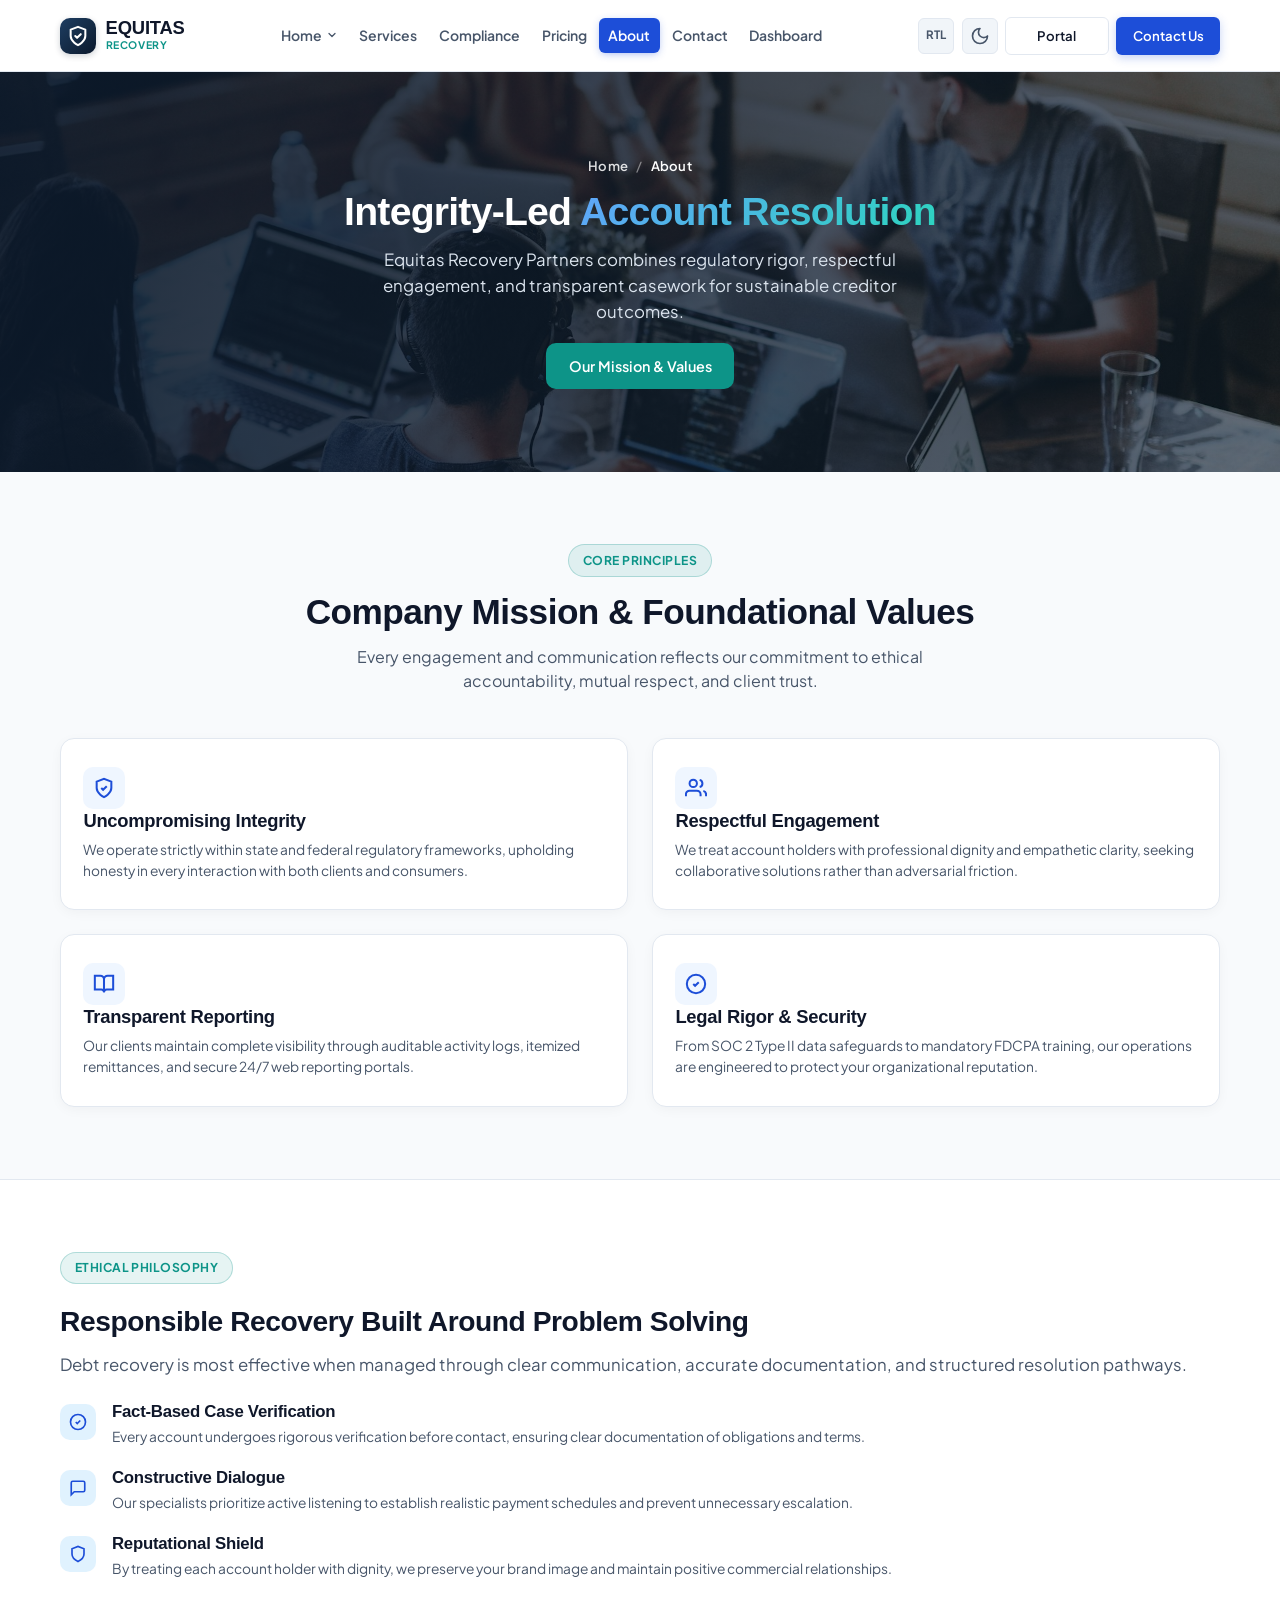
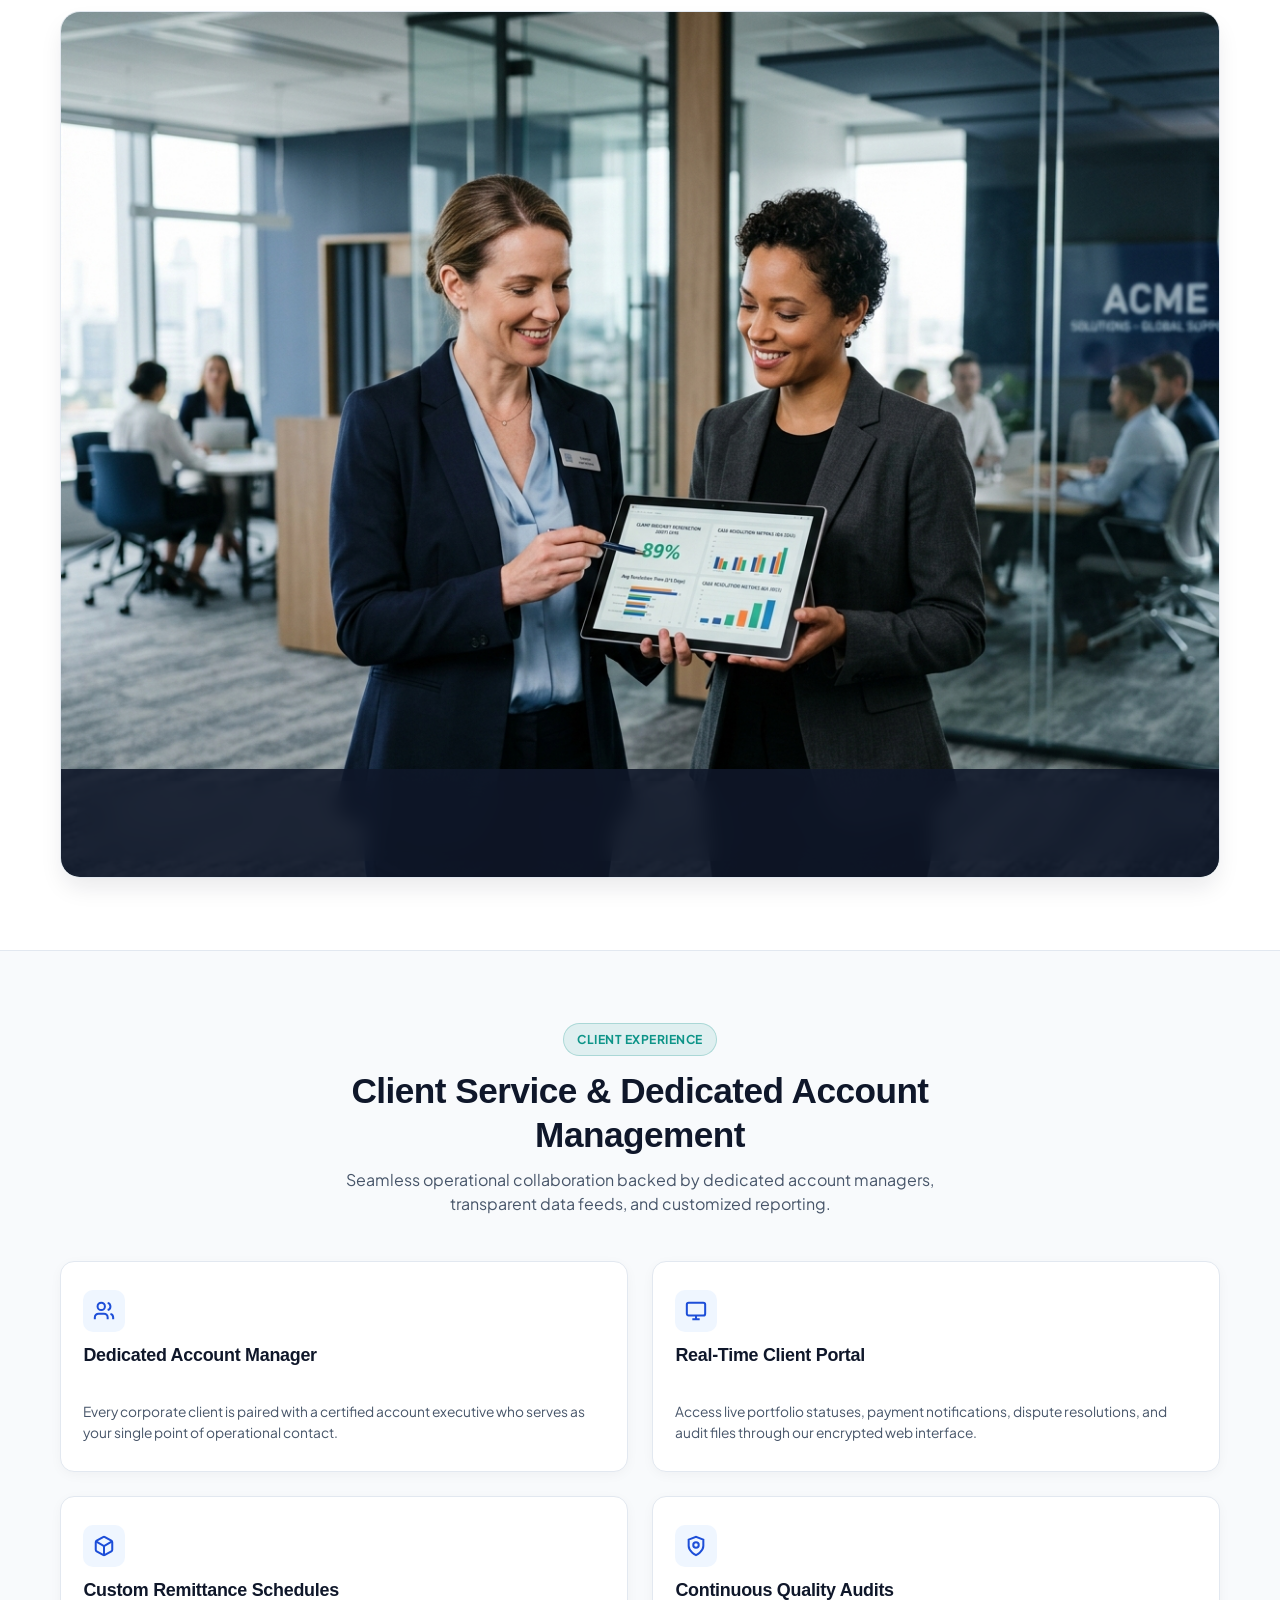
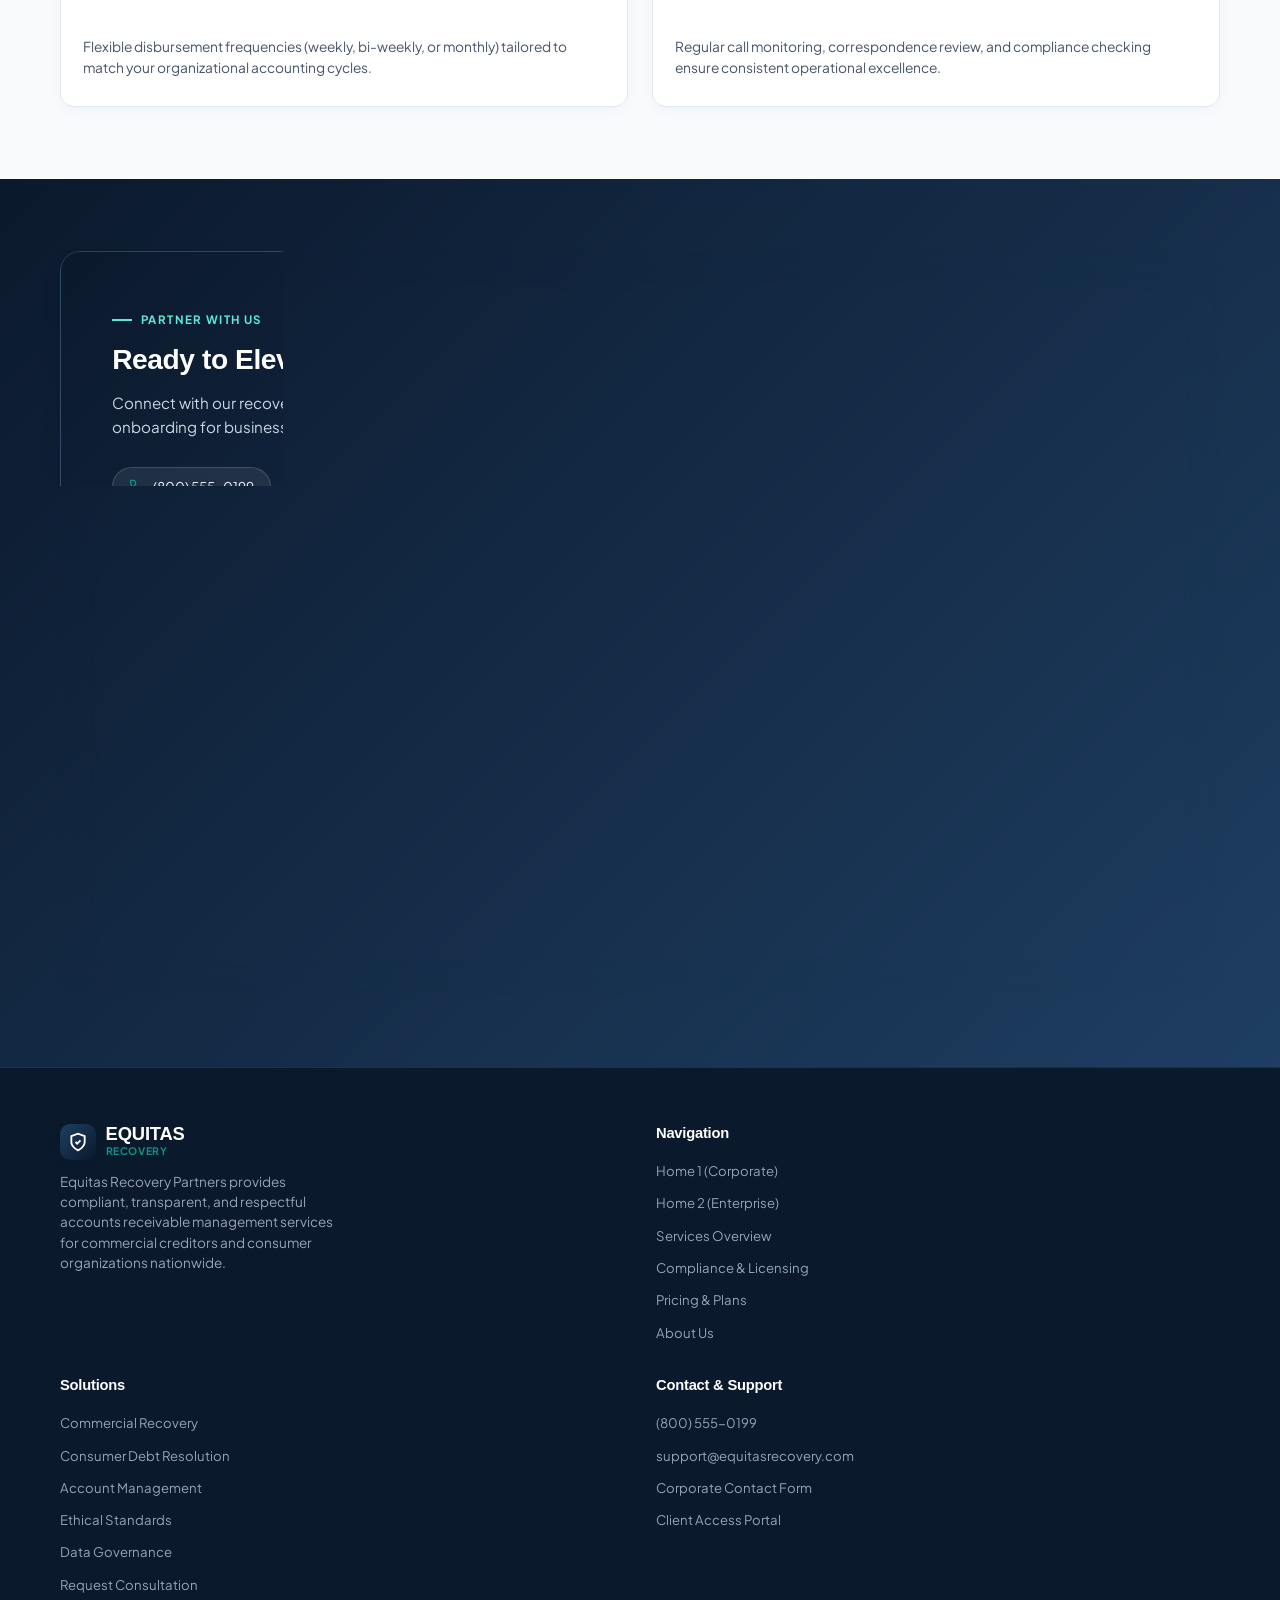
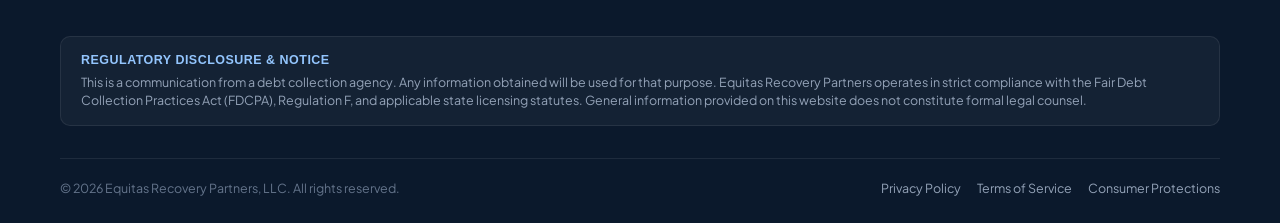
==== commit c1df2c0e: "Update project files" ====
--- a/about.html
+++ b/about.html
@@ -1,158 +1,4 @@
 <!DOCTYPE html>
-<<<<<<< HEAD
-<html lang="en">
-<head>
-<meta charset="UTF-8">
-<meta name="viewport" content="width=device-width, initial-scale=1.0">
-<title>About Us | Meridian Payroll</title>
-<link rel="icon" href="assets/images/logo/logo.svg" type="image/svg+xml">
-<meta name="description" content="The story, mission and team behind Meridian Payroll.">
-<link rel="preconnect" href="https://fonts.googleapis.com">
-<link rel="stylesheet" href="assets/css/style.css">
-<link rel="stylesheet" href="assets/css/responsive.css">
-<link rel="stylesheet" href="assets/css/components.css">
-</head>
-<body>
-  <div id="page-loader" aria-hidden="true">
-    <img src="assets/images/logo/logo.svg" alt="" class="loader-mark">
-    <div class="loader-bar"></div>
-  </div>
-  <!-- ===================== HEADER / NAVBAR ===================== -->
-  <header class="site-header">
-    <div class="container">
-      <a href="index.html" class="brand">
-        <img src="assets/images/logo/logo.svg" alt="Meridian Payroll logo" class="brand-mark-img">
-        <span>
-          Meridian Payroll
-          <span class="brand-tag">Payroll. Perfected.</span>
-        </span>
-      </a>
-
-      <nav class="nav-primary" aria-label="Primary">
-        <div class="nav-item has-dropdown">
-          <a href="index.html" class="nav-link" data-nav-page="index.html">
-            Home
-            <svg class="nav-caret" viewBox="0 0 24 24" fill="none" stroke="currentColor" stroke-width="2.4" stroke-linecap="round" stroke-linejoin="round"><path d="M6 9l6 6 6-6"/></svg>
-          </a>
-          <div class="nav-dropdown">
-            <a href="index.html" data-nav-page="index.html">Home 1<span class="sub">Classic overview</span></a>
-            <a href="home-2.html" data-nav-page="home-2.html">Home 2<span class="sub">Alternate layout</span></a>
-          </div>
-        </div>
-        <div class="nav-item">
-          <a href="services.html" class="nav-link" data-nav-page="services.html">Services</a>
-        </div>
-        <div class="nav-item">
-          <a href="how-it-works.html" class="nav-link" data-nav-page="how-it-works.html">How It Works</a>
-        </div>
-        <div class="nav-item">
-          <a href="pricing.html" class="nav-link" data-nav-page="pricing.html">Pricing</a>
-        </div>
-        <div class="nav-item">
-          <a href="industries.html" class="nav-link" data-nav-page="industries.html">Industries</a>
-        </div>
-        <div class="nav-item">
-          <a href="about.html" class="nav-link" data-nav-page="about.html">About Us</a>
-        </div>
-        <div class="nav-item">
-          <a href="contact.html" class="nav-link" data-nav-page="contact.html">Contact</a>
-        </div>
-        <div class="nav-item">
-          <a href="dashboard.html" class="nav-link" data-nav-page="dashboard.html">Dashboard</a>
-        </div>
-      </nav>
-
-      <div class="header-actions">
-        <button class="theme-toggle" aria-label="Switch to dark mode" type="button">
-          <svg class="icon-sun" viewBox="0 0 24 24" fill="none" stroke="currentColor" stroke-width="2" stroke-linecap="round"><circle cx="12" cy="12" r="4"/><path d="M12 2v2M12 20v2M4.93 4.93l1.41 1.41M17.66 17.66l1.41 1.41M2 12h2M20 12h2M4.93 19.07l1.41-1.41M17.66 6.34l1.41-1.41"/></svg>
-          <svg class="icon-moon" viewBox="0 0 24 24" fill="none" stroke="currentColor" stroke-width="2" stroke-linecap="round" stroke-linejoin="round"><path d="M21 12.79A9 9 0 1 1 11.21 3 7 7 0 0 0 21 12.79z"/></svg>
-        </button>
-
-        <button class="dir-toggle" aria-label="Switch to right-to-left" type="button">
-          <span class="dir-label">RTL</span>
-        </button>
-
-        <a href="login.html" class="btn btn-primary btn-sm" data-nav-page="login.html">Login</a>
-
-        <button class="hamburger" aria-label="Open menu" aria-expanded="false" type="button">
-          <span></span>
-        </button>
-      </div>
-    </div>
-  </header>
-
-  <!-- ===================== MOBILE NAV ===================== -->
-  <div class="mobile-nav" aria-label="Mobile navigation">
-    <div class="mobile-nav-top">
-      <a href="index.html" class="brand">
-        <img src="assets/images/logo/logo.svg" alt="Meridian Payroll logo" class="brand-mark-img">
-        <span>
-          Meridian Payroll
-          <span class="brand-tag">Payroll. Perfected.</span>
-        </span>
-      </a>
-      <button class="mobile-nav-close" aria-label="Close menu" type="button">
-        <svg viewBox="0 0 24 24" fill="none" stroke="currentColor" stroke-width="2.2" stroke-linecap="round" stroke-linejoin="round" width="22" height="22"><path d="M18 6L6 18M6 6l12 12"/></svg>
-      </button>
-    </div>
-    <div class="mobile-nav-links">
-      <div class="mobile-dropdown-toggle mobile-nav-link" data-nav-page="index.html" role="button" tabindex="0">
-        <span>Home</span>
-        <svg class="mobile-caret" viewBox="0 0 24 24" fill="none" stroke="currentColor" stroke-width="2.4" stroke-linecap="round" stroke-linejoin="round"><path d="M6 9l6 6 6-6"/></svg>
-      </div>
-      <div class="mobile-submenu">
-        <a href="index.html" data-nav-page="index.html">Home 1 &mdash; Classic overview</a>
-        <a href="home-2.html" data-nav-page="home-2.html">Home 2 &mdash; Alternate layout</a>
-      </div>
-      <a href="services.html" class="mobile-nav-link" data-nav-page="services.html">Services</a>
-      <a href="how-it-works.html" class="mobile-nav-link" data-nav-page="how-it-works.html">How It Works</a>
-      <a href="pricing.html" class="mobile-nav-link" data-nav-page="pricing.html">Pricing</a>
-      <a href="industries.html" class="mobile-nav-link" data-nav-page="industries.html">Industries</a>
-      <a href="about.html" class="mobile-nav-link" data-nav-page="about.html">About Us</a>
-      <a href="contact.html" class="mobile-nav-link" data-nav-page="contact.html">Contact</a>
-      <a href="dashboard.html" class="mobile-nav-link" data-nav-page="dashboard.html">Dashboard</a>
-    </div>
-    <div class="mobile-nav-footer">
-      <div class="mobile-nav-toggles">
-        <button class="theme-toggle" aria-label="Switch to dark mode" type="button">
-          <svg class="icon-sun" viewBox="0 0 24 24" fill="none" stroke="currentColor" stroke-width="2" stroke-linecap="round"><circle cx="12" cy="12" r="4"/><path d="M12 2v2M12 20v2M4.93 4.93l1.41 1.41M17.66 17.66l1.41-1.41M2 12h2M20 12h2M4.93 19.07l1.41-1.41M17.66 6.34l1.41-1.41"/></svg>
-          <svg class="icon-moon" viewBox="0 0 24 24" fill="none" stroke="currentColor" stroke-width="2" stroke-linecap="round" stroke-linejoin="round"><path d="M21 12.79A9 9 0 1 1 11.21 3 7 7 0 0 0 21 12.79z"/></svg>
-          <span class="theme-label">Theme Mode</span>
-        </button>
-        <button class="dir-toggle" aria-label="Switch to right-to-left" type="button">
-          <span class="dir-label">RTL</span>
-        </button>
-      </div>
-      <a href="login.html" class="btn btn-primary" data-nav-page="login.html">Login</a>
-    </div>
-  </div>
-
-  
-
-  <main>
-
-    <!-- 1. HERO / STORY INTRO -->
-    <section class="inner-page-hero hero hero-about">
-      <div class="container">
-        <div class="anim-fade-up">
-          <span class="eyebrow">Our Story</span>
-          <h1>Built by people who wanted better payroll software.</h1>
-          <p class="lede">Founded in 2014 by small-business owners to make payroll the most reliable, worry-free part of running your business.</p>
-        </div>
-      </div>
-    </section>
-
-    <!-- 2. MISSION & ORIGIN -->
-    <section class="section">
-      <div class="container">
-        <div class="split">
-          <img src="assets/images/hero/about-hero.jpg" alt="Meridian Payroll founders reviewing early product plans" loading="lazy" data-reveal>
-          <div data-reveal>
-            <span class="eyebrow">Our Mission</span>
-            <h2 style="margin-top:16px;">Make payroll a non-event.</h2>
-            <p style="margin-top:14px; color:var(--color-text-muted); font-size:16px;">Meridian Payroll started when our founders, both former small-business owners, got fed up with providers that treated payroll as an afterthought. We built the company we wished we had.</p>
-            <p style="margin-top:14px; color:var(--color-text-muted); font-size:16px;">Payroll should be the most boring, dependable part of running a business. Every single product decision we make is measured against that standard.</p>
-=======
 <html lang="en" dir="ltr" data-theme="light">
 <head>
   <meta charset="UTF-8">
@@ -324,21 +170,11 @@
             <a href="#mission" class="btn btn-teal">
               <span>Our Mission &amp; Values</span>
             </a>
->>>>>>> f8cb4a1 (first commit)
           </div>
         </div>
       </div>
     </section>
 
-<<<<<<< HEAD
-    <!-- 3. VALUES -->
-    <section class="section" style="background:var(--color-surface-alt);">
-      <div class="container">
-        <div class="bento">
-          <div class="card value-card" data-reveal><div class="v-icon"><svg viewBox="0 0 24 24" fill="none" stroke="currentColor" stroke-width="2" stroke-linecap="round" stroke-linejoin="round"><path d="M12 2 4 5v6c0 5 3.5 8.5 8 11 4.5-2.5 8-6 8-11V5l-8-3z"/><path d="m9 12 2 2 4-4"/></svg></div><h3>Accuracy First</h3><p>Every calculation is verified before it ever reaches a paycheck or tax filing.</p></div>
-          <div class="card value-card" data-reveal data-reveal-delay="1"><div class="v-icon"><svg viewBox="0 0 24 24" fill="none" stroke="currentColor" stroke-width="2" stroke-linecap="round" stroke-linejoin="round"><path d="M20.8 4.6a5.5 5.5 0 0 0-7.8 0L12 5.6l-1-1a5.5 5.5 0 0 0-7.8 7.8l1 1L12 21l7.8-7.6 1-1a5.5 5.5 0 0 0 0-7.8z"/></svg></div><h3>People Over Tickets</h3><p>You get a named specialist, not a rotating support queue.</p></div>
-          <div class="card value-card" data-reveal data-reveal-delay="2"><div class="v-icon"><svg viewBox="0 0 24 24" fill="none" stroke="currentColor" stroke-width="2" stroke-linecap="round" stroke-linejoin="round"><circle cx="12" cy="12" r="9"/><circle cx="12" cy="12" r="5"/><circle cx="12" cy="12" r="1.4" fill="currentColor" stroke="none"/></svg></div><h3>Plain-Language Compliance</h3><p>We explain the "why" behind every rule, not just the rule itself.</p></div>
-=======
     <!-- SECTION 2: COMPANY MISSION AND VALUES -->
     <section class="section" id="mission">
       <div class="container">
@@ -404,46 +240,10 @@
               From SOC 2 Type II data safeguards to mandatory FDCPA training, our operations are engineered to protect your organizational reputation.
             </p>
           </div>
->>>>>>> f8cb4a1 (first commit)
         </div>
       </div>
     </section>
 
-<<<<<<< HEAD
-    <!-- 4. TIMELINE -->
-    <section class="section">
-      <div class="container">
-        <div class="section-head center" data-reveal>
-          <span class="eyebrow">Milestones</span>
-          <h2>A decade of getting payroll right.</h2>
-          <p>Key milestones that shaped our journey from a startup to a trusted nationwide payroll provider.</p>
-        </div>
-        <div class="timeline-wrap" data-reveal>
-          <div class="timeline">
-            <div class="timeline-item">
-              <div class="timeline-dot"><svg viewBox="0 0 24 24" fill="none" stroke="currentColor" stroke-width="2" stroke-linecap="round" stroke-linejoin="round"><path d="M17 21v-2a4 4 0 0 0-4-4H5a4 4 0 0 0-4 4v2"/><circle cx="9" cy="7" r="4"/><path d="M23 21v-2a4 4 0 0 0-3-3.87M16 3.13a4 4 0 0 1 0 7.75"/></svg></div>
-              <span class="year">2014</span>
-              <h3>Founded in a co-working space</h3>
-              <p>Two former small-business owners start Meridian to fix the payroll experience they'd struggled with themselves.</p>
-            </div>
-            <div class="timeline-item">
-              <div class="timeline-dot"><svg viewBox="0 0 24 24" fill="none" stroke="currentColor" stroke-width="2" stroke-linecap="round" stroke-linejoin="round"><path d="M3 3v18h18"/><path d="M7 15l4-5 3 3 5-7"/></svg></div>
-              <span class="year">2017</span>
-              <h3>100th client & multi-state expansion</h3>
-              <p>Meridian adds multi-state payroll support as clients expand beyond their home state.</p>
-            </div>
-            <div class="timeline-item">
-              <div class="timeline-dot"><svg viewBox="0 0 24 24" fill="none" stroke="currentColor" stroke-width="2" stroke-linecap="round" stroke-linejoin="round"><path d="M12 2 4 5v6c0 5 3.5 8.5 8 11 4.5-2.5 8-6 8-11V5l-8-3z"/><path d="m9 12 2 2 4-4"/></svg></div>
-              <span class="year">2020</span>
-              <h3>SOC 2 Type II certification achieved</h3>
-              <p>Independent audit confirms our security and compliance controls meet enterprise standards.</p>
-            </div>
-            <div class="timeline-item">
-              <div class="timeline-dot"><svg viewBox="0 0 24 24" fill="none" stroke="currentColor" stroke-width="2" stroke-linecap="round" stroke-linejoin="round"><path d="M20.8 4.6a5.5 5.5 0 0 0-7.8 0L12 5.6l-1-1a5.5 5.5 0 0 0-7.8 7.8l1 1L12 21l7.8-7.6 1-1a5.5 5.5 0 0 0 0-7.8z"/></svg></div>
-              <span class="year">2026</span>
-              <h3>2,400+ businesses served</h3>
-              <p>Meridian now processes payroll across all 50 states for businesses from 5 to 500 employees.</p>
-=======
     <!-- SECTION 3: ETHICAL RECOVERY APPROACH -->
     <section class="section" id="approach" style="background-color: var(--bg-surface); border-top: 1px solid var(--border-color); border-bottom: 1px solid var(--border-color);">
       <div class="container">
@@ -502,37 +302,12 @@
                 <p>"Resolving accounts requires clarity, patience, and unwavering respect for all stakeholders."</p>
                 <cite>— Leadership Team, Equitas Recovery</cite>
               </div>
->>>>>>> f8cb4a1 (first commit)
             </div>
           </div>
         </div>
       </div>
     </section>
 
-<<<<<<< HEAD
-    <!-- 5. LEADERSHIP -->
-    <section class="section" style="background:var(--color-surface-alt);">
-      <div class="container">
-        <div class="section-head center" data-reveal>
-          <span class="eyebrow">Leadership</span>
-          <h2>The team steering Meridian.</h2>
-        </div>
-        <div class="bento">
-          <div class="card testimonial-card" data-reveal style="text-align:center;">
-            <img src="assets/images/avatars/elena-ruiz.jpg" alt="Elena Ruiz, CEO of Meridian Payroll" loading="lazy" style="width:88px; height:88px; border-radius:50%; object-fit:cover; margin:0 auto 16px;">
-            <strong style="display:block; font-size:16px;">Elena Ruiz</strong>
-            <span style="font-size:13.5px; color:var(--color-text-muted);">Co-Founder &amp; CEO</span>
-          </div>
-          <div class="card testimonial-card" data-reveal data-reveal-delay="1" style="text-align:center;">
-            <img src="assets/images/avatars/david-okafor.jpg" alt="David Okafor, Head of Compliance at Meridian Payroll" loading="lazy" style="width:88px; height:88px; border-radius:50%; object-fit:cover; margin:0 auto 16px;">
-            <strong style="display:block; font-size:16px;">David Okafor</strong>
-            <span style="font-size:13.5px; color:var(--color-text-muted);">Co-Founder &amp; Head of Compliance</span>
-          </div>
-          <div class="card testimonial-card" data-reveal data-reveal-delay="2" style="text-align:center;">
-            <img src="assets/images/avatars/naomi-chen.jpg" alt="Naomi Chen, VP of Client Success at Meridian Payroll" loading="lazy" style="width:88px; height:88px; border-radius:50%; object-fit:cover; margin:0 auto 16px;">
-            <strong style="display:block; font-size:16px;">Naomi Chen</strong>
-            <span style="font-size:13.5px; color:var(--color-text-muted);">VP of Client Success</span>
-=======
     <!-- SECTION 4: CLIENT SERVICE AND ACCOUNT MANAGEMENT -->
     <section class="section" id="accountManagement">
       <div class="container">
@@ -599,37 +374,11 @@
             <p>
               Regular call monitoring, correspondence review, and compliance checking ensure consistent operational excellence.
             </p>
->>>>>>> f8cb4a1 (first commit)
           </div>
         </div>
       </div>
     </section>
 
-<<<<<<< HEAD
-    <!-- 6. STATS -->
-    <section class="section">
-      <div class="container">
-        <div class="stats-grid">
-          <div class="stat-card" data-reveal><div class="num"><span data-count-to="2014" data-count-suffix="">0</span></div><div class="label">Year founded</div></div>
-          <div class="stat-card" data-reveal><div class="num"><span data-count-to="2400" data-count-suffix="+">0+</span></div><div class="label">Businesses served</div></div>
-          <div class="stat-card" data-reveal><div class="num"><span data-count-to="140" data-count-suffix="">0</span></div><div class="label">Team members</div></div>
-          <div class="stat-card" data-reveal><div class="num"><span data-count-to="50" data-count-suffix="">0</span></div><div class="label">States covered</div></div>
-        </div>
-      </div>
-    </section>
-
-    <!-- 7. CTA -->
-    <section class="section">
-      <div class="container">
-        <div class="cta-banner" data-reveal>
-          <div>
-            <h2>Want to see if we're a fit for your business?</h2>
-            <p>Have a quick conversation with our team — no sales pressure, just an honest answer about whether Meridian makes sense for you.</p>
-          </div>
-          <div class="cta-banner-actions">
-            <a href="contact.html" class="btn btn-primary btn-lg">Contact Us</a>
-            <a href="services.html" class="btn btn-outline btn-lg">See Our Services</a>
-=======
     <!-- SECTION 5: CONTACT / CONSULTATION CTA -->
     <section class="section cta-section" id="aboutCta">
       <div class="container">
@@ -690,7 +439,6 @@
                 </form>
               </div>
             </div>
->>>>>>> f8cb4a1 (first commit)
           </div>
         </div>
       </div>
@@ -698,32 +446,6 @@
 
   </main>
 
-<<<<<<< HEAD
-  <!-- ===================== FOOTER ===================== -->
-  <footer class="site-footer">
-    <div class="container">
-      <div class="footer-grid">
-        <div class="footer-col footer-brand">
-          <a href="index.html" class="brand" style="color:#fff;">
-            <img src="assets/images/logo/logo.svg" alt="Meridian Payroll logo" class="brand-mark-img">
-            <span>Meridian Payroll</span>
-          </a>
-          <p>Full-service payroll processing, tax compliance and benefits administration for growing businesses. Accurate, on time, every pay cycle.</p>
-          <div class="footer-socials" style="margin-top:20px;">
-            <a href="#" aria-label="LinkedIn"><svg viewBox="0 0 24 24" fill="currentColor"><path d="M4.98 3.5C4.98 4.88 3.87 6 2.5 6S0 4.88 0 3.5 1.12 1 2.5 1s2.48 1.12 2.48 2.5zM.24 8.25h4.5V23H.24V8.25zM8.5 8.25h4.31v2.02h.06c.6-1.13 2.07-2.32 4.26-2.32 4.55 0 5.39 3 5.39 6.9V23h-4.5v-6.7c0-1.6-.03-3.66-2.23-3.66-2.23 0-2.57 1.74-2.57 3.55V23H8.5V8.25z"/></svg></a>
-            <a href="#" aria-label="Twitter/X"><svg viewBox="0 0 24 24" fill="currentColor"><path d="M18.9 2H22l-7.6 8.7L23.3 22h-6.9l-5.4-6.6L4.8 22H1.7l8.2-9.3L1 2h7.1l4.9 6.1L18.9 2z"/></svg></a>
-            <a href="#" aria-label="Facebook"><svg viewBox="0 0 24 24" fill="currentColor"><path d="M13.5 22v-9h3l.5-3.5h-3.5V7.4c0-1 .3-1.7 1.8-1.7h1.9V2.5C16.9 2.4 15.7 2.3 14.4 2.3c-2.8 0-4.7 1.7-4.7 4.8v2.4H7.2V13h2.5v9h3.8z"/></svg></a>
-          </div>
-        </div>
-
-        <div class="footer-col">
-          <h4>Company</h4>
-          <ul>
-            <li><a href="about.html">About Us</a></li>
-            <li><a href="how-it-works.html">How It Works</a></li>
-            <li><a href="industries.html">Industries Served</a></li>
-            <li><a href="contact.html">Contact</a></li>
-=======
   <!-- Shared Footer -->
   <footer class="site-footer" id="siteFooter">
     <div class="container">
@@ -755,19 +477,11 @@
             <li><a href="compliance.html">Compliance &amp; Licensing</a></li>
             <li><a href="pricing.html">Pricing &amp; Plans</a></li>
             <li><a href="about.html">About Us</a></li>
->>>>>>> f8cb4a1 (first commit)
           </ul>
         </div>
 
         <div class="footer-col">
           <h4>Solutions</h4>
-<<<<<<< HEAD
-          <ul>
-            <li><a href="services.html">Payroll Processing</a></li>
-            <li><a href="services.html">Tax Compliance</a></li>
-            <li><a href="services.html">Benefits Administration</a></li>
-            <li><a href="pricing.html">Pricing Plans</a></li>
-=======
           <ul class="footer-links">
             <li><a href="services.html#commercial">Commercial Recovery</a></li>
             <li><a href="services.html#consumer">Consumer Debt Resolution</a></li>
@@ -775,35 +489,20 @@
             <li><a href="compliance.html#principles">Ethical Standards</a></li>
             <li><a href="compliance.html#security">Data Governance</a></li>
             <li><a href="contact.html">Request Consultation</a></li>
->>>>>>> f8cb4a1 (first commit)
           </ul>
         </div>
 
         <div class="footer-col">
-<<<<<<< HEAD
-          <h4>Client Access</h4>
-          <ul>
-            <li><a href="login.html">Client Login</a></li>
-            <li><a href="register.html">Create an Account</a></li>
-            <li><a href="dashboard.html">Guest Dashboard Preview</a></li>
-            <li><a href="contact.html">Support</a></li>
-=======
           <h4>Contact &amp; Support</h4>
           <ul class="footer-links">
             <li><a href="tel:+18005550199">(800) 555-0199</a></li>
             <li><a href="mailto:support@equitasrecovery.com">support@equitasrecovery.com</a></li>
             <li><a href="contact.html">Corporate Contact Form</a></li>
             <li><a href="contact.html">Client Access Portal</a></li>
->>>>>>> f8cb4a1 (first commit)
           </ul>
         </div>
       </div>
 
-<<<<<<< HEAD
-      <div class="footer-bottom">
-        <p>&copy; 2026 Meridian Payroll, Inc. All rights reserved.</p>
-        <p>Privacy Policy &nbsp;•&nbsp; Terms of Service &nbsp;•&nbsp; Security</p>
-=======
       <div class="footer-compliance-banner">
         <h5>Regulatory Disclosure &amp; Notice</h5>
         <p>
@@ -818,17 +517,10 @@
           <a href="compliance.html">Terms of Service</a>
           <a href="compliance.html">Consumer Protections</a>
         </div>
->>>>>>> f8cb4a1 (first commit)
       </div>
     </div>
   </footer>
 
-<<<<<<< HEAD
-  <button class="back-to-top" aria-label="Back to top" type="button">
-    <svg viewBox="0 0 24 24" fill="none" stroke="currentColor" stroke-width="2.2" stroke-linecap="round" stroke-linejoin="round"><path d="M12 19V5M5 12l7-7 7 7"/></svg>
-  </button>
-<script src="assets/js/main.js"></script>
-=======
   <!-- Back to Top Button -->
   <button type="button" class="back-to-top-btn" id="backToTopBtn" aria-label="Back to top">
     <svg width="20" height="20" viewBox="0 0 24 24" fill="none" stroke="currentColor" stroke-width="2.5" stroke-linecap="round" stroke-linejoin="round">
@@ -837,6 +529,5 @@
   </button>
 
   <script src="assets/js/main.js"></script>
->>>>>>> f8cb4a1 (first commit)
 </body>
 </html>
--- a/assets/css/style.css
+++ b/assets/css/style.css
@@ -1,206 +1,4 @@
 /* ==========================================================================
-<<<<<<< HEAD
-   MERIDIAN PAYROLL — GLOBAL STYLES / DESIGN TOKENS
-   Corporate, precise, trustworthy B2B payroll & compliance platform.
-   ========================================================================== */
-
-@import url('https://fonts.googleapis.com/css2?family=Sora:wght@400;500;600;700;800&family=Inter:wght@400;500;600;700&display=swap');
-
-/* --------------------------------------------------------------------------
-   1. DESIGN TOKENS — LIGHT MODE (default)
-   -------------------------------------------------------------------------- */
-:root {
-  /* Brand */
-  --color-primary: #0E2A47;         /* deep navy - authority, trust */
-  --color-primary-600: #123657;
-  --color-primary-700: #0A1F35;
-  --color-accent: #0E9F6E;          /* emerald - growth, payroll/finance */
-  --color-accent-600: #0B7F58;
-  --color-accent-soft: #E4F6EF;
-  --color-gold: #B8912E;            /* premium accent, sparingly */
-  --color-gold-soft: #F6EFDD;
-
-  /* Surfaces */
-  --color-bg: #F6F8FB;
-  --color-surface: #FFFFFF;
-  --color-surface-alt: #EFF3F8;
-  --color-border: #E2E8F0;
-
-  /* Text */
-  --color-text: #101828;
-  --color-text-muted: #5B6472;
-  --color-text-inverse: #F7F9FC;
-
-  /* Status */
-  --color-success: #15803D;
-  --color-warning: #B45309;
-  --color-error: #B91C1C;
-
-  /* Solid button fill — deliberately theme-independent.
-     Verified >=5:1 contrast with white text in both light and dark mode
-     (bright dark-mode accent greens fail AA when used as a solid fill). */
-  --color-btn-fill: #0B7F58;
-  --color-btn-fill-hover: #095F42;
-
-  /* Elevation */
-  --shadow-sm: 0 1px 2px rgba(16, 24, 40, 0.06);
-  --shadow-md: 0 6px 20px rgba(16, 24, 40, 0.08);
-  --shadow-lg: 0 20px 45px rgba(14, 42, 71, 0.14);
-
-  /* Radius */
-  --radius-sm: 8px;
-  --radius-md: 14px;
-  --radius-lg: 22px;
-  --radius-pill: 999px;
-
-  /* Type */
-  --font-heading: 'Sora', 'Segoe UI', sans-serif;
-  --font-body: 'Inter', 'Segoe UI', sans-serif;
-
-  /* Layout */
-  --container-max: 1280px;
-  --header-height: 84px;
-
-  /* Motion */
-  --ease-premium: cubic-bezier(0.22, 1, 0.36, 1);
-  --dur-fast: 180ms;
-  --dur-med: 420ms;
-  --dur-slow: 800ms;
-}
-
-/* --------------------------------------------------------------------------
-   2. DESIGN TOKENS — DARK MODE
-   -------------------------------------------------------------------------- */
-[data-theme="dark"] {
-  --color-primary: #EAF1F8;
-  --color-primary-600: #C9D9EA;
-  --color-primary-700: #FFFFFF;
-  --color-accent: #22C08C;
-  --color-accent-600: #3FDDA6;
-  --color-accent-soft: #103328;
-  --color-gold: #E4C468;
-  --color-gold-soft: #2A2412;
-
-  --color-bg: #0A1420;
-  --color-surface: #101B2D;
-  --color-surface-alt: #16233A;
-  --color-border: #223047;
-
-  --color-text: #F1F5F9;
-  --color-text-muted: #97A4B8;
-  --color-text-inverse: #0A1420;
-
-  --color-success: #34D399;
-  --color-warning: #FBBF24;
-  --color-error: #F87171;
-
-  --shadow-sm: 0 1px 2px rgba(0, 0, 0, 0.35);
-  --shadow-md: 0 10px 30px rgba(0, 0, 0, 0.45);
-  --shadow-lg: 0 25px 60px rgba(0, 0, 0, 0.55);
-}
-
-/* --------------------------------------------------------------------------
-   3. RESET / BASE
-   -------------------------------------------------------------------------- */
-* { box-sizing: border-box; margin: 0; padding: 0; }
-
-html {
-  scroll-behavior: smooth;
-  -webkit-text-size-adjust: 100%;
-}
-
-html, body { max-width: 100%; overflow-x: clip; }
-
-body {
-  font-family: var(--font-body);
-  background-color: var(--color-bg);
-  color: var(--color-text);
-  line-height: 1.6;
-  -webkit-font-smoothing: antialiased;
-  transition: background-color var(--dur-med) var(--ease-premium), color var(--dur-med) var(--ease-premium);
-}
-
-img { max-width: 100%; display: block; }
-
-a { color: inherit; text-decoration: none; }
-
-button { font-family: inherit; cursor: pointer; border: none; background: none; }
-
-ul, ol { list-style: none; }
-
-h1, h2, h3, h4, h5, h6 {
-  font-family: var(--font-heading);
-  color: var(--color-text);
-  line-height: 1.15;
-  letter-spacing: -0.01em;
-  font-weight: 700;
-}
-
-::selection { background: var(--color-accent); color: #fff; }
-
-/* Focus visibility (a11y) */
-a:focus-visible, button:focus-visible, input:focus-visible, textarea:focus-visible, select:focus-visible {
-  outline: 2px solid var(--color-accent);
-  outline-offset: 2px;
-}
-
-/* Respect reduced motion */
-@media (prefers-reduced-motion: reduce) {
-  *, *::before, *::after {
-    animation-duration: 0.001ms !important;
-    animation-iteration-count: 1 !important;
-    transition-duration: 0.001ms !important;
-    scroll-behavior: auto !important;
-  }
-}
-
-/* --------------------------------------------------------------------------
-   4. LAYOUT UTILITIES
-   -------------------------------------------------------------------------- */
-.container {
-  width: 100%;
-  max-width: var(--container-max);
-  margin: 0 auto;
-  padding: 0 24px;
-}
-
-@media (min-width: 1024px) { .container { padding: 0 40px; } }
-
-.section { padding: 96px 0; }
-@media (max-width: 767px) { .section { padding: 64px 0; } }
-
-.eyebrow {
-  display: inline-flex;
-  align-items: center;
-  gap: 8px;
-  width: fit-content;
-  max-width: fit-content;
-  font-family: var(--font-body);
-  font-size: 13px;
-  font-weight: 700;
-  letter-spacing: 0.12em;
-  text-transform: uppercase;
-  color: var(--color-accent-600);
-  background: var(--color-accent-soft);
-  padding: 7px 16px;
-  border-radius: var(--radius-pill);
-}
-
-.eyebrow::before {
-  content: "";
-  width: 6px;
-  height: 6px;
-  border-radius: 50%;
-  background: var(--color-accent-600);
-  display: inline-block;
-}
-
-.text-muted { color: var(--color-text-muted); }
-
-/* --------------------------------------------------------------------------
-   5. BUTTONS
-   -------------------------------------------------------------------------- */
-=======
    EQUITAS RECOVERY PARTNERS — COMPLETE DESIGN SYSTEM & STYLESHEET
    Supports: Home 1, Home 2, Services Page
    Features: Light/Dark Mode, RTL/LTR, Tablet 2-Column, Mobile Stack
@@ -493,20 +291,10 @@
 }
 
 /* Buttons */
->>>>>>> f8cb4a1 (first commit)
 .btn {
   display: inline-flex;
   align-items: center;
   justify-content: center;
-<<<<<<< HEAD
-  gap: 10px;
-  font-family: var(--font-body);
-  font-weight: 600;
-  font-size: 15px;
-  padding: 13px 26px;
-  border-radius: var(--radius-sm);
-  transition: transform var(--dur-fast) var(--ease-premium), box-shadow var(--dur-fast) var(--ease-premium), background-color var(--dur-fast) var(--ease-premium), color var(--dur-fast) var(--ease-premium), border-color var(--dur-fast) var(--ease-premium);
-=======
   gap: 0.45rem;
   height: 46px;
   padding: 0 1.35rem;
@@ -517,49 +305,10 @@
   cursor: pointer;
   transition: all var(--transition-normal);
   text-align: center;
->>>>>>> f8cb4a1 (first commit)
   white-space: nowrap;
 }
 
 .btn-primary {
-<<<<<<< HEAD
-  background: var(--color-btn-fill);
-  color: #FFFFFF;
-  box-shadow: var(--shadow-sm);
-}
-.btn-primary:hover { background: var(--color-btn-fill-hover); transform: translateY(-2px); box-shadow: var(--shadow-md); }
-
-.btn-outline {
-  background: transparent;
-  color: var(--color-text);
-  border: 1.5px solid var(--color-border);
-}
-.btn-outline:hover { border-color: var(--color-accent); color: var(--color-accent-600); transform: translateY(-2px); }
-
-.btn-ghost {
-  background: transparent;
-  color: var(--color-text);
-}
-.btn-ghost:hover { color: var(--color-accent-600); }
-
-.btn-lg { padding: 16px 32px; font-size: 16px; }
-.btn-sm { padding: 9px 18px; font-size: 13.5px; }
-
-/* --------------------------------------------------------------------------
-   6. CARD BASE (consistent card system used across pages)
-   -------------------------------------------------------------------------- */
-.card {
-  background: var(--color-surface);
-  border: 1px solid var(--color-border);
-  border-radius: var(--radius-md);
-  transition: transform var(--dur-fast) var(--ease-premium), box-shadow var(--dur-fast) var(--ease-premium), border-color var(--dur-fast) var(--ease-premium);
-}
-.card:hover { transform: translateY(-4px); box-shadow: var(--shadow-md); border-color: transparent; }
-
-/* --------------------------------------------------------------------------
-   7. HEADER / NAVBAR
-   -------------------------------------------------------------------------- */
-=======
   background-color: var(--primary-600);
   color: #ffffff;
   box-shadow: 0 3px 10px rgba(29, 78, 216, 0.25);
@@ -654,182 +403,11 @@
 /* ==========================================================================
    SHARED HEADER & NAVIGATION
    ========================================================================== */
->>>>>>> f8cb4a1 (first commit)
 .site-header {
   position: sticky;
   top: 0;
   z-index: 1000;
   height: var(--header-height);
-<<<<<<< HEAD
-  display: flex;
-  align-items: center;
-  background: rgba(246, 248, 251, 0.82);
-  backdrop-filter: blur(14px);
-  -webkit-backdrop-filter: blur(14px);
-  border-bottom: 1px solid var(--color-border);
-  transition: background-color var(--dur-med) var(--ease-premium), border-color var(--dur-med) var(--ease-premium);
-}
-[data-theme="dark"] .site-header { background: rgba(10, 20, 32, 0.82); }
-
-.site-header .container { display: flex; align-items: center; justify-content: space-between; gap: 24px; }
-
-.brand { display: flex; align-items: center; gap: 10px; font-family: var(--font-heading); font-weight: 800; font-size: 20px; color: var(--color-text); }
-.brand-mark {
-  width: 38px; height: 38px; border-radius: 10px;
-  background: linear-gradient(135deg, var(--color-primary) 0%, var(--color-accent) 100%);
-  display: flex; align-items: center; justify-content: center;
-  color: #fff; font-family: var(--font-heading); font-weight: 800; font-size: 16px;
-  flex-shrink: 0;
-}
-[data-theme="dark"] .brand-mark { background: linear-gradient(135deg, #1a2c44 0%, var(--color-accent) 100%); }
-
-.brand-tag { display: block; font-family: var(--font-body); font-weight: 500; font-size: 11px; color: var(--color-text-muted); letter-spacing: 0.03em; }
-
-/* Primary nav */
-.nav-primary { display: none; align-items: center; gap: 4px; }
-@media (min-width: 1280px) { .nav-primary { display: flex; } }
-
-.brand-mark-img {
-  width: 38px; height: 38px; border-radius: 10px;
-  flex-shrink: 0; display: block;
-  transition: transform var(--dur-fast) var(--ease-premium);
-}
-.brand:hover .brand-mark-img { transform: rotate(-6deg) scale(1.04); }
-
-.nav-link {
-  position: relative;
-  display: flex;
-  align-items: center;
-  gap: 5px;
-  padding: 9px 11px;
-  font-size: 14px;
-  font-weight: 600;
-  color: var(--color-text);
-  border-radius: var(--radius-sm);
-  transition: color var(--dur-fast) ease, background-color var(--dur-fast) ease;
-  white-space: nowrap;
-}
-.nav-link:hover { color: var(--color-accent-600); background: var(--color-accent-soft); }
-
-.nav-link.is-active { color: var(--color-accent-600); }
-.nav-link.is-active::after {
-  content: "";
-  position: absolute;
-  left: 11px; right: 11px; bottom: 3px;
-  height: 2px;
-  border-radius: 2px;
-  background: var(--color-accent-600);
-}
-
-.nav-caret { width: 10px; height: 10px; transition: transform var(--dur-fast) ease; }
-.nav-item.has-dropdown:hover .nav-caret,
-.nav-item.has-dropdown.is-open .nav-caret { transform: rotate(180deg); }
-
-.nav-item { position: relative; }
-
-.nav-dropdown {
-  position: absolute;
-  top: calc(100% + 10px);
-  left: 0;
-  min-width: 220px;
-  background: var(--color-surface);
-  border: 1px solid var(--color-border);
-  border-radius: var(--radius-md);
-  box-shadow: var(--shadow-lg);
-  padding: 10px;
-  opacity: 0;
-  visibility: hidden;
-  transform: translateY(8px);
-  transition: opacity var(--dur-fast) var(--ease-premium), transform var(--dur-fast) var(--ease-premium), visibility var(--dur-fast);
-}
-.nav-item.has-dropdown:hover .nav-dropdown,
-.nav-item.has-dropdown.is-open .nav-dropdown {
-  opacity: 1; visibility: visible; transform: translateY(0);
-}
-.nav-dropdown a {
-  display: flex; flex-direction: column; gap: 2px;
-  padding: 10px 12px; border-radius: var(--radius-sm);
-  font-size: 14px; font-weight: 600; color: var(--color-text);
-}
-.nav-dropdown a:hover { background: var(--color-accent-soft); color: var(--color-accent-600); }
-.nav-dropdown a.is-active,
-.nav-dropdown a.active {
-  background: var(--color-accent-soft);
-  color: var(--color-accent-600);
-  font-weight: 700;
-  border-inline-start: 3px solid var(--color-accent-600);
-  padding-inline-start: 9px;
-}
-.nav-dropdown a span.sub { font-size: 12px; font-weight: 400; color: var(--color-text-muted); }
-.nav-dropdown a.is-active span.sub,
-.nav-dropdown a.active span.sub {
-  color: var(--color-accent-700);
-  font-weight: 500;
-}
-
-/* Header actions */
-.header-actions { display: flex; align-items: center; gap: 10px; }
-
-@media (max-width: 1279px) {
-  .header-actions > .btn-primary,
-  .header-actions > .theme-toggle,
-  .header-actions > .dir-toggle { display: none; }
-}
-
-.theme-toggle {
-  width: 42px; height: 42px;
-  border-radius: 50%;
-  border: 1px solid var(--color-border);
-  display: flex; align-items: center; justify-content: center;
-  color: var(--color-text);
-  transition: border-color var(--dur-fast) ease, background-color var(--dur-fast) ease, transform var(--dur-fast) ease;
-  flex-shrink: 0;
-}
-.theme-toggle:hover { border-color: var(--color-accent); transform: rotate(20deg); }
-.theme-toggle svg { width: 19px; height: 19px; }
-.theme-toggle .icon-moon { display: none; }
-[data-theme="dark"] .theme-toggle .icon-sun { display: none; }
-[data-theme="dark"] .theme-toggle .icon-moon { display: block; }
-
-.dir-toggle {
-  height: 42px;
-  padding: 0 13px;
-  border-radius: var(--radius-pill);
-  border: 1px solid var(--color-border);
-  display: flex; align-items: center; justify-content: center;
-  color: var(--color-text);
-  font-family: var(--font-body);
-  font-weight: 700;
-  font-size: 12.5px;
-  letter-spacing: 0.02em;
-  transition: border-color var(--dur-fast) ease, background-color var(--dur-fast) ease, color var(--dur-fast) ease;
-  flex-shrink: 0;
-}
-.dir-toggle:hover { border-color: var(--color-accent); color: var(--color-accent-600); background: var(--color-accent-soft); }
-.dir-toggle .dir-label { pointer-events: none; }
-
-.hamburger {
-  display: flex;
-  width: 42px; height: 42px;
-  border-radius: 50%;
-  border: 1px solid var(--color-border);
-  align-items: center; justify-content: center;
-  flex-shrink: 0;
-}
-@media (min-width: 1280px) { .hamburger { display: none; } }
-.hamburger span { display: block; width: 18px; height: 2px; background: var(--color-text); position: relative; transition: transform var(--dur-fast) ease, opacity var(--dur-fast) ease; }
-.hamburger span::before, .hamburger span::after { content:""; position:absolute; width: 18px; height: 2px; background: var(--color-text); left: 0; transition: transform var(--dur-fast) ease, top var(--dur-fast) ease; }
-.hamburger span::before { top: -6px; }
-.hamburger span::after { top: 6px; }
-.hamburger.is-active span { background: transparent; }
-.hamburger.is-active span::before { top: 0; transform: rotate(45deg); }
-.hamburger.is-active span::after { top: 0; transform: rotate(-45deg); }
-
-/* --------------------------------------------------------------------------
-   8. MOBILE NAV
-   -------------------------------------------------------------------------- */
-.mobile-nav {
-=======
   background-color: var(--bg-surface);
   border-bottom: 1px solid var(--border-color);
   display: flex;
@@ -1083,376 +661,10 @@
 }
 
 .mobile-nav-drawer {
->>>>>>> f8cb4a1 (first commit)
   position: fixed;
   top: 0;
   right: 0;
   bottom: 0;
-<<<<<<< HEAD
-  left: 0;
-  background: var(--color-bg);
-  z-index: 1050;
-  padding: 16px 20px 28px;
-  overflow-y: auto;
-  transform: none;
-  display: none;
-  flex-direction: column;
-  box-sizing: border-box;
-}
-.mobile-nav.is-open { display: flex; }
-@media (min-width: 1280px) { .mobile-nav { display: none !important; } }
-
-.mobile-nav-top {
-  display: flex;
-  align-items: center;
-  justify-content: space-between;
-  padding-bottom: 14px;
-  border-bottom: 1px solid var(--color-border);
-  margin-bottom: 8px;
-  flex-shrink: 0;
-}
-.mobile-nav-top .brand {
-  font-size: 18px;
-}
-.mobile-nav-top .brand-mark-img {
-  width: 36px;
-  height: 36px;
-}
-.mobile-nav-close {
-  width: 40px;
-  height: 40px;
-  border-radius: 50%;
-  border: 1px solid var(--color-border);
-  display: flex;
-  align-items: center;
-  justify-content: center;
-  color: var(--color-text);
-  cursor: pointer;
-  background: transparent;
-  flex-shrink: 0;
-  transition: background-color var(--dur-fast) ease, border-color var(--dur-fast) ease, transform var(--dur-fast) ease;
-}
-.mobile-nav-close:hover {
-  background: var(--color-accent-soft);
-  border-color: var(--color-accent);
-  color: var(--color-accent-600);
-  transform: rotate(90deg);
-}
-
-.mobile-nav-links {
-  display: flex;
-  flex-direction: column;
-  flex: 1 0 auto;
-}
-
-.mobile-nav-link {
-  display: flex; align-items: center; justify-content: space-between;
-  padding: 15px 4px;
-  font-size: 16px; font-weight: 600;
-  border-bottom: 1px solid var(--color-border);
-  color: var(--color-text);
-}
-.mobile-nav-link.is-active { color: var(--color-accent-600); }
-.mobile-nav-links > .mobile-nav-link:last-child,
-.mobile-nav-links > *:last-child {
-  border-bottom: none;
-}
-
-.mobile-dropdown-toggle .mobile-caret { width: 16px; height: 16px; transition: transform var(--dur-fast) ease; }
-.mobile-dropdown-toggle.is-open .mobile-caret { transform: rotate(180deg); }
-
-.mobile-submenu {
-  max-height: 0;
-  overflow: hidden;
-  transition: max-height var(--dur-med) var(--ease-premium);
-}
-.mobile-submenu a {
-  display: block;
-  padding: 12px 4px 12px 16px;
-  font-size: 14.5px; font-weight: 500;
-  color: var(--color-text-muted);
-  border-bottom: 1px solid var(--color-border);
-}
-.mobile-submenu a:hover, .mobile-submenu a.is-active, .mobile-submenu a.active { color: var(--color-accent-600); font-weight: 700; border-inline-start: 3px solid var(--color-accent-600); padding-inline-start: 13px; }
-
-.mobile-nav-footer {
-  margin-top: 16px;
-  display: flex;
-  flex-direction: column;
-  gap: 12px;
-  padding-top: 18px;
-  border-top: 1px solid var(--color-border);
-  flex-shrink: 0;
-}
-
-.mobile-nav-toggles {
-  display: grid;
-  grid-template-columns: 1fr 1fr;
-  gap: 10px;
-}
-
-.mobile-nav-toggles .theme-toggle,
-.mobile-nav-toggles .dir-toggle {
-  width: 100%;
-  height: 44px;
-  border-radius: var(--radius-sm);
-  display: inline-flex;
-  align-items: center;
-  justify-content: center;
-  gap: 8px;
-  background: var(--color-surface);
-  color: var(--color-text);
-  font-family: var(--font-body);
-  font-size: 13px;
-  font-weight: 600;
-  border: 1px solid var(--color-border);
-  cursor: pointer;
-  transition: border-color var(--dur-fast) ease, background-color var(--dur-fast) ease, color var(--dur-fast) ease;
-}
-.mobile-nav-toggles .theme-toggle:hover,
-.mobile-nav-toggles .dir-toggle:hover {
-  border-color: var(--color-accent);
-  background: var(--color-accent-soft);
-  color: var(--color-accent-600);
-  transform: none;
-}
-.mobile-nav-toggles .theme-toggle svg {
-  flex-shrink: 0;
-}
-
-.mobile-nav-footer .btn { width: 100%; margin-top: 0; }
-
-/* --------------------------------------------------------------------------
-   9. FOOTER
-   -------------------------------------------------------------------------- */
-.site-footer {
-  background: var(--color-primary);
-  color: var(--color-text-inverse);
-  padding: 80px 0 0;
-  margin-top: 0;
-}
-[data-theme="dark"] .site-footer { background: #060D17; }
-
-.footer-grid {
-  display: grid;
-  grid-template-columns: 1.4fr repeat(3, 1fr);
-  gap: 48px;
-  padding-bottom: 56px;
-  border-bottom: 1px solid rgba(255,255,255,0.12);
-}
-@media (max-width: 900px) { .footer-grid { grid-template-columns: 1fr 1fr; } }
-@media (max-width: 560px) { .footer-grid { grid-template-columns: 1fr; } }
-
-.footer-col h4 { font-size: 14px; letter-spacing: 0.06em; text-transform: uppercase; color: rgba(255,255,255,0.55); margin-bottom: 18px; font-family: var(--font-body); font-weight: 700; }
-.footer-col a, .footer-col p { color: rgba(255,255,255,0.82); font-size: 14.5px; }
-.footer-col ul li { margin-bottom: 12px; }
-.footer-col a:hover { color: var(--color-accent-600); }
-
-.footer-brand p { color: rgba(255,255,255,0.68); max-width: 320px; margin-top: 14px; font-size: 14.5px; }
-
-.footer-bottom {
-  display: flex; align-items: center; justify-content: space-between;
-  flex-wrap: wrap; gap: 16px;
-  padding: 26px 0;
-  font-size: 13.5px;
-  color: rgba(255,255,255,0.55);
-}
-
-.footer-socials { display: flex; gap: 12px; }
-.footer-socials a {
-  width: 38px; height: 38px; border-radius: 50%;
-  border: 1px solid rgba(255,255,255,0.18);
-  display: flex; align-items: center; justify-content: center;
-  color: rgba(255,255,255,0.82);
-  transition: background-color var(--dur-fast) ease, transform var(--dur-fast) ease;
-}
-.footer-socials a:hover { background: var(--color-btn-fill); transform: translateY(-3px); border-color: transparent; }
-.footer-socials svg { width: 16px; height: 16px; }
-
-/* --------------------------------------------------------------------------
-   10. BACK TO TOP
-   -------------------------------------------------------------------------- */
-.back-to-top {
-  position: fixed;
-  right: 24px;
-  bottom: 24px;
-  width: 46px; height: 46px;
-  border-radius: 50%;
-  background: var(--color-primary);
-  color: #fff;
-  display: flex; align-items: center; justify-content: center;
-  box-shadow: var(--shadow-lg);
-  opacity: 0;
-  visibility: hidden;
-  transform: translateY(12px);
-  transition: opacity var(--dur-fast) ease, transform var(--dur-fast) ease, visibility var(--dur-fast);
-  z-index: 900;
-}
-.back-to-top.is-visible { opacity: 1; visibility: visible; transform: translateY(0); }
-.back-to-top:hover { background: var(--color-btn-fill-hover); }
-.back-to-top svg { width: 18px; height: 18px; }
-[data-theme="dark"] .back-to-top { background: var(--color-btn-fill); color: #fff; }
-
-/* --------------------------------------------------------------------------
-   11. SCROLL REVEAL UTILITY (JS toggles .is-visible)
-   -------------------------------------------------------------------------- */
-[data-reveal] {
-  opacity: 0;
-  transform: translateY(28px);
-  transition: opacity var(--dur-slow) var(--ease-premium), transform var(--dur-slow) var(--ease-premium);
-}
-[data-reveal].is-visible { opacity: 1; transform: translateY(0); }
-[data-reveal-delay="1"] { transition-delay: 0.08s; }
-[data-reveal-delay="2"] { transition-delay: 0.16s; }
-[data-reveal-delay="3"] { transition-delay: 0.24s; }
-[data-reveal-delay="4"] { transition-delay: 0.32s; }
-
-/* --------------------------------------------------------------------------
-   13. RTL / LTR SUPPORT
-   Toggled via [dir="rtl"] on <html>. Modern flexbox & grid natively handle RTL.
-   -------------------------------------------------------------------------- */
-[dir="rtl"] body { text-align: right; }
-
-/* Navbar in RTL */
-[dir="rtl"] .brand { text-align: right; }
-[dir="rtl"] .brand span { text-align: right; }
-[dir="rtl"] .brand-tag { text-align: right; }
-[dir="rtl"] .nav-dropdown { left: auto; right: 0; }
-[dir="rtl"] .nav-dropdown a { text-align: right; }
-[dir="rtl"] .nav-dropdown a.is-active,
-[dir="rtl"] .nav-dropdown a.active {
-  border-inline-start: 3px solid var(--color-accent-600);
-  border-inline-end: none;
-}
-
-/* Mobile nav in RTL */
-[dir="rtl"] .mobile-nav { left: 0; right: 0; text-align: right; }
-[dir="rtl"] .mobile-nav-top .brand { text-align: right; }
-[dir="rtl"] .mobile-submenu a { padding: 12px 16px 12px 4px; text-align: right; }
-
-/* Footer in RTL */
-[dir="rtl"] .footer-col { text-align: right; }
-[dir="rtl"] .footer-brand p { text-align: right; }
-
-/* Back to top swaps side in RTL */
-[dir="rtl"] .back-to-top { right: auto; left: 24px; }
-
-/* Forms */
-[dir="rtl"] input, [dir="rtl"] textarea, [dir="rtl"] select { text-align: right; }
-[dir="rtl"] .input-icon { left: auto; right: 16px; }
-[dir="rtl"] .form-field input, [dir="rtl"] .form-field textarea { padding-right: 16px; padding-left: 44px; }
-
-/* Dashboard */
-[dir="rtl"] .dash-shell { direction: rtl; }
-[dir="rtl"] .dash-sidebar { border-right: none; border-left: 1px solid var(--color-border); }
-
-/* Directional icons & arrows */
-[dir="rtl"] .dir-arrow,
-[dir="rtl"] .card-link svg,
-[dir="rtl"] .btn-link svg,
-[dir="rtl"] .icon-flip {
-  transform: scaleX(-1);
-}
-
-/* --------------------------------------------------------------------------
-   14. ANIMATION KEYFRAMES (used across hero, buttons, cards, nav, dashboard)
-   -------------------------------------------------------------------------- */
-@keyframes fadeUp {
-  from { opacity: 0; transform: translateY(26px); }
-  to { opacity: 1; transform: translateY(0); }
-}
-@keyframes fadeDown {
-  from { opacity: 0; transform: translateY(-20px); }
-  to { opacity: 1; transform: translateY(0); }
-}
-@keyframes fadeIn {
-  from { opacity: 0; } to { opacity: 1; }
-}
-@keyframes scaleIn {
-  from { opacity: 0; transform: scale(0.92); }
-  to { opacity: 1; transform: scale(1); }
-}
-@keyframes slideInRight {
-  from { opacity: 0; transform: translateX(40px); }
-  to { opacity: 1; transform: translateX(0); }
-}
-@keyframes slideInLeftRTL {
-  from { opacity: 0; transform: translateX(-40px); }
-  to { opacity: 1; transform: translateX(0); }
-}
-[dir="rtl"] .anim-slide-in { animation-name: slideInLeftRTL; }
-@keyframes floatY {
-  0%, 100% { transform: translateY(0); }
-  50% { transform: translateY(-14px); }
-}
-@keyframes pulseRing {
-  0% { box-shadow: 0 0 0 0 rgba(14, 159, 110, 0.35); }
-  100% { box-shadow: 0 0 0 16px rgba(14, 159, 110, 0); }
-}
-@keyframes drawLine {
-  from { stroke-dashoffset: 300; } to { stroke-dashoffset: 0; }
-}
-@keyframes ticker {
-  0% { transform: translateX(0); } 100% { transform: translateX(-50%); }
-}
-
-.anim-fade-up { animation: fadeUp 0.9s var(--ease-premium) both; }
-.anim-fade-down { animation: fadeDown 0.8s var(--ease-premium) both; }
-.anim-fade-in { animation: fadeIn 1s ease both; }
-.anim-scale-in { animation: scaleIn 0.7s var(--ease-premium) both; }
-.anim-slide-in { animation: slideInRight 0.9s var(--ease-premium) both; }
-.anim-float { animation: floatY 5s ease-in-out infinite; }
-.anim-delay-1 { animation-delay: 0.12s; }
-.anim-delay-2 { animation-delay: 0.24s; }
-.anim-delay-3 { animation-delay: 0.36s; }
-.anim-delay-4 { animation-delay: 0.48s; }
-.anim-delay-5 { animation-delay: 0.6s; }
-
-@media (prefers-reduced-motion: reduce) {
-  .anim-fade-up, .anim-fade-down, .anim-fade-in, .anim-scale-in, .anim-slide-in, .anim-float { animation: none !important; }
-}
-
-/* --------------------------------------------------------------------------
-   16. PAGE LOADER
-   -------------------------------------------------------------------------- */
-#page-loader {
-  position: fixed; inset: 0; z-index: 5000;
-  display: flex; align-items: center; justify-content: center; flex-direction: column;
-  gap: 22px;
-  background: var(--color-bg);
-  transition: opacity 0.5s var(--ease-premium), visibility 0.5s var(--ease-premium);
-}
-#page-loader.is-hidden { opacity: 0; visibility: hidden; pointer-events: none; }
-#page-loader .loader-mark {
-  width: 56px; height: 56px; border-radius: 14px;
-  animation: loaderPulse 1.2s ease-in-out infinite;
-}
-#page-loader .loader-bar {
-  width: 140px; height: 3px; border-radius: var(--radius-pill);
-  background: var(--color-surface-alt);
-  overflow: hidden;
-}
-#page-loader .loader-bar::after {
-  content: "";
-  display: block;
-  width: 40%; height: 100%;
-  background: var(--color-btn-fill);
-  border-radius: var(--radius-pill);
-  animation: loaderSlide 1.1s ease-in-out infinite;
-}
-@keyframes loaderPulse {
-  0%, 100% { transform: scale(1); opacity: 1; }
-  50% { transform: scale(0.9); opacity: 0.75; }
-}
-@keyframes loaderSlide {
-  0% { transform: translateX(-100%); }
-  50% { transform: translateX(130%); }
-  100% { transform: translateX(280%); }
-}
-@media (prefers-reduced-motion: reduce) {
-  #page-loader .loader-mark { animation: none; }
-  #page-loader .loader-bar::after { animation: none; width: 100%; }
-=======
   width: min(320px, 85vw);
   background-color: var(--bg-surface);
   box-shadow: var(--shadow-lg);
@@ -7895,5 +7107,4 @@
   .form-wrapper-box .contact-form-grid {
     grid-template-columns: minmax(0, 1fr);
   }
->>>>>>> f8cb4a1 (first commit)
-}
+}
